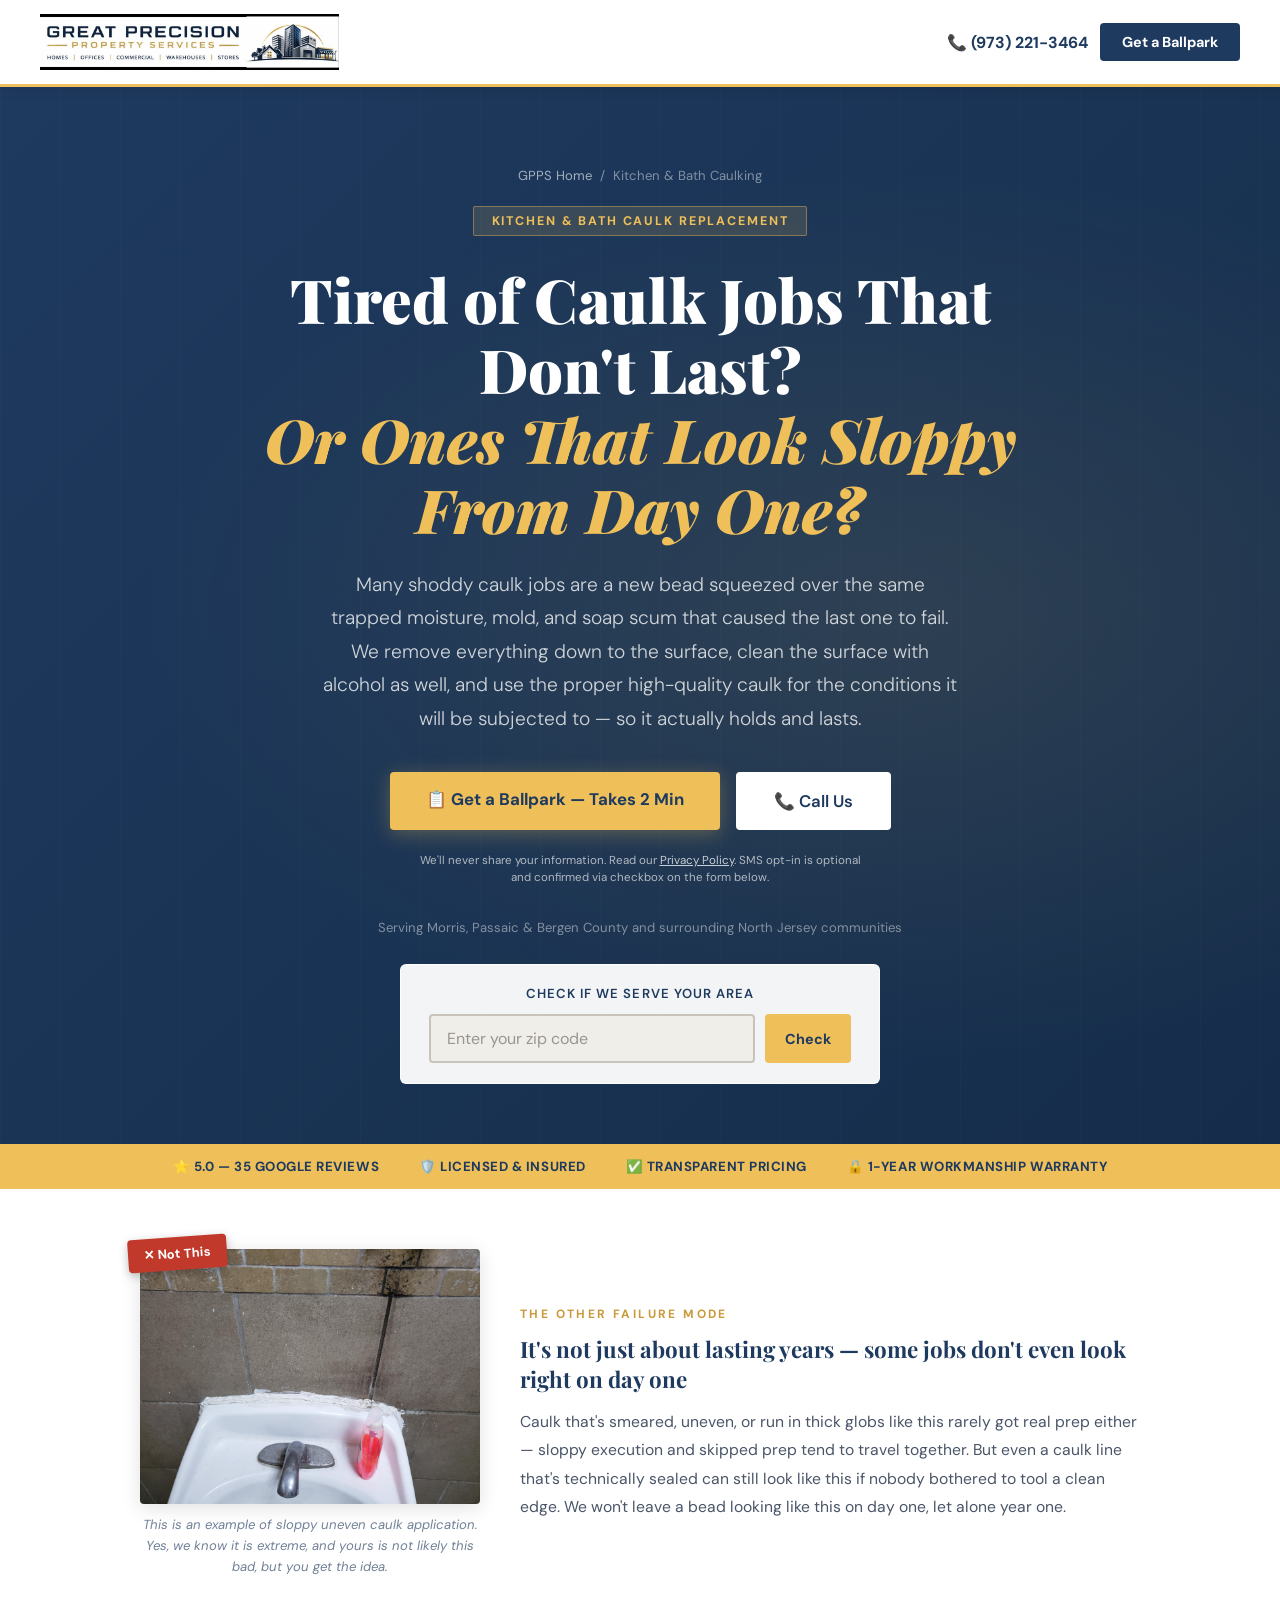
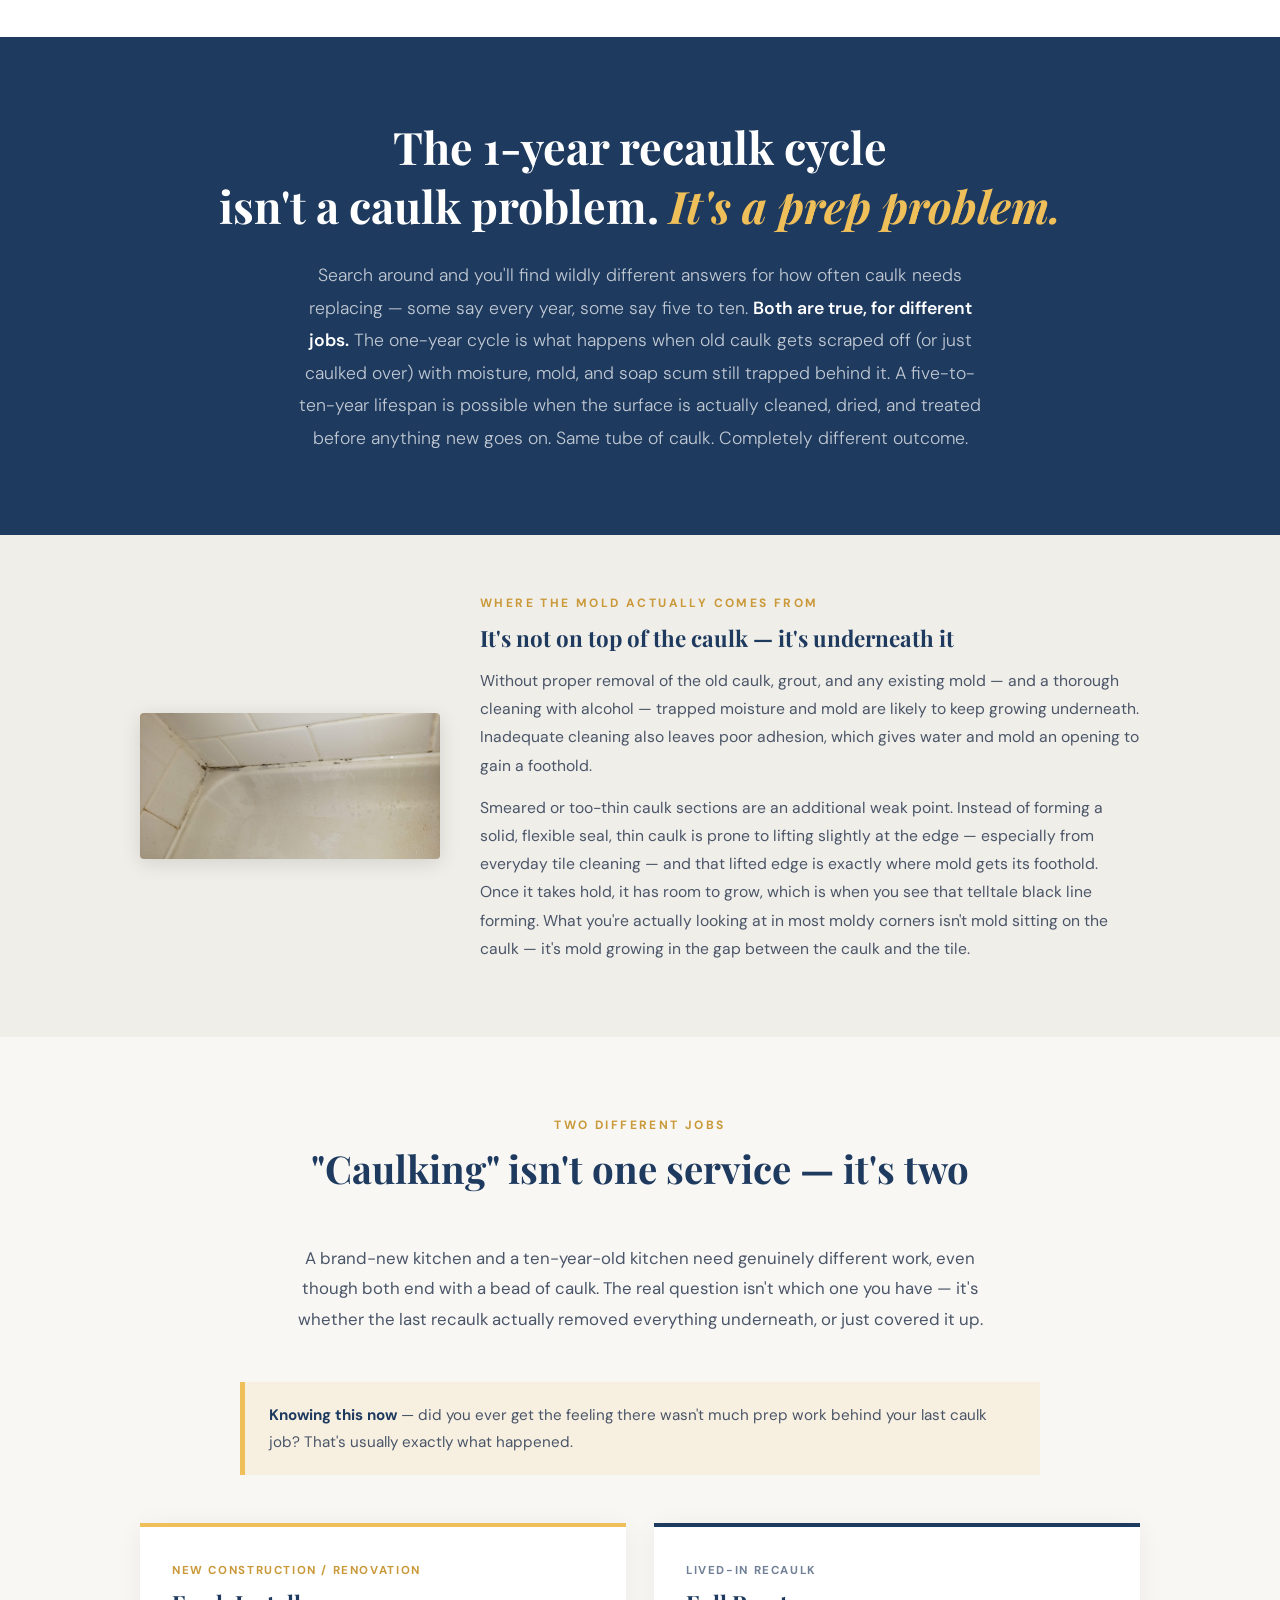
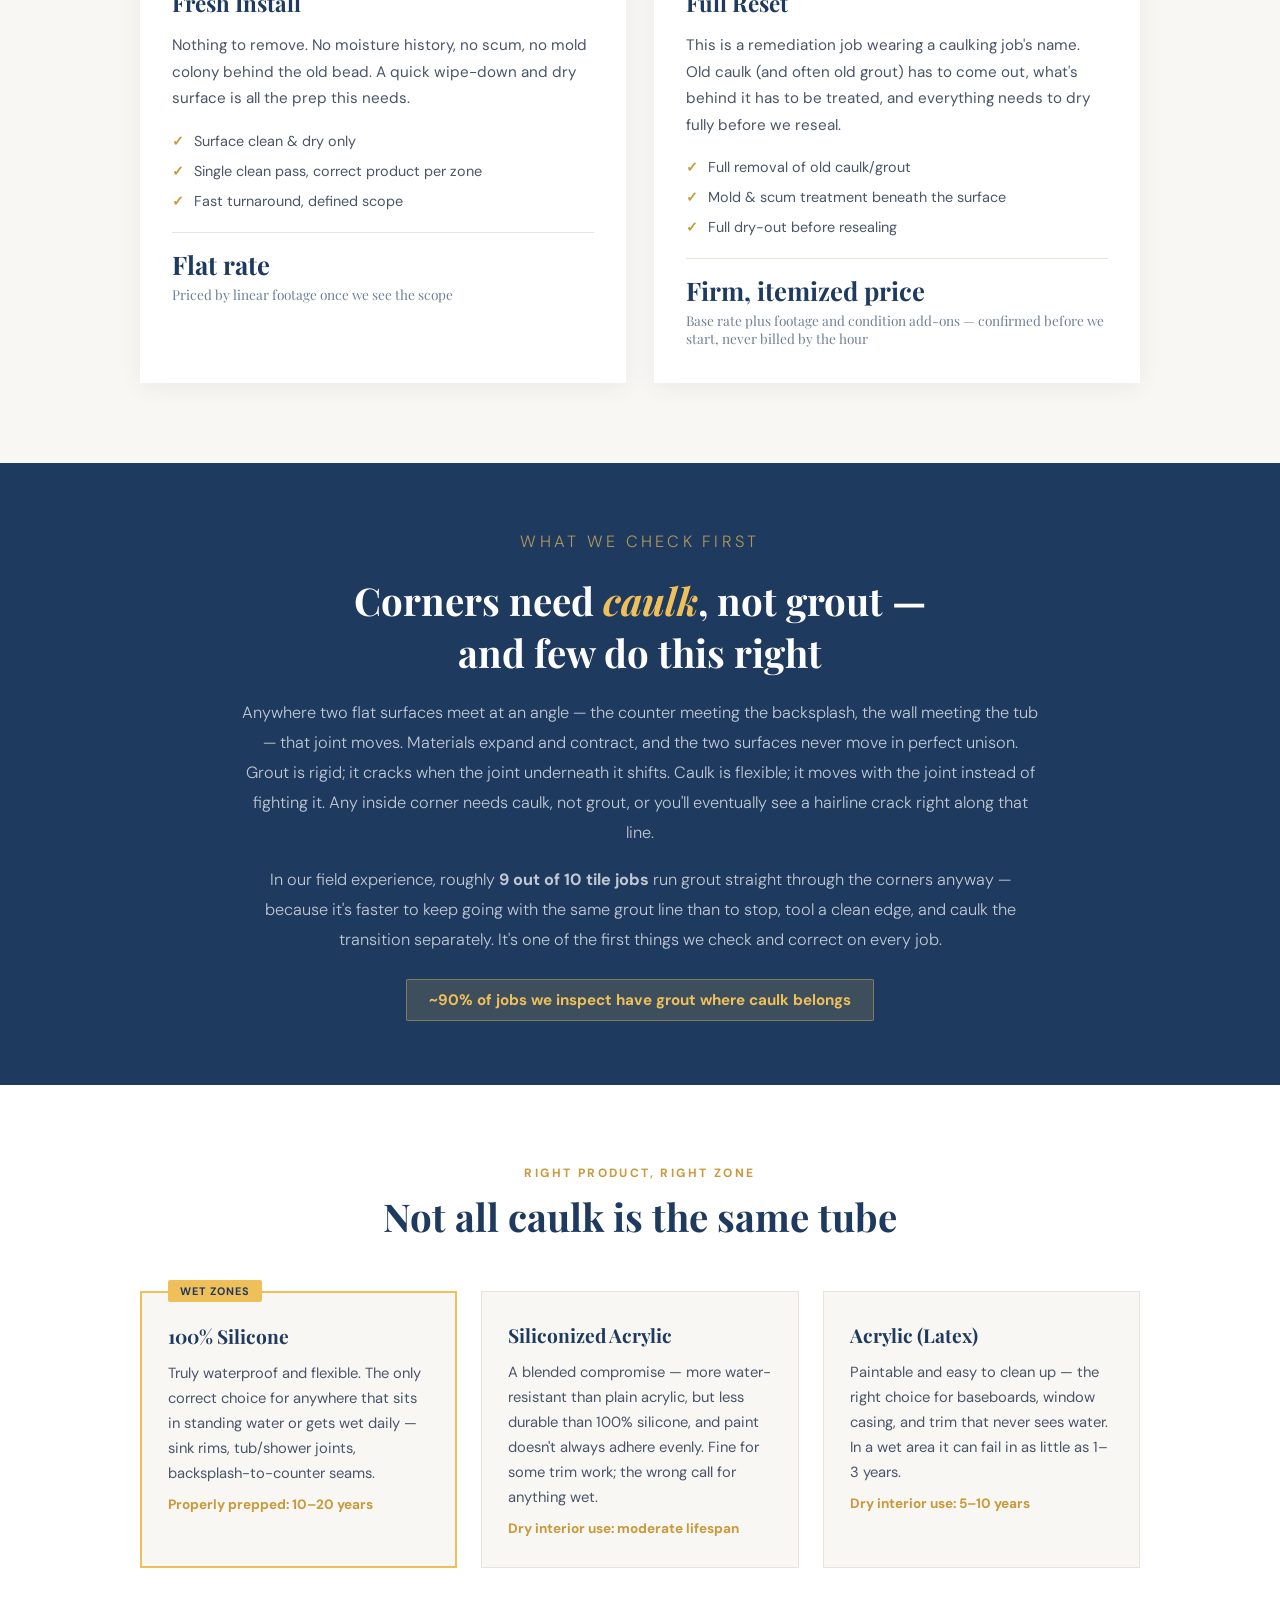
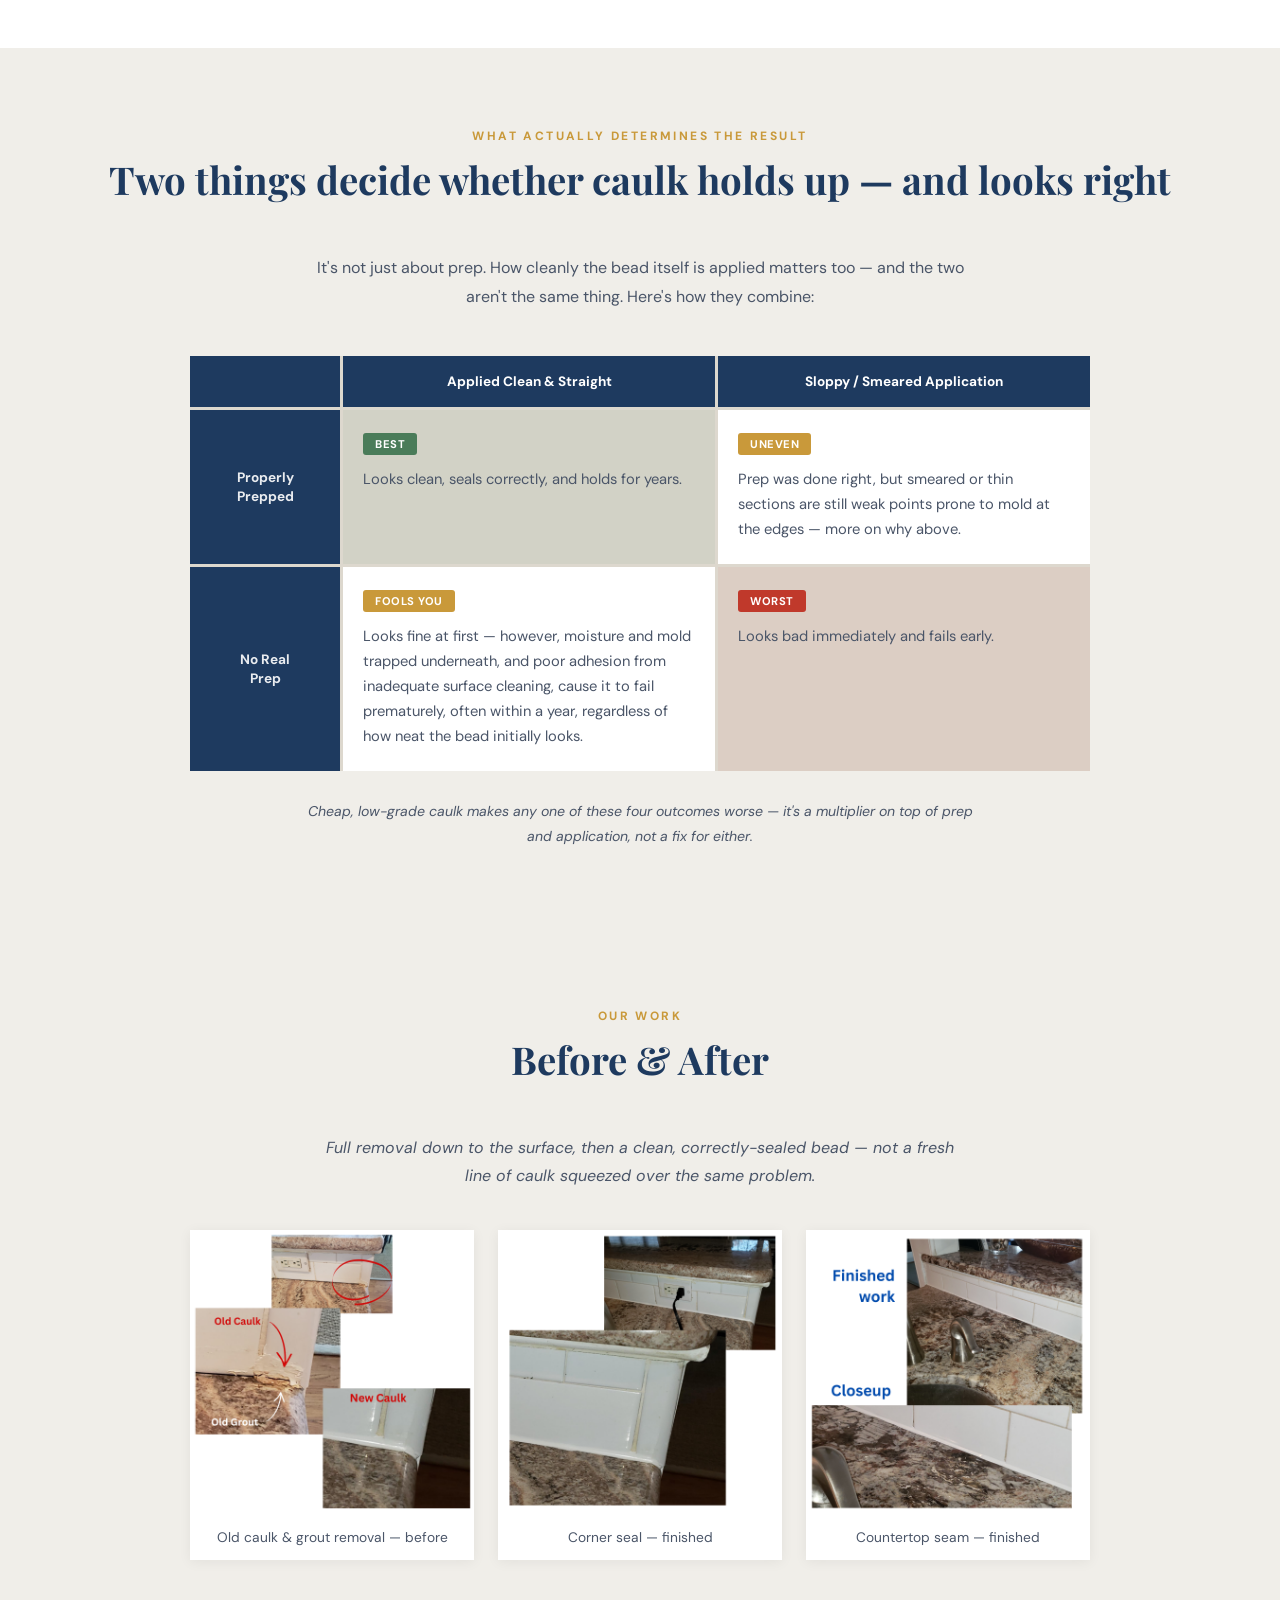
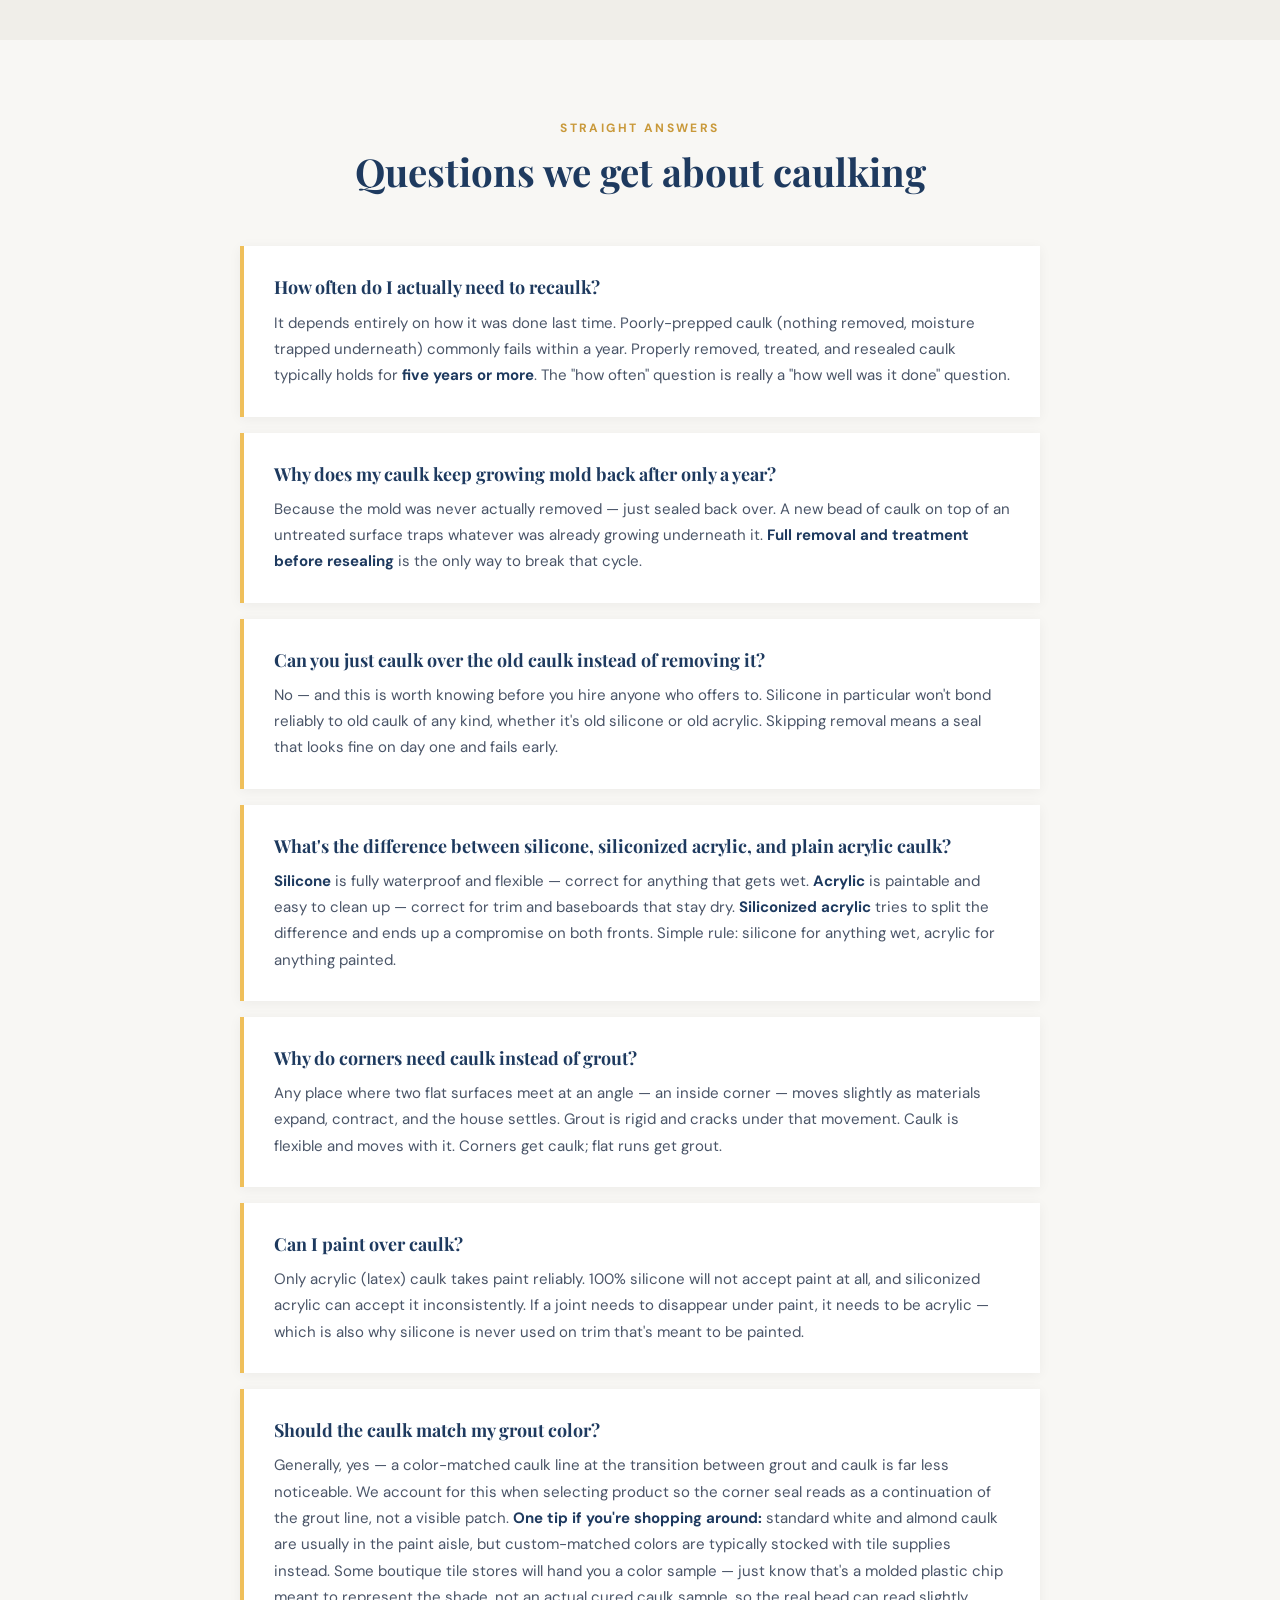
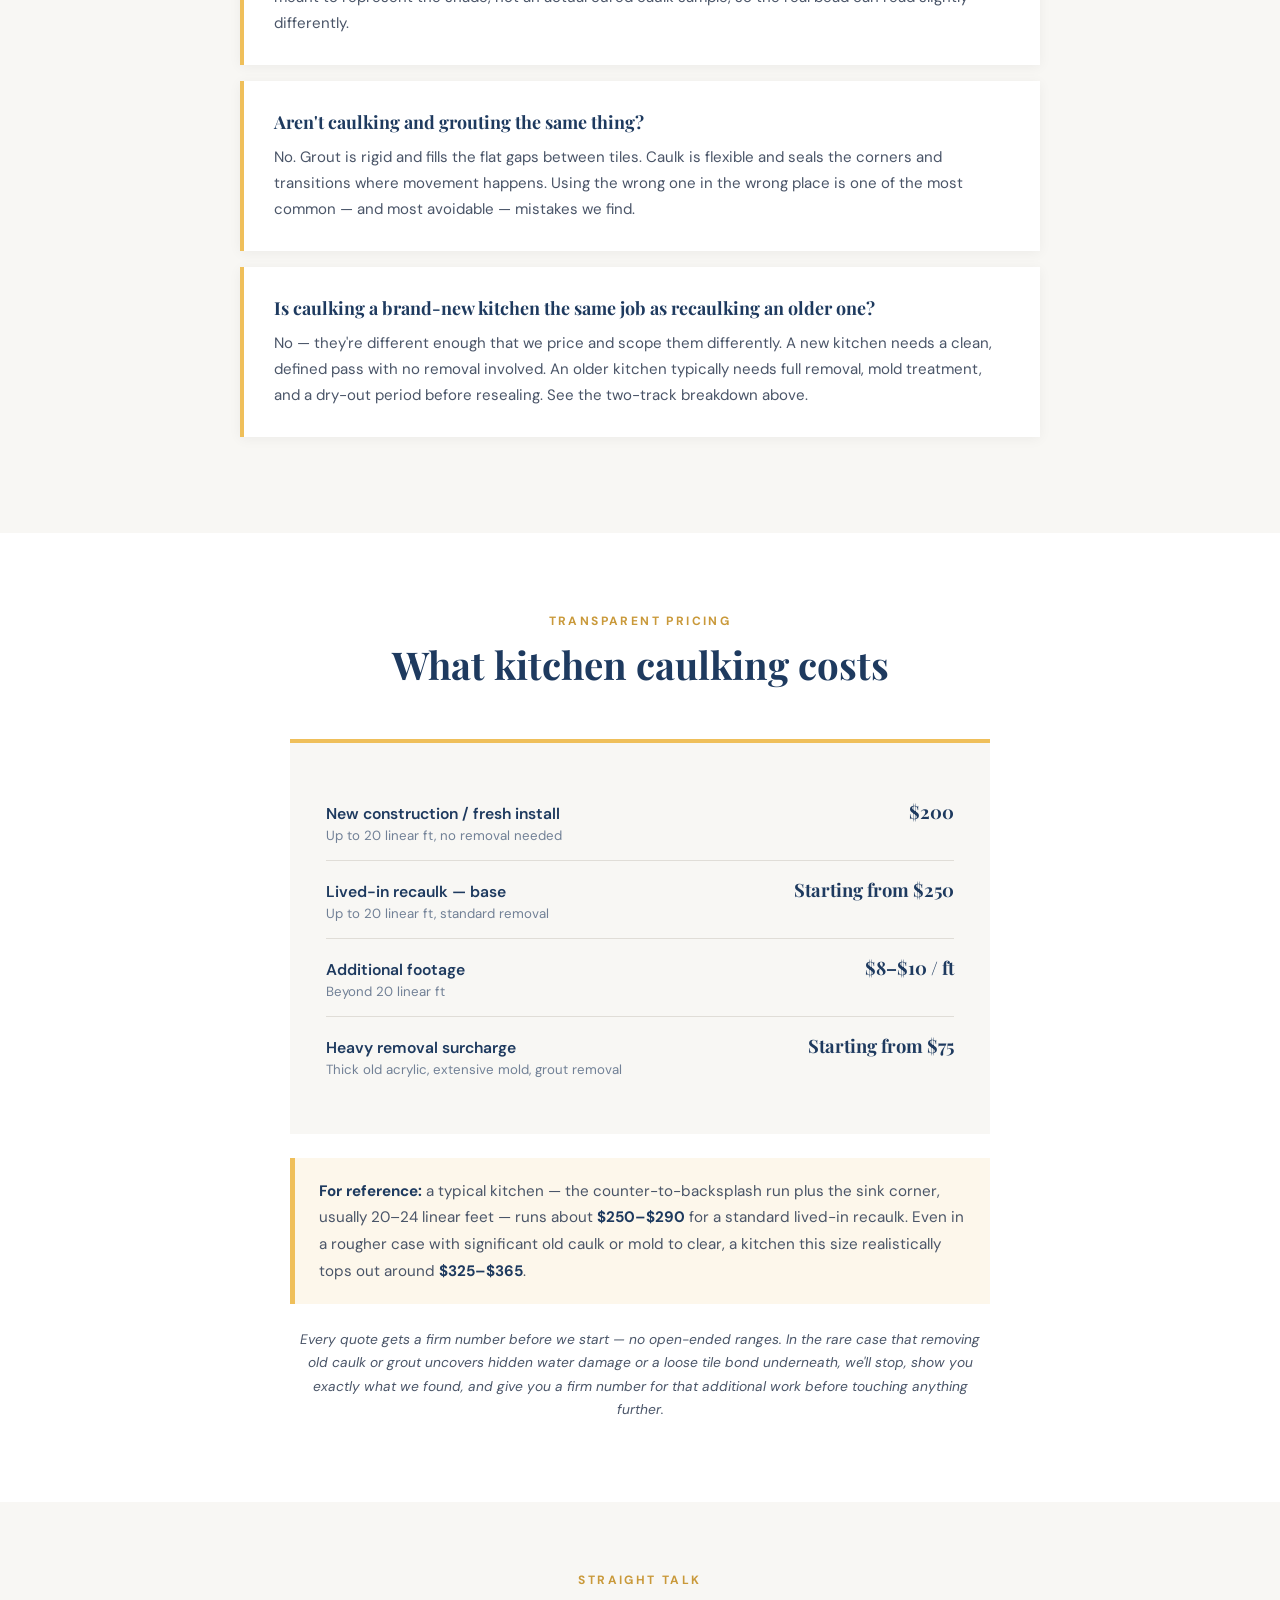
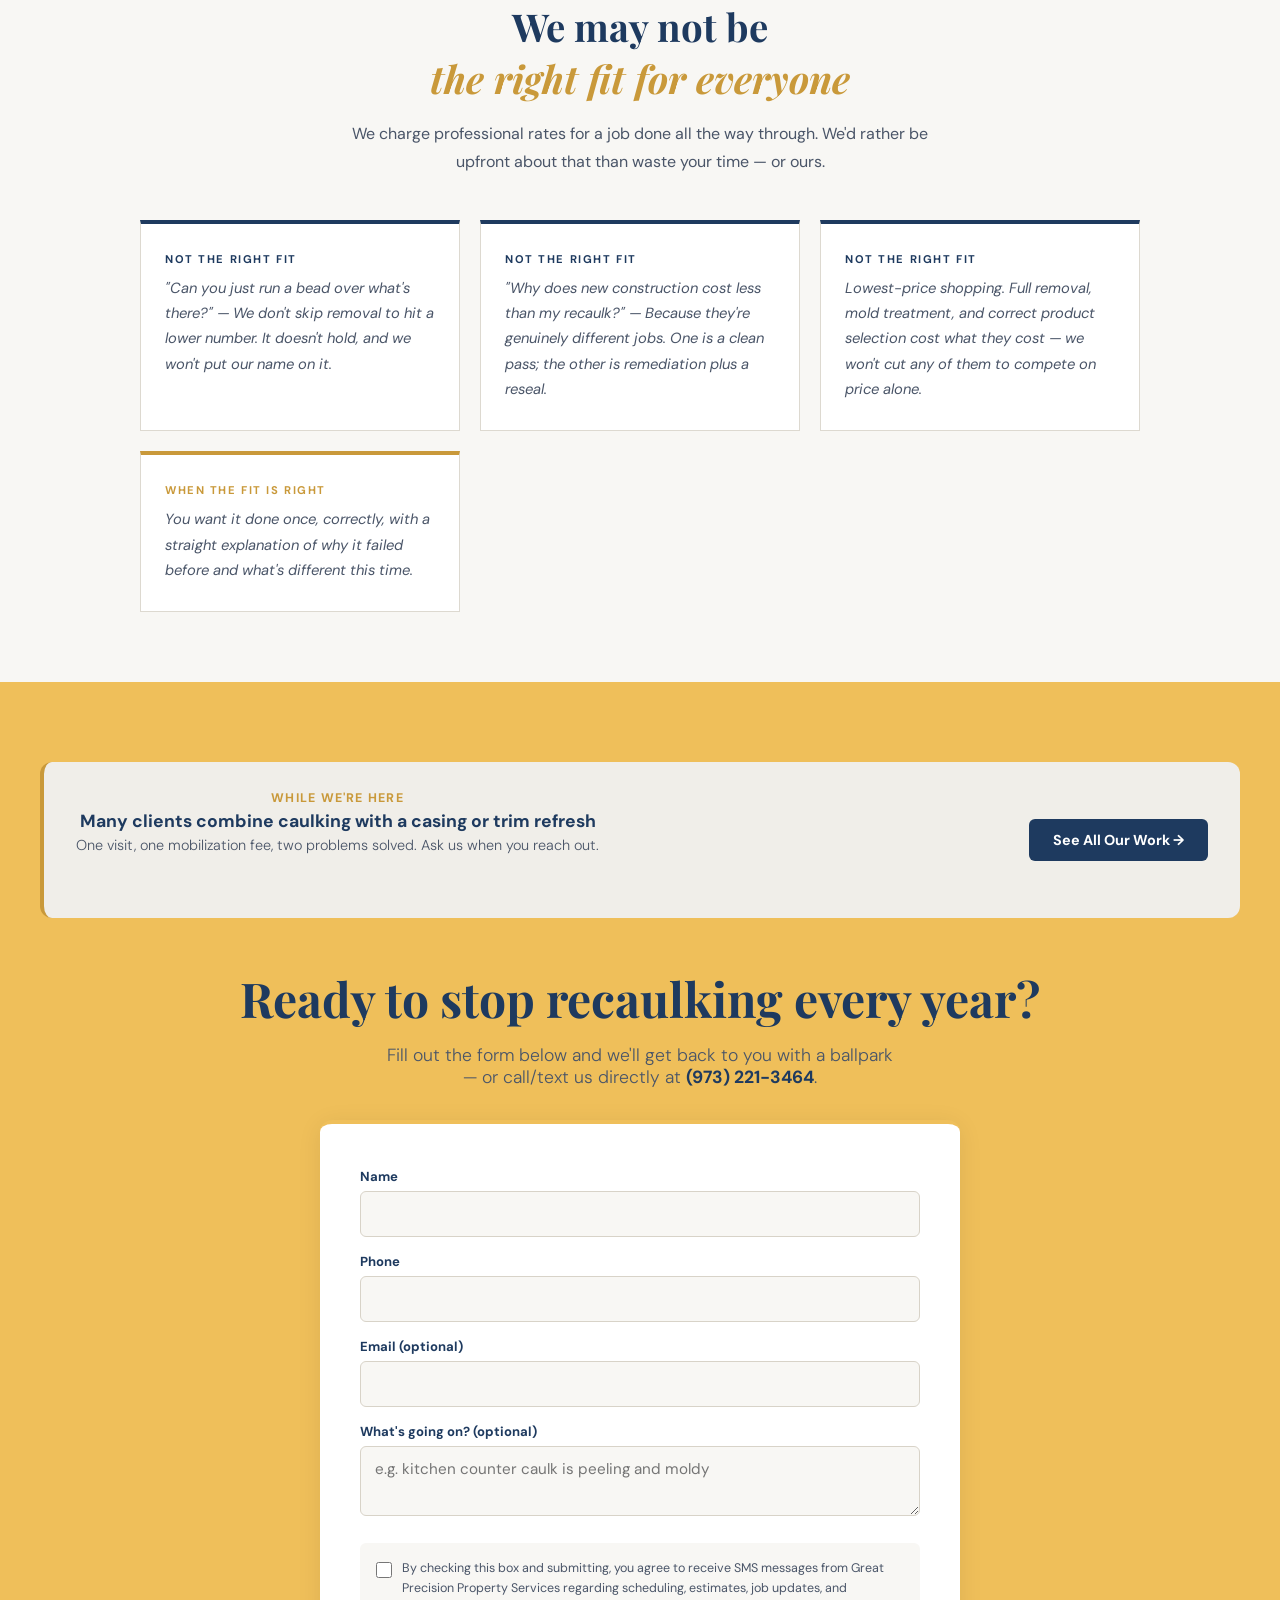
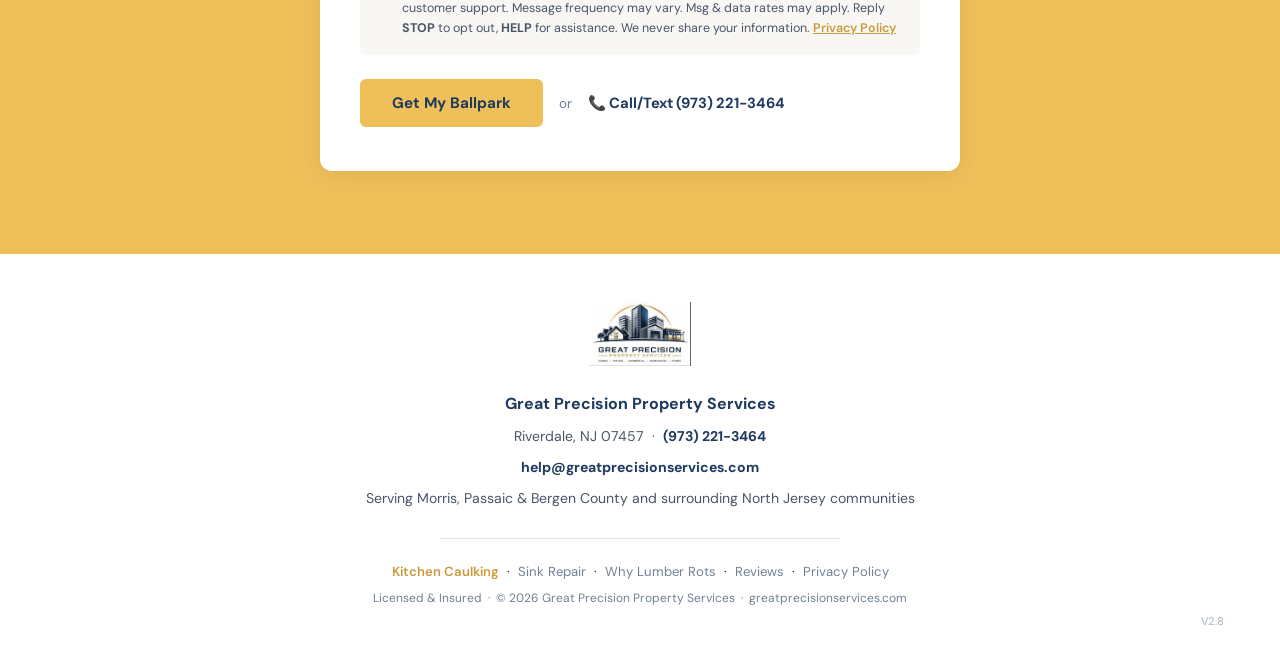
==== caulk/index.html @ 4c22e25c "V2.8 form fix" ====
<!DOCTYPE html>
<html lang="en">
<head>
<meta charset="UTF-8">
<meta name="viewport" content="width=device-width, initial-scale=1.0">
<title>Kitchen &amp; Bath Caulk Replacement | Riverdale &amp; North Jersey | GPPS</title>
<meta name="description" content="Kitchen and bathroom caulk replacement done right: full removal of old caulk and grout, mold treatment beneath the surface, and the correct silicone or acrylic product for the zone. Serving Morris, Passaic &amp; Bergen County, NJ.">
<link rel="canonical" href="https://greatprecisionservices.com/caulk/">
<script type="application/ld+json">
{
  "@context": "https://schema.org",
  "@type": "Article",
  "headline": "Kitchen & Bath Caulk Replacement — Why Recaulking Fails and How It's Done Right",
  "description": "Full removal, mold treatment, and correct silicone or acrylic caulk selection for kitchens and bathrooms in Morris, Passaic, and Bergen County, NJ.",
  "author": { "@type": "Organization", "name": "Great Precision Property Services" },
  "publisher": {
    "@type": "Organization",
    "name": "Great Precision Property Services",
    "logo": { "@type": "ImageObject", "url": "https://greatprecisionservices.com/images/logo-main.png" }
  },
  "datePublished": "2026-08-05",
  "dateModified": "2026-08-05",
  "mainEntityOfPage": "https://greatprecisionservices.com/caulk/"
}
</script>
<!-- Google tag (gtag.js) -->
<script async src="https://www.googletagmanager.com/gtag/js?id=G-83R32D6B21"></script>
<script>
  window.dataLayer = window.dataLayer || [];
  function gtag(){dataLayer.push(arguments);}
  gtag('js', new Date());
  gtag('config', 'G-83R32D6B21');
</script>
<link rel="preconnect" href="https://fonts.googleapis.com">
<link href="https://fonts.googleapis.com/css2?family=Playfair+Display:ital,wght@0,700;0,900;1,700&family=DM+Sans:wght@300;400;500;600;700&display=swap" rel="stylesheet">
<style>
  :root {
    --navy: #1E3A5F;
    --navy-light: #2A4E7F;
    --gold: #efbf5a;
    --gold-light: #f5cc78;
    --gold-dark: #c9993a;
    --white: #FFFFFF;
    --off-white: #F8F7F4;
    --gray: #F0EEE9;
    --text-dark: #1A1A2E;
    --text-mid: #4A5568;
    --text-light: #718096;
    --danger: #C0392B;
    --annoying: #E67E22;
    --success: #27AE60;
    --warning: #E67E22;
  }
  * { margin:0; padding:0; box-sizing:border-box; }
  html { scroll-behavior:smooth; }
  body { font-family:"DM Sans",sans-serif; color:var(--text-dark); background:var(--white); overflow-x:hidden; }

  /* HEADER */
  .site-header { background:var(--white); padding:14px 40px; display:flex; align-items:center; justify-content:space-between; position:sticky; top:0; z-index:100; box-shadow:0 2px 12px rgba(0,0,0,0.10); border-bottom:3px solid var(--gold); }
  .site-header img { height:56px; }
  .header-cta { display:flex; gap:12px; align-items:center; }
  .header-phone { color:var(--navy); font-weight:700; font-size:1rem; text-decoration:none; }
  .btn-header { background:var(--navy); color:var(--white); padding:10px 22px; border-radius:4px; font-weight:700; font-size:0.9rem; text-decoration:none; transition:background 0.2s; }
  .btn-header:hover { background:var(--navy-light); }

  /* HERO */
  .hero { background:var(--navy); background-image:radial-gradient(ellipse at 70% 50%, rgba(239,191,90,0.10) 0%, transparent 60%), linear-gradient(135deg,#1E3A5F 0%,#152d4a 100%); padding:80px 40px 60px; text-align:center; position:relative; overflow:hidden; }
  .hero::before { content:""; position:absolute; top:0; left:0; right:0; bottom:0; background-image:repeating-linear-gradient(90deg,rgba(255,255,255,0.015) 0px,rgba(255,255,255,0.015) 1px,transparent 1px,transparent 60px); pointer-events:none; }
  .hero-eyebrow { display:inline-block; background:rgba(239,191,90,0.15); border:1px solid rgba(239,191,90,0.4); color:var(--gold); font-size:0.78rem; font-weight:700; letter-spacing:0.15em; text-transform:uppercase; padding:6px 18px; border-radius:2px; margin-bottom:28px; }
  .hero h1 { font-family:"Playfair Display",serif; font-size:clamp(2.4rem,5vw,3.8rem); font-weight:900; color:var(--white); line-height:1.15; max-width:820px; margin:0 auto 24px; }
  .hero h1 em { font-style:italic; color:var(--gold); }
  .hero-sub { font-size:clamp(1rem,2vw,1.2rem); color:rgba(255,255,255,0.78); max-width:640px; margin:0 auto 36px; line-height:1.75; font-weight:300; }
  .hero-btns { display:flex; gap:16px; justify-content:center; flex-wrap:wrap; margin-bottom:32px; }
  .btn-primary { background:var(--gold); color:var(--navy); padding:16px 36px; border-radius:4px; font-weight:700; font-size:1.05rem; text-decoration:none; transition:all 0.2s; box-shadow:0 4px 20px rgba(239,191,90,0.3); }
  .btn-primary:hover { background:var(--gold-light); transform:translateY(-2px); }
  .btn-secondary { background:var(--white); color:var(--navy); padding:16px 36px; border-radius:4px; border:2px solid var(--white); font-weight:600; font-size:1.05rem; text-decoration:none; transition:all 0.2s; }
  .btn-secondary:hover { background:var(--off-white); border-color:var(--off-white); }
  .hero-area-note { color:rgba(255,255,255,0.45); font-size:0.82rem; margin-bottom:28px; }

  /* ZIP CHECKER */
  .zip-checker { background:rgba(255,255,255,0.95); border:1px solid rgba(255,255,255,0.9); border-radius:6px; padding:20px 28px; max-width:480px; margin:0 auto; }
  .zip-checker-label { color:var(--navy); font-size:0.82rem; font-weight:600; letter-spacing:0.08em; text-transform:uppercase; margin-bottom:12px; display:block; }
  .zip-input-row { display:flex; gap:10px; }
  .zip-input { flex:1; padding:12px 16px; border-radius:4px; border:2px solid #C8C4BC; background:#F0EEE9; color:var(--navy); font-size:1rem; font-family:"DM Sans",sans-serif; outline:none; transition:border 0.2s; }
  .zip-input::placeholder { color:#9A9590; }
  .zip-input:focus { border-color:var(--gold-dark); outline:none; }
  .zip-btn { background:var(--gold); color:var(--navy); padding:12px 20px; border-radius:4px; border:none; font-weight:700; font-size:0.9rem; cursor:pointer; transition:all 0.2s; white-space:nowrap; font-family:"DM Sans",sans-serif; }
  .zip-btn:hover { background:var(--gold-light); }
  .zip-result { margin-top:12px; padding:10px 14px; border-radius:4px; font-size:0.9rem; font-weight:600; display:none; }
  .zip-result.show { display:block; }
  .zip-result.success { background:rgba(39,174,96,0.12); color:#1a6b3a; border:1px solid rgba(39,174,96,0.4); }
  .zip-result.warning { background:rgba(230,126,34,0.12); color:#7a4a10; border:1px solid rgba(230,126,34,0.4); }
  .zip-result.error { background:rgba(192,57,43,0.12); color:#8b2020; border:1px solid rgba(192,57,43,0.4); }

  /* TRUST BAR */
  .trust-bar { background:var(--gold); padding:14px 40px; display:flex; justify-content:center; align-items:center; gap:40px; flex-wrap:wrap; }
  .trust-item { display:flex; align-items:center; gap:8px; color:var(--navy); font-weight:700; font-size:0.83rem; letter-spacing:0.04em; text-transform:uppercase; }

  /* PROBLEM */
  .problem { background:var(--navy); padding:80px 40px; text-align:center; }
  .problem h2 { font-family:"Playfair Display",serif; font-size:clamp(1.8rem,3.5vw,2.8rem); color:var(--white); margin-bottom:24px; }
  .problem h2 em { color:var(--gold); font-style:italic; }
  .problem p { color:rgba(255,255,255,0.72); font-size:1.1rem; max-width:700px; margin:0 auto; line-height:1.85; font-weight:300; }
  .problem p strong { color:var(--white); font-weight:600; }

  /* PILLARS */
  .pillars { background:var(--off-white); padding:80px 40px; }
  .section-label { text-align:center; color:var(--gold-dark); font-size:0.75rem; font-weight:700; letter-spacing:0.2em; text-transform:uppercase; margin-bottom:12px; }
  .section-title { font-family:"Playfair Display",serif; font-size:clamp(1.8rem,3vw,2.6rem); text-align:center; color:var(--navy); margin-bottom:52px; line-height:1.2; }
  .pillars-grid { display:grid; grid-template-columns:repeat(auto-fit,minmax(240px,1fr)); gap:28px; max-width:1060px; margin:0 auto; }
  .pillar-card { background:var(--white); border-top:4px solid var(--gold); padding:36px 28px; box-shadow:0 4px 24px rgba(0,0,0,0.06); }
  .pillar-icon { font-size:2.2rem; margin-bottom:18px; display:block; }
  .pillar-card h3 { font-family:"Playfair Display",serif; font-size:1.35rem; color:var(--navy); margin-bottom:12px; }
  .pillar-card p { color:var(--text-mid); line-height:1.7; font-size:0.96rem; }

  /* HIDDEN WORK */
  .hidden-work { background:var(--navy); padding:64px 40px; text-align:center; }
  .hidden-work blockquote { font-family:"Playfair Display",serif; font-size:clamp(1.1rem,2.2vw,1.5rem); color:var(--white); font-style:italic; max-width:760px; margin:0 auto 24px; line-height:1.7; }
  .hidden-work blockquote em { color:var(--gold); }
  .hidden-work p { color:rgba(255,255,255,0.6); font-size:0.97rem; max-width:620px; margin:0 auto; line-height:1.75; }

  /* NOT THE RIGHT FIT */
  .repel { background:var(--off-white); padding:70px 40px; text-align:center; }
  .repel h2 { font-family:"Playfair Display",serif; font-size:clamp(1.6rem,3vw,2.4rem); color:var(--navy); margin-bottom:16px; }
  .repel h2 em { color:var(--gold-dark); font-style:italic; }
  .repel-intro { color:var(--text-mid); font-size:1rem; max-width:600px; margin:0 auto 44px; line-height:1.75; }
  .repel-grid { display:grid; grid-template-columns:repeat(auto-fit,minmax(240px,1fr)); gap:20px; max-width:1000px; margin:0 auto; }
  .repel-card { border:1px solid #DDD9D0; border-top:4px solid var(--navy); padding:28px 24px; text-align:left; background:var(--white); }
  .repel-card.good { border-top-color:var(--gold-dark); }
  .repel-card p { color:var(--text-mid); font-size:0.92rem; line-height:1.72; font-style:italic; }
  .repel-label { font-size:0.7rem; font-weight:700; letter-spacing:0.14em; text-transform:uppercase; margin-bottom:10px; color:var(--navy); }
  .repel-card.good .repel-label { color:var(--gold-dark); }

  /* CASE STUDIES */
  .case-studies { background:var(--white); padding:80px 40px; }
  .case-subtitle { text-align:center; color:var(--text-mid); font-size:1.05rem; max-width:620px; margin:0 auto 52px; line-height:1.7; }
  .cases-grid { display:grid; grid-template-columns:repeat(auto-fit,minmax(290px,1fr)); gap:24px; max-width:1100px; margin:0 auto; }
  .case-card { border:1px solid #E8E4DC; border-left:5px solid var(--navy); padding:32px 26px; background:var(--off-white); }
  .case-card-header { display:flex; align-items:flex-start; justify-content:space-between; gap:12px; margin-bottom:14px; }
  .case-tag { display:inline-block; background:rgba(30,58,95,0.08); color:var(--navy); font-size:0.7rem; font-weight:700; letter-spacing:0.12em; text-transform:uppercase; padding:4px 10px; border-radius:2px; }
  .severity-badge { font-size:0.7rem; font-weight:700; letter-spacing:0.1em; text-transform:uppercase; padding:4px 10px; border-radius:2px; white-space:nowrap; flex-shrink:0; }
  .severity-danger { background:rgba(192,57,43,0.12); color:var(--danger); }
  .severity-annoying { background:rgba(230,126,34,0.12); color:var(--annoying); }
  .case-card h3 { font-family:"Playfair Display",serif; font-size:1.15rem; color:var(--navy); margin-bottom:12px; line-height:1.3; }
  .case-card p { color:var(--text-mid); font-size:0.93rem; line-height:1.75; }

  /* SERVICES */
  .services { background:var(--gray); padding:80px 40px; }
  .services-grid { display:grid; grid-template-columns:repeat(auto-fit,minmax(220px,1fr)); gap:24px; max-width:1100px; margin:0 auto 28px; }
  .service-col { background:var(--white); padding:28px 24px; box-shadow:0 2px 12px rgba(0,0,0,0.05); }
  .service-col-title { font-weight:700; font-size:0.78rem; letter-spacing:0.15em; text-transform:uppercase; color:var(--gold-dark); margin-bottom:18px; padding-bottom:12px; border-bottom:2px solid var(--gold); }
  .service-col ul { list-style:none; }
  .service-col li { color:var(--text-mid); font-size:0.93rem; padding:7px 0; border-bottom:1px solid #F0EEE9; display:flex; align-items:center; gap:8px; }
  .service-col li::before { content:"→"; color:var(--gold-dark); font-weight:700; flex-shrink:0; }
  .services-note { text-align:center; color:var(--text-mid); font-style:italic; font-size:0.95rem; }
  .services-note a { color:var(--navy); font-weight:600; }

  /* MULTI-DISCIPLINE CALLOUT */
  .multi-discipline { background:var(--navy); padding:56px 40px; text-align:center; }
  .multi-discipline h3 { font-family:"Playfair Display",serif; font-size:clamp(1.4rem,2.5vw,2rem); color:var(--white); margin-bottom:16px; }
  .multi-discipline p { color:rgba(255,255,255,0.7); font-size:1rem; max-width:700px; margin:0 auto; line-height:1.8; }
  .multi-discipline p strong { color:var(--gold); }

  /* PROPERTY TYPES */
  .property-types { background:var(--white); padding:72px 40px; }
  .prop-grid { display:grid; grid-template-columns:repeat(3,1fr); gap:20px; max-width:840px; margin:0 auto; }
  .prop-card { text-align:center; padding:28px 16px; border:2px solid #E8E4DC; transition:all 0.2s; }
  .prop-card:hover { border-color:var(--gold); transform:translateY(-3px); }
  .prop-icon { font-size:2.2rem; display:block; margin-bottom:12px; }
  .prop-card span { font-weight:600; font-size:0.9rem; color:var(--navy); }

  /* SERVICE AREA */
  .service-area { background:var(--off-white); padding:72px 40px; }
  .service-area .section-title { margin-bottom:48px; }
  .county-grid { display:grid; grid-template-columns:repeat(3,1fr); gap:32px; max-width:960px; margin:0 auto; }
  .county-col h4 { font-weight:700; font-size:0.78rem; letter-spacing:0.15em; text-transform:uppercase; color:var(--gold-dark); margin-bottom:16px; padding-bottom:10px; border-bottom:2px solid var(--gold); }
  .county-col ul { list-style:none; }
  .county-col li { color:var(--text-mid); font-size:0.92rem; padding:5px 0; border-bottom:1px solid #E8E4DC; }
  .service-area-note { text-align:center; color:var(--text-light); font-size:0.85rem; margin-top:28px; font-style:italic; }

  /* BALLPARK PROCESS */
  .ballpark-section { background:var(--white); padding:80px 40px; }
  .ballpark-intro { text-align:center; color:var(--text-mid); font-size:1.05rem; max-width:640px; margin:0 auto 48px; line-height:1.75; }
  .rate-callout { background:var(--navy); color:var(--white); padding:28px 36px; max-width:720px; margin:0 auto 48px; text-align:center; border-top:4px solid var(--gold); }
  .rate-num { font-family:"Playfair Display",serif; font-size:3rem; font-weight:900; color:var(--gold); line-height:1; margin-bottom:8px; }
  .rate-callout p { color:rgba(255,255,255,0.78); font-size:0.95rem; line-height:1.7; }
  .rate-callout p strong { color:var(--white); }
  .ballpark-steps { display:flex; flex-direction:column; max-width:800px; margin:0 auto; }
  .b-step { display:flex; gap:28px; align-items:flex-start; padding:28px 0; border-bottom:1px solid #E0DDD7; }
  .b-step:last-child { border-bottom:none; }
  .b-num { font-family:"Playfair Display",serif; font-size:2.6rem; font-weight:900; color:var(--gold); line-height:1; flex-shrink:0; width:52px; text-align:center; }
  .b-content h3 { font-weight:700; font-size:1.05rem; color:var(--navy); margin-bottom:8px; }
  .b-content p { color:var(--text-mid); font-size:0.95rem; line-height:1.72; }
  .b-content p strong { color:var(--navy); }
  .no-ceiling-box { background:rgba(239,191,90,0.12); border-left:5px solid var(--gold); padding:20px 24px; margin-top:32px; max-width:800px; margin-left:auto; margin-right:auto; }
  .no-ceiling-box p { color:var(--text-mid); font-size:0.95rem; line-height:1.75; }
  .no-ceiling-box p strong { color:var(--navy); }
  .doctor-callout { background:var(--navy); color:rgba(255,255,255,0.85); border-left:5px solid var(--gold); padding:24px 28px; margin-top:20px; font-size:0.97rem; line-height:1.78; max-width:800px; margin-left:auto; margin-right:auto; }
  .doctor-callout strong { color:var(--gold); }

  /* WARRANTY */
  .warranty-strip { background:var(--gold); padding:20px 40px; display:flex; justify-content:center; align-items:center; gap:16px; flex-wrap:wrap; text-align:center; }
  .warranty-strip p { color:var(--navy); font-weight:700; font-size:1rem; }
  .warranty-strip span { color:var(--navy); font-size:0.88rem; font-weight:400; }

  /* REVIEWS */
  .reviews { background:var(--off-white); padding:80px 40px; }
  .reviews-grid { display:grid; grid-template-columns:repeat(auto-fit,minmax(280px,1fr)); gap:28px; max-width:1060px; margin:0 auto 40px; }
  .review-card { background:var(--white); padding:36px 30px; border-bottom:4px solid var(--gold); }
  .review-stars { color:var(--gold-dark); font-size:1.1rem; margin-bottom:16px; letter-spacing:2px; }
  .review-text { font-family:"Playfair Display",serif; font-size:1.02rem; color:var(--text-dark); line-height:1.72; font-style:italic; margin-bottom:20px; }
  .review-author { font-weight:700; font-size:0.85rem; color:var(--navy); letter-spacing:0.05em; text-transform:uppercase; }
  .review-role { font-size:0.8rem; color:var(--text-light); margin-top:2px; }
  .google-badge { text-align:center; }
  .badge-inner { display:inline-flex; align-items:center; gap:12px; background:var(--navy); color:var(--white); padding:14px 28px; border-radius:4px; font-weight:700; font-size:0.95rem; text-decoration:none; transition:background 0.2s; }
  .badge-inner:hover { background:var(--navy-light); }
  .badge-stars { color:var(--gold); font-size:1.1rem; }

  /* HOW IT WORKS */
  .how-it-works { background:var(--navy); padding:80px 40px; }
  .how-it-works .section-title { color:var(--white); }
  .steps-grid { display:grid; grid-template-columns:repeat(auto-fit,minmax(240px,1fr)); max-width:900px; margin:0 auto; }
  .step { padding:32px 28px; text-align:center; }
  .step-num { font-family:"Playfair Display",serif; font-size:3.5rem; font-weight:900; color:rgba(239,191,90,0.22); line-height:1; margin-bottom:12px; }
  .step h3 { font-weight:700; font-size:1.1rem; color:var(--gold); margin-bottom:12px; }
  .step p { color:rgba(255,255,255,0.65); font-size:0.95rem; line-height:1.7; font-weight:300; }

  /* ABOUT */
  .about { background:var(--off-white); padding:80px 40px; }
  .about-inner { display:grid; grid-template-columns:200px 1fr; gap:56px; align-items:start; max-width:860px; margin:0 auto; }
  .about-photo { width:200px; height:200px; border-radius:4px; object-fit:cover; object-position:center top; border:3px solid var(--gold); flex-shrink:0; }
  .about-text h2 { font-family:"Playfair Display",serif; font-size:clamp(1.6rem,3vw,2.2rem); color:var(--navy); margin-bottom:8px; }
  .about-text .about-title { color:var(--gold-dark); font-size:0.8rem; font-weight:700; letter-spacing:0.15em; text-transform:uppercase; margin-bottom:24px; display:block; }
  .about-text blockquote { font-family:"Playfair Display",serif; font-style:italic; font-size:1.1rem; color:var(--text-dark); border-left:4px solid var(--gold); padding-left:20px; margin-bottom:20px; line-height:1.65; }
  .about-text p { color:var(--text-mid); font-size:0.97rem; line-height:1.78; margin-bottom:14px; }

  /* HONEST PITCH */
  .honest-pitch { background:var(--white); padding:80px 40px; text-align:center; }
  .honest-pitch h2 { font-family:"Playfair Display",serif; font-size:clamp(1.8rem,3vw,2.6rem); color:var(--navy); margin-bottom:24px; }
  .honest-pitch p { color:var(--text-mid); font-size:1.1rem; max-width:640px; margin:0 auto; line-height:1.82; }
  .honest-pitch p strong { color:var(--navy); }

  /* FINAL CTA */
  .final-cta { background:var(--gold); padding:80px 40px; text-align:center; }
  .final-cta h2 { font-family:"Playfair Display",serif; font-size:clamp(2rem,4vw,3rem); color:var(--navy); margin-bottom:14px; }
  .final-cta p { color:rgba(30,58,95,0.75); font-size:1.1rem; margin-bottom:36px; font-weight:300; }
  .final-cta-btns { display:flex; gap:16px; justify-content:center; flex-wrap:wrap; }
  .btn-cta-primary { background:var(--navy); color:var(--white); padding:16px 40px; border-radius:4px; font-weight:700; font-size:1.05rem; text-decoration:none; transition:all 0.2s; box-shadow:0 4px 16px rgba(0,0,0,0.2); }
  .btn-cta-primary:hover { background:var(--navy-light); transform:translateY(-2px); }
  .btn-cta-secondary { background:var(--white); color:var(--navy); padding:16px 40px; border-radius:4px; border:2px solid var(--white); font-weight:700; font-size:1.05rem; text-decoration:none; transition:all 0.2s; }
  .btn-cta-secondary:hover { background:var(--off-white); }

  /* FOOTER */
  footer { background:var(--white); padding:48px 40px 32px; text-align:center; border-top:3px solid var(--gold); }
  .footer-logo { height:64px; margin-bottom:20px; object-fit:contain; display:block; margin-left:auto; margin-right:auto; }
  .footer-info { color:var(--text-mid); font-size:0.88rem; line-height:2.2; }
  .footer-info a { color:var(--navy); font-weight:700; text-decoration:none; }
  .footer-divider { border:none; border-top:1px solid #E8E4DC; margin:24px auto; max-width:400px; }
  .footer-legal { color:var(--text-light); font-size:0.75rem; }

  /* RESPONSIVE */
  @media (max-width:760px) {
    .site-header { padding:12px 20px; }
    .site-header img { height:42px; }
    .header-phone { display:none; }
    .hero { padding:60px 20px 48px; }
    .problem,.pillars,.repel,.case-studies,.services,.multi-discipline,.property-types,.service-area,.ballpark-section,.reviews,.how-it-works,.honest-pitch,.final-cta,.about { padding:56px 20px; }
    footer { padding:40px 20px 24px; }
    .trust-bar { gap:16px; padding:12px 20px; }
    .prop-grid { grid-template-columns:repeat(2,1fr); }
    .county-grid { grid-template-columns:1fr; gap:24px; }
    .about-inner { grid-template-columns:1fr; gap:32px; }
    .about-photo { width:160px; height:160px; }
    .rate-callout { padding:24px 20px; }
    .zip-input-row { flex-direction:column; }
    .zip-btn { width:100%; }
  }

  .fade-up { opacity:1; } /* visible by default — JS below only enhances if it loads cleanly */
  .js-ready .fade-up { opacity:0; transform:translateY(28px); transition:opacity 0.6s ease,transform 0.6s ease; }
  .js-ready .fade-up.visible { opacity:1; transform:translateY(0); }

  /* GALLERY */
  .gallery { background:var(--white); padding:80px 40px; }
  .gallery .section-title { margin-bottom:16px; }
  .gallery-intro { text-align:center; color:var(--text-mid); font-size:1rem; max-width:640px; margin:0 auto 48px; line-height:1.75; font-style:italic; }
  .gallery-grid { display:grid; grid-template-columns:repeat(auto-fit,minmax(480px,1fr)); gap:32px; max-width:1100px; margin:0 auto; }
  .before-after {
    border:2px solid #E8E4DC;
    border-radius:4px;
    overflow:hidden;
    box-shadow:0 4px 20px rgba(0,0,0,0.07);
    background:var(--off-white);
  }
  .before-after img { width:100%; height:auto; display:block; }
  .before-after:hover { border-color:var(--gold); }
  @media (max-width:760px) { .gallery { padding:56px 20px; } .gallery-grid { grid-template-columns:1fr; } }
  .gallery-item-wrap { position:relative; cursor:zoom-in; }
  .gallery-item-wrap img { transition:transform 0.25s ease; display:block; width:100%; }
  .lightbox-overlay {
    display:none; position:fixed; inset:0; background:rgba(0,0,0,0.88);
    z-index:9999; align-items:center; justify-content:center; cursor:zoom-out;
  }
  .lightbox-overlay.open { display:flex; }
  .lightbox-img-wrap { position:relative; max-width:92vw; max-height:92vh; }
  .lightbox-img-wrap img { max-width:92vw; max-height:88vh; object-fit:contain; display:block; border-radius:4px; cursor:default; }
  .lightbox-controls {
    position:absolute; bottom:-44px; left:50%; transform:translateX(-50%);
    display:flex; align-items:center; gap:12px;
  }
  .lb-btn {
    background:rgba(255,255,255,0.15); color:#fff; border:1px solid rgba(255,255,255,0.3);
    border-radius:4px; padding:6px 16px; cursor:pointer; font-size:0.9rem;
    font-family:"DM Sans",sans-serif; transition:background 0.15s;
  }
  .lb-btn:hover { background:rgba(255,255,255,0.28); }
  .lb-zoom-level { color:rgba(255,255,255,0.7); font-size:0.85rem; min-width:40px; text-align:center; font-family:"DM Sans",sans-serif; }
  .lb-close {
    position:absolute; top:-44px; right:0;
    background:transparent; border:none; color:#fff; font-size:1.6rem;
    cursor:pointer; padding:4px 10px; line-height:1;
  }

/* ── SMS NOTICE ── */
.sms-notice-lp{
  font-size:.65rem;color:rgba(255,255,255,.55);
  max-width:480px;margin:10px auto 0;
  line-height:1.55;text-align:center;
}
.sms-notice-lp a{color:rgba(255,255,255,.65);text-decoration:underline}
.sms-notice-lp strong{color:rgba(255,255,255,.7);font-weight:700}

/* CAULK PAGE — SERVICE HERO */
.svc-hero { background:var(--navy); background-image:radial-gradient(ellipse at 70% 50%, rgba(239,191,90,0.10) 0%, transparent 60%), linear-gradient(135deg,#1E3A5F 0%,#152d4a 100%); padding:80px 40px 60px; text-align:center; position:relative; overflow:hidden; }
.svc-hero::before { content:""; position:absolute; top:0; left:0; right:0; bottom:0; background-image:repeating-linear-gradient(90deg,rgba(255,255,255,0.015) 0px,rgba(255,255,255,0.015) 1px,transparent 1px,transparent 60px); pointer-events:none; }
.svc-breadcrumb { color:rgba(255,255,255,0.45); font-size:0.82rem; margin-bottom:22px; }
.svc-breadcrumb a { color:rgba(255,255,255,0.6); text-decoration:none; }
.svc-breadcrumb a:hover { color:var(--gold); }

/* TWO TRACK */
.two-track { background:var(--off-white); padding:80px 40px; }
.two-track-intro { text-align:center; color:var(--text-mid); font-size:1.05rem; max-width:700px; margin:0 auto 48px; line-height:1.8; }
.track-grid { display:grid; grid-template-columns:repeat(auto-fit,minmax(320px,1fr)); gap:28px; max-width:1000px; margin:0 auto; }
.track-card { background:var(--white); padding:36px 32px; box-shadow:0 4px 24px rgba(0,0,0,0.06); border-top:4px solid var(--navy); }
.track-card.new-build { border-top-color:var(--gold); }
.track-eyebrow { font-size:0.72rem; font-weight:700; letter-spacing:0.14em; text-transform:uppercase; color:var(--text-light); margin-bottom:10px; }
.track-card.new-build .track-eyebrow { color:var(--gold-dark); }
.track-card h3 { font-family:"Playfair Display",serif; font-size:1.4rem; color:var(--navy); margin-bottom:14px; }
.track-card p { color:var(--text-mid); font-size:0.95rem; line-height:1.75; margin-bottom:14px; }
.track-list { list-style:none; margin-bottom:16px; }
.track-list li { color:var(--text-mid); font-size:0.9rem; padding:6px 0; padding-left:22px; position:relative; }
.track-list li::before { content:"✓"; position:absolute; left:0; color:var(--gold-dark); font-weight:700; }
.track-price { font-family:"Playfair Display",serif; font-size:1.6rem; font-weight:700; color:var(--navy); padding-top:14px; border-top:1px solid #E8E4DC; }
.track-price span { font-size:0.85rem; font-weight:400; color:var(--text-light); display:block; margin-top:4px; }

/* WHY IT HAPPENS / GROUT CORNER CALLOUT */
.grout-callout { background:var(--navy); padding:64px 40px; }
.grout-callout-inner { max-width:800px; margin:0 auto; text-align:center; }
.grout-callout h2 { font-family:"Playfair Display",serif; font-size:clamp(1.6rem,3vw,2.4rem); color:var(--white); margin-bottom:20px; }
.grout-callout h2 em { color:var(--gold); font-style:italic; }
.grout-callout p { color:rgba(255,255,255,0.72); font-size:1.02rem; line-height:1.85; margin-bottom:16px; font-weight:300; }
.grout-stat { display:inline-block; background:rgba(239,191,90,0.15); border:1px solid rgba(239,191,90,0.4); color:var(--gold); font-weight:700; font-size:0.95rem; padding:10px 22px; border-radius:2px; margin-top:8px; }

/* MATERIALS TABLE */
.materials { background:var(--white); padding:80px 40px; }
.materials-table { max-width:1000px; margin:0 auto; display:grid; grid-template-columns:repeat(auto-fit,minmax(280px,1fr)); gap:24px; }
.material-card { border:1px solid #E8E4DC; padding:30px 26px; background:var(--off-white); }
.material-card.recommended { border-color:var(--gold); border-width:2px; position:relative; }
.material-badge { position:absolute; top:-13px; left:26px; background:var(--gold); color:var(--navy); font-size:0.68rem; font-weight:700; letter-spacing:0.08em; text-transform:uppercase; padding:4px 12px; border-radius:2px; }
.material-card h3 { font-family:"Playfair Display",serif; font-size:1.2rem; color:var(--navy); margin-bottom:12px; }
.material-card p { color:var(--text-mid); font-size:0.92rem; line-height:1.7; margin-bottom:10px; }
.material-life { font-size:0.85rem; color:var(--gold-dark); font-weight:700; }

/* QA SECTION */
.qa-section { background:var(--off-white); padding:80px 40px; }
.qa-list { max-width:800px; margin:0 auto; }
.qa-item { background:var(--white); padding:28px 30px; margin-bottom:16px; border-left:4px solid var(--gold); box-shadow:0 2px 12px rgba(0,0,0,0.05); }
.qa-item h3 { font-family:"Playfair Display",serif; font-size:1.12rem; color:var(--navy); margin-bottom:10px; line-height:1.4; }
.qa-item p { color:var(--text-mid); font-size:0.94rem; line-height:1.75; }
.qa-item p strong { color:var(--navy); }

/* PRICING TABLE */
.pricing-section { background:var(--white); padding:80px 40px; }
.price-card { max-width:700px; margin:0 auto; background:var(--off-white); border-top:4px solid var(--gold); padding:40px 36px; }
.price-row { display:flex; justify-content:space-between; align-items:baseline; padding:16px 0; border-bottom:1px solid #E0DDD7; gap:20px; }
.price-row:last-of-type { border-bottom:none; }
.price-row-label { color:var(--navy); font-weight:600; font-size:0.98rem; }
.price-row-label span { display:block; color:var(--text-light); font-weight:400; font-size:0.83rem; margin-top:3px; }
.price-row-value { color:var(--navy); font-weight:700; font-size:1.15rem; white-space:nowrap; font-family:"Playfair Display",serif; }
.price-footnote { color:var(--text-mid); font-size:0.86rem; line-height:1.7; margin-top:24px; font-style:italic; }

/* GALLERY (single-service, smaller grid) */
.svc-gallery { background:var(--gray); padding:80px 40px; }
.svc-gallery-grid { display:grid; grid-template-columns:repeat(auto-fit,minmax(260px,1fr)); gap:24px; max-width:900px; margin:0 auto; }
.svc-gallery-item { background:var(--white); box-shadow:0 2px 12px rgba(0,0,0,0.06); overflow:hidden; }
.svc-gallery-item img { width:100%; display:block; cursor:zoom-in; }
.svc-gallery-cap { padding:14px 18px; color:var(--text-mid); font-size:0.86rem; text-align:center; }

@media (max-width:760px) {
  .svc-hero,.two-track,.grout-callout,.materials,.qa-section,.pricing-section,.svc-gallery { padding:56px 20px; }
}

/* NOT THIS CALLOUT */
.not-this-section { background:var(--white); padding:60px 40px; }
.not-this-card { max-width:1000px; margin:0 auto; display:grid; grid-template-columns:340px 1fr; gap:40px; align-items:center; }
.not-this-photo { position:relative; }
.not-this-photo img { width:100%; display:block; border-radius:4px; box-shadow:0 4px 20px rgba(0,0,0,0.12); cursor:zoom-in; }
.not-this-badge { position:absolute; top:-12px; left:-12px; background:#C0392B; color:#fff; font-weight:700; font-size:0.8rem; padding:8px 16px; border-radius:4px; box-shadow:0 3px 10px rgba(0,0,0,0.25); transform:rotate(-4deg); }
.not-this-caption { font-size:0.82rem; color:var(--text-light); font-style:italic; line-height:1.6; margin-top:10px; text-align:center; }
.not-this-text h3 { font-family:"Playfair Display",serif; font-size:1.4rem; color:var(--navy); margin-bottom:14px; line-height:1.35; }
.not-this-text p:not(.section-label) { color:var(--text-mid); font-size:0.98rem; line-height:1.8; }
@media (max-width:760px) {
  .not-this-card { grid-template-columns:1fr; }
}

/* MOLD EXPLAINER */
.mold-explainer-section { background:var(--gray); padding:60px 40px; }
.mold-explainer-card { max-width:1000px; margin:0 auto; display:grid; grid-template-columns:300px 1fr; gap:40px; align-items:center; }
.mold-explainer-photo img { width:100%; display:block; border-radius:4px; box-shadow:0 4px 20px rgba(0,0,0,0.12); cursor:zoom-in; }
.mold-explainer-text h3 { font-family:"Playfair Display",serif; font-size:1.4rem; color:var(--navy); margin-bottom:14px; line-height:1.35; }
.mold-explainer-text p:not(.section-label) { color:var(--text-mid); font-size:0.98rem; line-height:1.8; margin-bottom:14px; }
@media (max-width:760px) {
  .mold-explainer-card { grid-template-columns:1fr; }
}

/* OUTCOME GRID (prep x application) */
.outcome-section { background:var(--gray); padding:80px 40px; }
.outcome-intro { text-align:center; color:var(--text-mid); font-size:1rem; max-width:680px; margin:0 auto 44px; line-height:1.8; }
.outcome-table { max-width:900px; margin:0 auto; display:grid; grid-template-columns:150px 1fr 1fr; gap:3px; background:#DDD8CE; }
.ot-corner { background:var(--navy); }
.ot-colhead { background:var(--navy); color:var(--white); font-weight:700; font-size:0.85rem; text-align:center; padding:16px 12px; display:flex; align-items:center; justify-content:center; line-height:1.4; }
.ot-rowhead { background:var(--navy); color:rgba(255,255,255,0.9); font-weight:700; font-size:0.85rem; text-align:center; padding:16px 10px; display:flex; align-items:center; justify-content:center; line-height:1.4; }
.ot-cell { background:var(--white); padding:22px 20px; text-align:left; }
.ot-cell.best { background:rgba(74,124,89,0.07); }
.ot-cell.worst { background:rgba(192,57,43,0.06); }
.ot-tag { display:inline-block; font-size:0.7rem; font-weight:700; letter-spacing:0.05em; text-transform:uppercase; padding:4px 12px; border-radius:3px; margin-bottom:12px; }
.ot-tag.best { background:#4A7C59; color:#fff; }
.ot-tag.worst { background:#C0392B; color:#fff; }
.ot-tag.mid { background:var(--gold-dark); color:#fff; }
.ot-cell p { margin:0; color:var(--text-mid); font-size:0.92rem; line-height:1.7; }
@media (max-width:700px) {
  .outcome-table { grid-template-columns:64px 1fr 1fr; gap:2px; }
  .ot-colhead { font-size:0.66rem; padding:10px 4px; line-height:1.35; }
  .ot-rowhead { font-size:0.66rem; padding:10px 4px; line-height:1.3; }
  .ot-cell { padding:14px 10px; }
  .ot-tag { font-size:0.6rem; padding:3px 8px; margin-bottom:9px; }
  .ot-cell p { font-size:0.74rem; line-height:1.55; }
}
@media (max-width:420px) {
  .outcome-table { grid-template-columns:52px 1fr 1fr; }
  .ot-colhead, .ot-rowhead { font-size:0.6rem; padding:8px 3px; }
  .ot-cell { padding:12px 8px; }
  .ot-cell p { font-size:0.7rem; }
}
.outcome-footnote { text-align:center; color:var(--text-mid); font-size:0.88rem; max-width:680px; margin:28px auto 0; line-height:1.75; font-style:italic; }
/* QUOTE FORM */
.quote-form-section { background:var(--white); border-radius:12px; padding:44px 40px; max-width:640px; margin:0 auto; box-shadow:0 4px 24px rgba(0,0,0,0.08); border-top:4px solid var(--gold); text-align:left; }
.quote-form-section h3 { font-family:"Playfair Display",serif; font-size:1.3rem; color:var(--navy); margin-bottom:6px; }
.quote-form-section .qf-sub { color:var(--text-mid); font-size:0.92rem; margin-bottom:24px; }
.qf-row { margin-bottom:16px; }
.qf-row label { display:block; font-size:0.82rem; font-weight:700; color:var(--navy); margin-bottom:6px; }
.qf-row input[type=text], .qf-row input[type=tel], .qf-row input[type=email], .qf-row textarea {
  width:100%; padding:12px 14px; border:1px solid #D8D3C8; border-radius:6px; font-family:"DM Sans",sans-serif; font-size:0.95rem; color:var(--navy); background:var(--off-white);
}
.qf-row textarea { resize:vertical; min-height:70px; }
.qf-row input:focus, .qf-row textarea:focus { outline:none; border-color:var(--gold-dark); background:var(--white); }
.qf-consent { display:flex; gap:10px; align-items:flex-start; margin:22px 0 24px; padding:16px; background:var(--off-white); border-radius:6px; }
.qf-consent input[type=checkbox] { margin-top:3px; width:16px; height:16px; flex-shrink:0; accent-color:var(--gold-dark); }
.qf-consent label { font-size:0.78rem; color:var(--text-mid); line-height:1.6; }
.qf-consent label a { color:var(--gold-dark); font-weight:600; }
.qf-submit-row { display:flex; align-items:center; gap:16px; flex-wrap:wrap; }
.qf-submit-btn { background:var(--gold); color:var(--navy); border:none; font-weight:700; font-size:0.95rem; padding:14px 32px; border-radius:6px; cursor:pointer; font-family:"DM Sans",sans-serif; }
.qf-submit-btn:hover { background:var(--gold-dark); }
.qf-or { color:var(--text-light); font-size:0.85rem; }
.qf-call-link { color:var(--navy); font-weight:700; text-decoration:none; font-size:0.92rem; }
.qf-honeypot { position:absolute; left:-9999px; opacity:0; }
.qf-success { display:none; text-align:center; padding:20px; }
.qf-success h3 { color:var(--navy); font-family:"Playfair Display",serif; margin-bottom:8px; }
.qf-success p { color:var(--text-mid); }
@media (max-width:640px) {
  .quote-form-section { padding:32px 24px; }
}
</style>
</head>
<body>

<!-- HEADER -->
<header class="site-header">
  <img src="/images/logo-main.png" alt="Great Precision Property Services">
  <div class="header-cta">
    <a href="tel:9732213464" class="header-phone">📞 (973) 221-3464</a>
    <a href="#quote-form-anchor" class="btn-header">Get a Ballpark</a>
  </div>
</header>
<!-- HERO -->
<section class="svc-hero hero">
  <div class="svc-breadcrumb"><a href="/">GPPS Home</a> &nbsp;/&nbsp; Kitchen &amp; Bath Caulking</div>
  <div class="hero-eyebrow">Kitchen &amp; Bath Caulk Replacement</div>
  <h1>Tired of Caulk Jobs That Don't Last?<br><em>Or Ones That Look Sloppy From Day One?</em></h1>
  <p class="hero-sub">Many shoddy caulk jobs are a new bead squeezed over the same trapped moisture, mold, and soap scum that caused the last one to fail. We remove everything down to the surface, clean the surface with alcohol as well, and use the proper high-quality caulk for the conditions it will be subjected to — so it actually holds and lasts.</p>
  <div class="hero-btns">
  <div style="display:flex;flex-direction:column;align-items:flex-start;gap:0">
    <div style="display:flex;gap:16px;flex-wrap:wrap;margin-bottom:12px">
      <a href="#quote-form-anchor" class="btn-primary">📋 Get a Ballpark — Takes 2 Min</a>
      <a href="tel:9732213464" class="btn-secondary">📞 Call Us</a>
    </div>
    <p style="font-size:.72rem;color:rgba(255,255,255,.65);max-width:460px;margin:10px auto 0;line-height:1.55;text-align:center">We'll never share your information. Read our <a href="/privacy" style="color:rgba(255,255,255,.75)">Privacy Policy</a>. SMS opt-in is optional and confirmed via checkbox on the form below.</p>
  </div>
  </div>
  <p class="hero-area-note">Serving Morris, Passaic &amp; Bergen County and surrounding North Jersey communities</p>

  <!-- ZIP CHECKER -->
  <div class="zip-checker" id="zip-checker-anchor" style="scroll-margin-top: 120px;">
    <span class="zip-checker-label">Check if we serve your area</span>
    <div class="zip-input-row">
      <input type="text" class="zip-input" id="zipInput" placeholder="Enter your zip code" maxlength="5">
      <button class="zip-btn" onclick="checkZip()">Check</button>
    </div>
    <div class="zip-result" id="zipResult"></div>
  </div>
</section>

<!-- TRUST BAR -->
<div class="trust-bar">
  <div class="trust-item">⭐ 5.0 — 35 Google Reviews</div>
  <div class="trust-item">🛡️ Licensed &amp; Insured</div>
  <div class="trust-item">✅ Transparent Pricing</div>
  <div class="trust-item">🔒 1-Year Workmanship Warranty</div>
</div>

<!-- NOT THIS -->
<section class="not-this-section">
  <div class="not-this-card fade-up">
    <div class="not-this-photo gallery-item-wrap">
      <img src="/caulk/images/caulk-sloppy-extreme.jpg" alt="Extreme example of sloppy, uneven caulk application smeared across tile and sink" onclick="openLightbox(0)">
      <span class="not-this-badge">✕ Not This</span>
      <p class="not-this-caption">This is an example of sloppy uneven caulk application. Yes, we know it is extreme, and yours is not likely this bad, but you get the idea.</p>
    </div>
    <div class="not-this-text">
      <p class="section-label" style="text-align:left">The Other Failure Mode</p>
      <h3>It's not just about lasting years — some jobs don't even look right on day one</h3>
      <p>Caulk that's smeared, uneven, or run in thick globs like this rarely got real prep either — sloppy execution and skipped prep tend to travel together. But even a caulk line that's technically sealed can still look like this if nobody bothered to tool a clean edge. We won't leave a bead looking like this on day one, let alone year one.</p>
    </div>
  </div>
</section>

<!-- PROBLEM -->
<section class="problem">
  <h2>The 1-year recaulk cycle<br>isn't a caulk problem. <em>It's a prep problem.</em></h2>
  <p>Search around and you'll find wildly different answers for how often caulk needs replacing — some say every year, some say five to ten. <strong>Both are true, for different jobs.</strong> The one-year cycle is what happens when old caulk gets scraped off (or just caulked over) with moisture, mold, and soap scum still trapped behind it. A five-to-ten-year lifespan is possible when the surface is actually cleaned, dried, and treated before anything new goes on. Same tube of caulk. Completely different outcome.</p>
</section>

<!-- MOLD EXPLAINER -->
<section class="mold-explainer-section">
  <div class="mold-explainer-card fade-up">
    <div class="mold-explainer-photo gallery-item-wrap">
      <img src="/caulk/images/caulk-mold-corner.jpg" alt="Black mold growing at the edge of a caulk line in a shower corner" onclick="openLightbox(1)">
    </div>
    <div class="mold-explainer-text">
      <p class="section-label" style="text-align:left">Where the Mold Actually Comes From</p>
      <h3>It's not on top of the caulk — it's underneath it</h3>
      <p>Without proper removal of the old caulk, grout, and any existing mold — and a thorough cleaning with alcohol — trapped moisture and mold are likely to keep growing underneath. Inadequate cleaning also leaves poor adhesion, which gives water and mold an opening to gain a foothold.</p>
      <p>Smeared or too-thin caulk sections are an additional weak point. Instead of forming a solid, flexible seal, thin caulk is prone to lifting slightly at the edge — especially from everyday tile cleaning — and that lifted edge is exactly where mold gets its foothold. Once it takes hold, it has room to grow, which is when you see that telltale black line forming. What you're actually looking at in most moldy corners isn't mold sitting on the caulk — it's mold growing in the gap between the caulk and the tile.</p>
    </div>
  </div>
</section>

<!-- TWO TRACK -->
<section class="two-track">
  <p class="section-label">Two Different Jobs</p>
  <h2 class="section-title">"Caulking" isn't one service — it's two</h2>
  <p class="two-track-intro">A brand-new kitchen and a ten-year-old kitchen need genuinely different work, even though both end with a bead of caulk. The real question isn't which one you have — it's whether the last recaulk actually removed everything underneath, or just covered it up.</p>
  <div class="no-ceiling-box" style="margin-bottom:48px;">
    <p><strong>Knowing this now</strong> — did you ever get the feeling there wasn't much prep work behind your last caulk job? That's usually exactly what happened.</p>
  </div>
  <div class="track-grid">
    <div class="track-card new-build fade-up">
      <div class="track-eyebrow">New Construction / Renovation</div>
      <h3>Fresh Install</h3>
      <p>Nothing to remove. No moisture history, no scum, no mold colony behind the old bead. A quick wipe-down and dry surface is all the prep this needs.</p>
      <ul class="track-list">
        <li>Surface clean &amp; dry only</li>
        <li>Single clean pass, correct product per zone</li>
        <li>Fast turnaround, defined scope</li>
      </ul>
      <div class="track-price">Flat rate<span>Priced by linear footage once we see the scope</span></div>
    </div>
    <div class="track-card fade-up">
      <div class="track-eyebrow">Lived-In Recaulk</div>
      <h3>Full Reset</h3>
      <p>This is a remediation job wearing a caulking job's name. Old caulk (and often old grout) has to come out, what's behind it has to be treated, and everything needs to dry fully before we reseal.</p>
      <ul class="track-list">
        <li>Full removal of old caulk/grout</li>
        <li>Mold &amp; scum treatment beneath the surface</li>
        <li>Full dry-out before resealing</li>
      </ul>
      <div class="track-price">Firm, itemized price<span>Base rate plus footage and condition add-ons — confirmed before we start, never billed by the hour</span></div>
    </div>
  </div>
</section>

<!-- GROUT IN CORNERS CALLOUT -->
<section class="grout-callout">
  <div class="grout-callout-inner">
    <p class="section-label" style="color:rgba(239,191,90,0.7)">What We Check First</p>
    <h2>Corners need <em>caulk</em>, not grout —<br>and few do this right</h2>
    <p>Anywhere two flat surfaces meet at an angle — the counter meeting the backsplash, the wall meeting the tub — that joint moves. Materials expand and contract, and the two surfaces never move in perfect unison. Grout is rigid; it cracks when the joint underneath it shifts. Caulk is flexible; it moves with the joint instead of fighting it. Any inside corner needs caulk, not grout, or you'll eventually see a hairline crack right along that line.</p>
    <p>In our field experience, roughly <strong>9 out of 10 tile jobs</strong> run grout straight through the corners anyway — because it's faster to keep going with the same grout line than to stop, tool a clean edge, and caulk the transition separately. It's one of the first things we check and correct on every job.</p>
    <span class="grout-stat">~90% of jobs we inspect have grout where caulk belongs</span>
  </div>
</section>

<!-- MATERIALS -->
<section class="materials">
  <p class="section-label">Right Product, Right Zone</p>
  <h2 class="section-title">Not all caulk is the same tube</h2>
  <div class="materials-table">
    <div class="material-card recommended fade-up">
      <span class="material-badge">Wet Zones</span>
      <h3>100% Silicone</h3>
      <p>Truly waterproof and flexible. The only correct choice for anywhere that sits in standing water or gets wet daily — sink rims, tub/shower joints, backsplash-to-counter seams.</p>
      <div class="material-life">Properly prepped: 10–20 years</div>
    </div>
    <div class="material-card fade-up">
      <h3>Siliconized Acrylic</h3>
      <p>A blended compromise — more water-resistant than plain acrylic, but less durable than 100% silicone, and paint doesn't always adhere evenly. Fine for some trim work; the wrong call for anything wet.</p>
      <div class="material-life">Dry interior use: moderate lifespan</div>
    </div>
    <div class="material-card fade-up">
      <h3>Acrylic (Latex)</h3>
      <p>Paintable and easy to clean up — the right choice for baseboards, window casing, and trim that never sees water. In a wet area it can fail in as little as 1–3 years.</p>
      <div class="material-life">Dry interior use: 5–10 years</div>
    </div>
  </div>
</section>

<!-- OUTCOME GRID -->
<section class="outcome-section">
  <p class="section-label">What Actually Determines the Result</p>
  <h2 class="section-title">Two things decide whether caulk holds up — and looks right</h2>
  <p class="outcome-intro">It's not just about prep. How cleanly the bead itself is applied matters too — and the two aren't the same thing. Here's how they combine:</p>
  <div class="outcome-table fade-up">
    <div class="ot-corner"></div>
    <div class="ot-colhead">Applied Clean &amp; Straight</div>
    <div class="ot-colhead">Sloppy / Smeared Application</div>

    <div class="ot-rowhead">Properly<br>Prepped</div>
    <div class="ot-cell best">
      <span class="ot-tag best">Best</span>
      <p>Looks clean, seals correctly, and holds for years.</p>
    </div>
    <div class="ot-cell">
      <span class="ot-tag mid">Uneven</span>
      <p>Prep was done right, but smeared or thin sections are still weak points prone to mold at the edges — more on why above.</p>
    </div>

    <div class="ot-rowhead">No Real<br>Prep</div>
    <div class="ot-cell">
      <span class="ot-tag mid">Fools You</span>
      <p>Looks fine at first — however, moisture and mold trapped underneath, and poor adhesion from inadequate surface cleaning, cause it to fail prematurely, often within a year, regardless of how neat the bead initially looks.</p>
    </div>
    <div class="ot-cell worst">
      <span class="ot-tag worst">Worst</span>
      <p>Looks bad immediately and fails early.</p>
    </div>
  </div>
  <p class="outcome-footnote">Cheap, low-grade caulk makes any one of these four outcomes worse — it's a multiplier on top of prep and application, not a fix for either.</p>
</section>

<!-- GALLERY -->
<section class="svc-gallery">
  <p class="section-label">Our Work</p>
  <h2 class="section-title">Before &amp; After</h2>
  <p class="gallery-intro" style="text-align:center;color:var(--text-mid);max-width:640px;margin:0 auto 40px;line-height:1.75;">Full removal down to the surface, then a clean, correctly-sealed bead — not a fresh line of caulk squeezed over the same problem.</p>
  <div class="svc-gallery-grid">
    <div class="svc-gallery-item gallery-item-wrap fade-up">
      <img src="/caulk/images/caulk-removal-before.png" alt="Old caulk and grout removed at kitchen counter corner, exposing trapped moisture underneath" onclick="openLightbox(2)">
      <div class="svc-gallery-cap">Old caulk &amp; grout removal — before</div>
    </div>
    <div class="svc-gallery-item gallery-item-wrap fade-up">
      <img src="/caulk/images/caulk-corner-after.png" alt="Finished silicone caulk corner seal after full removal and surface treatment" onclick="openLightbox(3)">
      <div class="svc-gallery-cap">Corner seal — finished</div>
    </div>
    <div class="svc-gallery-item gallery-item-wrap fade-up">
      <img src="/caulk/images/caulk-middle-after.png" alt="Finished clean caulk line along kitchen countertop and backsplash" onclick="openLightbox(4)">
      <div class="svc-gallery-cap">Countertop seam — finished</div>
    </div>
  </div>
</section>

<!-- Q&A (visible content — not wrapped in FAQPage schema; see Article schema in <head>) -->
<section class="qa-section">
  <p class="section-label">Straight Answers</p>
  <h2 class="section-title">Questions we get about caulking</h2>
  <div class="qa-list">
    <div class="qa-item fade-up">
      <h3>How often do I actually need to recaulk?</h3>
      <p>It depends entirely on how it was done last time. Poorly-prepped caulk (nothing removed, moisture trapped underneath) commonly fails within a year. Properly removed, treated, and resealed caulk typically holds for <strong>five years or more</strong>. The "how often" question is really a "how well was it done" question.</p>
    </div>
    <div class="qa-item fade-up">
      <h3>Why does my caulk keep growing mold back after only a year?</h3>
      <p>Because the mold was never actually removed — just sealed back over. A new bead of caulk on top of an untreated surface traps whatever was already growing underneath it. <strong>Full removal and treatment before resealing</strong> is the only way to break that cycle.</p>
    </div>
    <div class="qa-item fade-up">
      <h3>Can you just caulk over the old caulk instead of removing it?</h3>
      <p>No — and this is worth knowing before you hire anyone who offers to. Silicone in particular won't bond reliably to old caulk of any kind, whether it's old silicone or old acrylic. Skipping removal means a seal that looks fine on day one and fails early.</p>
    </div>
    <div class="qa-item fade-up">
      <h3>What's the difference between silicone, siliconized acrylic, and plain acrylic caulk?</h3>
      <p><strong>Silicone</strong> is fully waterproof and flexible — correct for anything that gets wet. <strong>Acrylic</strong> is paintable and easy to clean up — correct for trim and baseboards that stay dry. <strong>Siliconized acrylic</strong> tries to split the difference and ends up a compromise on both fronts. Simple rule: silicone for anything wet, acrylic for anything painted.</p>
    </div>
    <div class="qa-item fade-up">
      <h3>Why do corners need caulk instead of grout?</h3>
      <p>Any place where two flat surfaces meet at an angle — an inside corner — moves slightly as materials expand, contract, and the house settles. Grout is rigid and cracks under that movement. Caulk is flexible and moves with it. Corners get caulk; flat runs get grout.</p>
    </div>
    <div class="qa-item fade-up">
      <h3>Can I paint over caulk?</h3>
      <p>Only acrylic (latex) caulk takes paint reliably. 100% silicone will not accept paint at all, and siliconized acrylic can accept it inconsistently. If a joint needs to disappear under paint, it needs to be acrylic — which is also why silicone is never used on trim that's meant to be painted.</p>
    </div>
    <div class="qa-item fade-up">
      <h3>Should the caulk match my grout color?</h3>
      <p>Generally, yes — a color-matched caulk line at the transition between grout and caulk is far less noticeable. We account for this when selecting product so the corner seal reads as a continuation of the grout line, not a visible patch. <strong>One tip if you're shopping around:</strong> standard white and almond caulk are usually in the paint aisle, but custom-matched colors are typically stocked with tile supplies instead. Some boutique tile stores will hand you a color sample — just know that's a molded plastic chip meant to represent the shade, not an actual cured caulk sample, so the real bead can read slightly differently.</p>
    </div>
    <div class="qa-item fade-up">
      <h3>Aren't caulking and grouting the same thing?</h3>
      <p>No. Grout is rigid and fills the flat gaps between tiles. Caulk is flexible and seals the corners and transitions where movement happens. Using the wrong one in the wrong place is one of the most common — and most avoidable — mistakes we find.</p>
    </div>
    <div class="qa-item fade-up">
      <h3>Is caulking a brand-new kitchen the same job as recaulking an older one?</h3>
      <p>No — they're different enough that we price and scope them differently. A new kitchen needs a clean, defined pass with no removal involved. An older kitchen typically needs full removal, mold treatment, and a dry-out period before resealing. See the two-track breakdown above.</p>
    </div>
  </div>
</section>

<!-- PRICING -->
<section class="pricing-section">
  <p class="section-label">Transparent Pricing</p>
  <h2 class="section-title">What kitchen caulking costs</h2>
  <div class="price-card fade-up">
    <div class="price-row">
      <div class="price-row-label">New construction / fresh install<span>Up to 20 linear ft, no removal needed</span></div>
      <div class="price-row-value">$200</div>
    </div>
    <div class="price-row">
      <div class="price-row-label">Lived-in recaulk — base<span>Up to 20 linear ft, standard removal</span></div>
      <div class="price-row-value">Starting from $250</div>
    </div>
    <div class="price-row">
      <div class="price-row-label">Additional footage<span>Beyond 20 linear ft</span></div>
      <div class="price-row-value">$8–$10 / ft</div>
    </div>
    <div class="price-row">
      <div class="price-row-label">Heavy removal surcharge<span>Thick old acrylic, extensive mold, grout removal</span></div>
      <div class="price-row-value">Starting from $75</div>
    </div>
  </div>
  <div class="no-ceiling-box" style="max-width:700px;margin:24px auto 0;">
    <p><strong>For reference:</strong> a typical kitchen — the counter-to-backsplash run plus the sink corner, usually 20–24 linear feet — runs about <strong>$250–$290</strong> for a standard lived-in recaulk. Even in a rougher case with significant old caulk or mold to clear, a kitchen this size realistically tops out around <strong>$325–$365</strong>.</p>
  </div>
  <p class="price-footnote" style="max-width:700px;margin-left:auto;margin-right:auto;text-align:center;">Every quote gets a firm number before we start — no open-ended ranges. In the rare case that removing old caulk or grout uncovers hidden water damage or a loose tile bond underneath, we'll stop, show you exactly what we found, and give you a firm number for that additional work before touching anything further.</p>
</section>

<!-- NOT THE RIGHT FIT -->
<section class="repel">
  <p class="section-label">Straight Talk</p>
  <h2>We may not be<br><em>the right fit for everyone</em></h2>
  <p class="repel-intro">We charge professional rates for a job done all the way through. We'd rather be upfront about that than waste your time — or ours.</p>
  <div class="repel-grid">
    <div class="repel-card fade-up">
      <div class="repel-label">Not the right fit</div>
      <p>"Can you just run a bead over what's there?" — We don't skip removal to hit a lower number. It doesn't hold, and we won't put our name on it.</p>
    </div>
    <div class="repel-card fade-up">
      <div class="repel-label">Not the right fit</div>
      <p>"Why does new construction cost less than my recaulk?" — Because they're genuinely different jobs. One is a clean pass; the other is remediation plus a reseal.</p>
    </div>
    <div class="repel-card fade-up">
      <div class="repel-label">Not the right fit</div>
      <p>Lowest-price shopping. Full removal, mold treatment, and correct product selection cost what they cost — we won't cut any of them to compete on price alone.</p>
    </div>
    <div class="repel-card good fade-up">
      <div class="repel-label">When the fit is right</div>
      <p>You want it done once, correctly, with a straight explanation of why it failed before and what's different this time.</p>
    </div>
  </div>
</section>

<!-- FINAL CTA -->
<section class="final-cta" id="quote-form-anchor" style="scroll-margin-top:100px;">
  <!-- INTERNAL LINK -->
  <div style="background:var(--gray);border-radius:12px;padding:28px 32px;margin-bottom:48px;border-left:4px solid var(--gold-dark);display:flex;align-items:center;justify-content:space-between;flex-wrap:wrap;gap:16px">
    <div>
      <p style="font-size:.78rem;font-weight:700;letter-spacing:.1em;text-transform:uppercase;color:var(--gold-dark);margin-bottom:4px">While We're Here</p>
      <p style="font-size:1.1rem;font-weight:700;color:var(--navy);margin-bottom:4px">Many clients combine caulking with a casing or trim refresh</p>
      <p style="font-size:.9rem;color:var(--text-mid)">One visit, one mobilization fee, two problems solved. Ask us when you reach out.</p>
    </div>
    <a href="/" style="display:inline-block;background:var(--navy);color:#fff;text-decoration:none;font-weight:700;font-size:.9rem;padding:12px 24px;border-radius:6px;white-space:nowrap">See All Our Work →</a>
  </div>
  <h2>Ready to stop recaulking every year?</h2>
  <p style="text-align:center;color:var(--text-mid);max-width:520px;margin:0 auto 32px;">Fill out the form below and we'll get back to you with a ballpark — or call/text us directly at <a href="tel:9732213464" style="color:var(--navy);font-weight:700;text-decoration:none">(973) 221-3464</a>.</p>

  <div class="quote-form-section">
    <form name="quote-request" method="POST" data-netlify="true" netlify-honeypot="bot-field" id="quote-form">
      <input type="hidden" name="form-name" value="quote-request">
      <p class="qf-honeypot"><label>Don't fill this out if you're human: <input name="bot-field"></label></p>

      <div class="qf-row">
        <label for="qf-name">Name</label>
        <input type="text" id="qf-name" name="name" required>
      </div>
      <div class="qf-row">
        <label for="qf-phone">Phone</label>
        <input type="tel" id="qf-phone" name="phone" required>
      </div>
      <div class="qf-row">
        <label for="qf-email">Email (optional)</label>
        <input type="email" id="qf-email" name="email">
      </div>
      <div class="qf-row">
        <label for="qf-message">What's going on? (optional)</label>
        <textarea id="qf-message" name="message" placeholder="e.g. kitchen counter caulk is peeling and moldy"></textarea>
      </div>

      <div class="qf-consent">
        <input type="checkbox" id="qf-sms-consent" name="sms_consent" value="yes">
        <label for="qf-sms-consent">By checking this box and submitting, you agree to receive SMS messages from Great Precision Property Services regarding scheduling, estimates, job updates, and customer support. Message frequency may vary. Msg &amp; data rates may apply. Reply <strong>STOP</strong> to opt out, <strong>HELP</strong> for assistance. We never share your information. <a href="/privacy" target="_blank" rel="noopener noreferrer">Privacy Policy</a></label>
      </div>

      <div class="qf-submit-row">
        <button type="submit" class="qf-submit-btn">Get My Ballpark</button>
        <span class="qf-or">or</span>
        <a href="tel:9732213464" class="qf-call-link">📞 Call/Text (973) 221-3464</a>
      </div>
    </form>

    <div class="qf-success" id="qf-success">
      <h3>Got it — thank you!</h3>
      <p>We'll get back to you shortly. If it's urgent, call or text us directly at (973) 221-3464.</p>
    </div>
  </div>
</section>

<!-- FOOTER -->
<footer>
  <img src="/images/logo-footer.png" alt="GPPS Logo" class="footer-logo">
  <div class="footer-info">
    <strong style="color:var(--navy);font-size:1rem;">Great Precision Property Services</strong><br>
    Riverdale, NJ 07457 &nbsp;·&nbsp; <a href="tel:9732213464">(973) 221-3464</a><br>
    <a href="mailto:help@greatprecisionservices.com">help@greatprecisionservices.com</a><br>
    Serving Morris, Passaic &amp; Bergen County and surrounding North Jersey communities
  </div>
  <hr class="footer-divider">
  <p class="footer-links" style="text-align:center;font-size:.82rem;margin-bottom:10px">
    <a href="/caulk/" target="_blank" rel="noopener noreferrer" style="color:var(--gold-dark);text-decoration:none;font-weight:600">Kitchen Caulking</a>
    &nbsp;·&nbsp;
    <a href="/sink-fell-down" target="_blank" rel="noopener noreferrer" style="color:var(--text-light);text-decoration:none">Sink Repair</a>
    &nbsp;·&nbsp;
    <a href="/pressure-treated-lumber-rot" target="_blank" rel="noopener noreferrer" style="color:var(--text-light);text-decoration:none">Why Lumber Rots</a>
    &nbsp;·&nbsp;
    <a href="/reviews" target="_blank" rel="noopener noreferrer" style="color:var(--text-light);text-decoration:none">Reviews</a>
    &nbsp;·&nbsp;
    <a href="/privacy" target="_blank" rel="noopener noreferrer" style="color:var(--text-light);text-decoration:none">Privacy Policy</a>
  </p>
  <p class="footer-legal">Licensed &amp; Insured &nbsp;·&nbsp; © 2026 Great Precision Property Services &nbsp;·&nbsp; greatprecisionservices.com</p>
  <p style="text-align:right;font-size:0.7rem;color:var(--text-light);margin:8px 16px 0 0;opacity:0.6;">V2.8</p>
</footer>

<script>
// ZIP CODE CHECKER
const servedZips = new Set([
  // PASSAIC COUNTY
  "07442", // Pompton Lakes
  "07405", // Butler
  "07403", // Bloomingdale
  "07465", // Wanaque
  "07456", // Ringwood
  "07470","07474", // Wayne (2 zips)
  "07512", // Totowa
  "07424", // Little Falls & Woodland Park (shared zip)
  "07506", // Hawthorne
  "07507", // Hawthorne (second zip)
  "07011","07012","07013","07014", // Clifton (4 zips)
  // MORRIS COUNTY
  "07457", // Riverdale
  "07405", // Butler (Morris side)
  "07435", // Kinnelon
  "07035", // Lincoln Park
  "07440", // Pequannock
  "07444", // Pompton Plains
  "07045", // Montville
  "07082", // Towaco (Montville Township)
  "07058", // Pine Brook (Montville Township)
  "07005", // Boonton
  "07046", // Mountain Lakes
  "07834", // Denville
  "07054", // Parsippany-Troy Hills
  "07866", // Rockaway Borough
  "07801", // Rockaway Township / Dover area overlap
  // BERGEN COUNTY
  "07436", // Oakland
  "07430", // Mahwah
  "07495", // Mahwah (second zip - PO Box area)
  "07417", // Franklin Lakes
  "07446", // Ramsey
  "07401", // Allendale
  "07458", // Upper Saddle River
  "07481"  // Wyckoff
]);

function checkZip() {
  const zip = document.getElementById("zipInput").value.trim();
  const result = document.getElementById("zipResult");
  if (zip.length !== 5 || !/^\d{5}$/.test(zip)) {
    result.className = "zip-result show error";
    result.textContent = "Please enter a valid 5-digit zip code.";
    return;
  }
  if (servedZips.has(zip)) {
    result.className = "zip-result show success";
    result.textContent = "✅ Great news — you're in our service area! Fill out the form above or call us directly.";
  } else {
    result.className = "zip-result show warning";
    result.textContent = "📞 Your zip may be outside our primary area — call us at (973) 221-3464 and we'll let you know if we can help.";
  }
}

document.getElementById("zipInput").addEventListener("keypress", function(e) {
  if (e.key === "Enter") checkZip();
});

// QUOTE FORM — AJAX submit (stays on page, no redirect)
const quoteForm = document.getElementById('quote-form');
if (quoteForm) {
  quoteForm.addEventListener('submit', function (e) {
    e.preventDefault();
    const data = new FormData(quoteForm);
    fetch('/', {
      method: 'POST',
      headers: { 'Content-Type': 'application/x-www-form-urlencoded' },
      body: new URLSearchParams(data).toString()
    })
      .then((response) => {
        if (!response.ok) {
          throw new Error('Form submission failed with status ' + response.status);
        }
        quoteForm.style.display = 'none';
        document.getElementById('qf-success').style.display = 'block';
      })
      .catch(() => {
        alert('Something went wrong submitting the form — it may not have gone through. Please call or text us directly at (973) 221-3464 to be safe.');
      });
  });
}

// SCROLL ANIMATIONS
document.documentElement.classList.add('js-ready'); // only hide-then-reveal if JS actually runs
const observer = new IntersectionObserver((entries) => {
  entries.forEach((entry, i) => {
    if (entry.isIntersecting) {
      setTimeout(() => entry.target.classList.add("visible"), i * 70);
      observer.unobserve(entry.target);
    }
  });
}, { threshold: 0.10 });
document.querySelectorAll(".fade-up").forEach(el => observer.observe(el));
</script>

<!-- LIGHTBOX -->
<div class="lightbox-overlay" id="lightboxOverlay" onclick="closeLightboxOnBg(event)">
  <div class="lightbox-img-wrap" id="lightboxWrap">
    <button class="lb-close" onclick="closeLightbox()">&#x2715;</button>
    <img id="lightboxImg" src="" alt="">
    <div class="lightbox-controls">
      <button class="lb-btn" onclick="zoomOut()">&#8722; Zoom out</button>
      <span class="lb-zoom-level" id="zoomLevel">100%</span>
      <button class="lb-btn" onclick="zoomIn()">&#43; Zoom in</button>
    </div>
  </div>
</div>

<script>
let currentZoom = 1;

function openLightbox(idx) {
  var imgs = document.querySelectorAll('.gallery-item-wrap img');
  var src = imgs[idx].src;
  document.getElementById('lightboxImg').src = src;
  currentZoom = 1;
  document.getElementById('lightboxImg').style.transform = 'scale(1)';
  document.getElementById('zoomLevel').textContent = '100%';
  document.getElementById('lightboxOverlay').classList.add('open');
  document.body.style.overflow = 'hidden';
}

function closeLightbox() {
  document.getElementById('lightboxOverlay').classList.remove('open');
  document.body.style.overflow = '';
}

function closeLightboxOnBg(e) {
  if (e.target === document.getElementById('lightboxOverlay')) closeLightbox();
}

function zoomIn() {
  currentZoom = Math.min(currentZoom + 0.5, 4);
  applyZoom();
}

function zoomOut() {
  currentZoom = Math.max(currentZoom - 0.5, 0.5);
  applyZoom();
}

function applyZoom() {
  document.getElementById('lightboxImg').style.transform = 'scale(' + currentZoom + ')';
  document.getElementById('lightboxImg').style.transformOrigin = 'center center';
  document.getElementById('zoomLevel').textContent = Math.round(currentZoom * 100) + '%';
}

document.addEventListener('keydown', function(e) {
  if (e.key === 'Escape') closeLightbox();
});
</script>
</body>
</html>
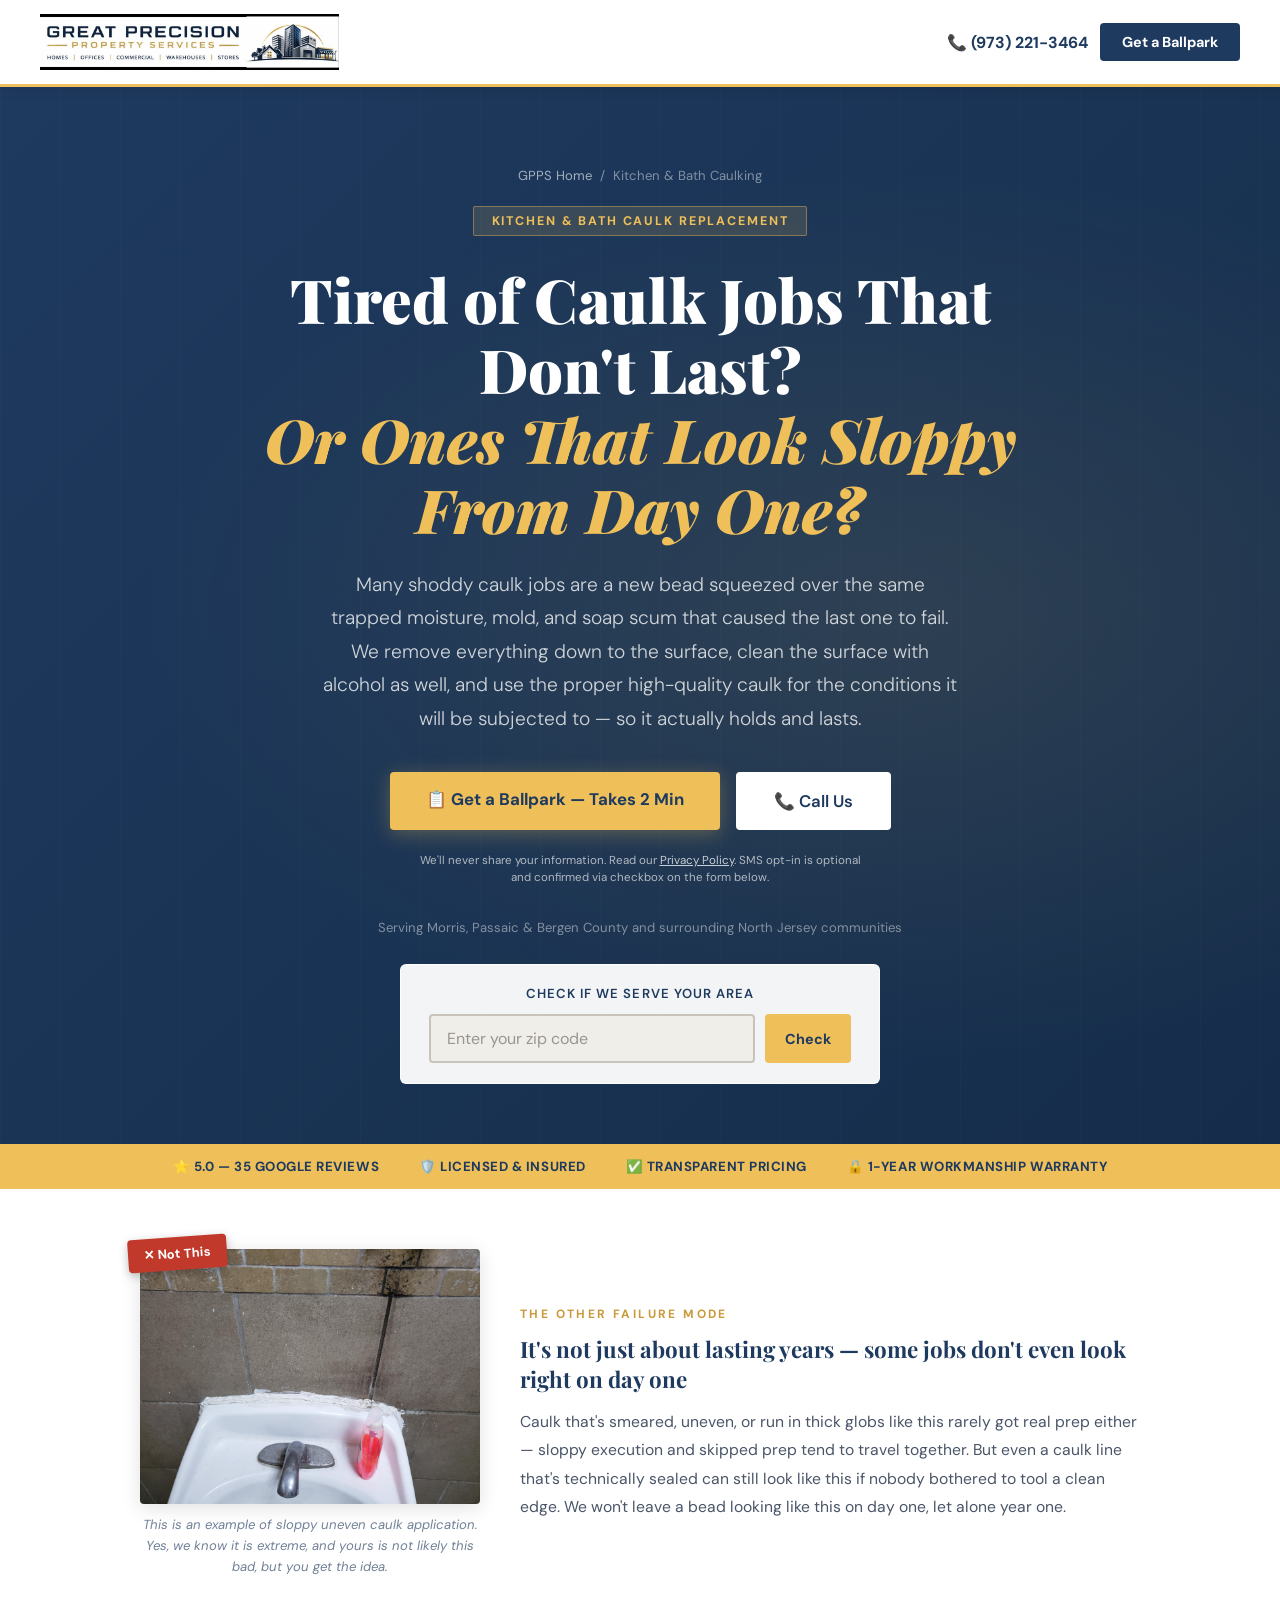
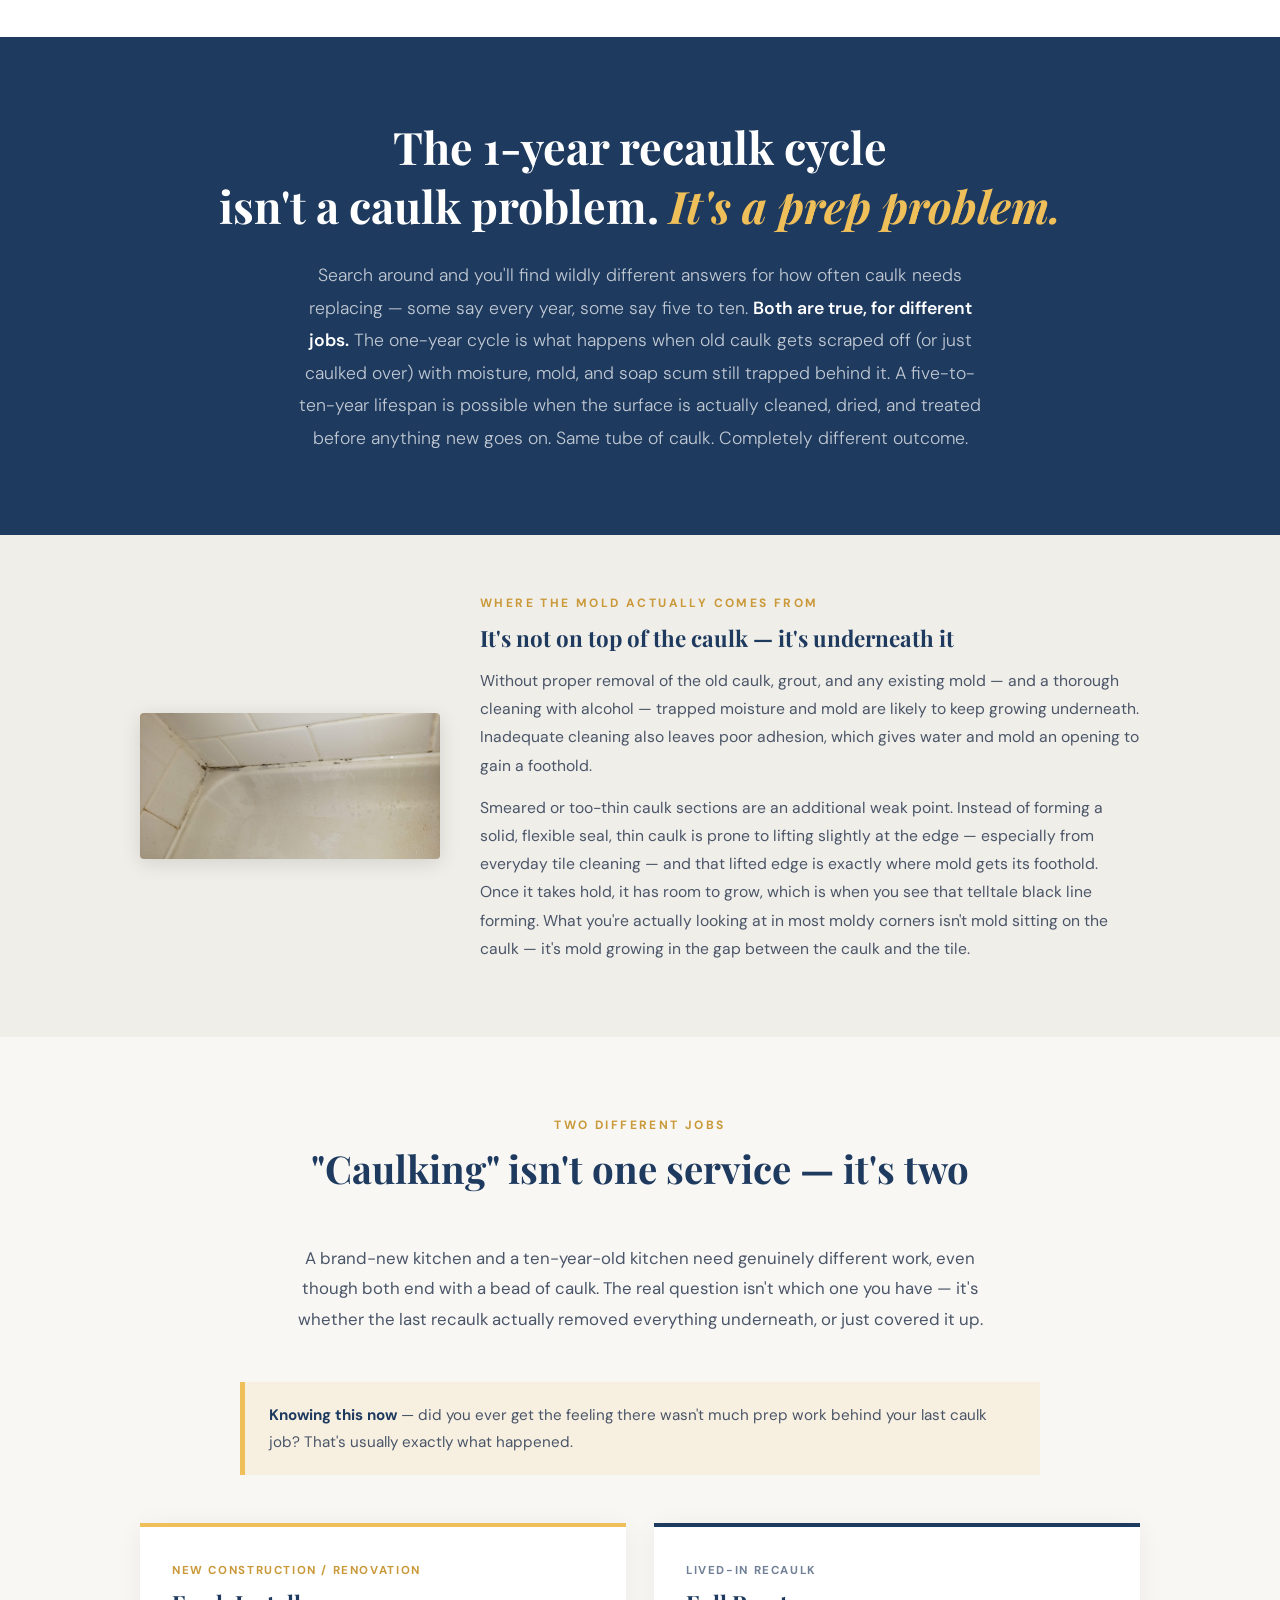
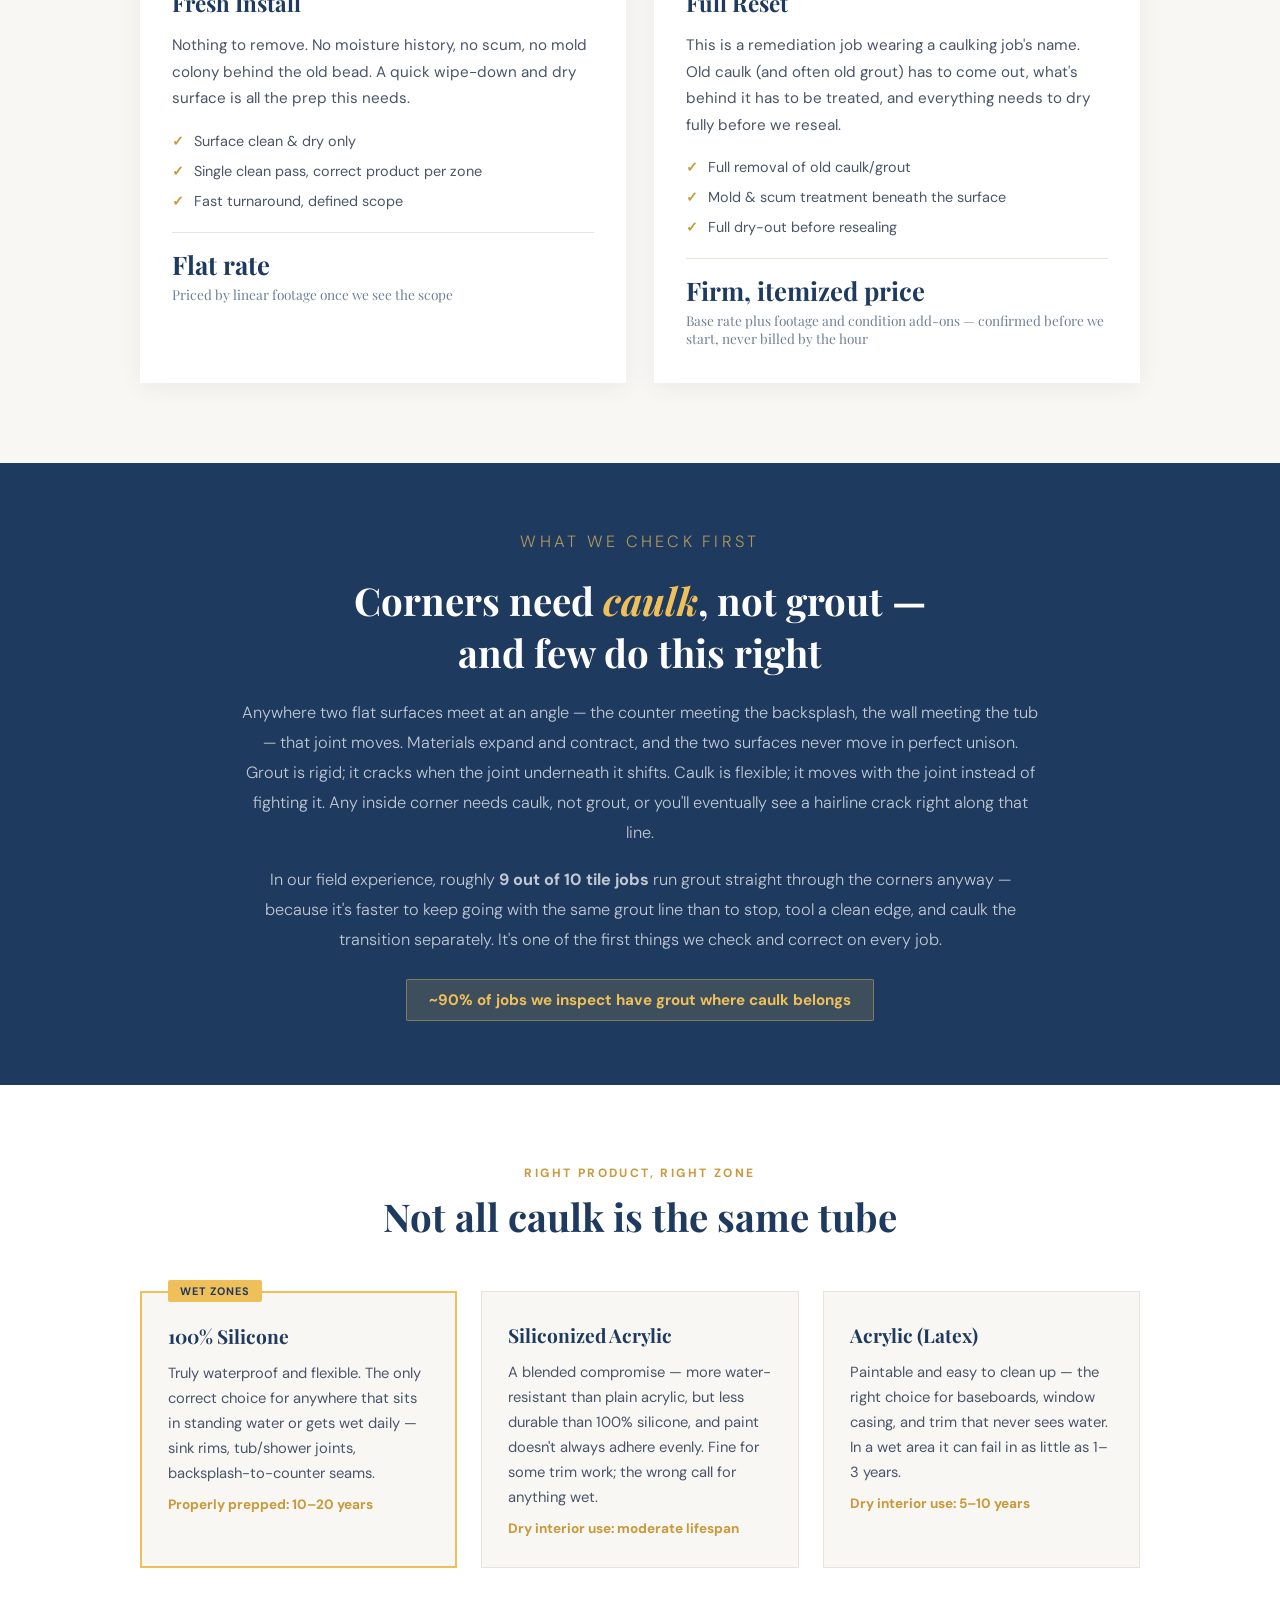
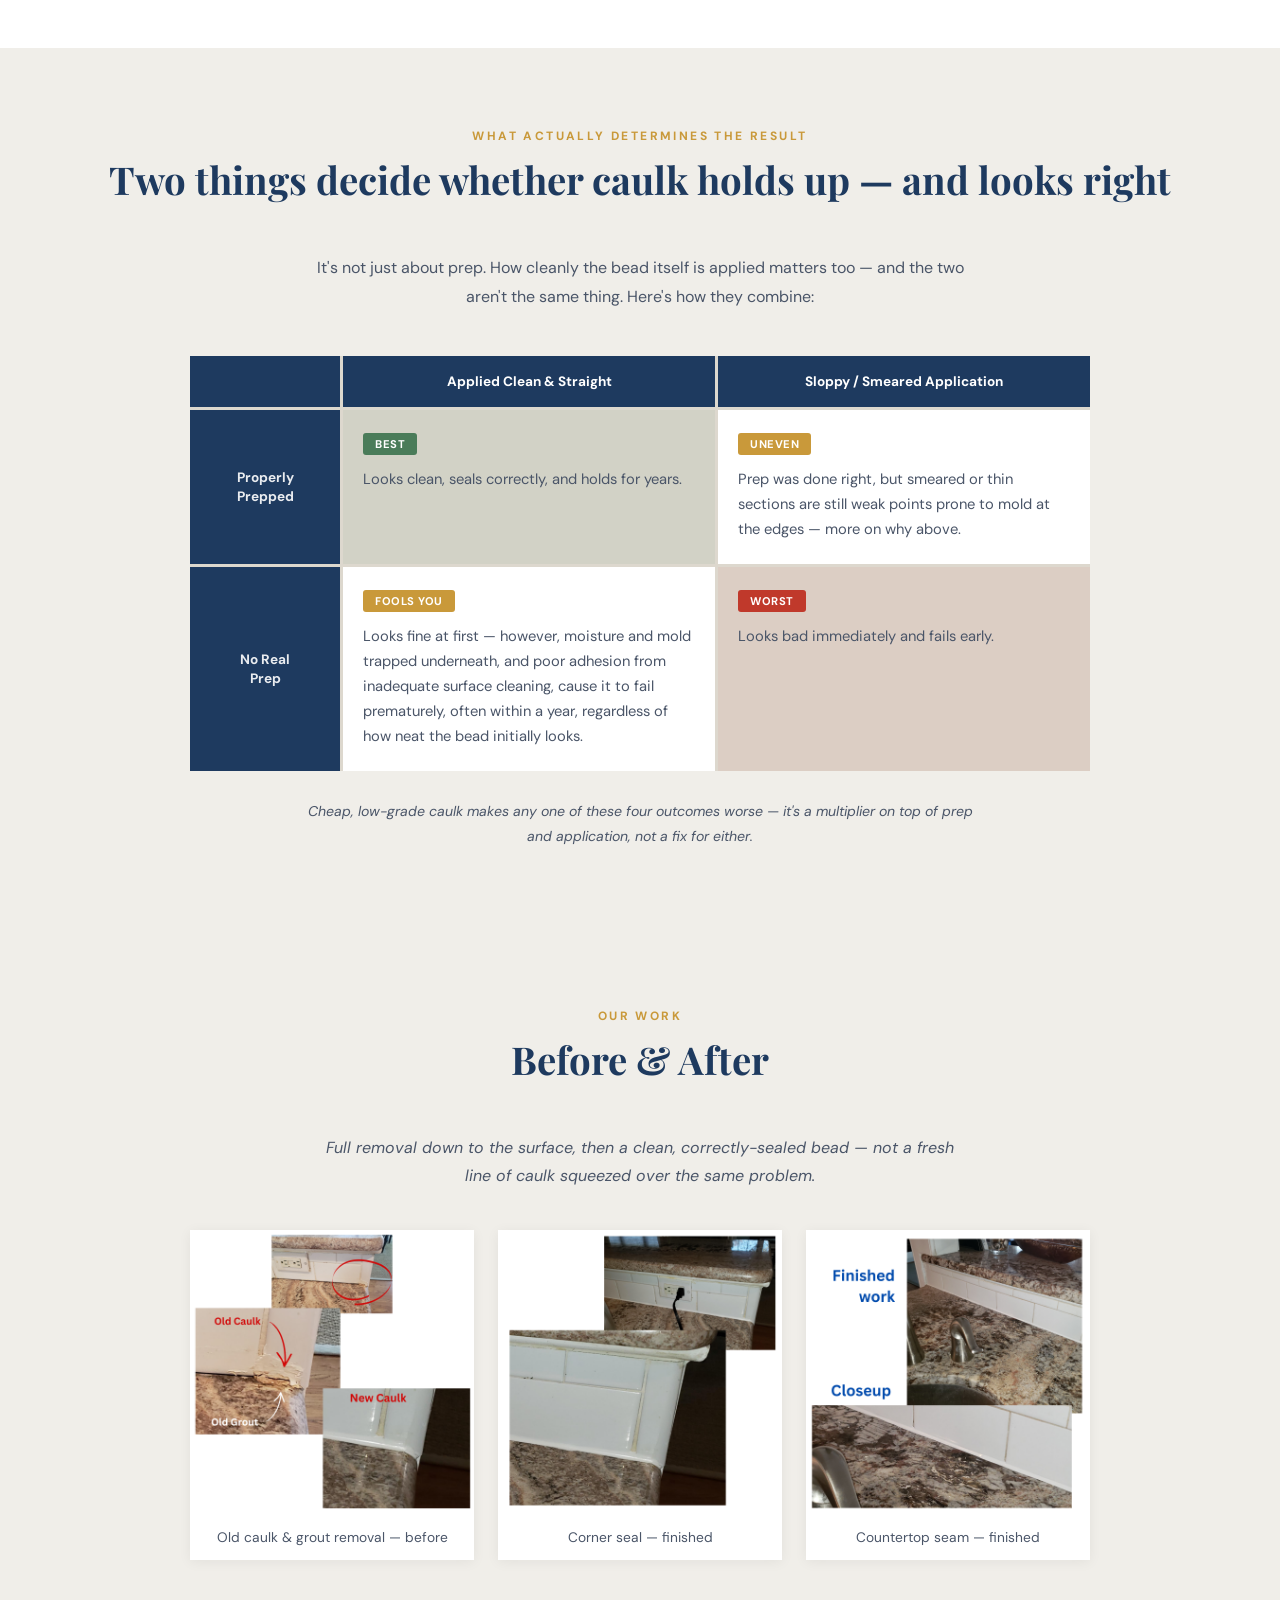
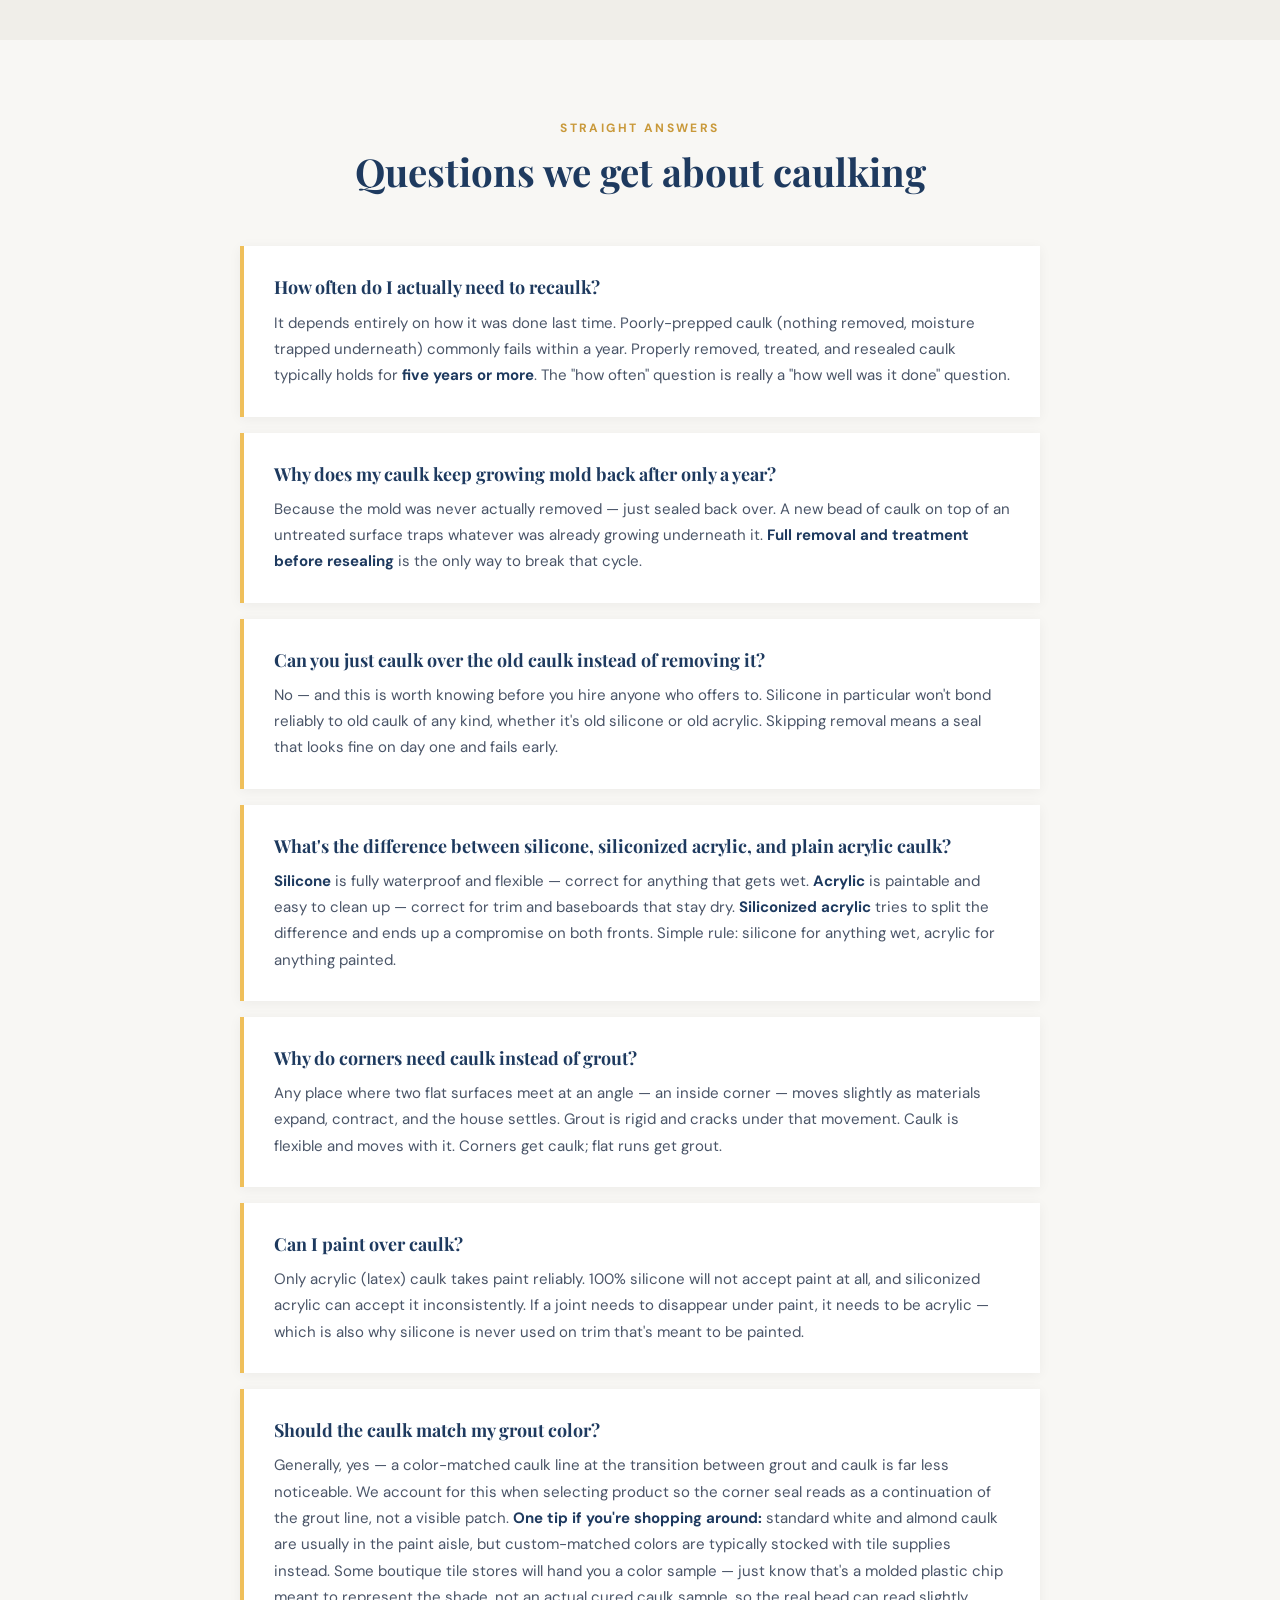
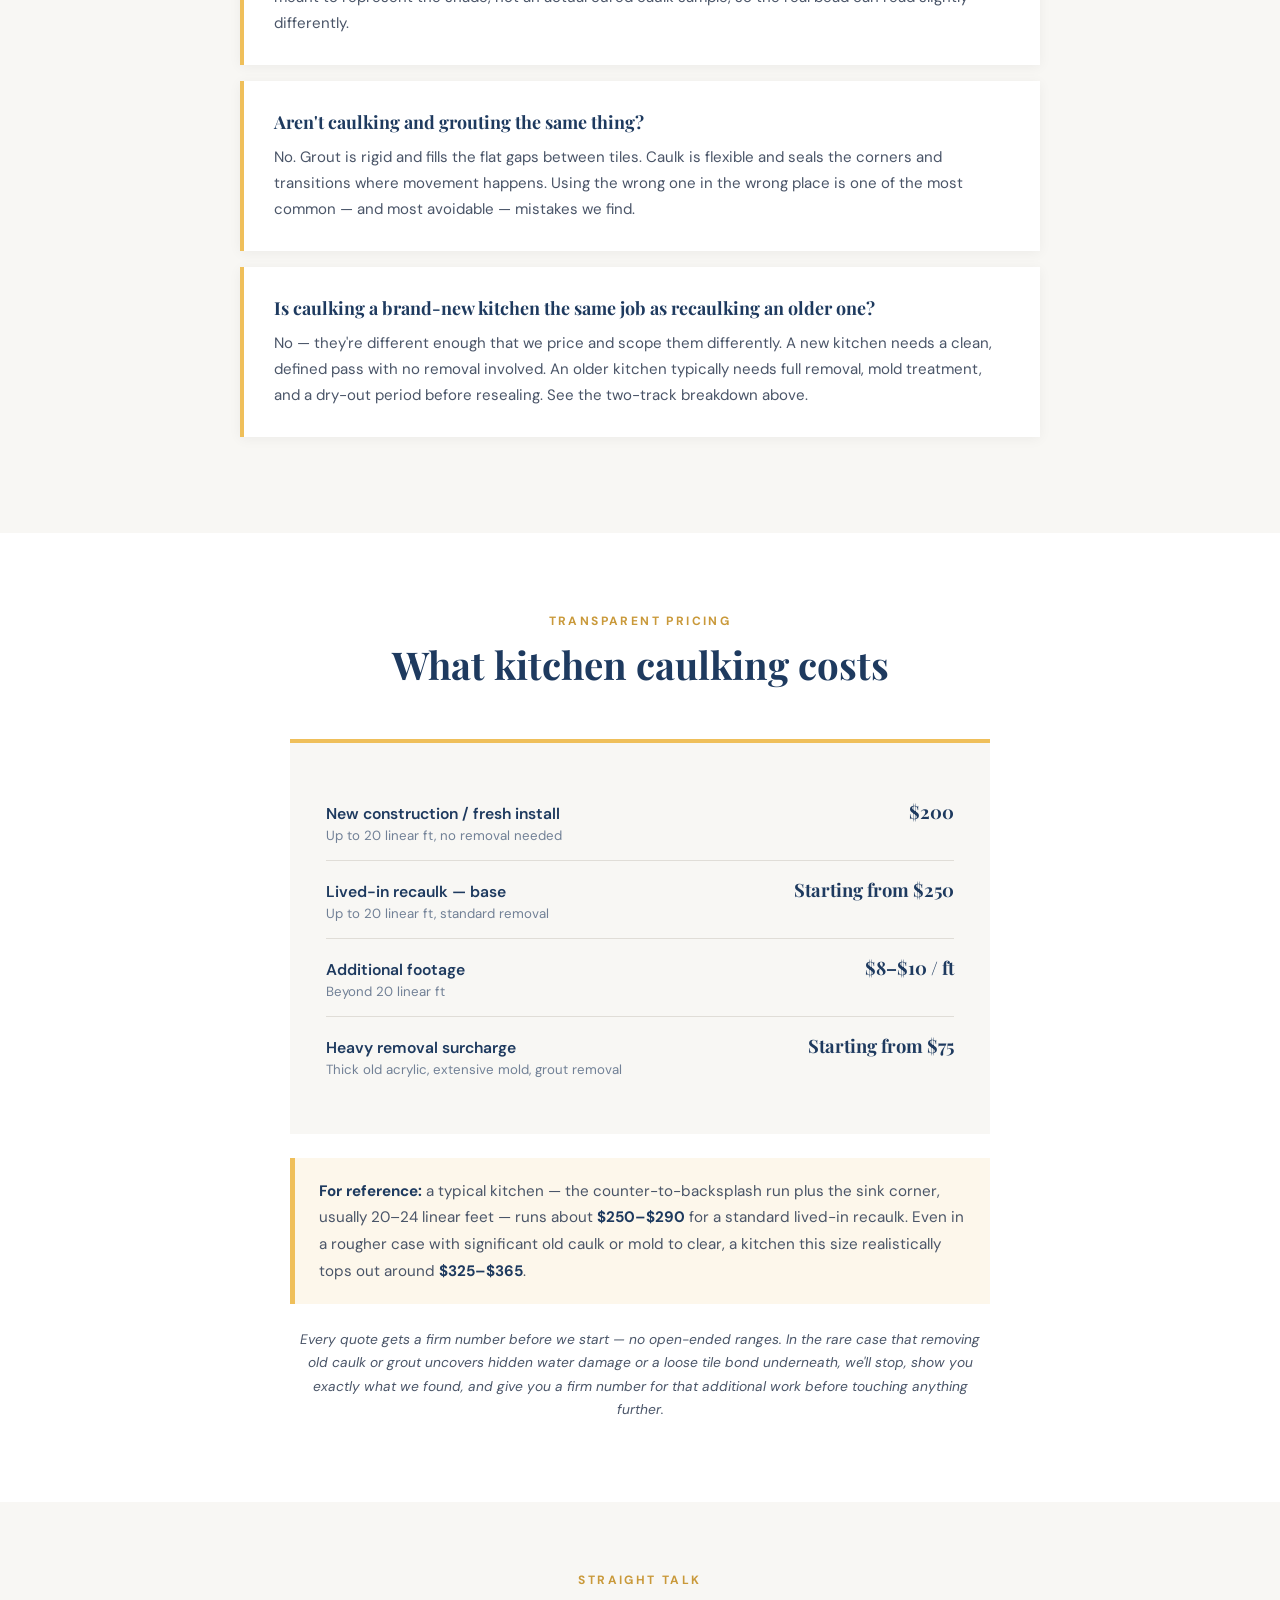
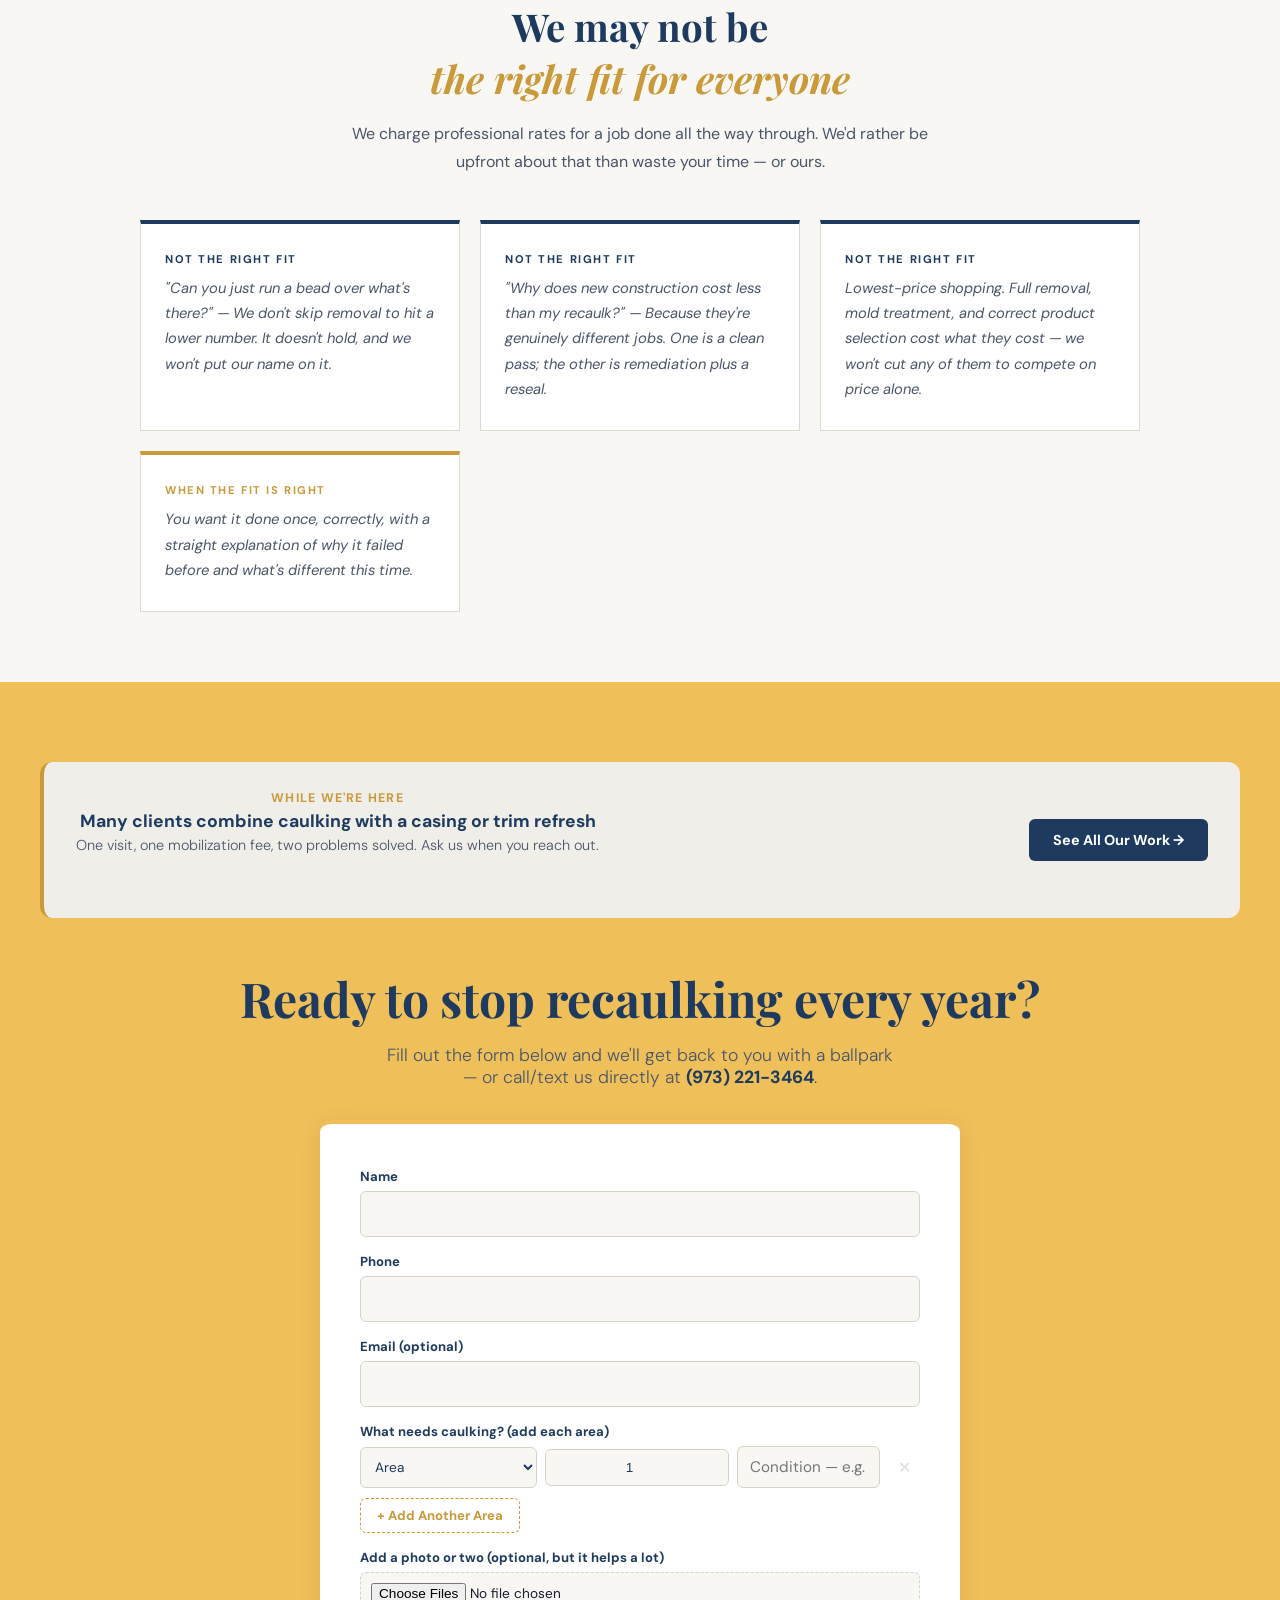
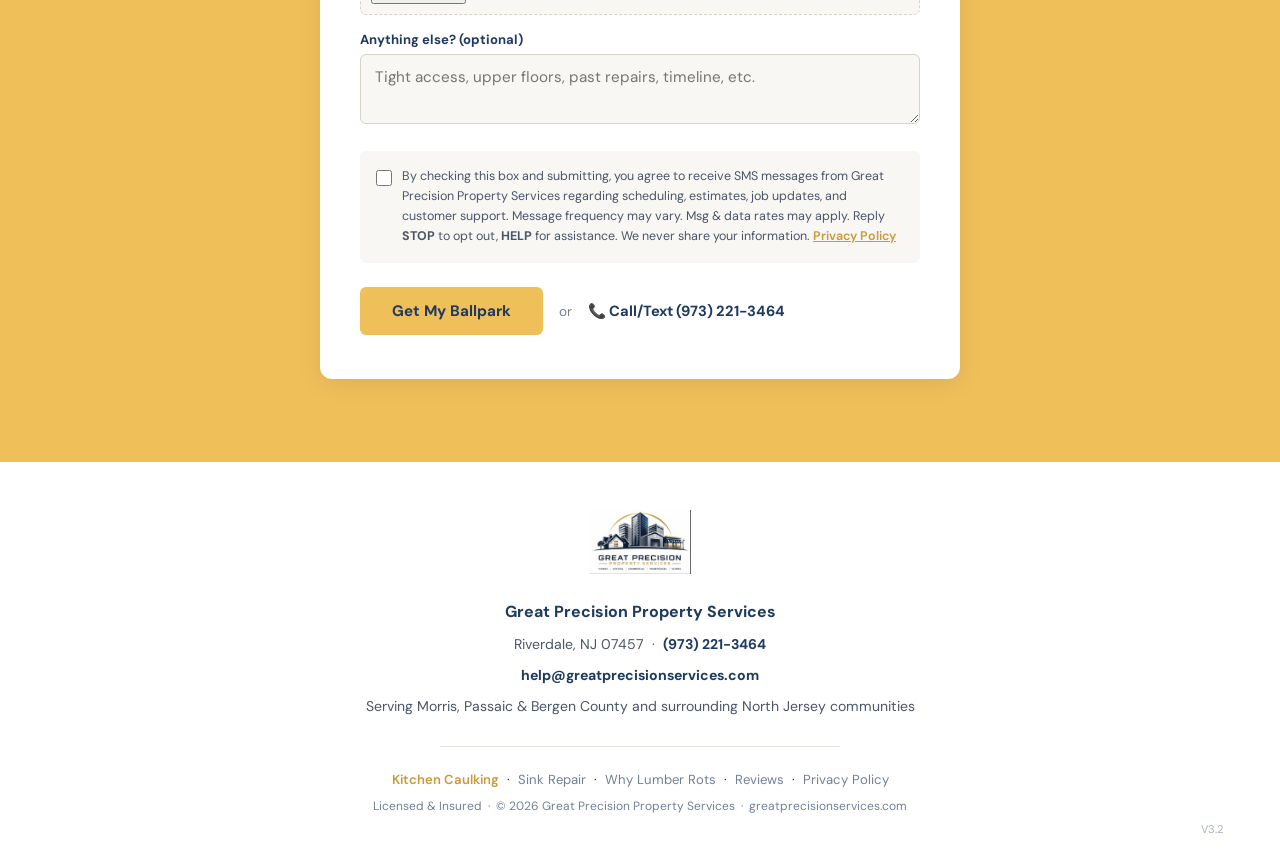
==== commit 09757bc8: "V3.2 new form" ====
--- a/caulk/index.html
+++ b/caulk/index.html
@@ -464,6 +464,25 @@
 }
 .qf-row textarea { resize:vertical; min-height:70px; }
 .qf-row input:focus, .qf-row textarea:focus { outline:none; border-color:var(--gold-dark); background:var(--white); }
+.qf-area-row { display:flex; gap:8px; margin-bottom:10px; align-items:center; }
+.qf-area-select { flex:0 0 110px; padding:10px; border:1px solid #D8D3C8; border-radius:6px; font-size:0.85rem; background:var(--off-white); color:var(--navy); font-family:"DM Sans",sans-serif; }
+.qf-area-qty { flex:0 0 56px; padding:10px 6px; border:1px solid #D8D3C8; border-radius:6px; font-size:0.85rem; background:var(--off-white); color:var(--navy); text-align:center; }
+.qf-area-length { flex:0 0 100px; padding:10px 6px; border:1px solid #D8D3C8; border-radius:6px; font-size:0.8rem; background:var(--off-white); color:var(--navy); font-family:"DM Sans",sans-serif; }
+.qf-area-memo { flex:1; min-width:0; padding:10px 12px; border:1px solid #D8D3C8; border-radius:6px; font-size:0.85rem; background:var(--off-white); color:var(--navy); font-family:"DM Sans",sans-serif; }
+.qf-area-row input.qf-area-memo { width:auto; flex:1; min-width:80px; padding:10px 12px; }
+.qf-area-remove { flex:0 0 32px; height:32px; border:none; background:transparent; color:var(--text-light); font-size:1rem; cursor:pointer; border-radius:6px; }
+.qf-area-remove:hover:not(:disabled) { background:rgba(192,57,43,0.1); color:#C0392B; }
+.qf-area-remove:disabled { opacity:0.25; cursor:default; }
+.qf-add-area-btn { background:none; border:1px dashed var(--gold-dark); color:var(--gold-dark); font-weight:700; font-size:0.82rem; padding:8px 16px; border-radius:6px; cursor:pointer; font-family:"DM Sans",sans-serif; }
+.qf-add-area-btn:hover { background:rgba(239,191,90,0.1); }
+@media (max-width:520px) {
+  .qf-area-row { flex-wrap:wrap; }
+  .qf-area-select { flex:1 1 45%; }
+  .qf-area-qty { flex:0 0 60px; }
+  .qf-area-length { flex:1 1 40%; }
+  .qf-area-memo { flex:1 1 100%; order:3; }
+}
+.qf-row input[type=file] { width:100%; padding:10px; border:1px dashed #D8D3C8; border-radius:6px; background:var(--off-white); font-size:0.85rem; font-family:"DM Sans",sans-serif; }
 .qf-consent { display:flex; gap:10px; align-items:flex-start; margin:22px 0 24px; padding:16px; background:var(--off-white); border-radius:6px; }
 .qf-consent input[type=checkbox] { margin-top:3px; width:16px; height:16px; flex-shrink:0; accent-color:var(--gold-dark); }
 .qf-consent label { font-size:0.78rem; color:var(--text-mid); line-height:1.6; }
@@ -800,8 +819,8 @@
   <p style="text-align:center;color:var(--text-mid);max-width:520px;margin:0 auto 32px;">Fill out the form below and we'll get back to you with a ballpark — or call/text us directly at <a href="tel:9732213464" style="color:var(--navy);font-weight:700;text-decoration:none">(973) 221-3464</a>.</p>
 
   <div class="quote-form-section">
-    <form name="quote-request" method="POST" data-netlify="true" netlify-honeypot="bot-field" id="quote-form">
-      <input type="hidden" name="form-name" value="quote-request">
+    <form name="caulk-request" method="POST" data-netlify="true" netlify-honeypot="bot-field" id="caulk-quote-form">
+      <input type="hidden" name="form-name" value="caulk-request">
       <p class="qf-honeypot"><label>Don't fill this out if you're human: <input name="bot-field"></label></p>
 
       <div class="qf-row">
@@ -817,8 +836,39 @@
         <input type="email" id="qf-email" name="email">
       </div>
       <div class="qf-row">
-        <label for="qf-message">What's going on? (optional)</label>
-        <textarea id="qf-message" name="message" placeholder="e.g. kitchen counter caulk is peeling and moldy"></textarea>
+        <label>What needs caulking? (add each area)</label>
+        <div id="qf-areas-list">
+          <div class="qf-area-row">
+            <select class="qf-area-select">
+              <option value="">Area</option>
+              <option value="Kitchen">Kitchen</option>
+              <option value="Bathroom Sink/Vanity">Bathroom Sink/Vanity</option>
+              <option value="Bathtub">Bathtub</option>
+              <option value="Shower">Shower</option>
+              <option value="Other">Other</option>
+            </select>
+            <input type="number" class="qf-area-qty" min="1" value="1" title="Quantity">
+            <select class="qf-area-length" title="Roughly how long, end to end?">
+              <option value="">Length?</option>
+              <option value="Under 10 ft">Under 10 ft</option>
+              <option value="10–20 ft">10–20 ft</option>
+              <option value="20–30 ft">20–30 ft</option>
+              <option value="Not sure">Not sure</option>
+            </select>
+            <input type="text" class="qf-area-memo" placeholder="Condition — e.g. peeling, moldy, gap at corner">
+            <button type="button" class="qf-area-remove" aria-label="Remove this area" disabled>✕</button>
+          </div>
+        </div>
+        <button type="button" id="qf-add-area" class="qf-add-area-btn">+ Add Another Area</button>
+        <input type="hidden" name="areas_summary" id="qf-areas-summary">
+      </div>
+      <div class="qf-row">
+        <label for="qf-photos">Add a photo or two (optional, but it helps a lot)</label>
+        <input type="file" id="qf-photos" name="photos" accept="image/*" multiple>
+      </div>
+      <div class="qf-row">
+        <label for="qf-message">Anything else? (optional)</label>
+        <textarea id="qf-message" name="message" placeholder="Tight access, upper floors, past repairs, timeline, etc."></textarea>
       </div>
 
       <div class="qf-consent">
@@ -862,7 +912,7 @@
     <a href="/privacy" target="_blank" rel="noopener noreferrer" style="color:var(--text-light);text-decoration:none">Privacy Policy</a>
   </p>
   <p class="footer-legal">Licensed &amp; Insured &nbsp;·&nbsp; © 2026 Great Precision Property Services &nbsp;·&nbsp; greatprecisionservices.com</p>
-  <p style="text-align:right;font-size:0.7rem;color:var(--text-light);margin:8px 16px 0 0;opacity:0.6;">V2.8</p>
+  <p style="text-align:right;font-size:0.7rem;color:var(--text-light);margin:8px 16px 0 0;opacity:0.6;">V3.2</p>
 </footer>
 
 <script>
@@ -928,16 +978,84 @@
   if (e.key === "Enter") checkZip();
 });
 
+// QUOTE FORM — dynamic area rows (Add/Remove)
+const areasList = document.getElementById('qf-areas-list');
+const addAreaBtn = document.getElementById('qf-add-area');
+
+function updateRemoveButtons() {
+  const rows = areasList.querySelectorAll('.qf-area-row');
+  rows.forEach((row) => {
+    row.querySelector('.qf-area-remove').disabled = rows.length <= 1;
+  });
+}
+
+function updateLengthVisibility(row) {
+  const area = row.querySelector('.qf-area-select').value;
+  const lengthField = row.querySelector('.qf-area-length');
+  if (area === 'Kitchen') {
+    lengthField.style.display = '';
+  } else {
+    lengthField.style.display = 'none';
+    lengthField.value = ''; // clear so a stale value can't sneak into the summary
+  }
+}
+
+function wireRow(row) {
+  row.querySelector('.qf-area-remove').addEventListener('click', function () {
+    row.remove();
+    updateRemoveButtons();
+  });
+  row.querySelector('.qf-area-select').addEventListener('change', function () {
+    updateLengthVisibility(row);
+  });
+  updateLengthVisibility(row);
+}
+
+if (addAreaBtn) {
+  wireRow(areasList.querySelector('.qf-area-row'));
+  addAreaBtn.addEventListener('click', function () {
+    const newRow = areasList.querySelector('.qf-area-row').cloneNode(true);
+    newRow.querySelector('.qf-area-select').value = '';
+    newRow.querySelector('.qf-area-qty').value = 1;
+    newRow.querySelector('.qf-area-length').value = '';
+    newRow.querySelector('.qf-area-memo').value = '';
+    areasList.appendChild(newRow);
+    wireRow(newRow);
+    updateRemoveButtons();
+  });
+}
+
+function buildAreasSummary() {
+  const rows = areasList.querySelectorAll('.qf-area-row');
+  const lines = [];
+  rows.forEach((row) => {
+    const area = row.querySelector('.qf-area-select').value;
+    const qty = row.querySelector('.qf-area-qty').value || 1;
+    const length = row.querySelector('.qf-area-length').value;
+    const memo = row.querySelector('.qf-area-memo').value.trim();
+    if (area) {
+      let line = area + ' (Qty: ' + qty + ')';
+      if (length) line += ' — Length: ' + length;
+      if (memo) line += ' — ' + memo;
+      lines.push(line);
+    }
+  });
+  document.getElementById('qf-areas-summary').value = lines.join('\n');
+}
+
 // QUOTE FORM — AJAX submit (stays on page, no redirect)
-const quoteForm = document.getElementById('quote-form');
+// NOTE: multipart/form-data (not urlencoded) so the photo upload field works —
+// the browser sets the correct Content-Type + boundary automatically when we
+// pass the raw FormData object as the body instead of converting it to a string.
+const quoteForm = document.getElementById('caulk-quote-form');
 if (quoteForm) {
   quoteForm.addEventListener('submit', function (e) {
     e.preventDefault();
+    buildAreasSummary();
     const data = new FormData(quoteForm);
     fetch('/', {
       method: 'POST',
-      headers: { 'Content-Type': 'application/x-www-form-urlencoded' },
-      body: new URLSearchParams(data).toString()
+      body: data
     })
       .then((response) => {
         if (!response.ok) {
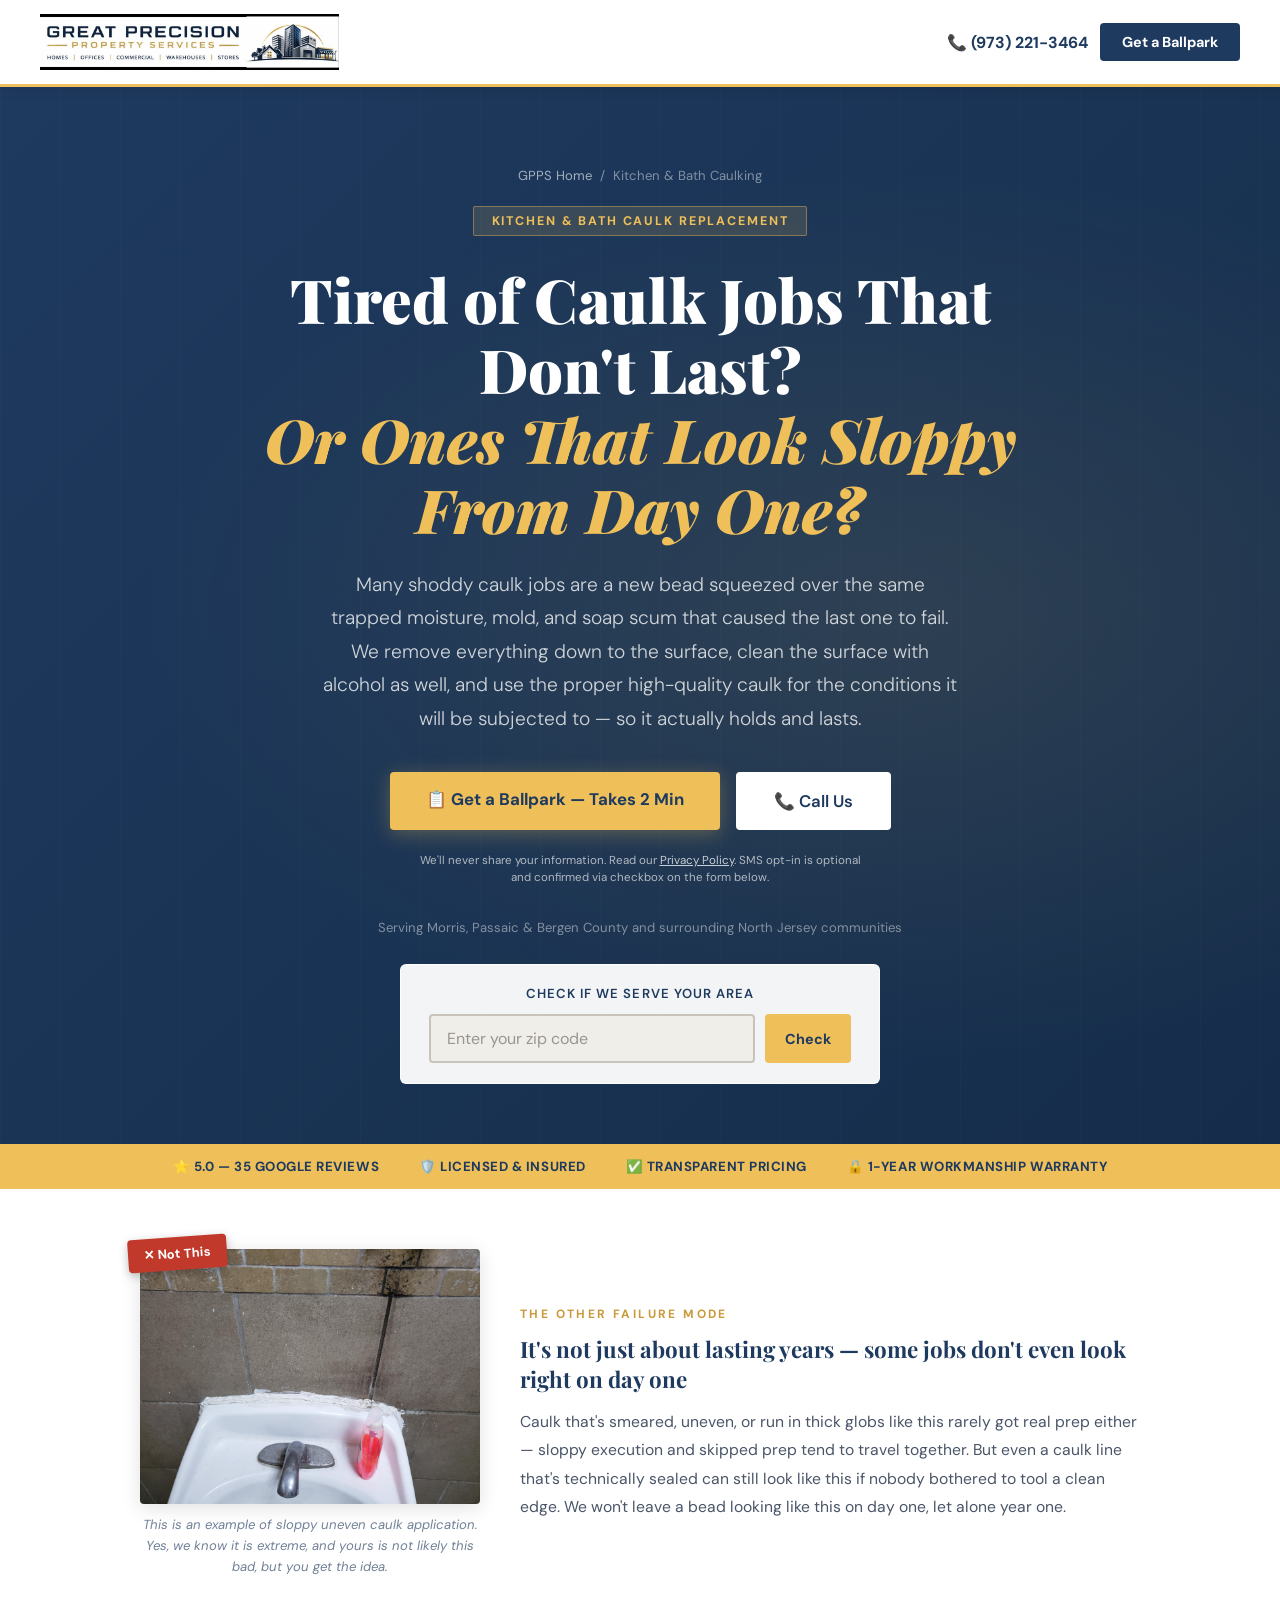
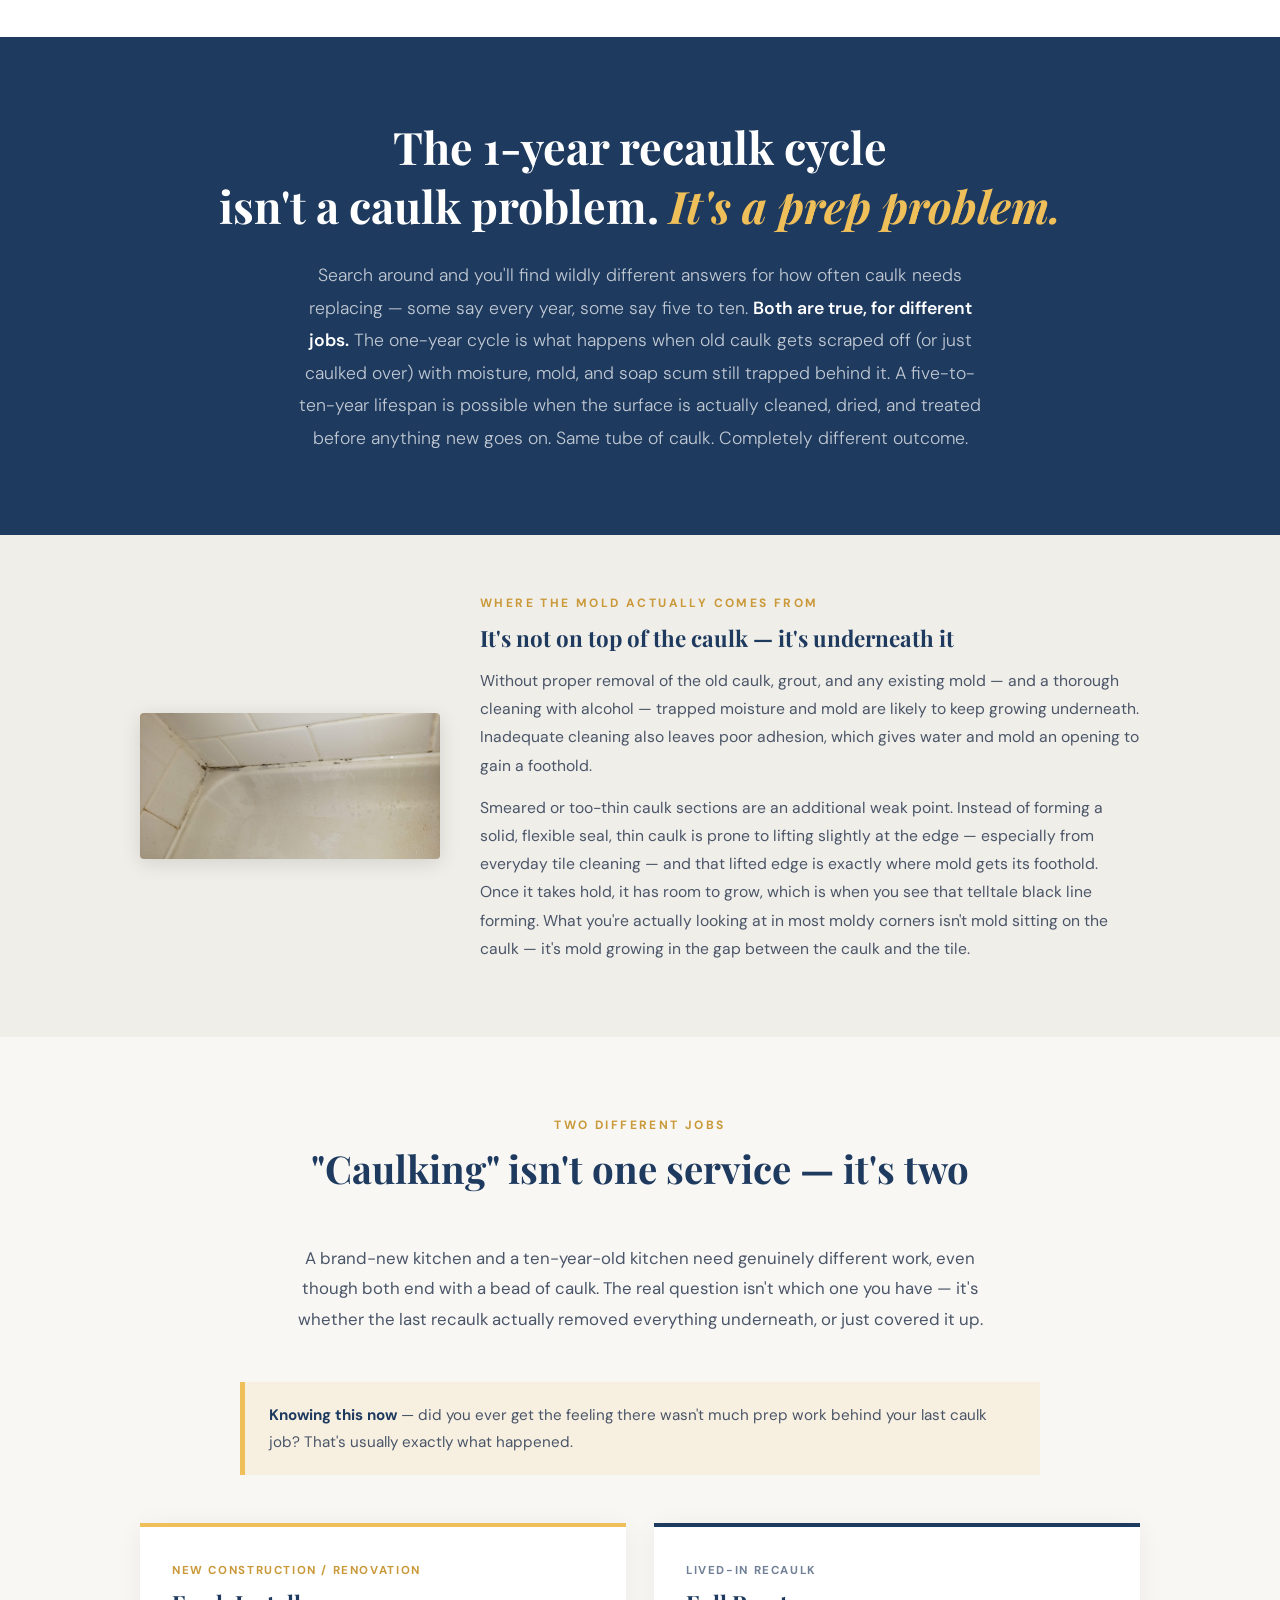
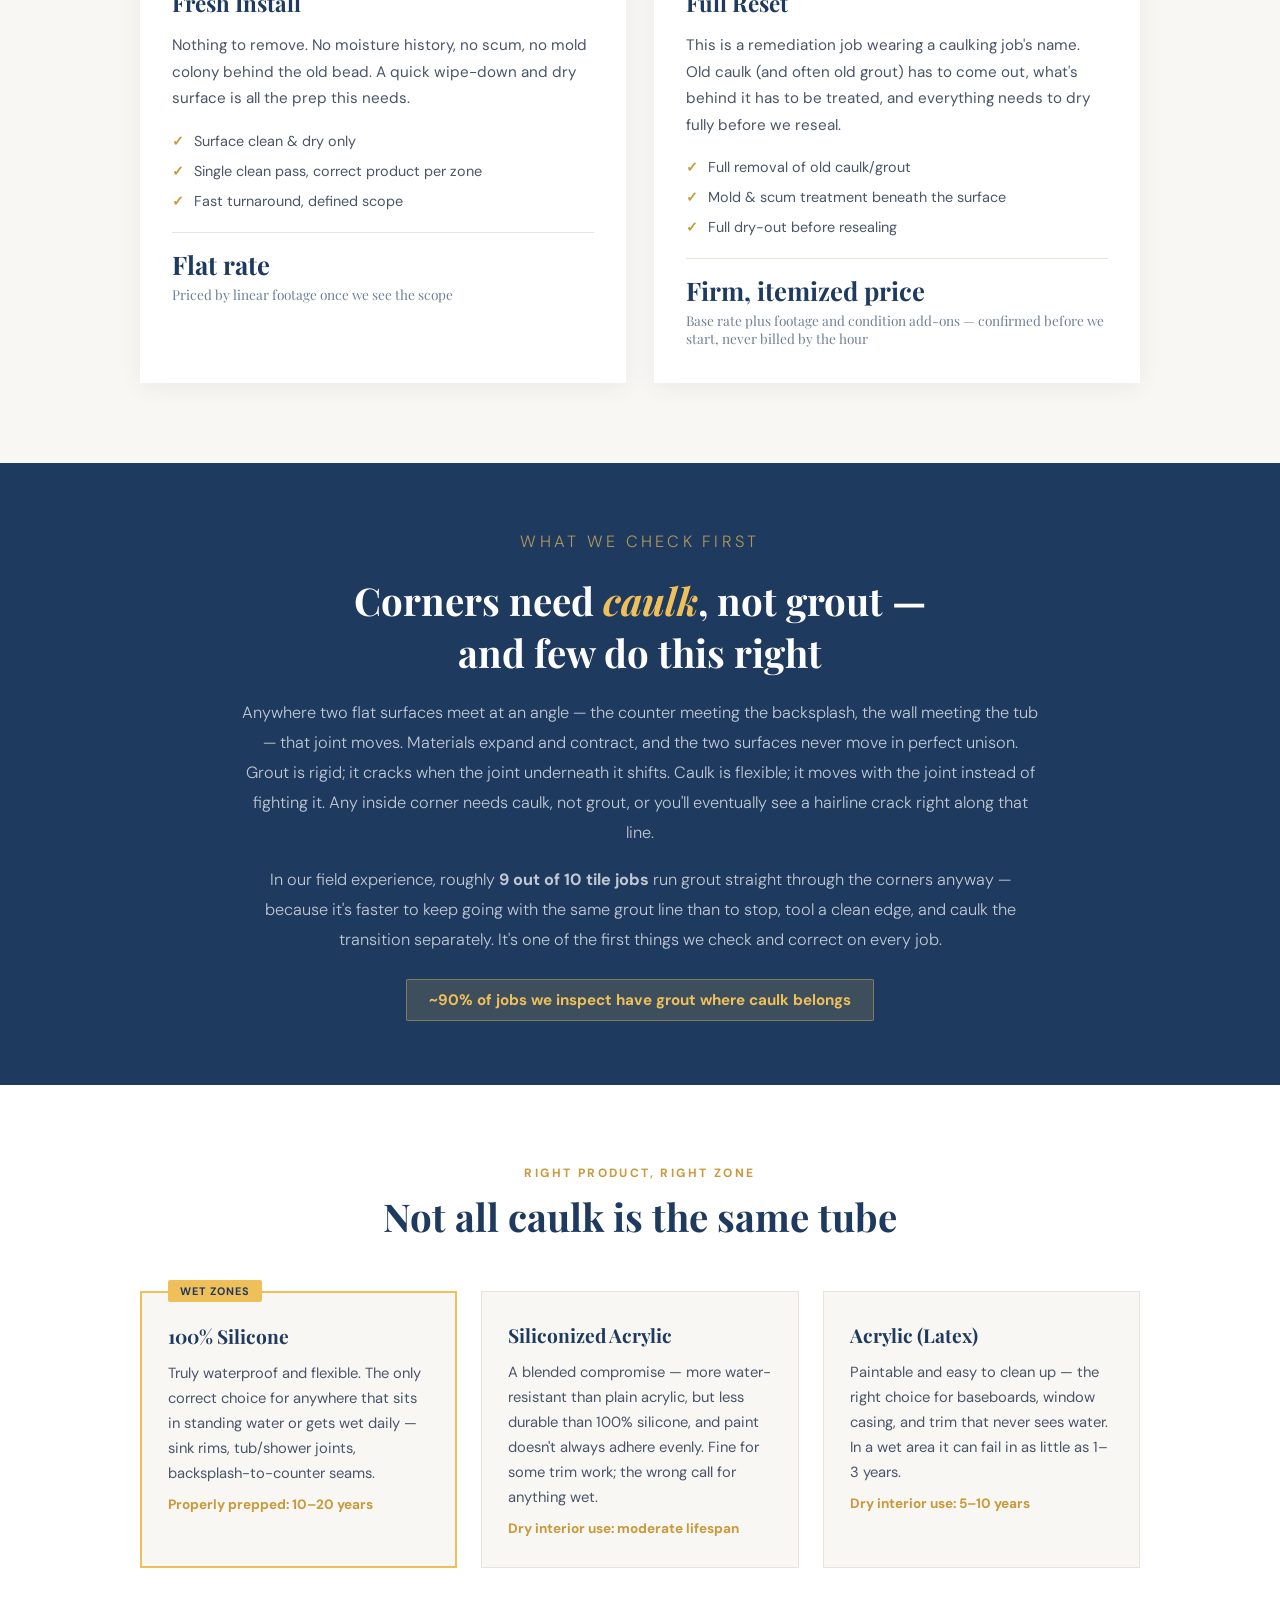
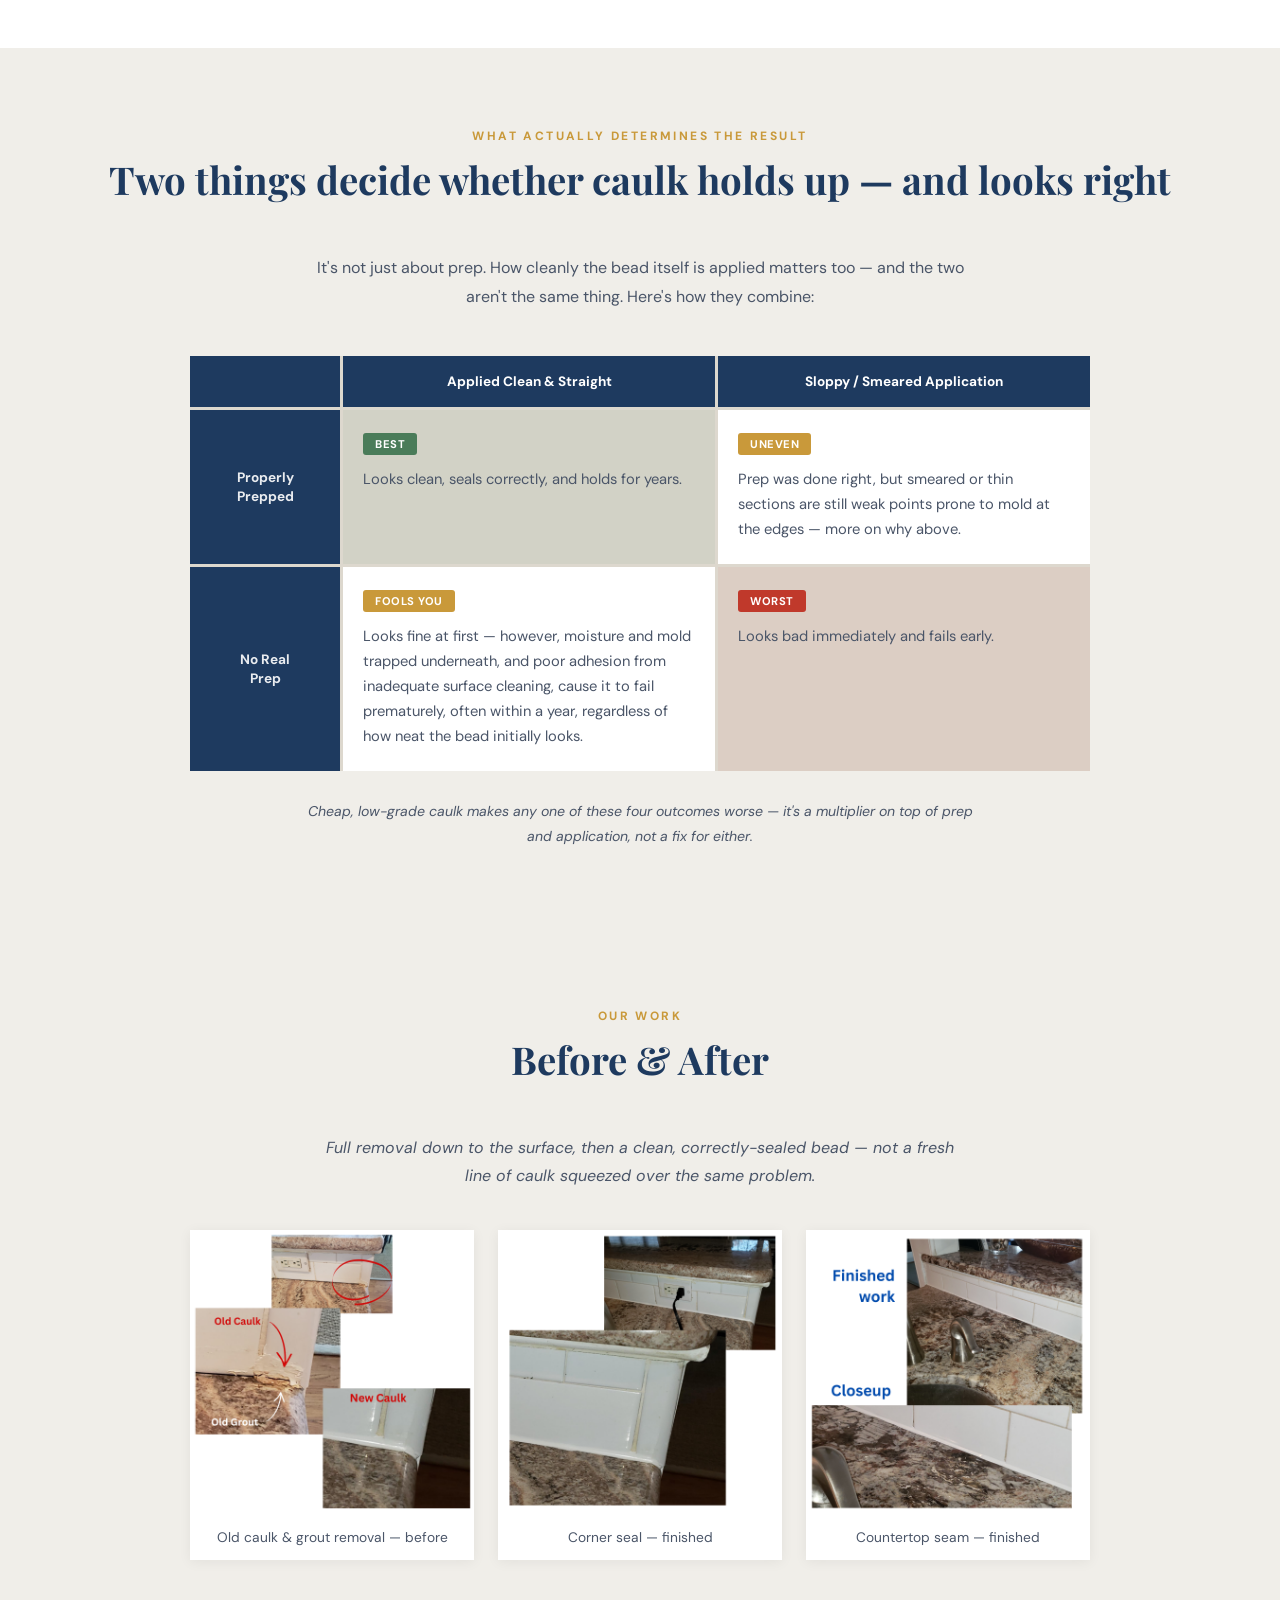
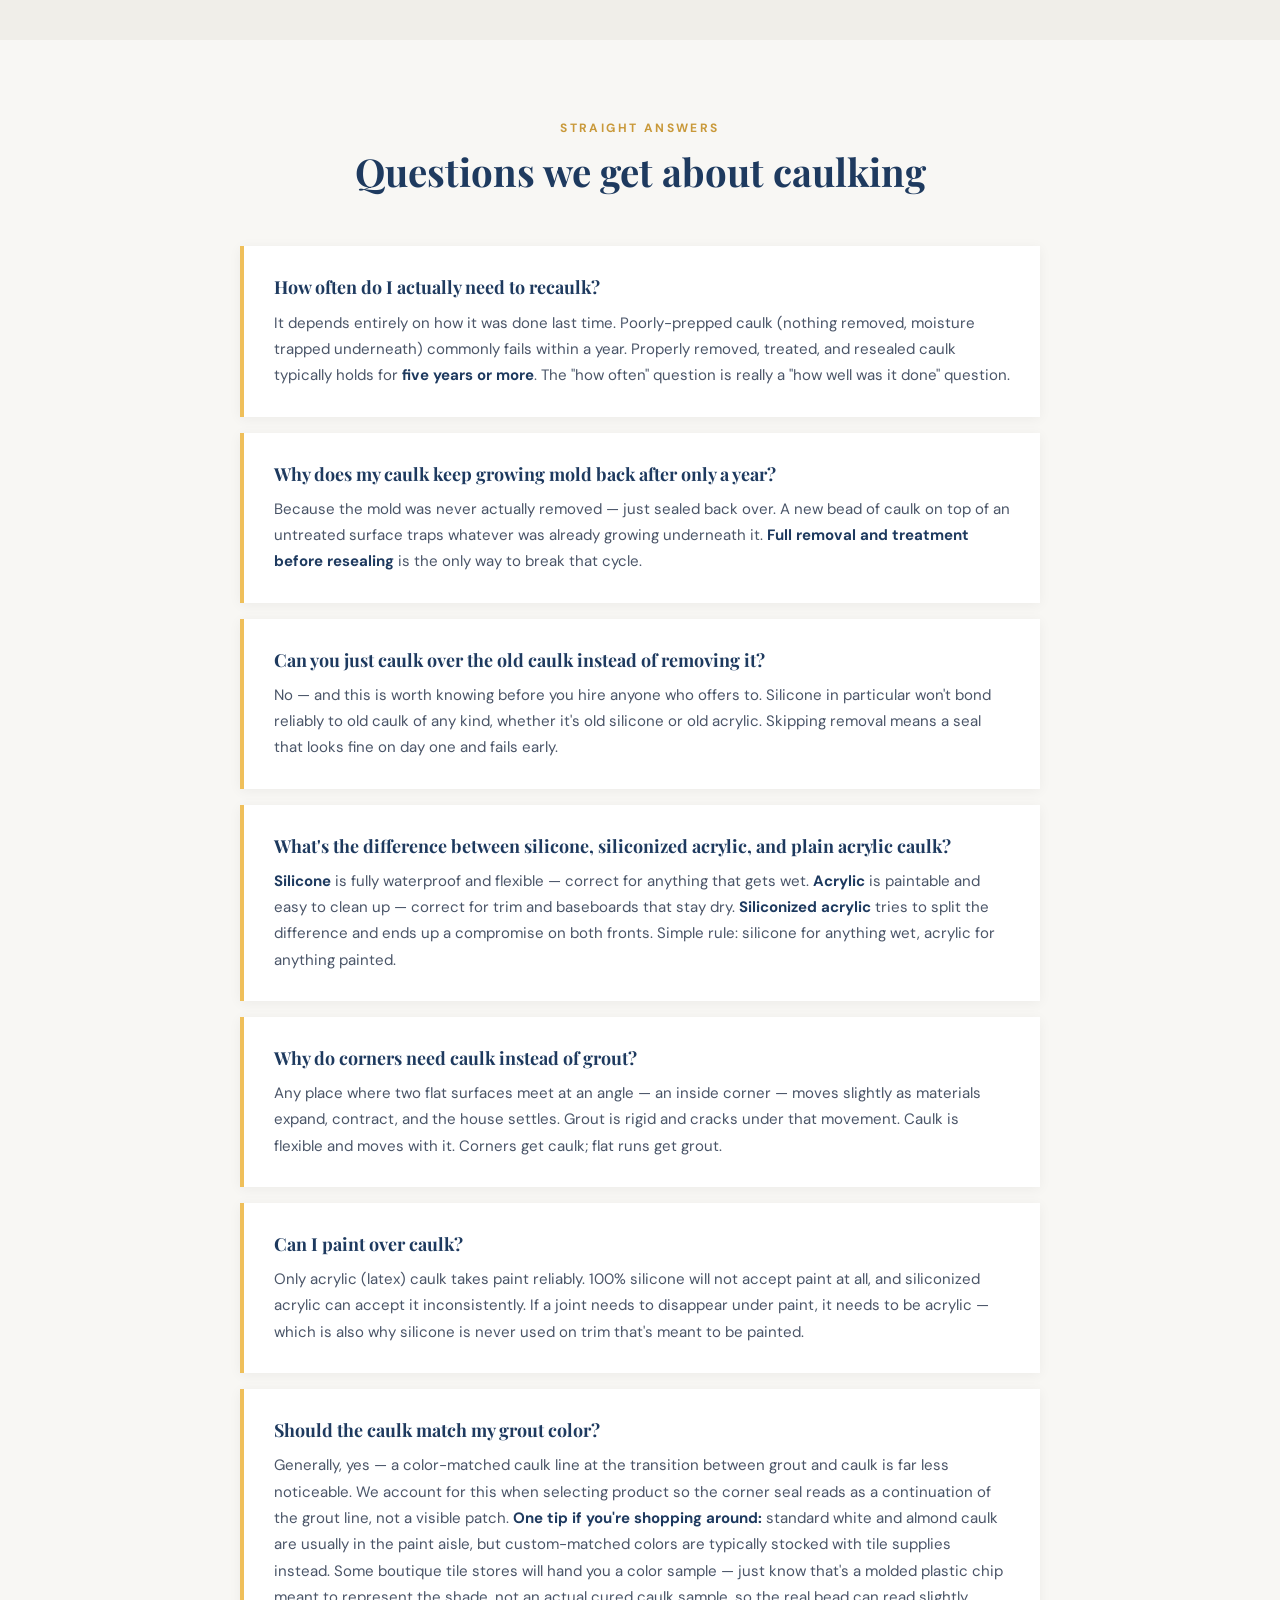
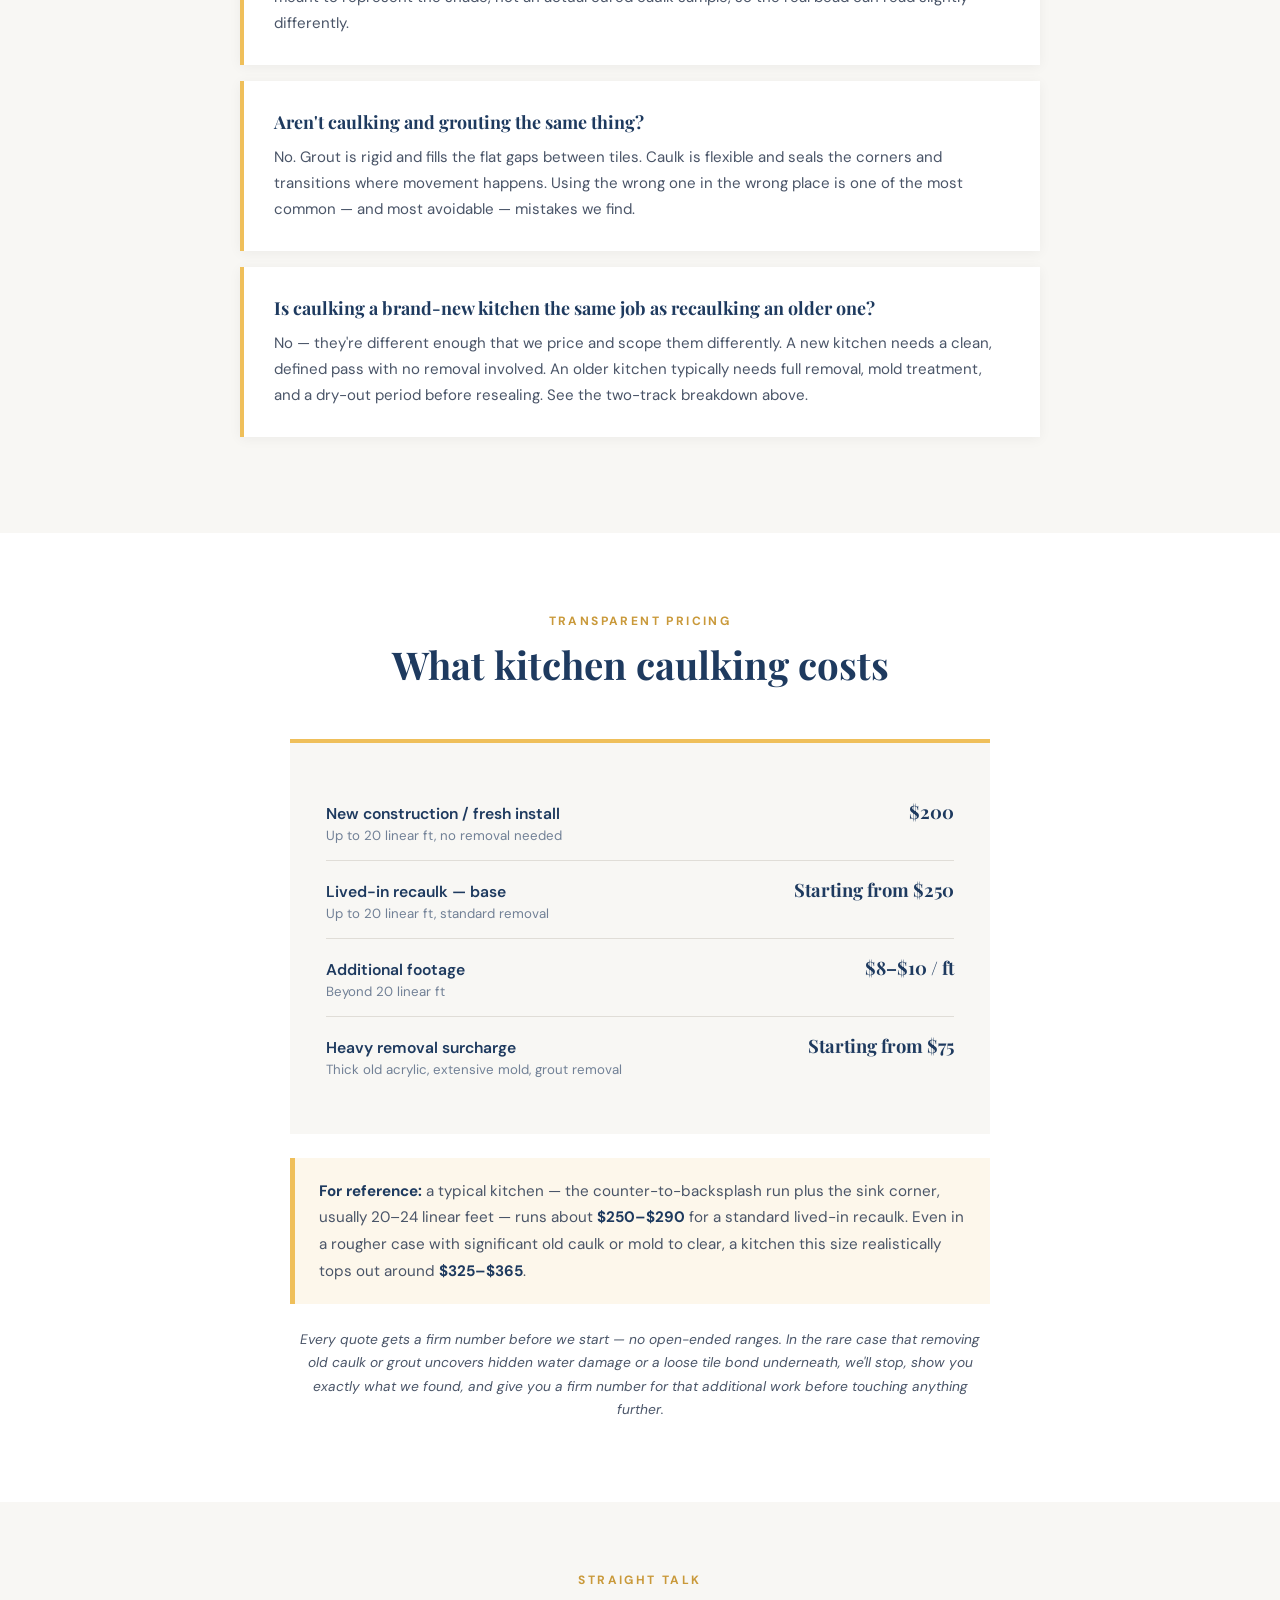
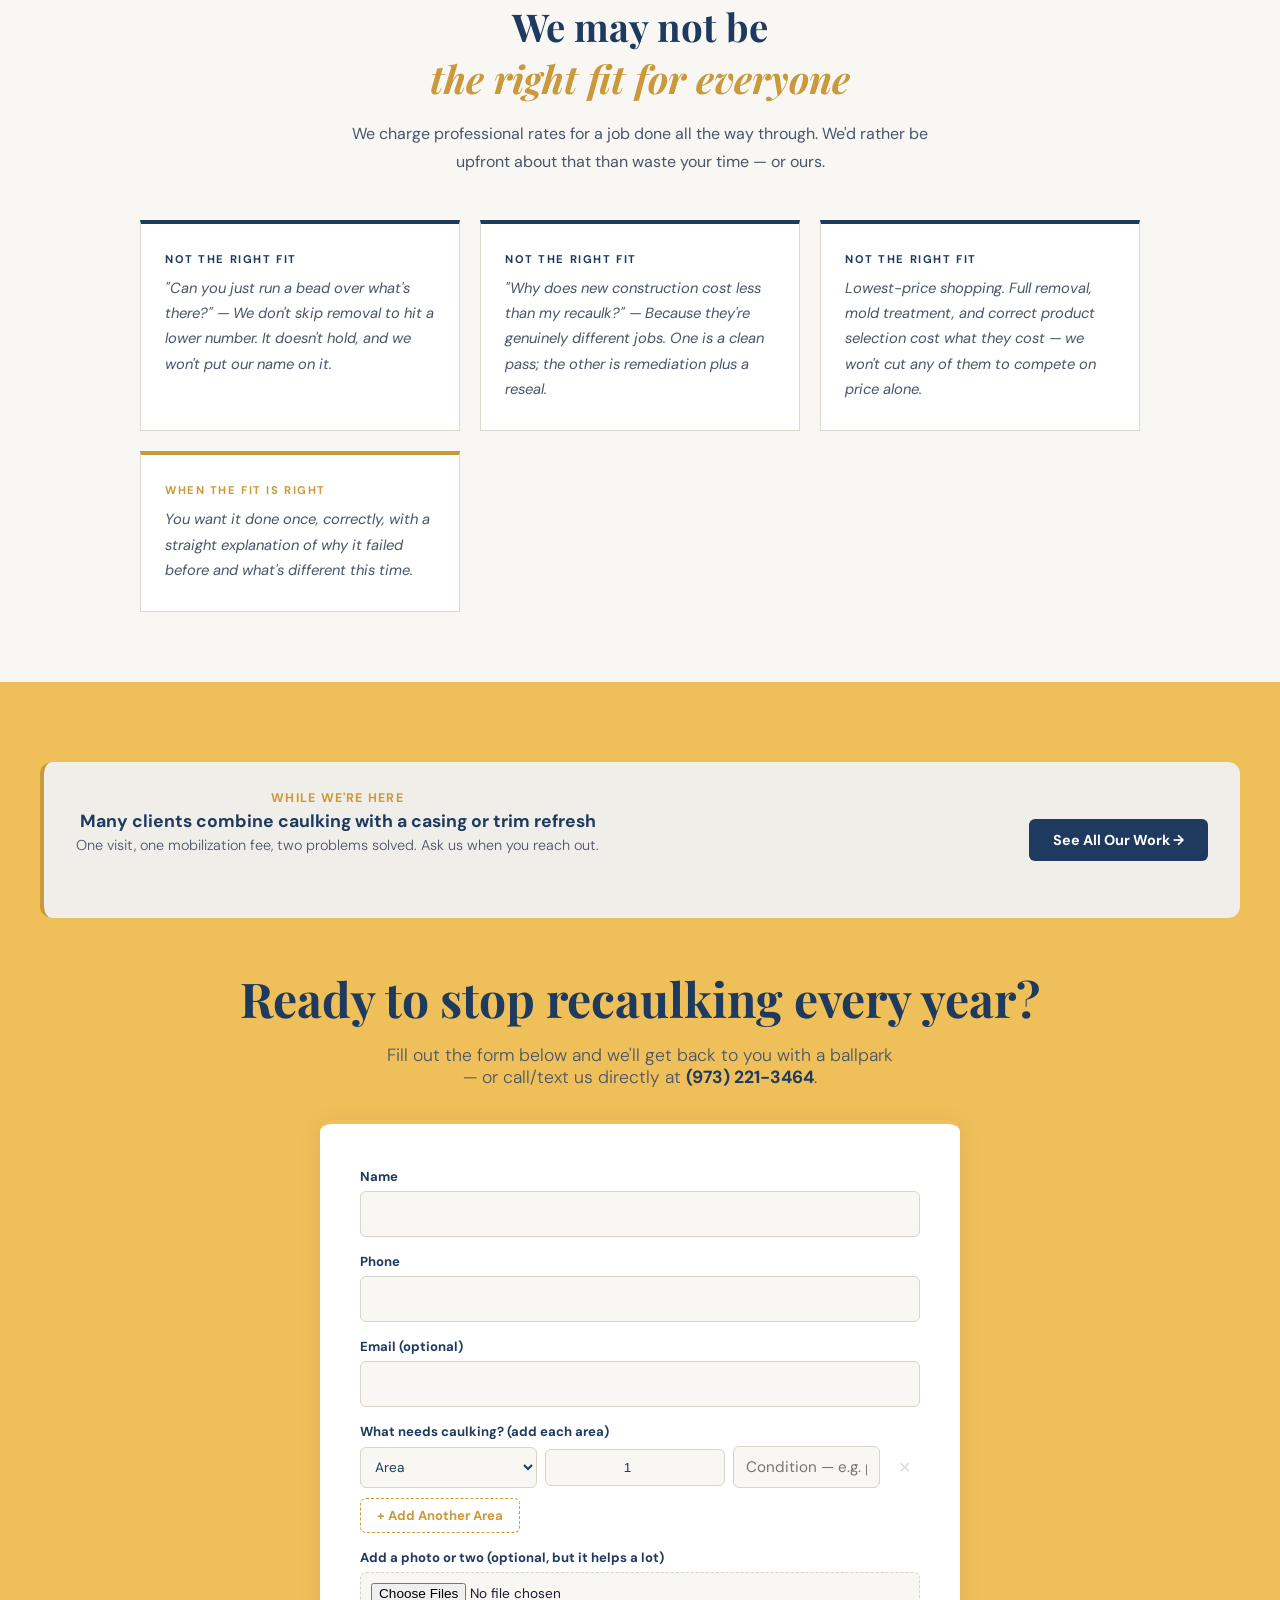
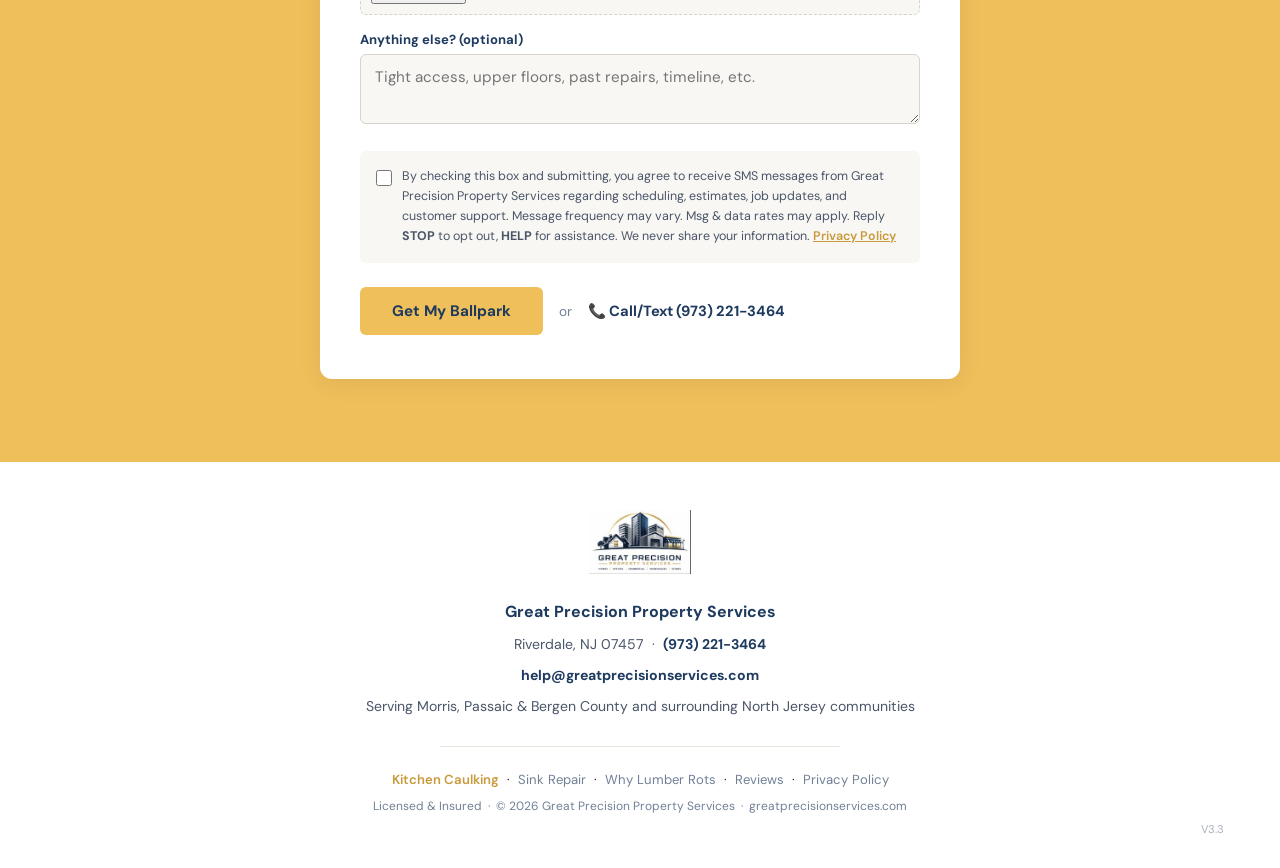
==== commit 9c5479ac: "V3.3 new ranges" ====
--- a/caulk/index.html
+++ b/caulk/index.html
@@ -466,7 +466,7 @@
 .qf-row input:focus, .qf-row textarea:focus { outline:none; border-color:var(--gold-dark); background:var(--white); }
 .qf-area-row { display:flex; gap:8px; margin-bottom:10px; align-items:center; }
 .qf-area-select { flex:0 0 110px; padding:10px; border:1px solid #D8D3C8; border-radius:6px; font-size:0.85rem; background:var(--off-white); color:var(--navy); font-family:"DM Sans",sans-serif; }
-.qf-area-qty { flex:0 0 56px; padding:10px 6px; border:1px solid #D8D3C8; border-radius:6px; font-size:0.85rem; background:var(--off-white); color:var(--navy); text-align:center; }
+.qf-area-qty { flex:0 0 40px; padding:10px 4px; border:1px solid #D8D3C8; border-radius:6px; font-size:0.85rem; background:var(--off-white); color:var(--navy); text-align:center; }
 .qf-area-length { flex:0 0 100px; padding:10px 6px; border:1px solid #D8D3C8; border-radius:6px; font-size:0.8rem; background:var(--off-white); color:var(--navy); font-family:"DM Sans",sans-serif; }
 .qf-area-memo { flex:1; min-width:0; padding:10px 12px; border:1px solid #D8D3C8; border-radius:6px; font-size:0.85rem; background:var(--off-white); color:var(--navy); font-family:"DM Sans",sans-serif; }
 .qf-area-row input.qf-area-memo { width:auto; flex:1; min-width:80px; padding:10px 12px; }
@@ -483,6 +483,14 @@
   .qf-area-memo { flex:1 1 100%; order:3; }
 }
 .qf-row input[type=file] { width:100%; padding:10px; border:1px dashed #D8D3C8; border-radius:6px; background:var(--off-white); font-size:0.85rem; font-family:"DM Sans",sans-serif; }
+
+/* BACK TO TOP */
+.back-to-top-btn { position:fixed; bottom:24px; right:24px; width:48px; height:48px; border-radius:50%; background:var(--navy); color:var(--gold); border:none; font-size:1.3rem; line-height:1; cursor:pointer; box-shadow:0 4px 16px rgba(0,0,0,0.28); opacity:0; visibility:hidden; transform:translateY(8px); transition:opacity 0.25s ease, transform 0.25s ease, visibility 0.25s ease; z-index:999; }
+.back-to-top-btn.visible { opacity:1; visibility:visible; transform:translateY(0); }
+.back-to-top-btn:hover { background:#152d4a; }
+@media (max-width:520px) {
+  .back-to-top-btn { bottom:16px; right:16px; width:44px; height:44px; }
+}
 .qf-consent { display:flex; gap:10px; align-items:flex-start; margin:22px 0 24px; padding:16px; background:var(--off-white); border-radius:6px; }
 .qf-consent input[type=checkbox] { margin-top:3px; width:16px; height:16px; flex-shrink:0; accent-color:var(--gold-dark); }
 .qf-consent label { font-size:0.78rem; color:var(--text-mid); line-height:1.6; }
@@ -849,10 +857,10 @@
             </select>
             <input type="number" class="qf-area-qty" min="1" value="1" title="Quantity">
             <select class="qf-area-length" title="Roughly how long, end to end?">
-              <option value="">Length?</option>
-              <option value="Under 10 ft">Under 10 ft</option>
-              <option value="10–20 ft">10–20 ft</option>
-              <option value="20–30 ft">20–30 ft</option>
+              <option value="">Length (linear ft)</option>
+              <option value="Under 15 ft">Under 15 ft</option>
+              <option value="15–25 ft">15–25 ft (typical kitchen)</option>
+              <option value="25+ ft">25+ ft — let's talk</option>
               <option value="Not sure">Not sure</option>
             </select>
             <input type="text" class="qf-area-memo" placeholder="Condition — e.g. peeling, moldy, gap at corner">
@@ -912,7 +920,7 @@
     <a href="/privacy" target="_blank" rel="noopener noreferrer" style="color:var(--text-light);text-decoration:none">Privacy Policy</a>
   </p>
   <p class="footer-legal">Licensed &amp; Insured &nbsp;·&nbsp; © 2026 Great Precision Property Services &nbsp;·&nbsp; greatprecisionservices.com</p>
-  <p style="text-align:right;font-size:0.7rem;color:var(--text-light);margin:8px 16px 0 0;opacity:0.6;">V3.2</p>
+  <p style="text-align:right;font-size:0.7rem;color:var(--text-light);margin:8px 16px 0 0;opacity:0.6;">V3.3</p>
 </footer>
 
 <script>
@@ -1070,6 +1078,21 @@
   });
 }
 
+// BACK TO TOP
+const backToTopBtn = document.getElementById('back-to-top');
+if (backToTopBtn) {
+  window.addEventListener('scroll', function () {
+    if (window.scrollY > 600) {
+      backToTopBtn.classList.add('visible');
+    } else {
+      backToTopBtn.classList.remove('visible');
+    }
+  });
+  backToTopBtn.addEventListener('click', function () {
+    window.scrollTo({ top: 0, behavior: 'smooth' });
+  });
+}
+
 // SCROLL ANIMATIONS
 document.documentElement.classList.add('js-ready'); // only hide-then-reveal if JS actually runs
 const observer = new IntersectionObserver((entries) => {
@@ -1139,5 +1162,6 @@
   if (e.key === 'Escape') closeLightbox();
 });
 </script>
+<button id="back-to-top" class="back-to-top-btn" aria-label="Back to top">↑</button>
 </body>
 </html>
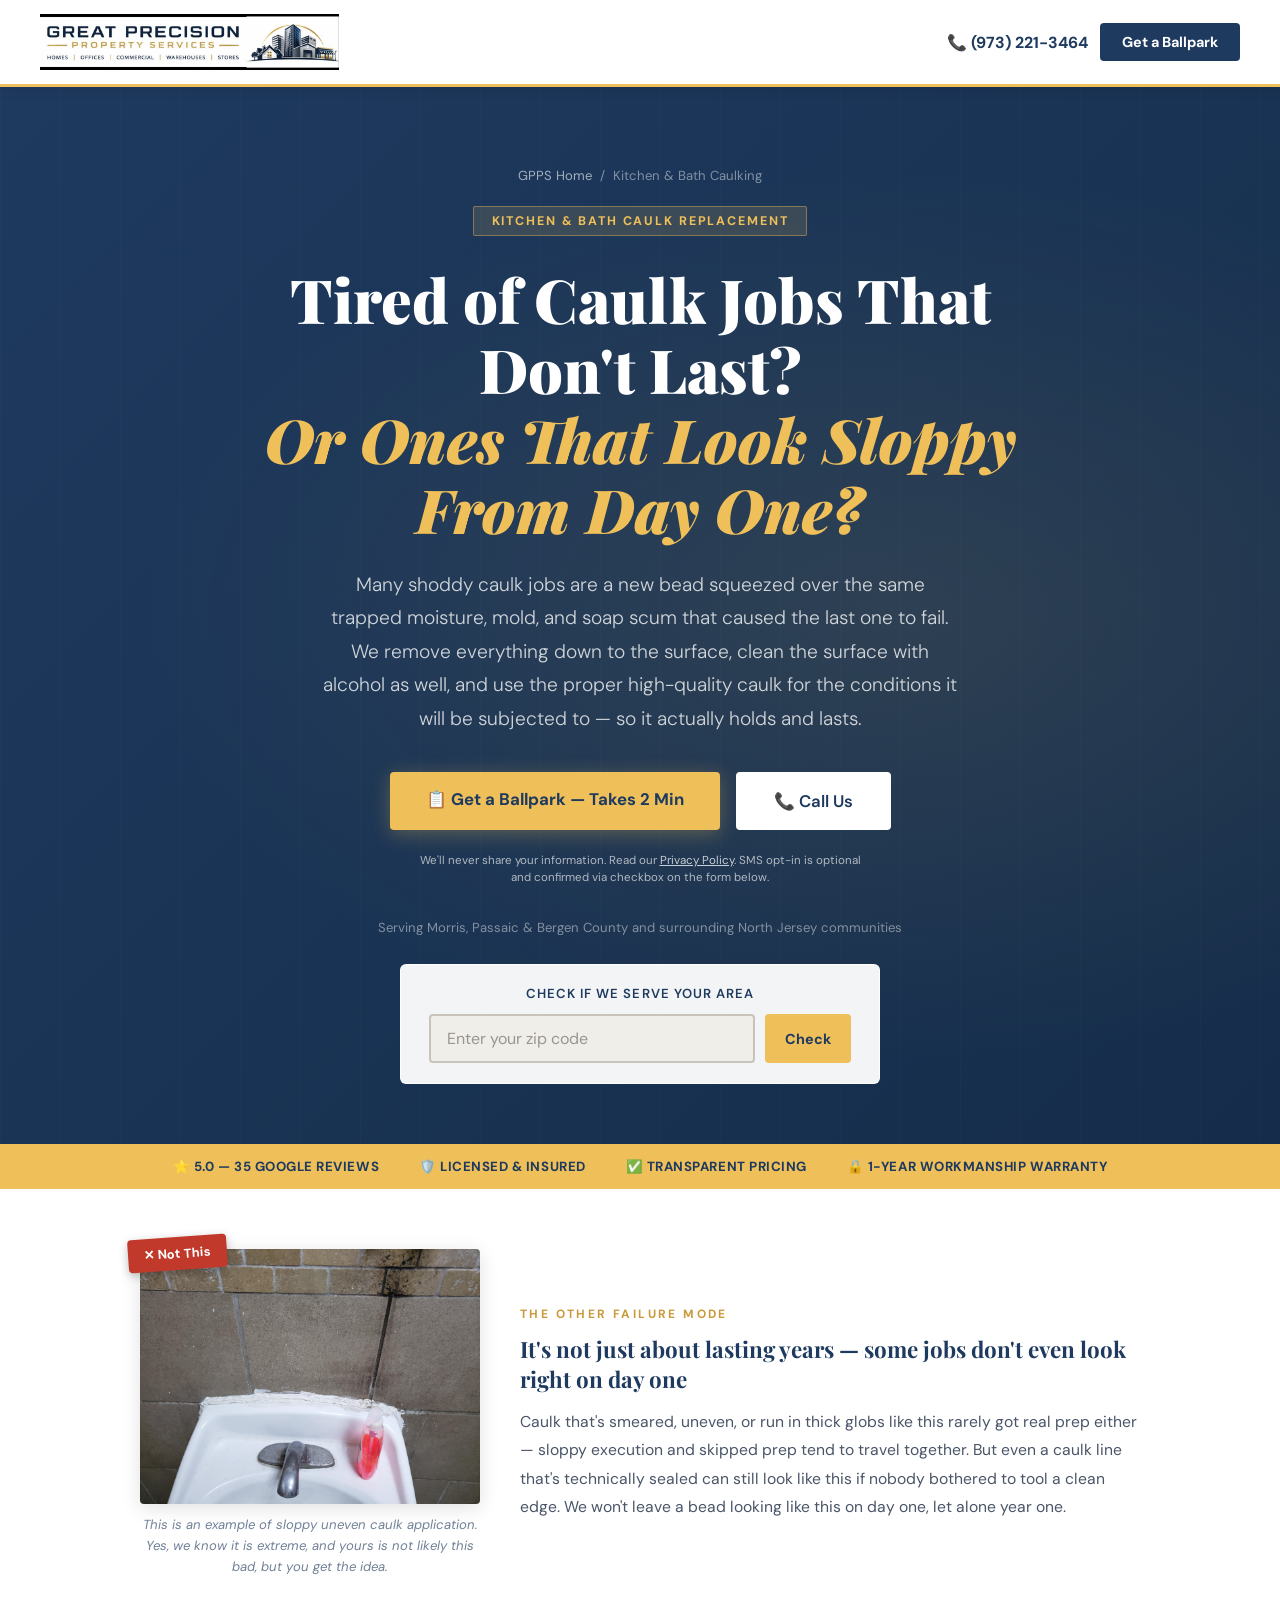
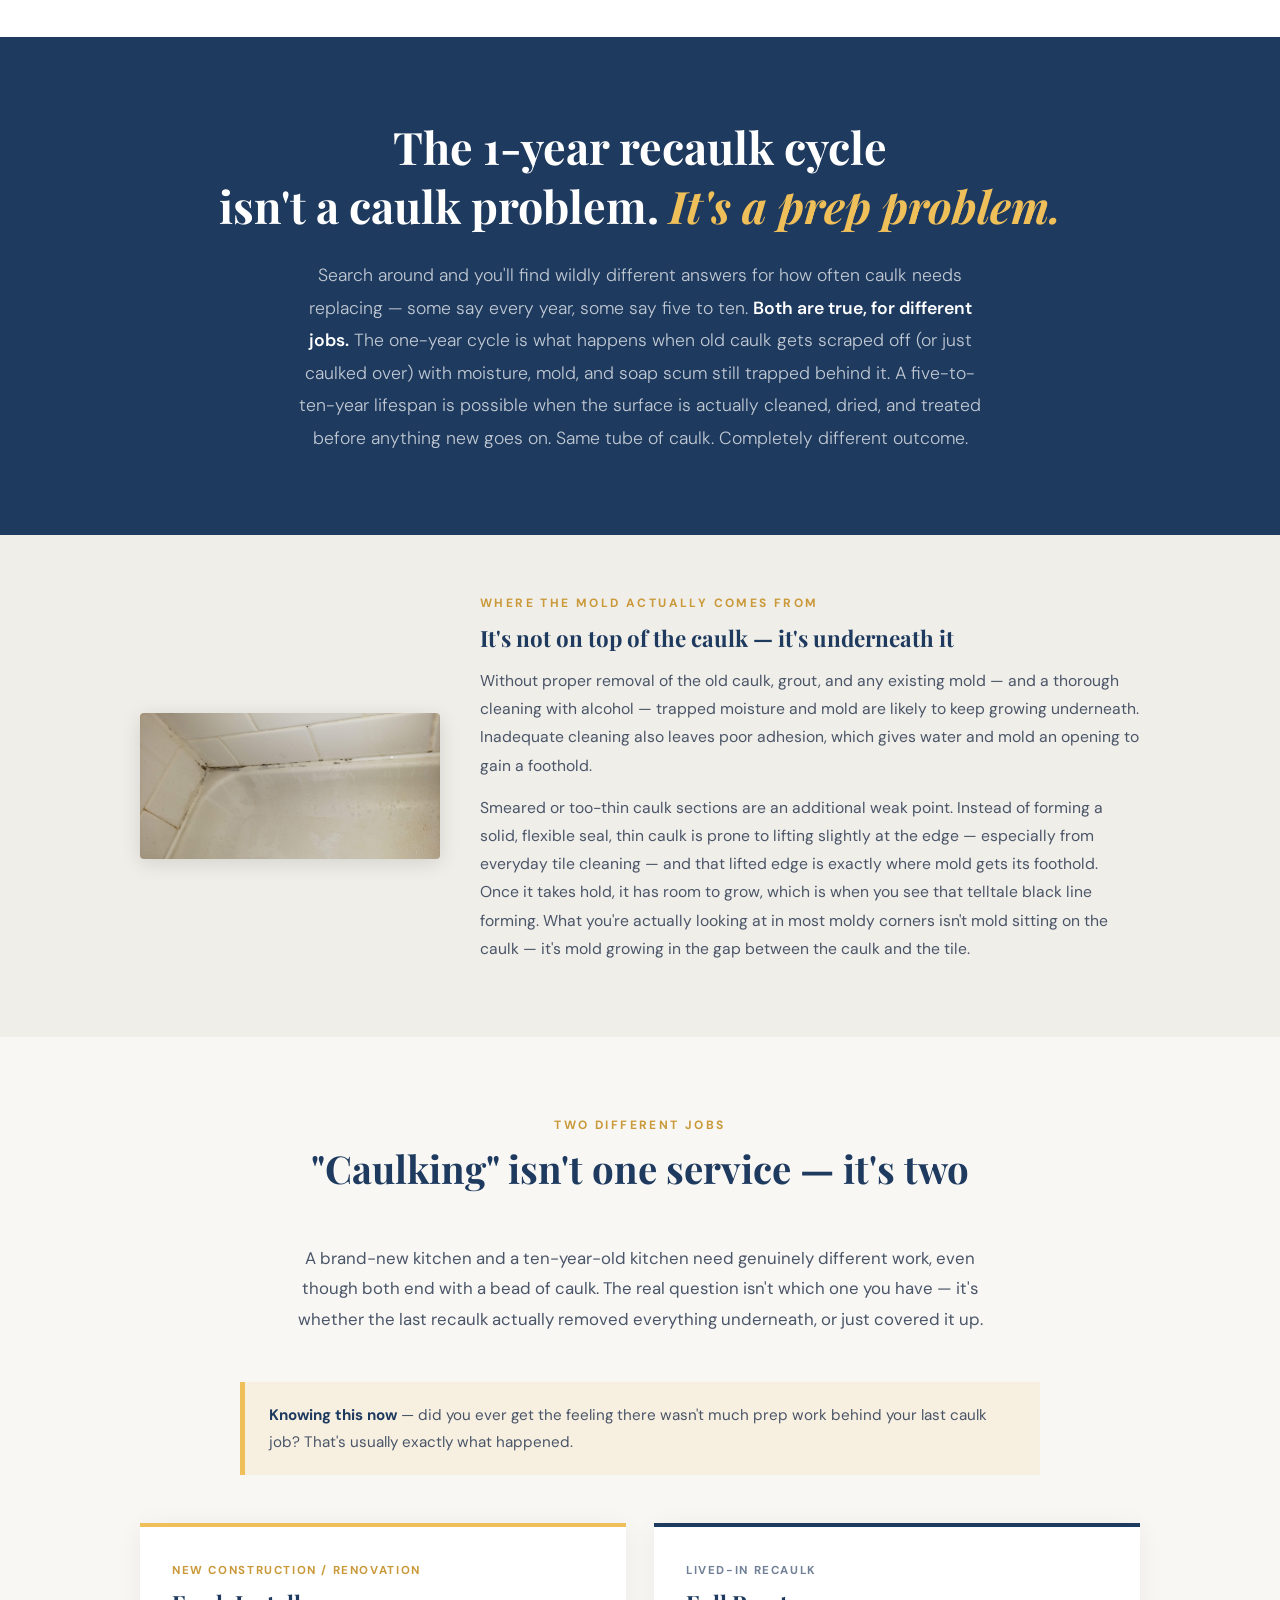
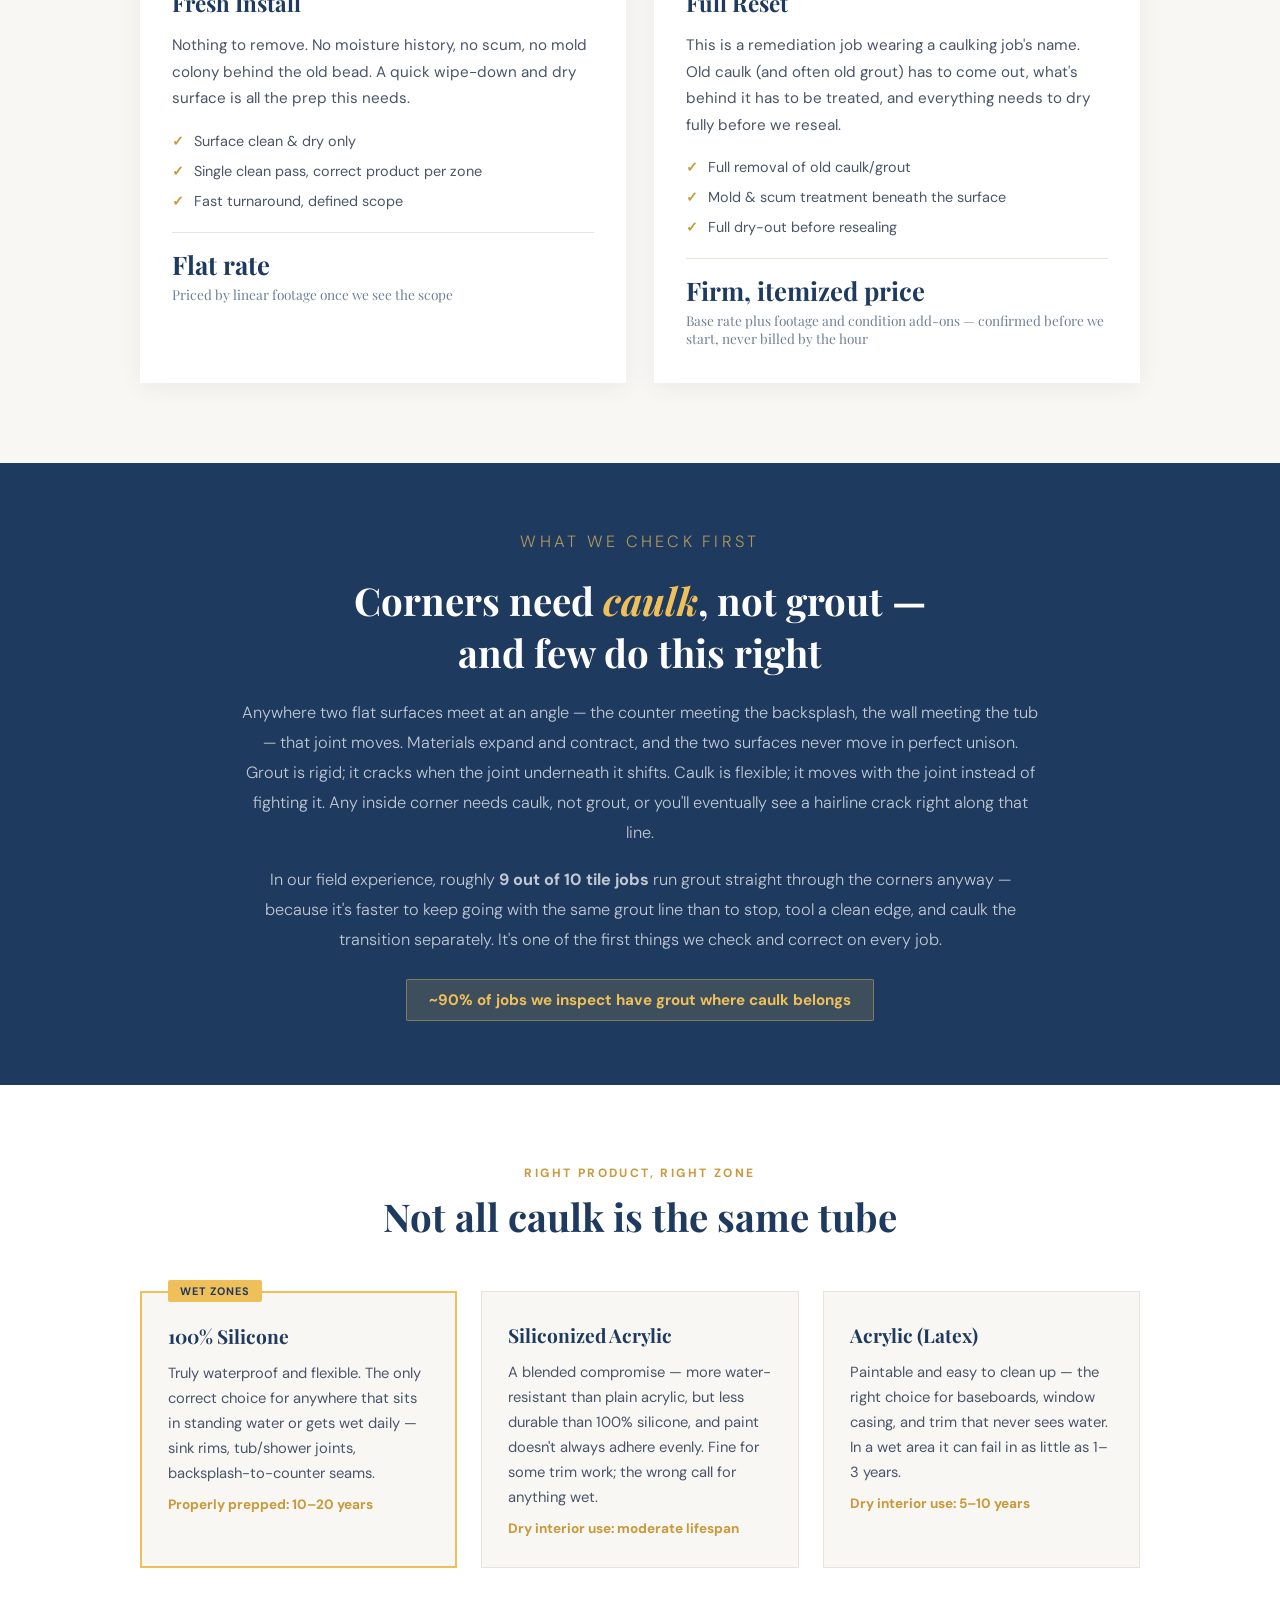
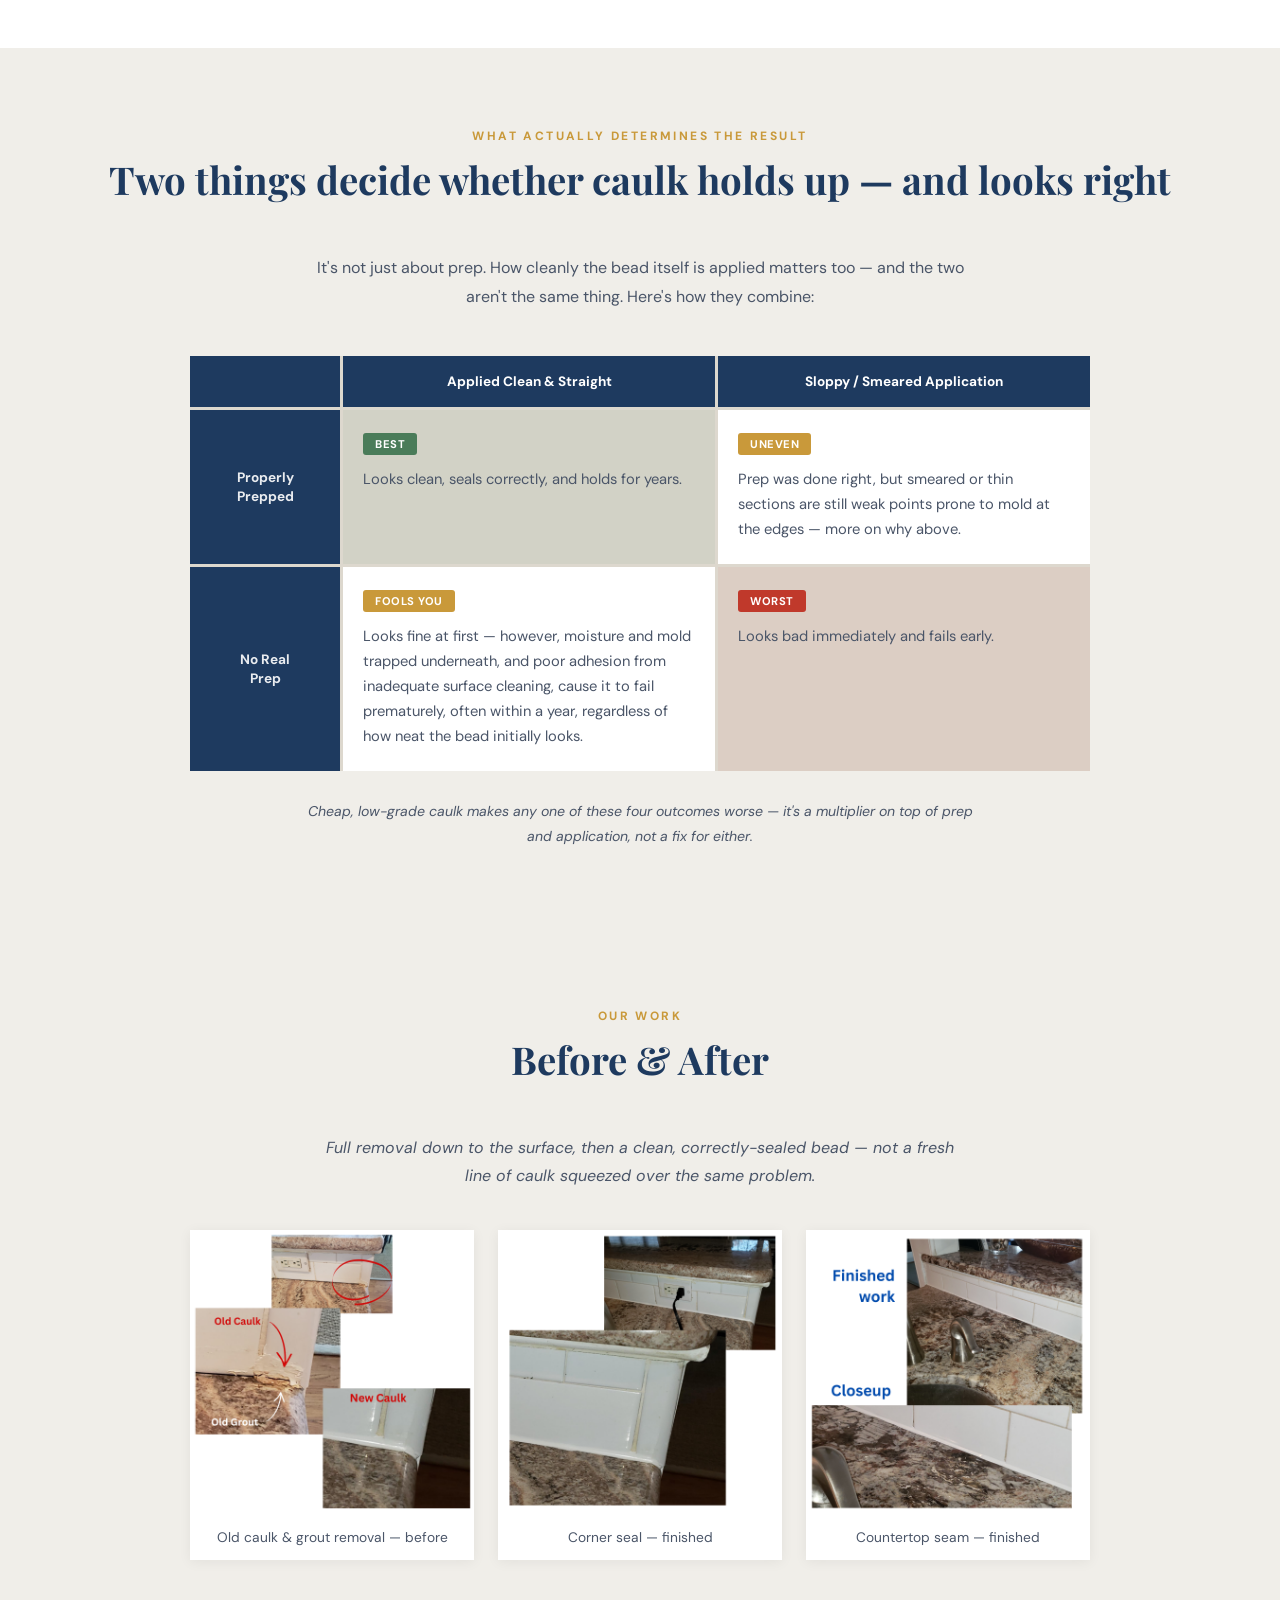
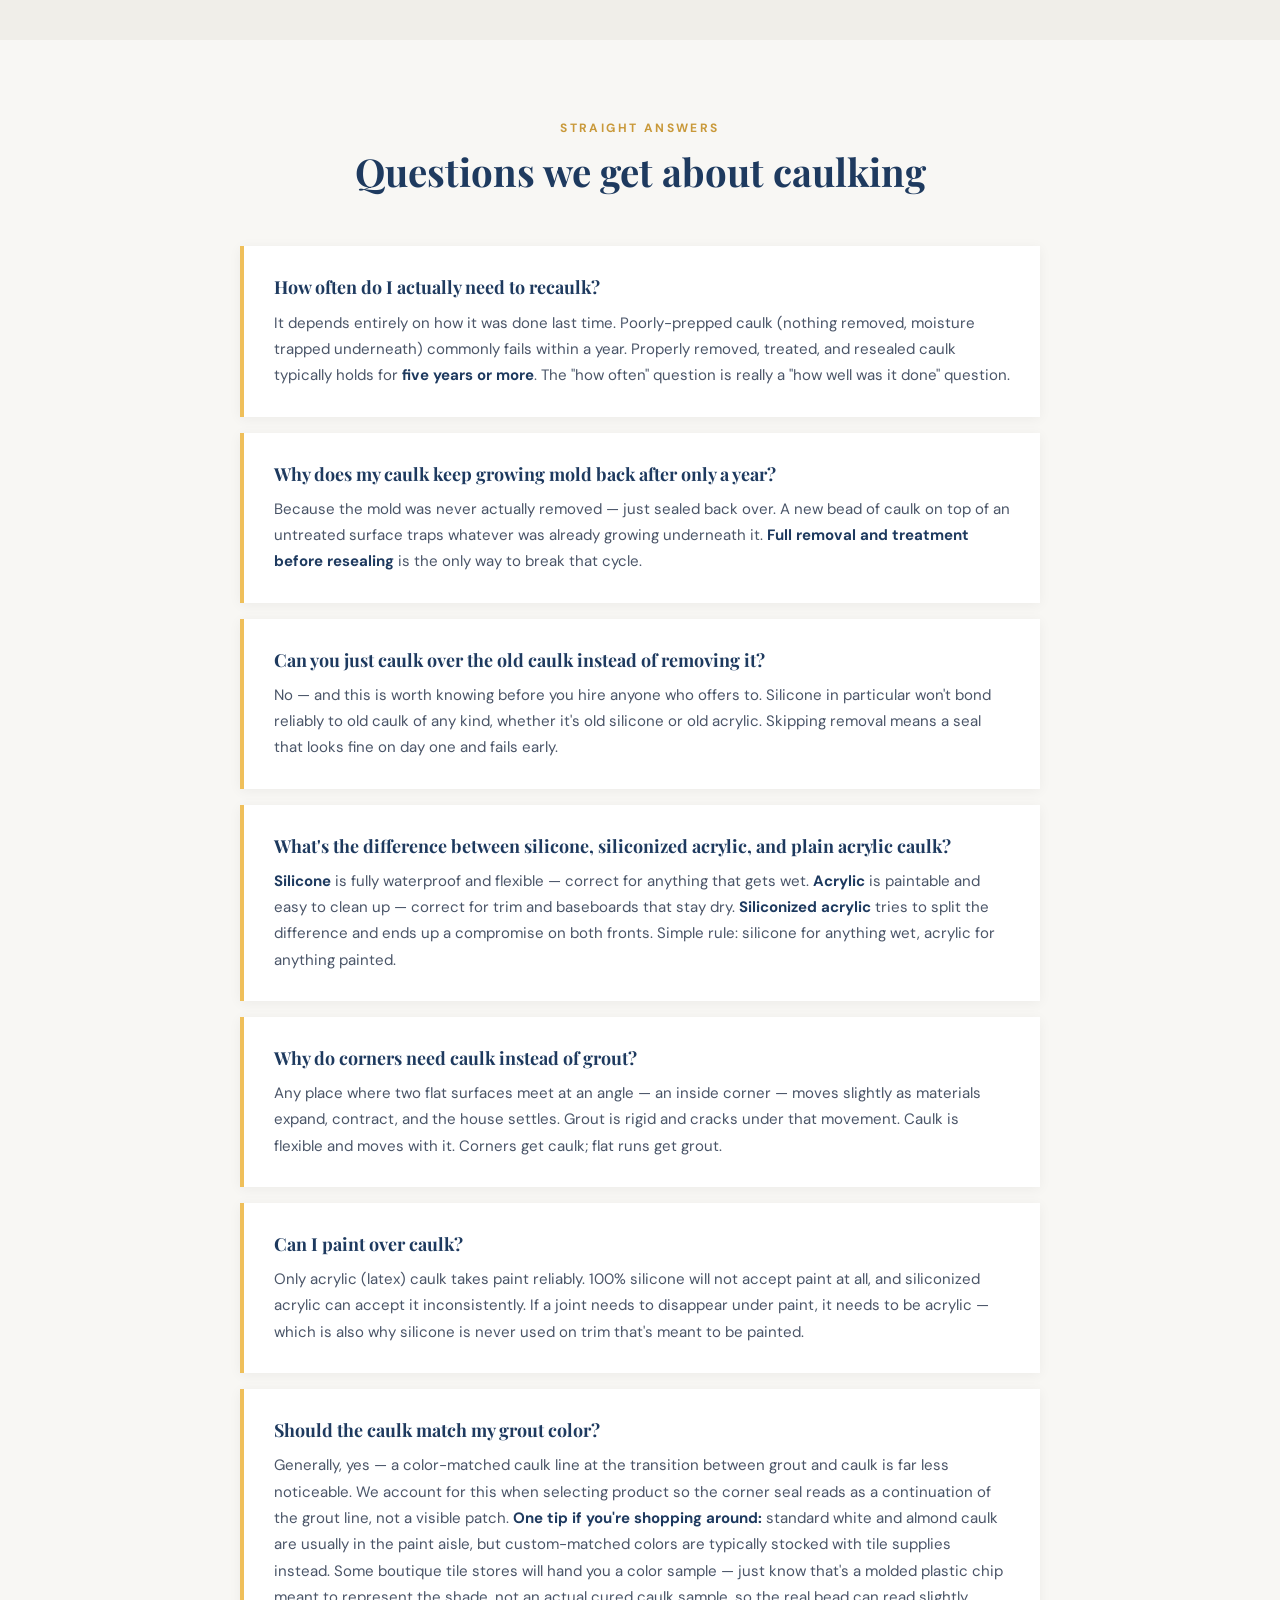
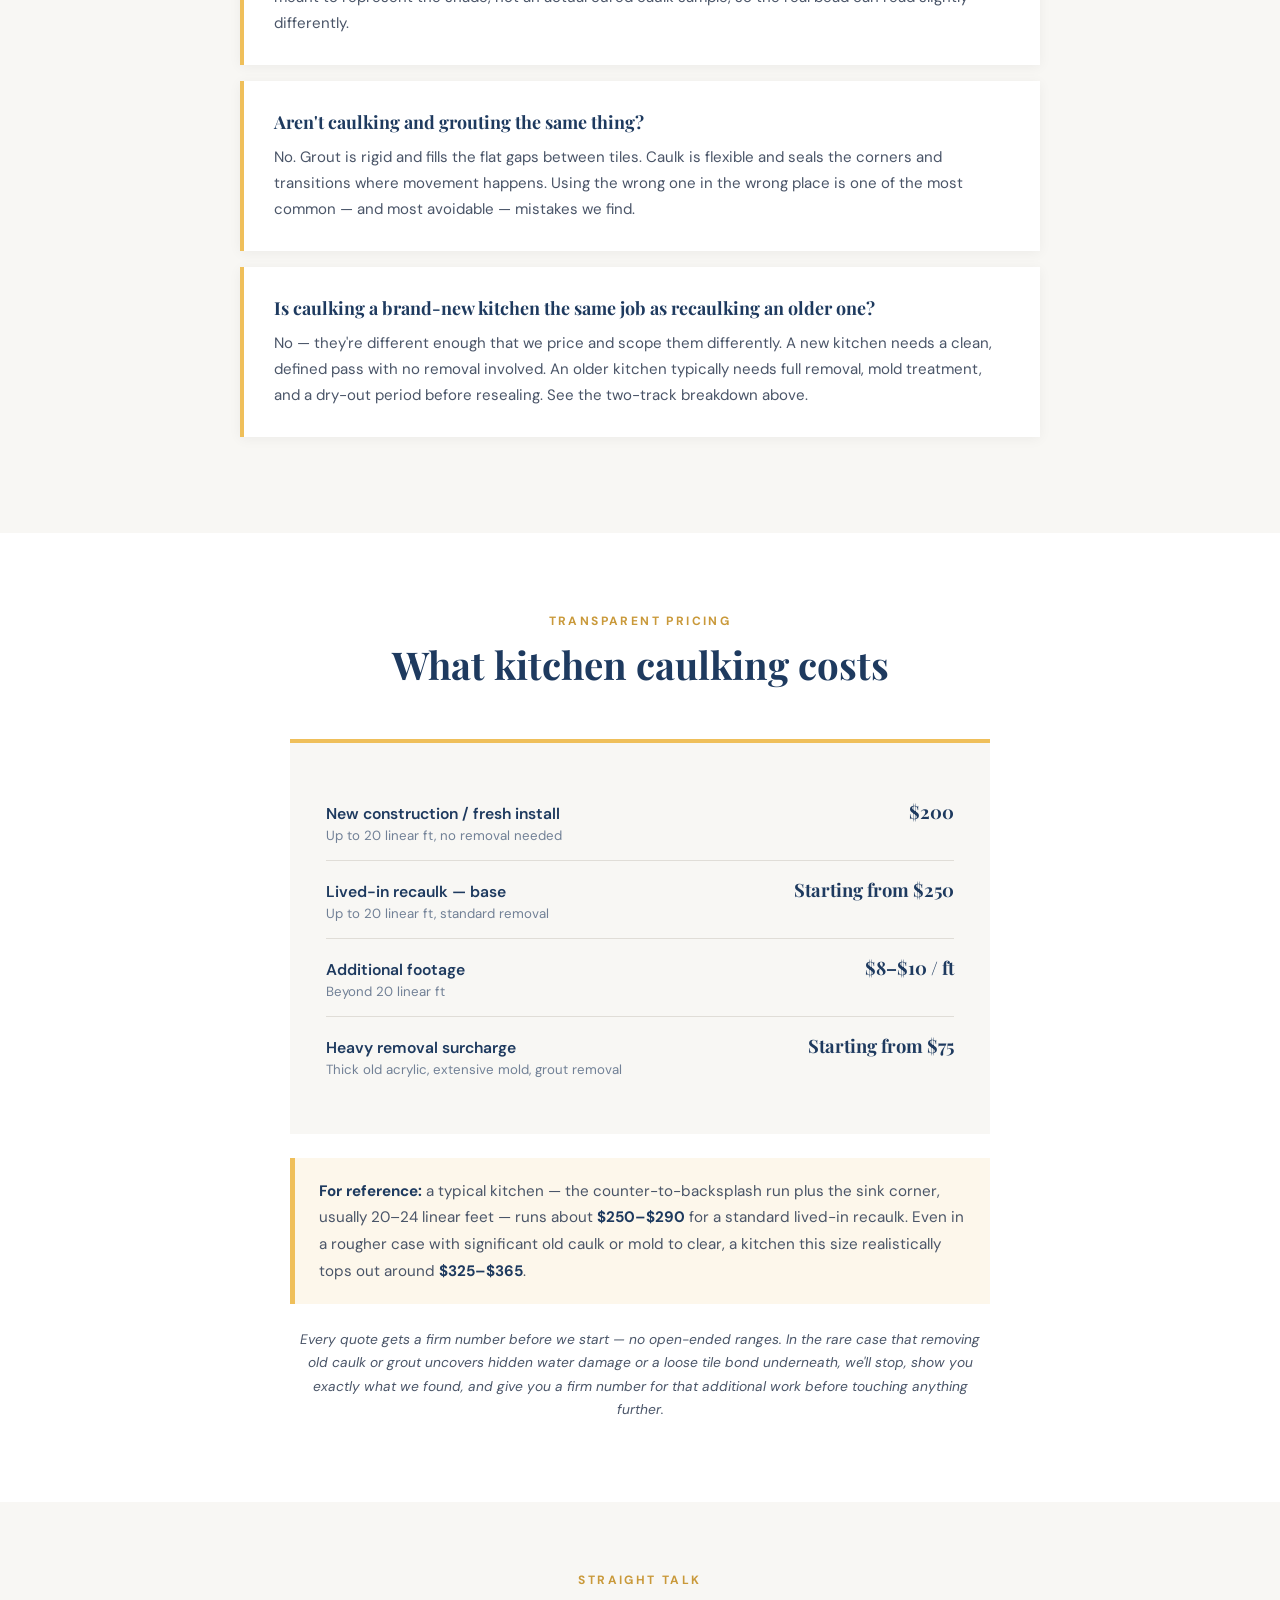
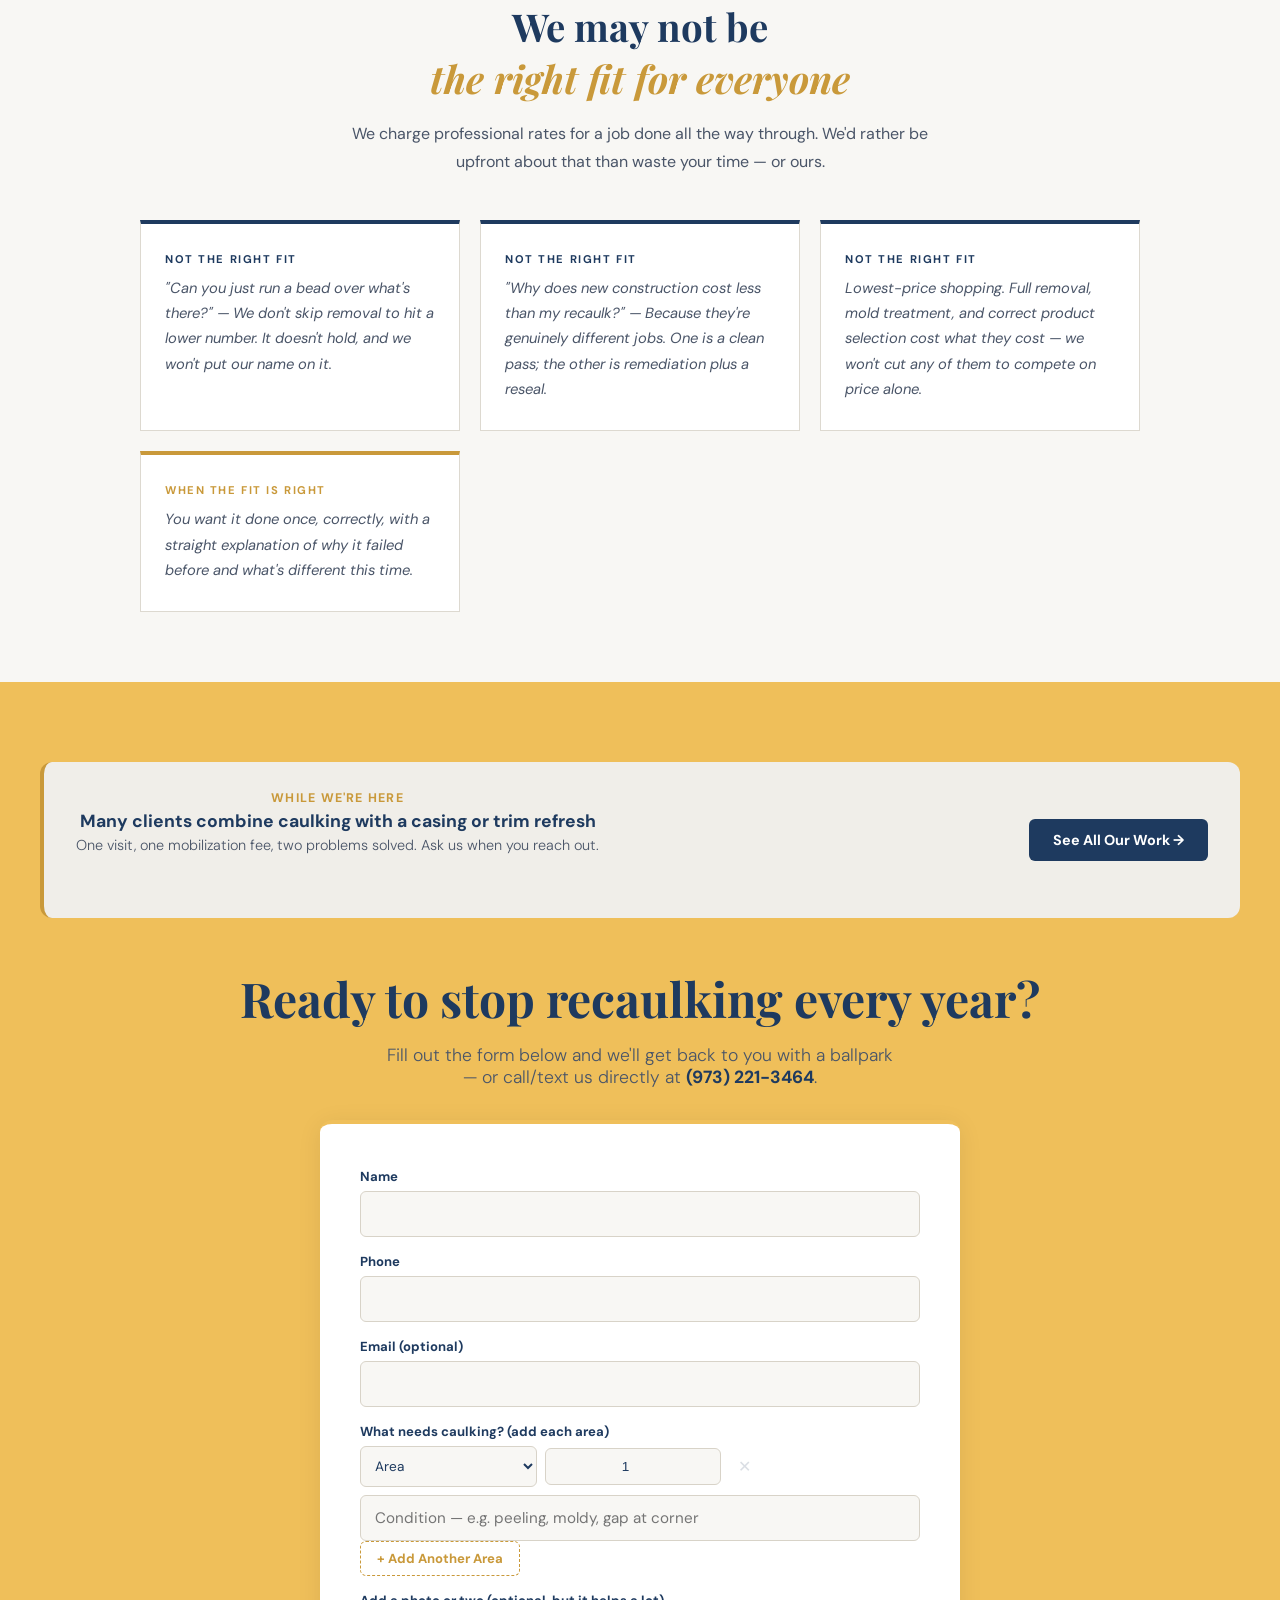
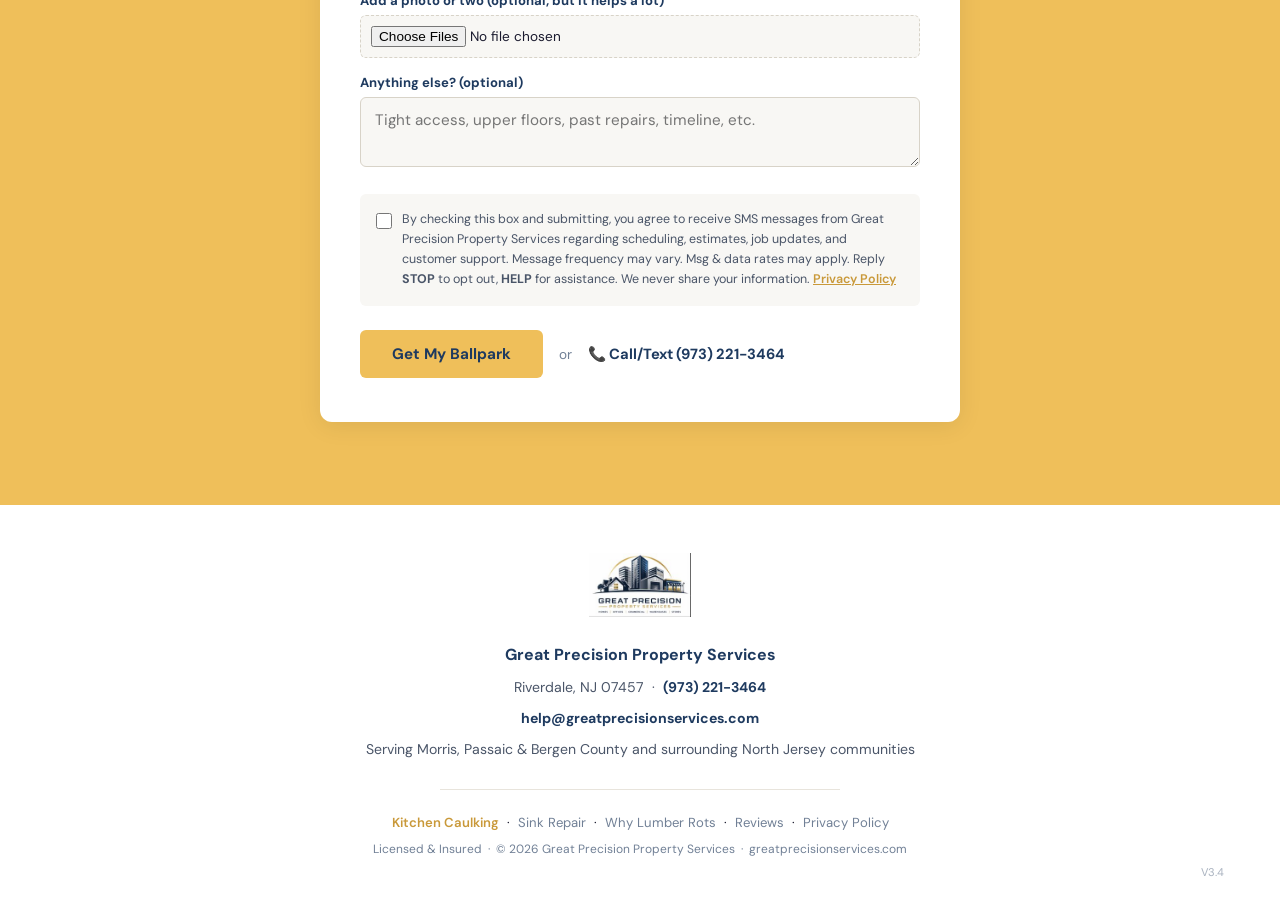
==== commit 71dd5def: "V3.4 bigger condition field" ====
--- a/caulk/index.html
+++ b/caulk/index.html
@@ -464,23 +464,20 @@
 }
 .qf-row textarea { resize:vertical; min-height:70px; }
 .qf-row input:focus, .qf-row textarea:focus { outline:none; border-color:var(--gold-dark); background:var(--white); }
-.qf-area-row { display:flex; gap:8px; margin-bottom:10px; align-items:center; }
-.qf-area-select { flex:0 0 110px; padding:10px; border:1px solid #D8D3C8; border-radius:6px; font-size:0.85rem; background:var(--off-white); color:var(--navy); font-family:"DM Sans",sans-serif; }
-.qf-area-qty { flex:0 0 40px; padding:10px 4px; border:1px solid #D8D3C8; border-radius:6px; font-size:0.85rem; background:var(--off-white); color:var(--navy); text-align:center; }
-.qf-area-length { flex:0 0 100px; padding:10px 6px; border:1px solid #D8D3C8; border-radius:6px; font-size:0.8rem; background:var(--off-white); color:var(--navy); font-family:"DM Sans",sans-serif; }
-.qf-area-memo { flex:1; min-width:0; padding:10px 12px; border:1px solid #D8D3C8; border-radius:6px; font-size:0.85rem; background:var(--off-white); color:var(--navy); font-family:"DM Sans",sans-serif; }
-.qf-area-row input.qf-area-memo { width:auto; flex:1; min-width:80px; padding:10px 12px; }
-.qf-area-remove { flex:0 0 32px; height:32px; border:none; background:transparent; color:var(--text-light); font-size:1rem; cursor:pointer; border-radius:6px; }
+.qf-area-row { margin-bottom:14px; padding-bottom:14px; border-bottom:1px solid #EDE9DF; }
+.qf-area-row:last-child { border-bottom:none; margin-bottom:0; padding-bottom:0; }
+.qf-area-row-top { display:flex; gap:8px; align-items:center; margin-bottom:8px; }
+.qf-area-select { flex:0 0 100px; padding:10px; border:1px solid #D8D3C8; border-radius:6px; font-size:0.85rem; background:var(--off-white); color:var(--navy); font-family:"DM Sans",sans-serif; }
+.qf-area-qty { flex:0 0 34px; padding:10px 2px; border:1px solid #D8D3C8; border-radius:6px; font-size:0.85rem; background:var(--off-white); color:var(--navy); text-align:center; }
+.qf-area-length { flex:1; min-width:0; padding:10px 6px; border:1px solid #D8D3C8; border-radius:6px; font-size:0.8rem; background:var(--off-white); color:var(--navy); font-family:"DM Sans",sans-serif; }
+.qf-area-memo { width:100%; padding:10px 12px; border:1px solid #D8D3C8; border-radius:6px; font-size:0.85rem; background:var(--off-white); color:var(--navy); font-family:"DM Sans",sans-serif; }
+.qf-area-remove { flex:0 0 30px; height:30px; border:none; background:transparent; color:var(--text-light); font-size:1rem; cursor:pointer; border-radius:6px; }
 .qf-area-remove:hover:not(:disabled) { background:rgba(192,57,43,0.1); color:#C0392B; }
 .qf-area-remove:disabled { opacity:0.25; cursor:default; }
 .qf-add-area-btn { background:none; border:1px dashed var(--gold-dark); color:var(--gold-dark); font-weight:700; font-size:0.82rem; padding:8px 16px; border-radius:6px; cursor:pointer; font-family:"DM Sans",sans-serif; }
 .qf-add-area-btn:hover { background:rgba(239,191,90,0.1); }
 @media (max-width:520px) {
-  .qf-area-row { flex-wrap:wrap; }
-  .qf-area-select { flex:1 1 45%; }
-  .qf-area-qty { flex:0 0 60px; }
-  .qf-area-length { flex:1 1 40%; }
-  .qf-area-memo { flex:1 1 100%; order:3; }
+  .qf-area-select { flex:0 0 88px; font-size:0.8rem; }
 }
 .qf-row input[type=file] { width:100%; padding:10px; border:1px dashed #D8D3C8; border-radius:6px; background:var(--off-white); font-size:0.85rem; font-family:"DM Sans",sans-serif; }
 
@@ -847,24 +844,26 @@
         <label>What needs caulking? (add each area)</label>
         <div id="qf-areas-list">
           <div class="qf-area-row">
-            <select class="qf-area-select">
-              <option value="">Area</option>
-              <option value="Kitchen">Kitchen</option>
-              <option value="Bathroom Sink/Vanity">Bathroom Sink/Vanity</option>
-              <option value="Bathtub">Bathtub</option>
-              <option value="Shower">Shower</option>
-              <option value="Other">Other</option>
-            </select>
-            <input type="number" class="qf-area-qty" min="1" value="1" title="Quantity">
-            <select class="qf-area-length" title="Roughly how long, end to end?">
-              <option value="">Length (linear ft)</option>
-              <option value="Under 15 ft">Under 15 ft</option>
-              <option value="15–25 ft">15–25 ft (typical kitchen)</option>
-              <option value="25+ ft">25+ ft — let's talk</option>
-              <option value="Not sure">Not sure</option>
-            </select>
+            <div class="qf-area-row-top">
+              <select class="qf-area-select">
+                <option value="">Area</option>
+                <option value="Kitchen">Kitchen</option>
+                <option value="Bathroom Sink/Vanity">Bathroom Sink/Vanity</option>
+                <option value="Bathtub">Bathtub</option>
+                <option value="Shower">Shower</option>
+                <option value="Other">Other</option>
+              </select>
+              <input type="number" class="qf-area-qty" min="1" value="1" title="Quantity">
+              <select class="qf-area-length" title="Roughly how long, end to end?">
+                <option value="">Length (linear ft)</option>
+                <option value="Under 15 ft">Under 15 ft</option>
+                <option value="15–25 ft">15–25 ft</option>
+                <option value="25+ ft">25+ ft — let's talk</option>
+                <option value="Not sure">Not sure</option>
+              </select>
+              <button type="button" class="qf-area-remove" aria-label="Remove this area" disabled>✕</button>
+            </div>
             <input type="text" class="qf-area-memo" placeholder="Condition — e.g. peeling, moldy, gap at corner">
-            <button type="button" class="qf-area-remove" aria-label="Remove this area" disabled>✕</button>
           </div>
         </div>
         <button type="button" id="qf-add-area" class="qf-add-area-btn">+ Add Another Area</button>
@@ -920,7 +919,7 @@
     <a href="/privacy" target="_blank" rel="noopener noreferrer" style="color:var(--text-light);text-decoration:none">Privacy Policy</a>
   </p>
   <p class="footer-legal">Licensed &amp; Insured &nbsp;·&nbsp; © 2026 Great Precision Property Services &nbsp;·&nbsp; greatprecisionservices.com</p>
-  <p style="text-align:right;font-size:0.7rem;color:var(--text-light);margin:8px 16px 0 0;opacity:0.6;">V3.3</p>
+  <p style="text-align:right;font-size:0.7rem;color:var(--text-light);margin:8px 16px 0 0;opacity:0.6;">V3.4</p>
 </footer>
 
 <script>
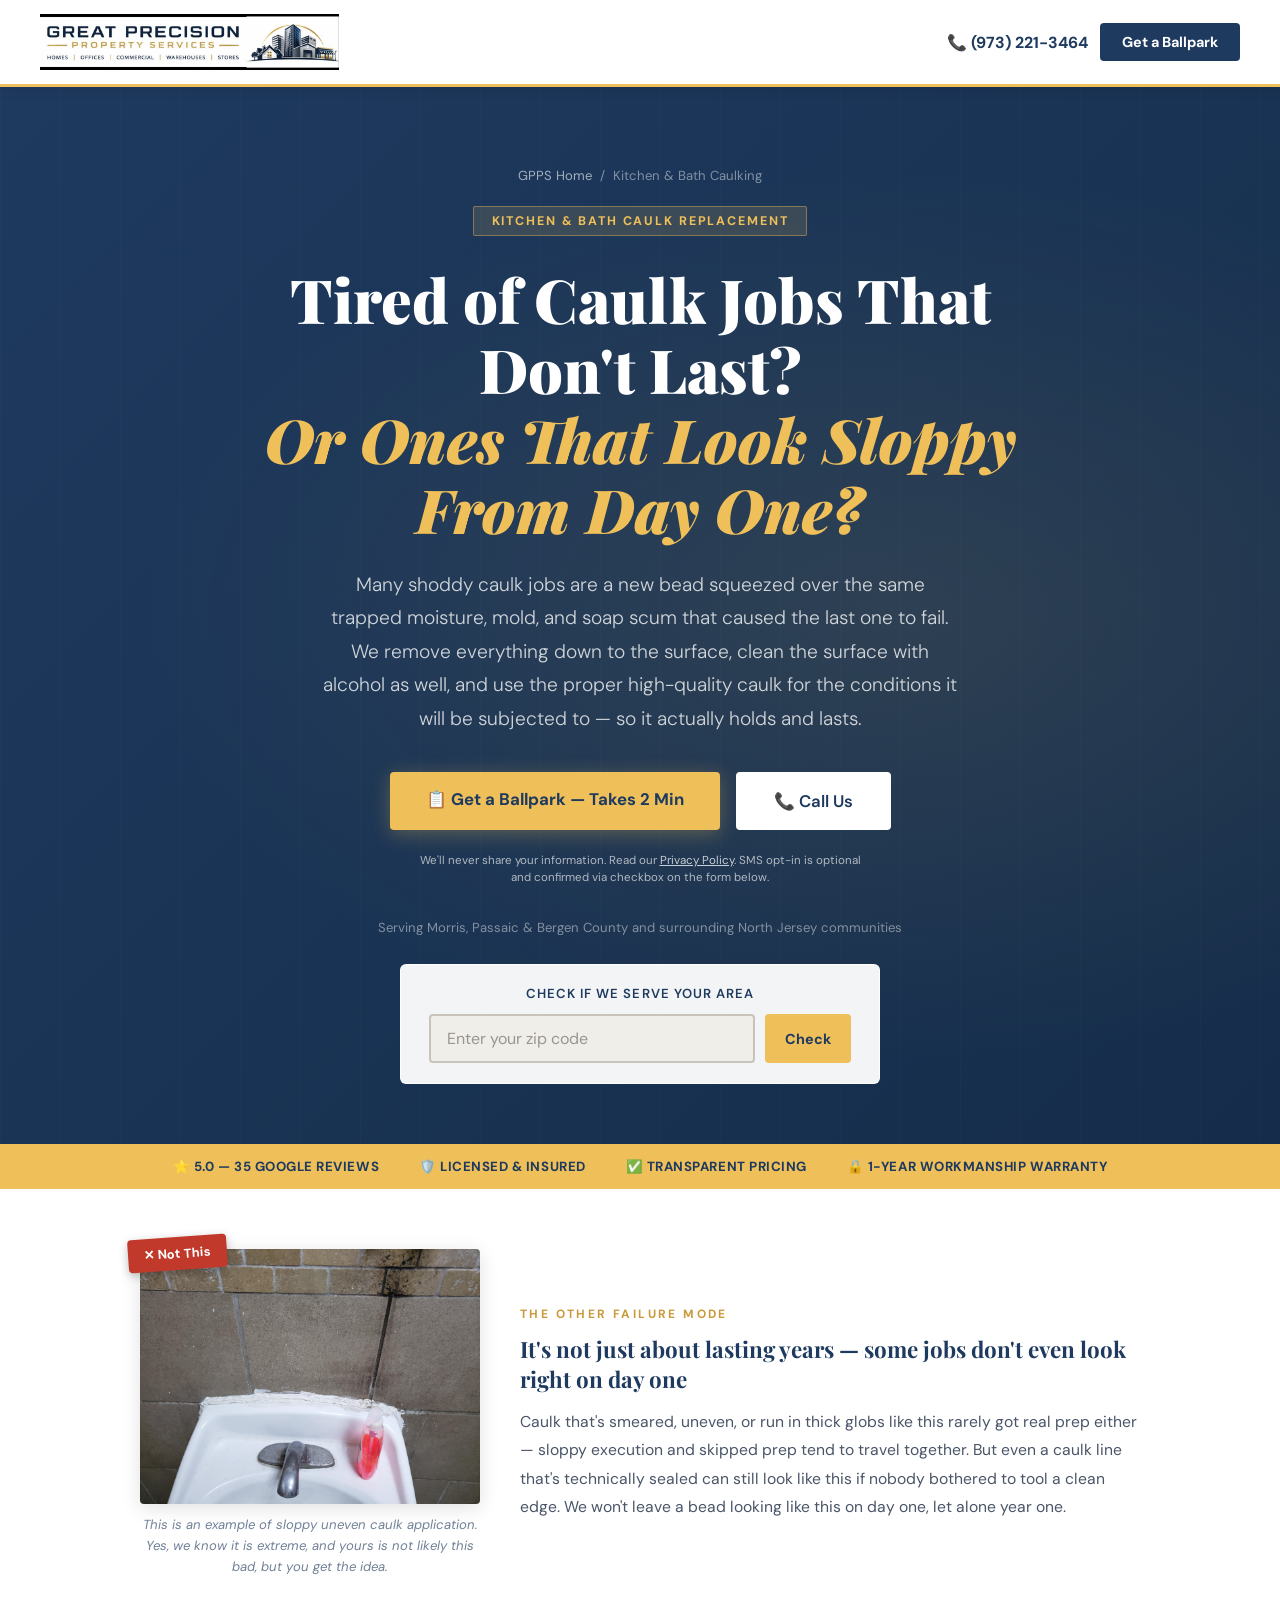
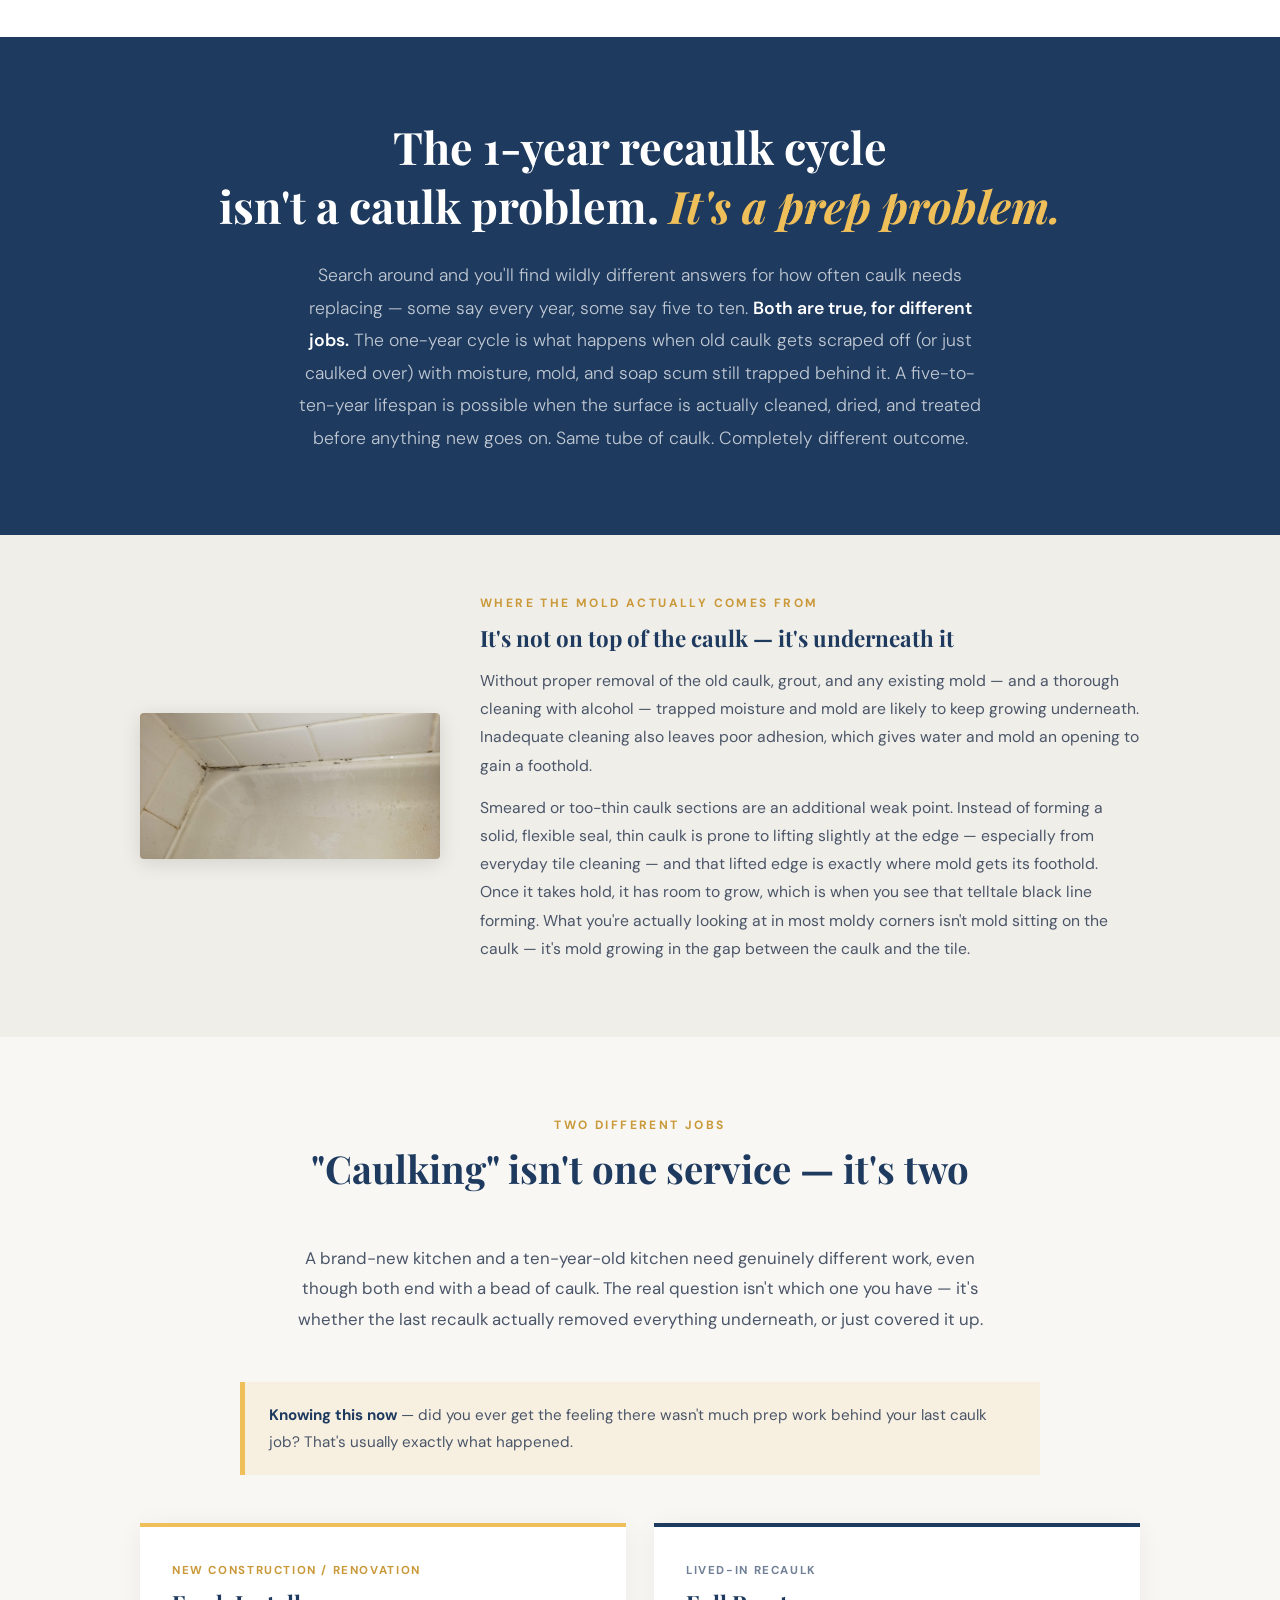
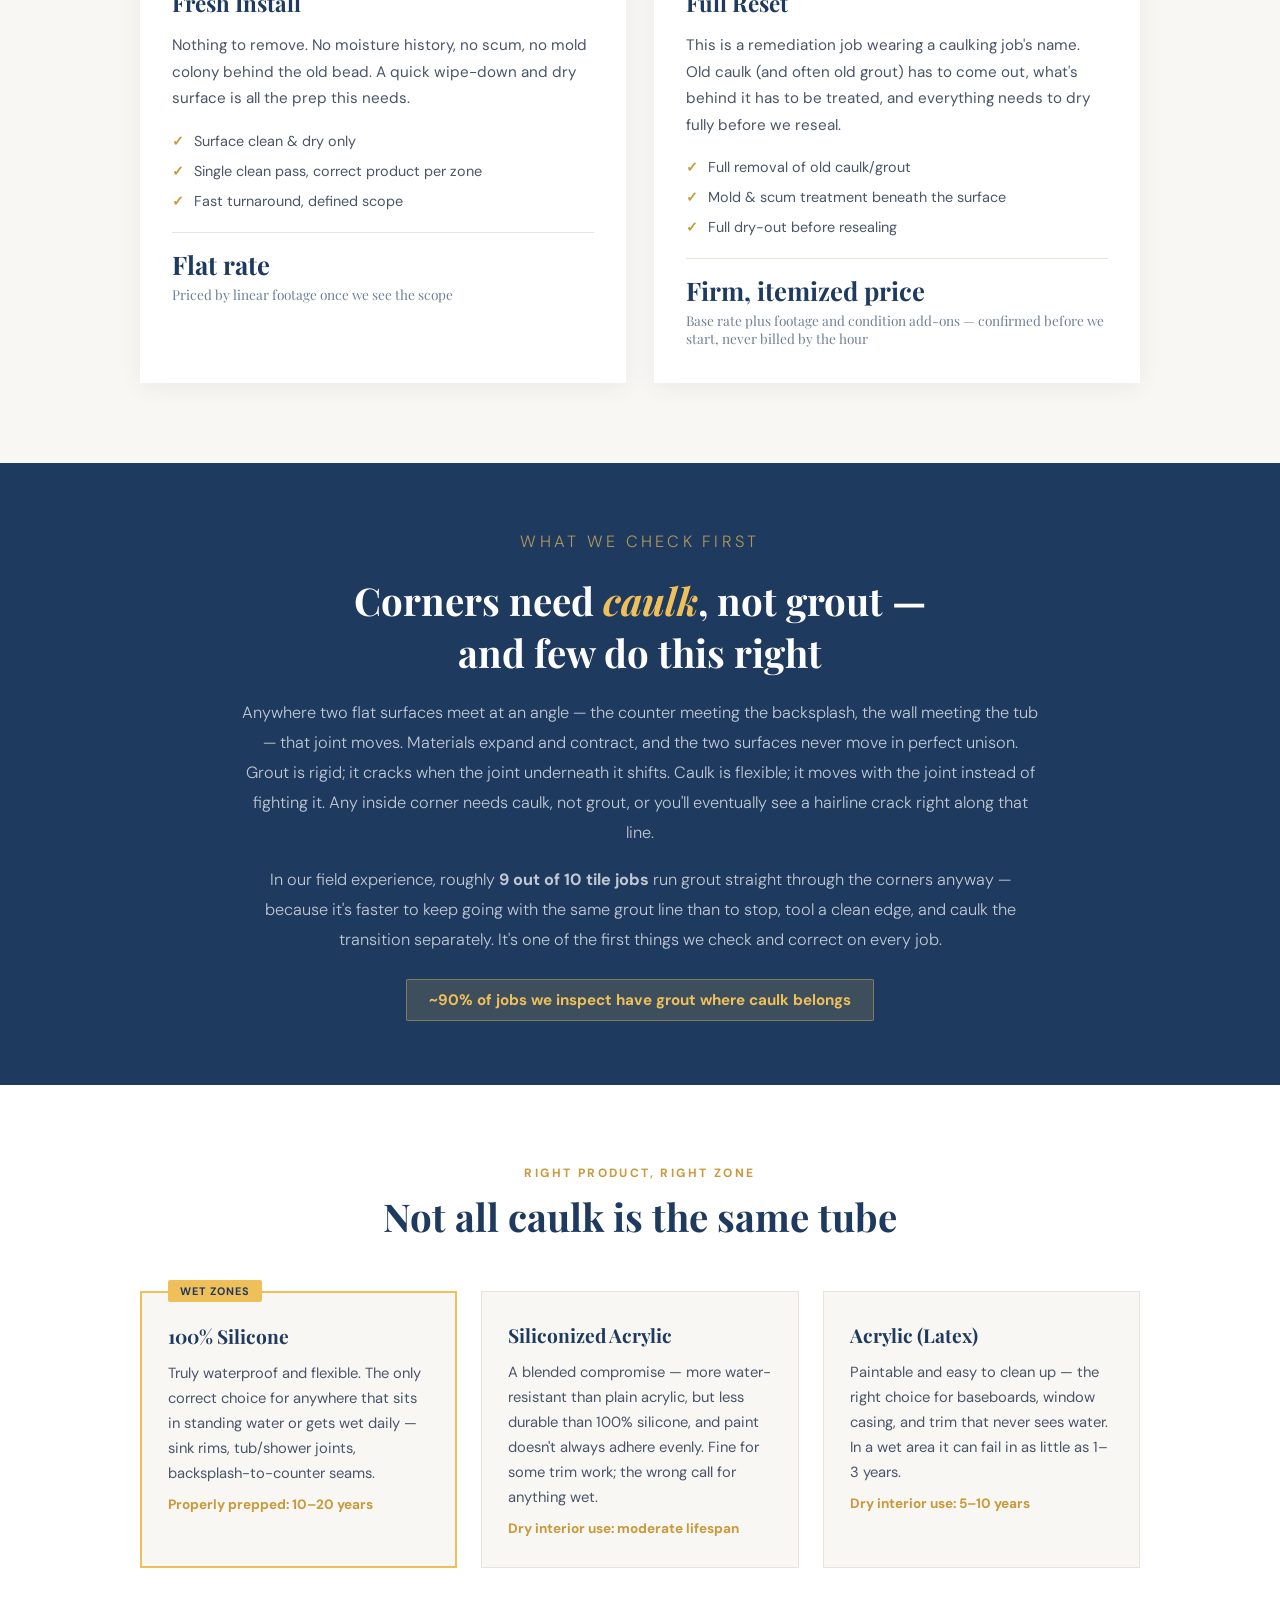
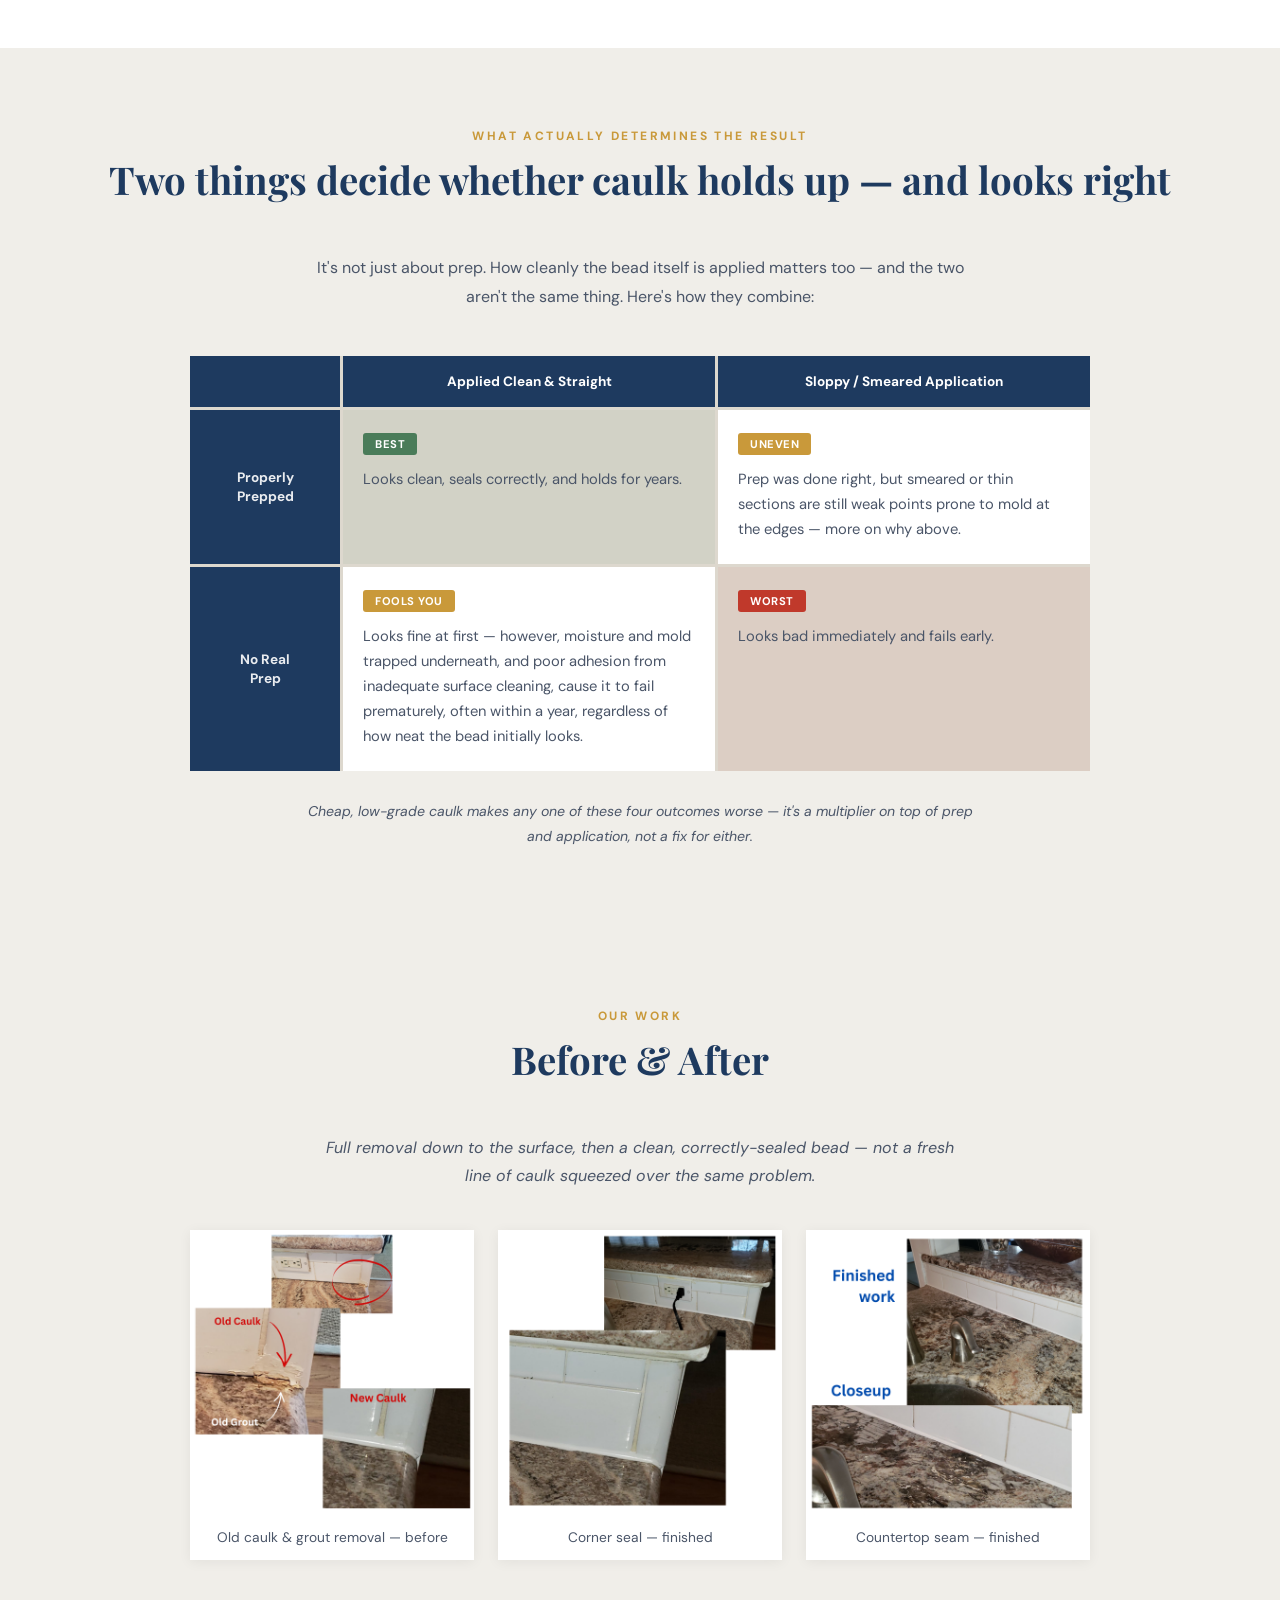
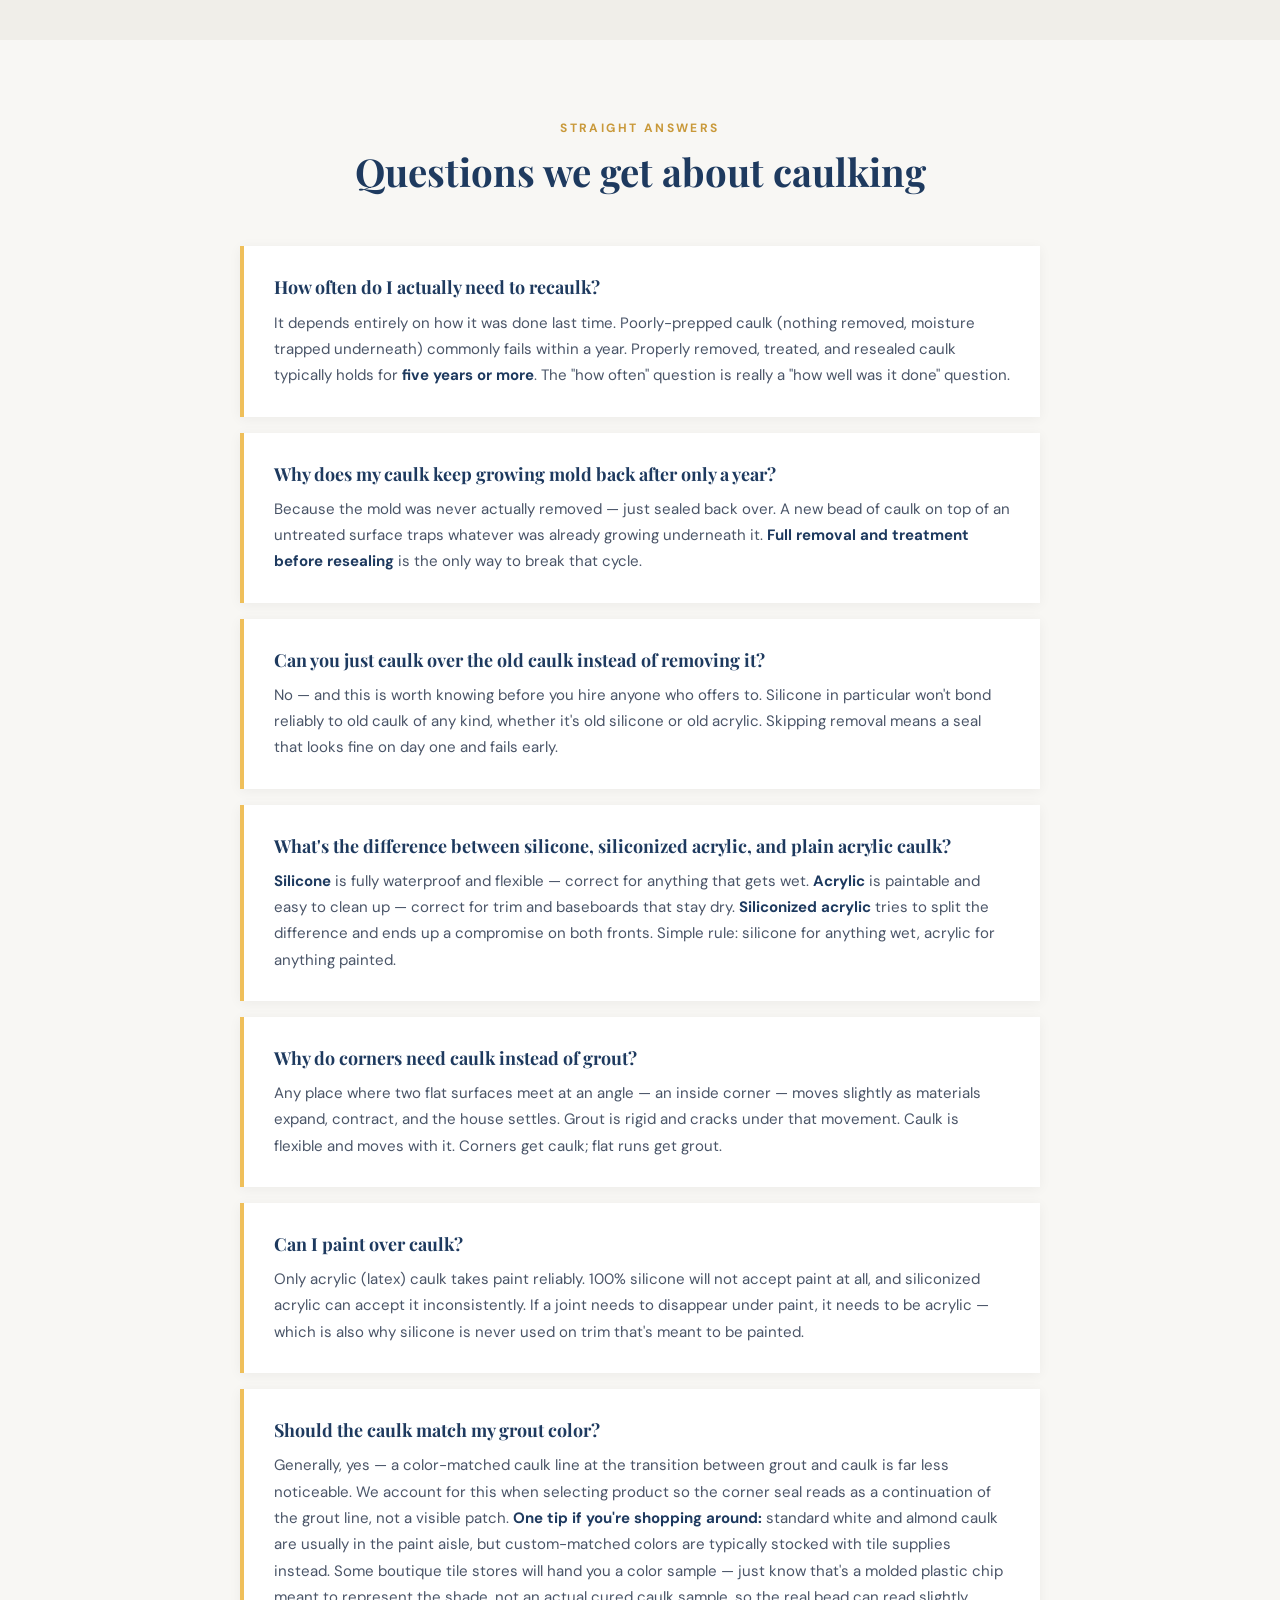
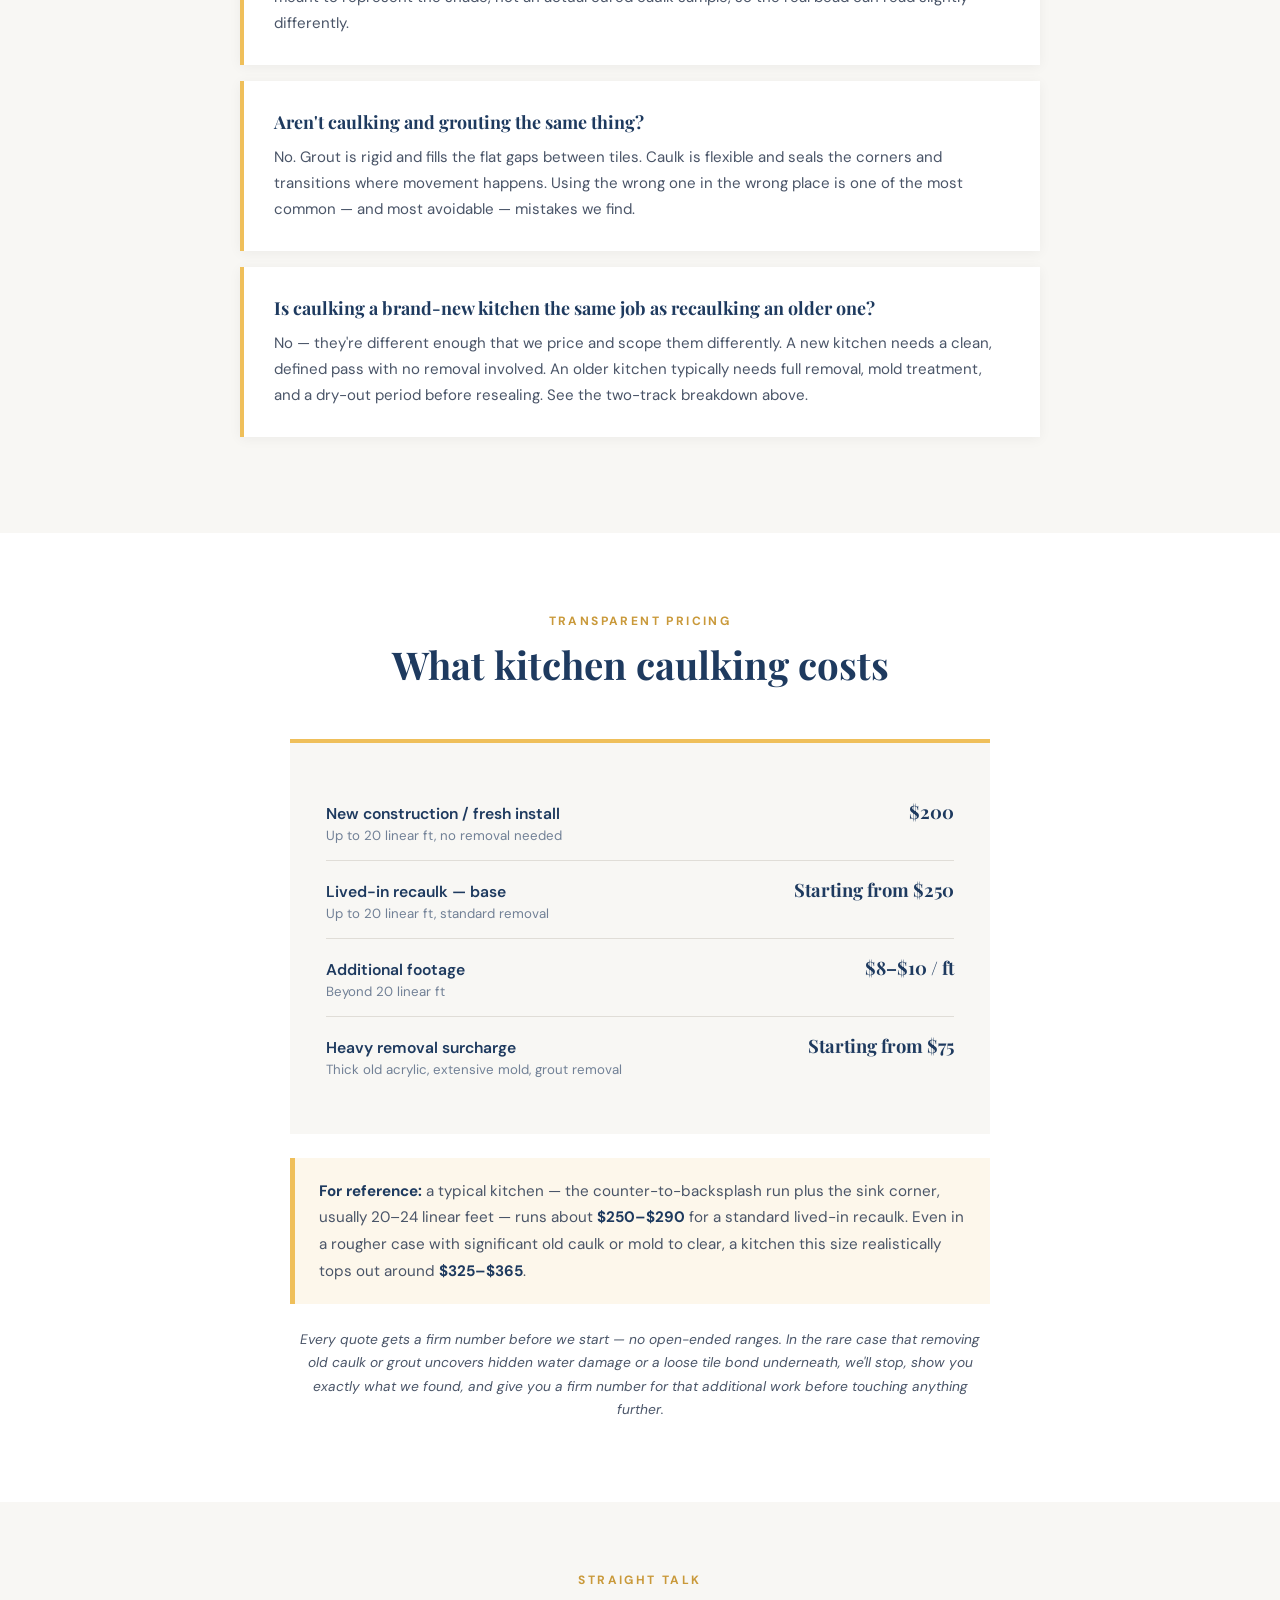
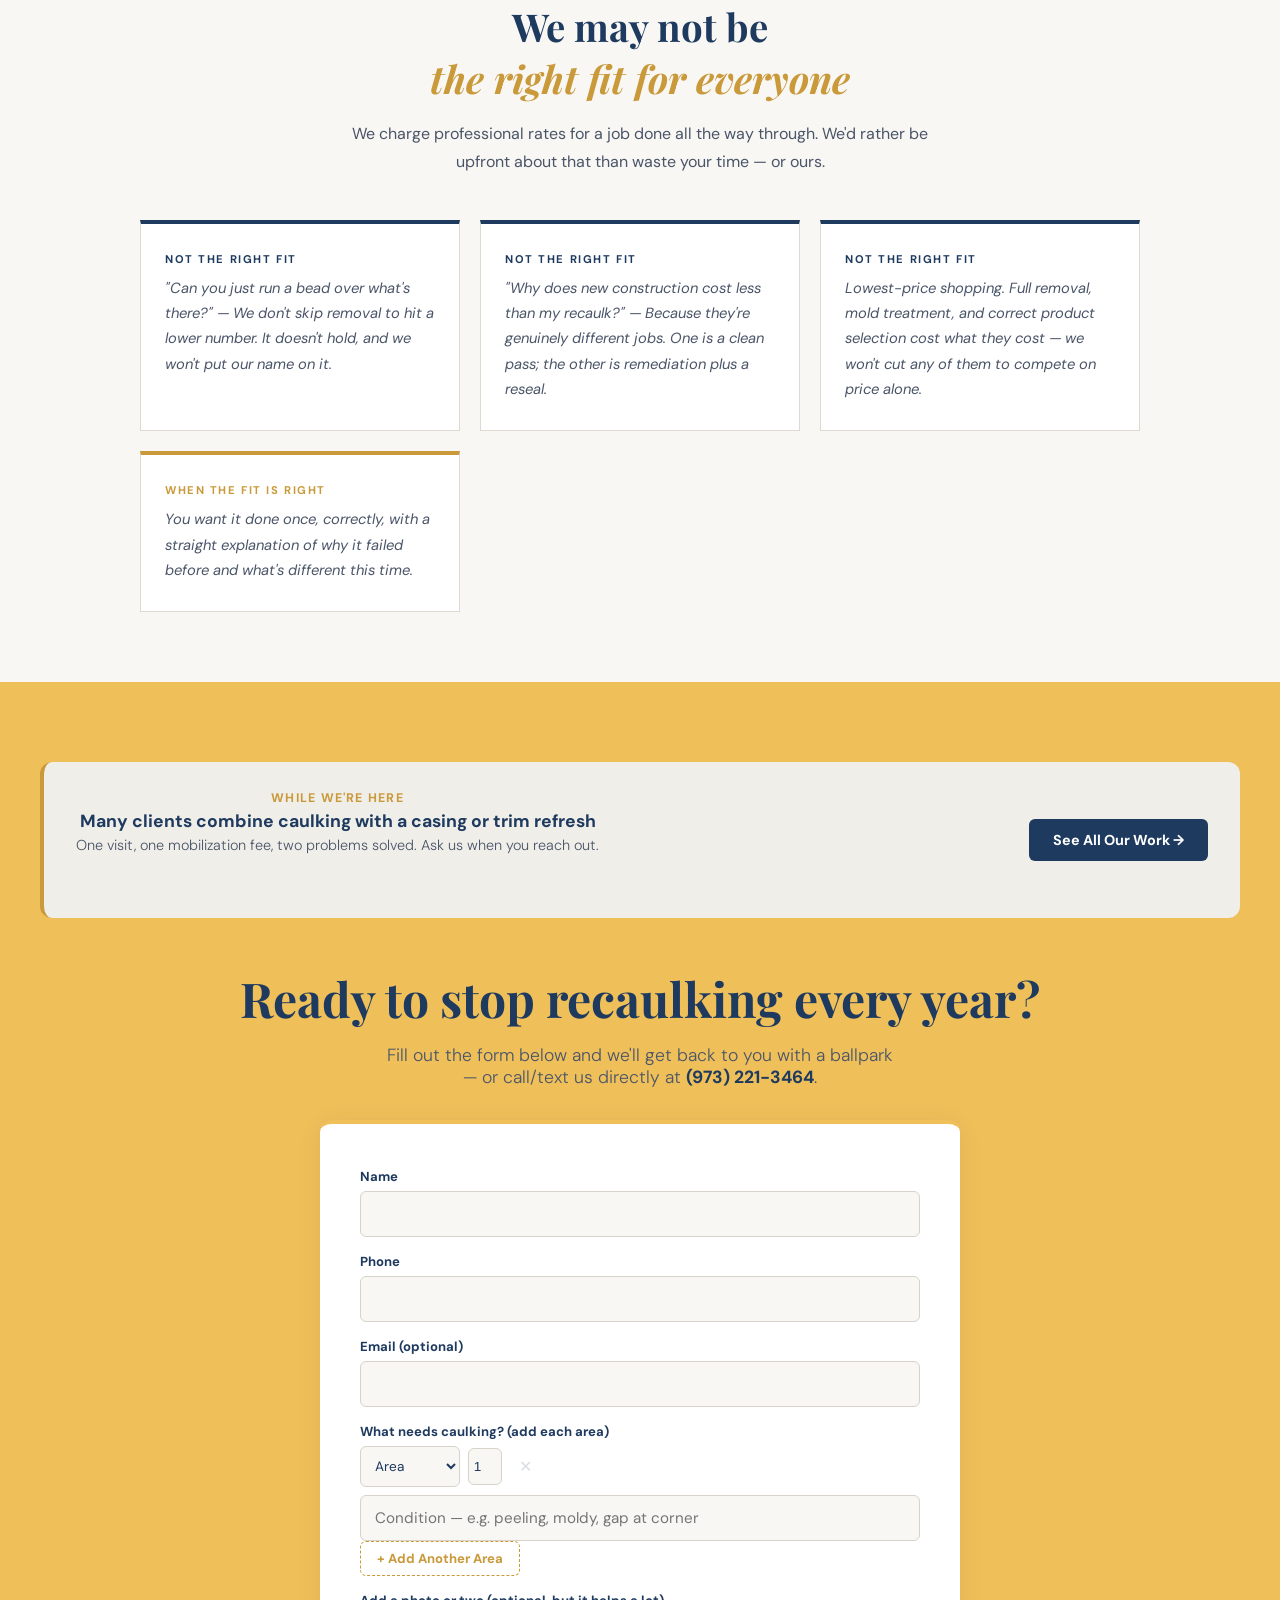
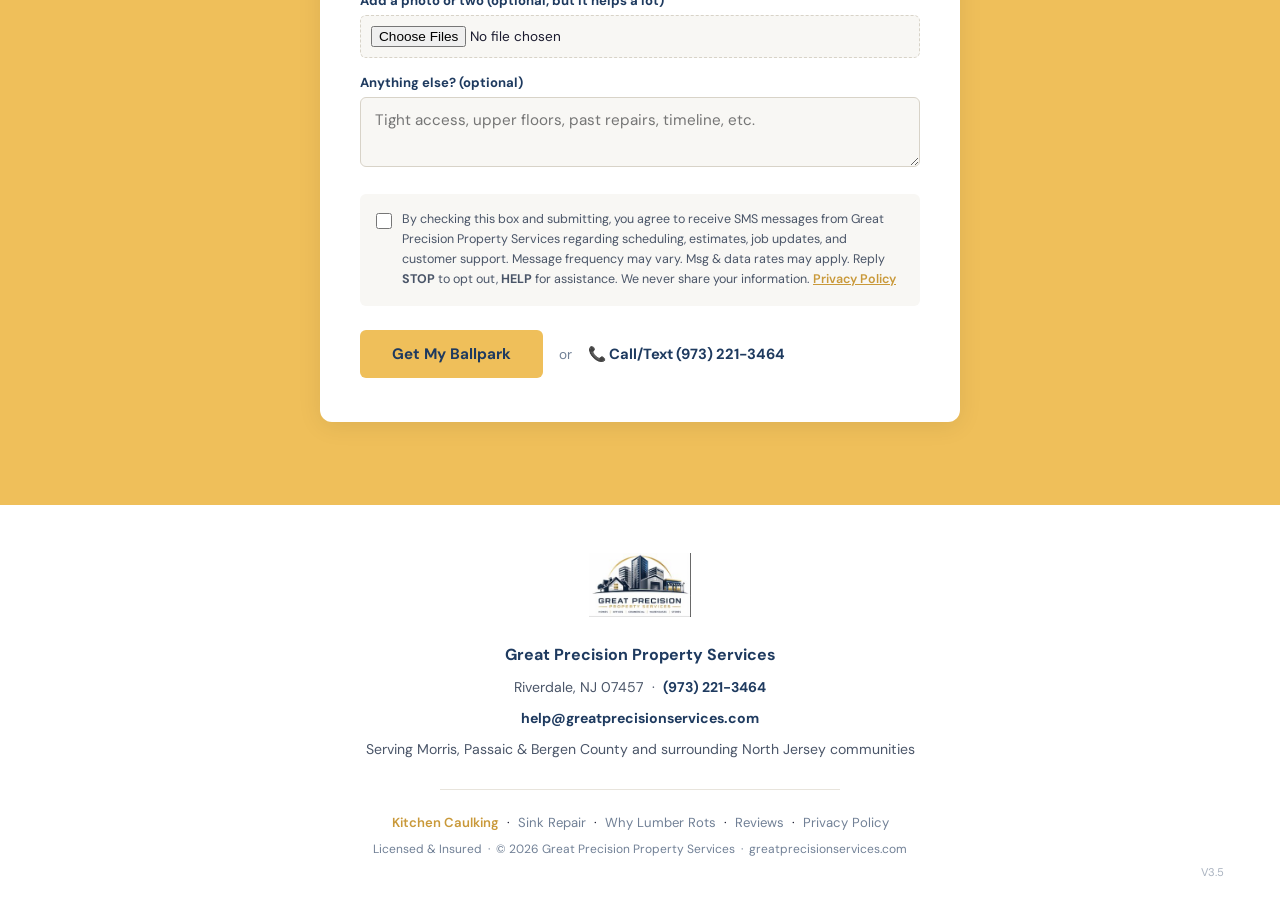
==== commit 3567414f: "V3.5 better mobile" ====
--- a/caulk/index.html
+++ b/caulk/index.html
@@ -466,18 +466,22 @@
 .qf-row input:focus, .qf-row textarea:focus { outline:none; border-color:var(--gold-dark); background:var(--white); }
 .qf-area-row { margin-bottom:14px; padding-bottom:14px; border-bottom:1px solid #EDE9DF; }
 .qf-area-row:last-child { border-bottom:none; margin-bottom:0; padding-bottom:0; }
-.qf-area-row-top { display:flex; gap:8px; align-items:center; margin-bottom:8px; }
-.qf-area-select { flex:0 0 100px; padding:10px; border:1px solid #D8D3C8; border-radius:6px; font-size:0.85rem; background:var(--off-white); color:var(--navy); font-family:"DM Sans",sans-serif; }
-.qf-area-qty { flex:0 0 34px; padding:10px 2px; border:1px solid #D8D3C8; border-radius:6px; font-size:0.85rem; background:var(--off-white); color:var(--navy); text-align:center; }
+.qf-area-row-top { display:flex; flex-wrap:nowrap; gap:8px; align-items:center; margin-bottom:8px; }
+.qf-area-select { flex:0 0 100px; min-width:0; padding:10px; border:1px solid #D8D3C8; border-radius:6px; font-size:0.85rem; background:var(--off-white); color:var(--navy); font-family:"DM Sans",sans-serif; }
+.qf-area-qty { flex:0 0 34px; min-width:0; padding:10px 2px; border:1px solid #D8D3C8; border-radius:6px; font-size:0.85rem; background:var(--off-white); color:var(--navy); text-align:center; }
 .qf-area-length { flex:1; min-width:0; padding:10px 6px; border:1px solid #D8D3C8; border-radius:6px; font-size:0.8rem; background:var(--off-white); color:var(--navy); font-family:"DM Sans",sans-serif; }
 .qf-area-memo { width:100%; padding:10px 12px; border:1px solid #D8D3C8; border-radius:6px; font-size:0.85rem; background:var(--off-white); color:var(--navy); font-family:"DM Sans",sans-serif; }
-.qf-area-remove { flex:0 0 30px; height:30px; border:none; background:transparent; color:var(--text-light); font-size:1rem; cursor:pointer; border-radius:6px; }
+.qf-area-remove { flex:0 0 30px; min-width:0; height:30px; border:none; background:transparent; color:var(--text-light); font-size:1rem; cursor:pointer; border-radius:6px; }
 .qf-area-remove:hover:not(:disabled) { background:rgba(192,57,43,0.1); color:#C0392B; }
 .qf-area-remove:disabled { opacity:0.25; cursor:default; }
 .qf-add-area-btn { background:none; border:1px dashed var(--gold-dark); color:var(--gold-dark); font-weight:700; font-size:0.82rem; padding:8px 16px; border-radius:6px; cursor:pointer; font-family:"DM Sans",sans-serif; }
 .qf-add-area-btn:hover { background:rgba(239,191,90,0.1); }
 @media (max-width:520px) {
-  .qf-area-select { flex:0 0 88px; font-size:0.8rem; }
+  .qf-area-row-top { gap:5px; }
+  .qf-area-select { flex:0 0 76px; min-width:0; font-size:0.72rem; padding:8px 4px; }
+  .qf-area-qty { flex:0 0 26px; min-width:0; padding:8px 1px; font-size:0.75rem; }
+  .qf-area-length { font-size:0.68rem; padding:8px 2px; }
+  .qf-area-remove { flex:0 0 24px; min-width:0; width:24px; height:24px; font-size:0.85rem; }
 }
 .qf-row input[type=file] { width:100%; padding:10px; border:1px dashed #D8D3C8; border-radius:6px; background:var(--off-white); font-size:0.85rem; font-family:"DM Sans",sans-serif; }
 
@@ -919,7 +923,7 @@
     <a href="/privacy" target="_blank" rel="noopener noreferrer" style="color:var(--text-light);text-decoration:none">Privacy Policy</a>
   </p>
   <p class="footer-legal">Licensed &amp; Insured &nbsp;·&nbsp; © 2026 Great Precision Property Services &nbsp;·&nbsp; greatprecisionservices.com</p>
-  <p style="text-align:right;font-size:0.7rem;color:var(--text-light);margin:8px 16px 0 0;opacity:0.6;">V3.4</p>
+  <p style="text-align:right;font-size:0.7rem;color:var(--text-light);margin:8px 16px 0 0;opacity:0.6;">V3.5</p>
 </footer>
 
 <script>
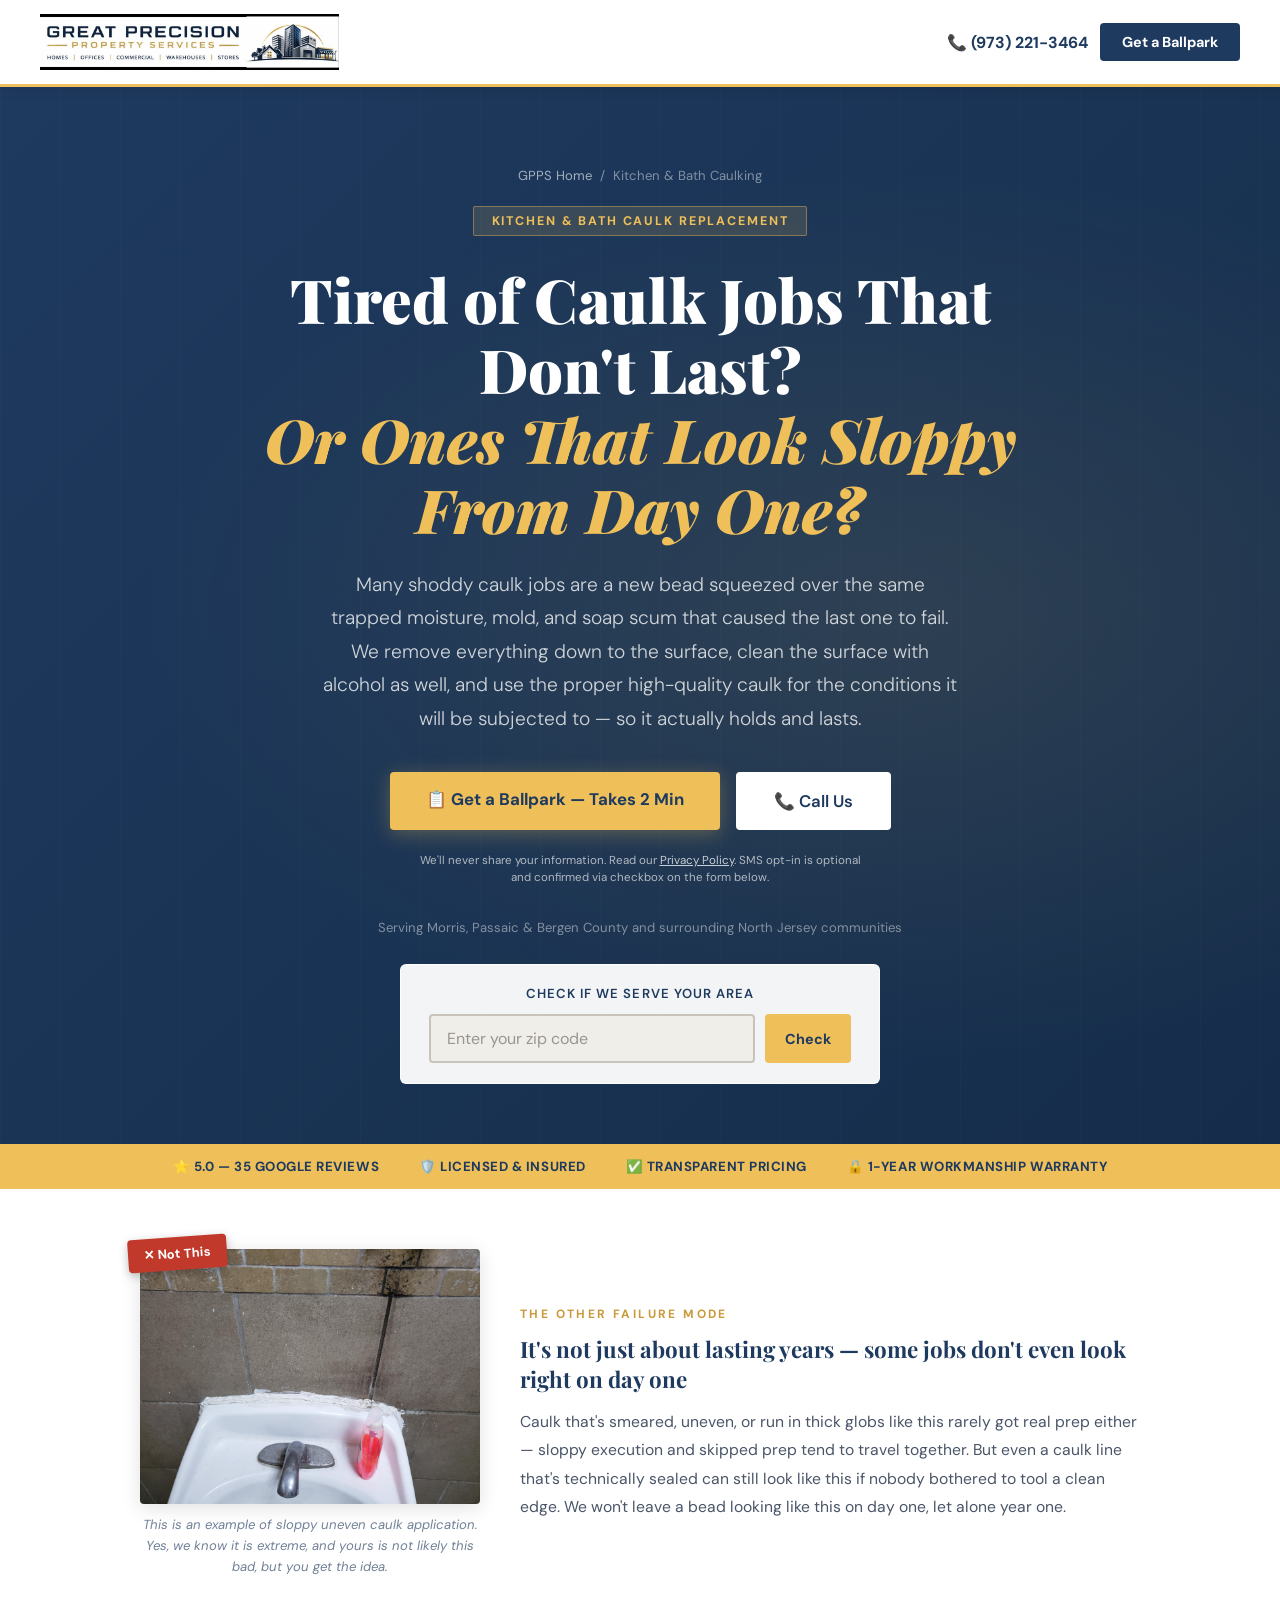
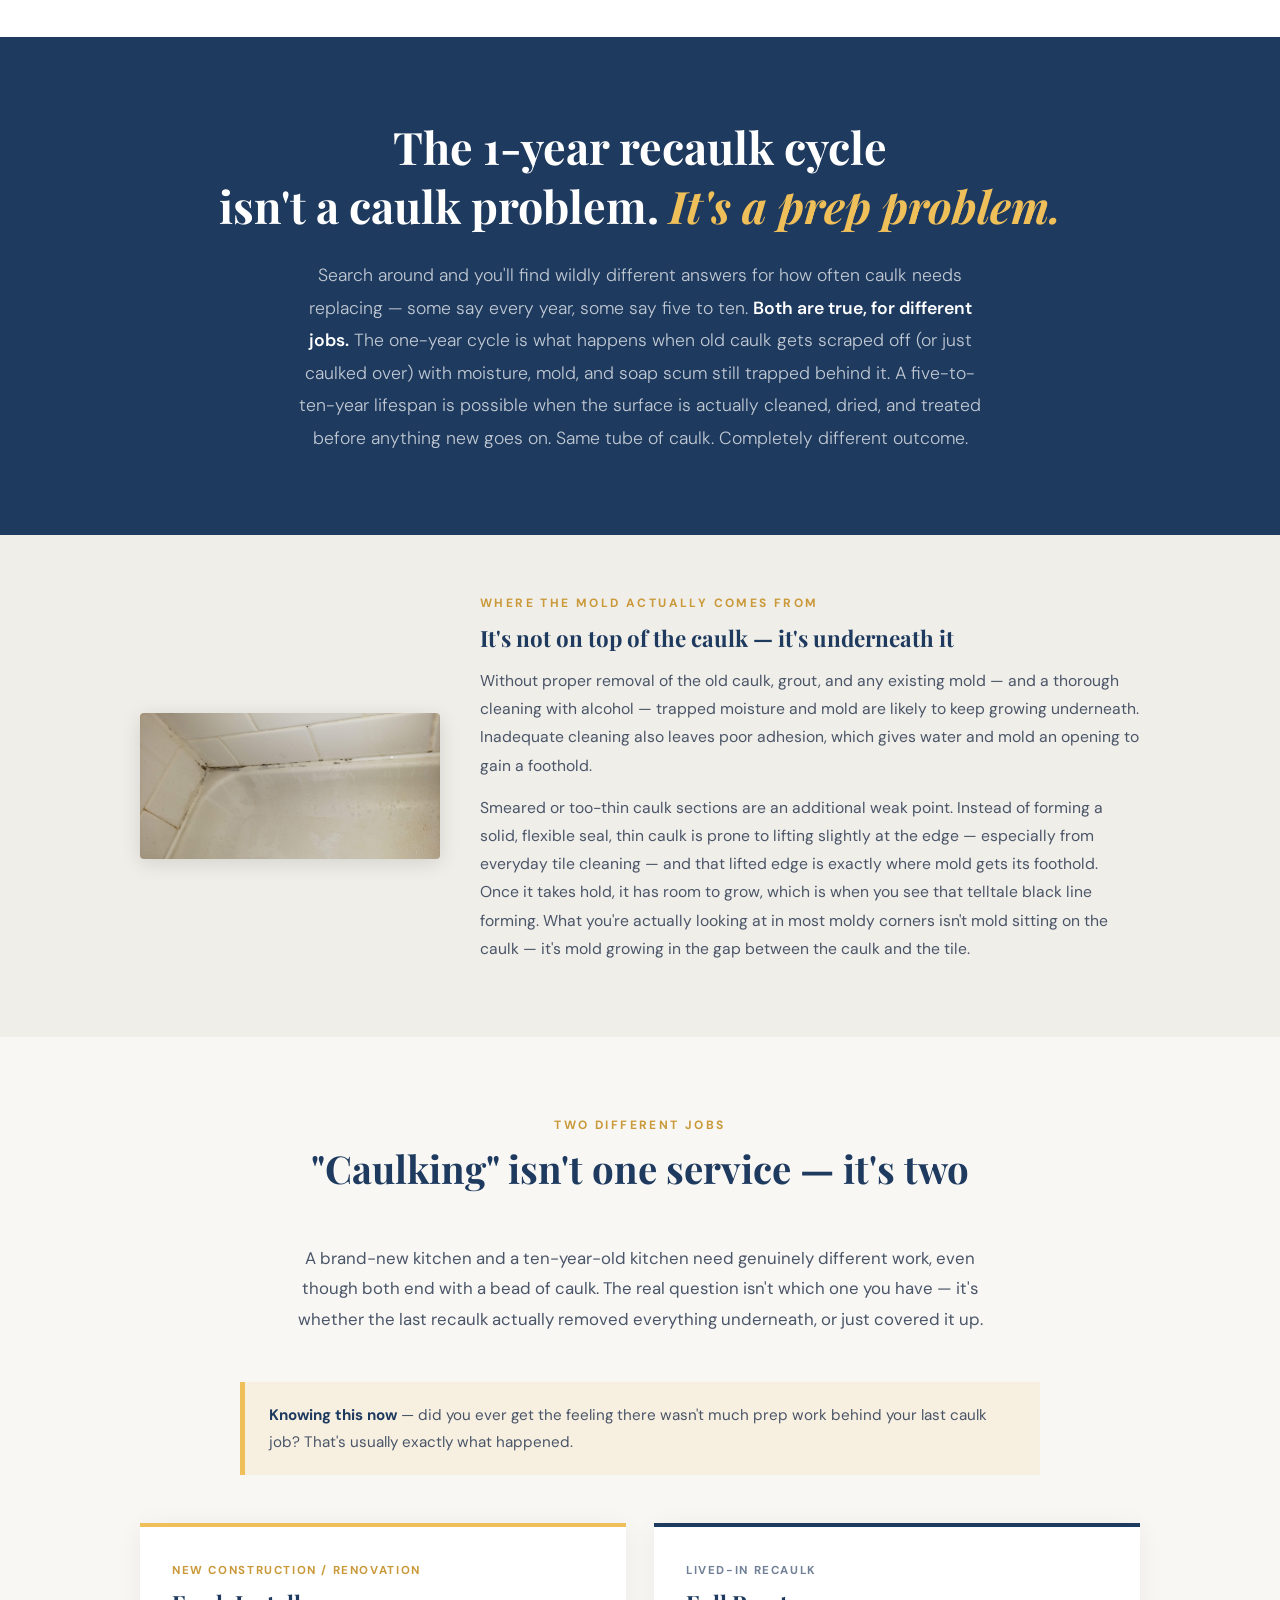
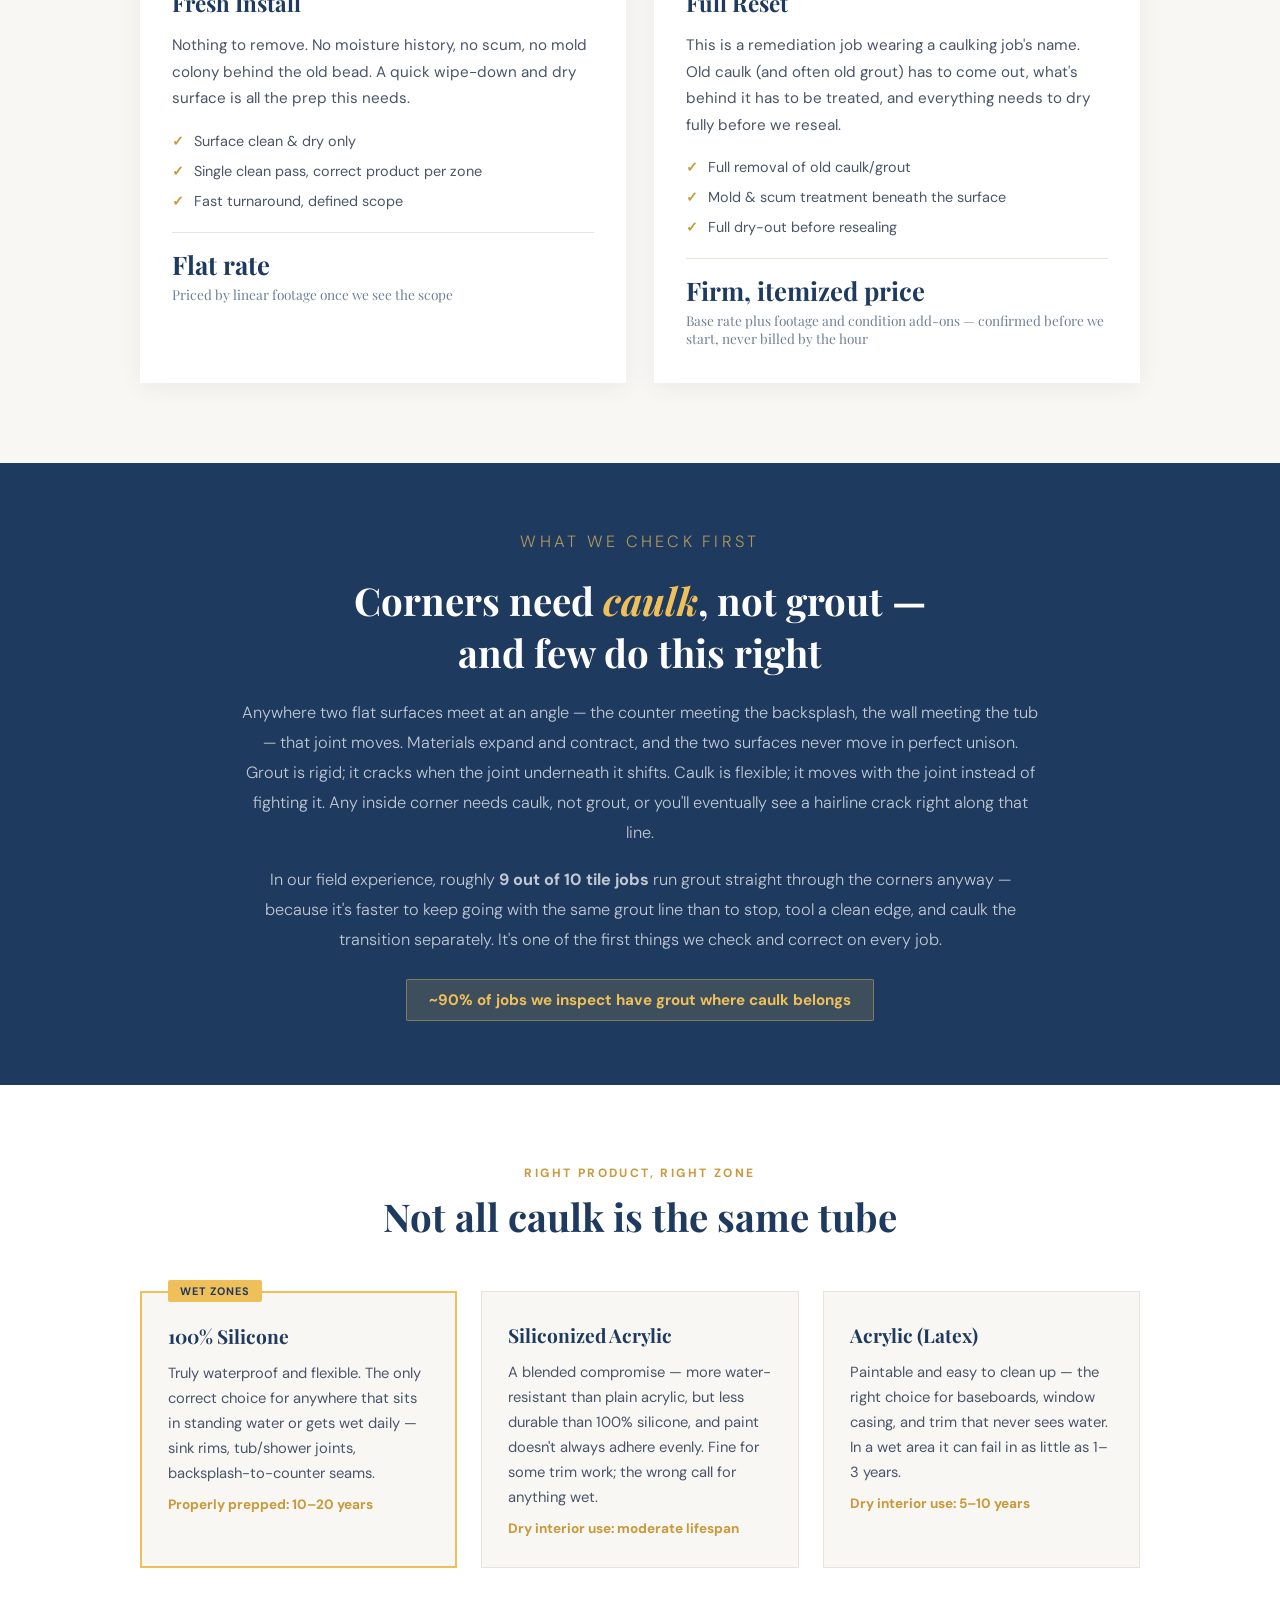
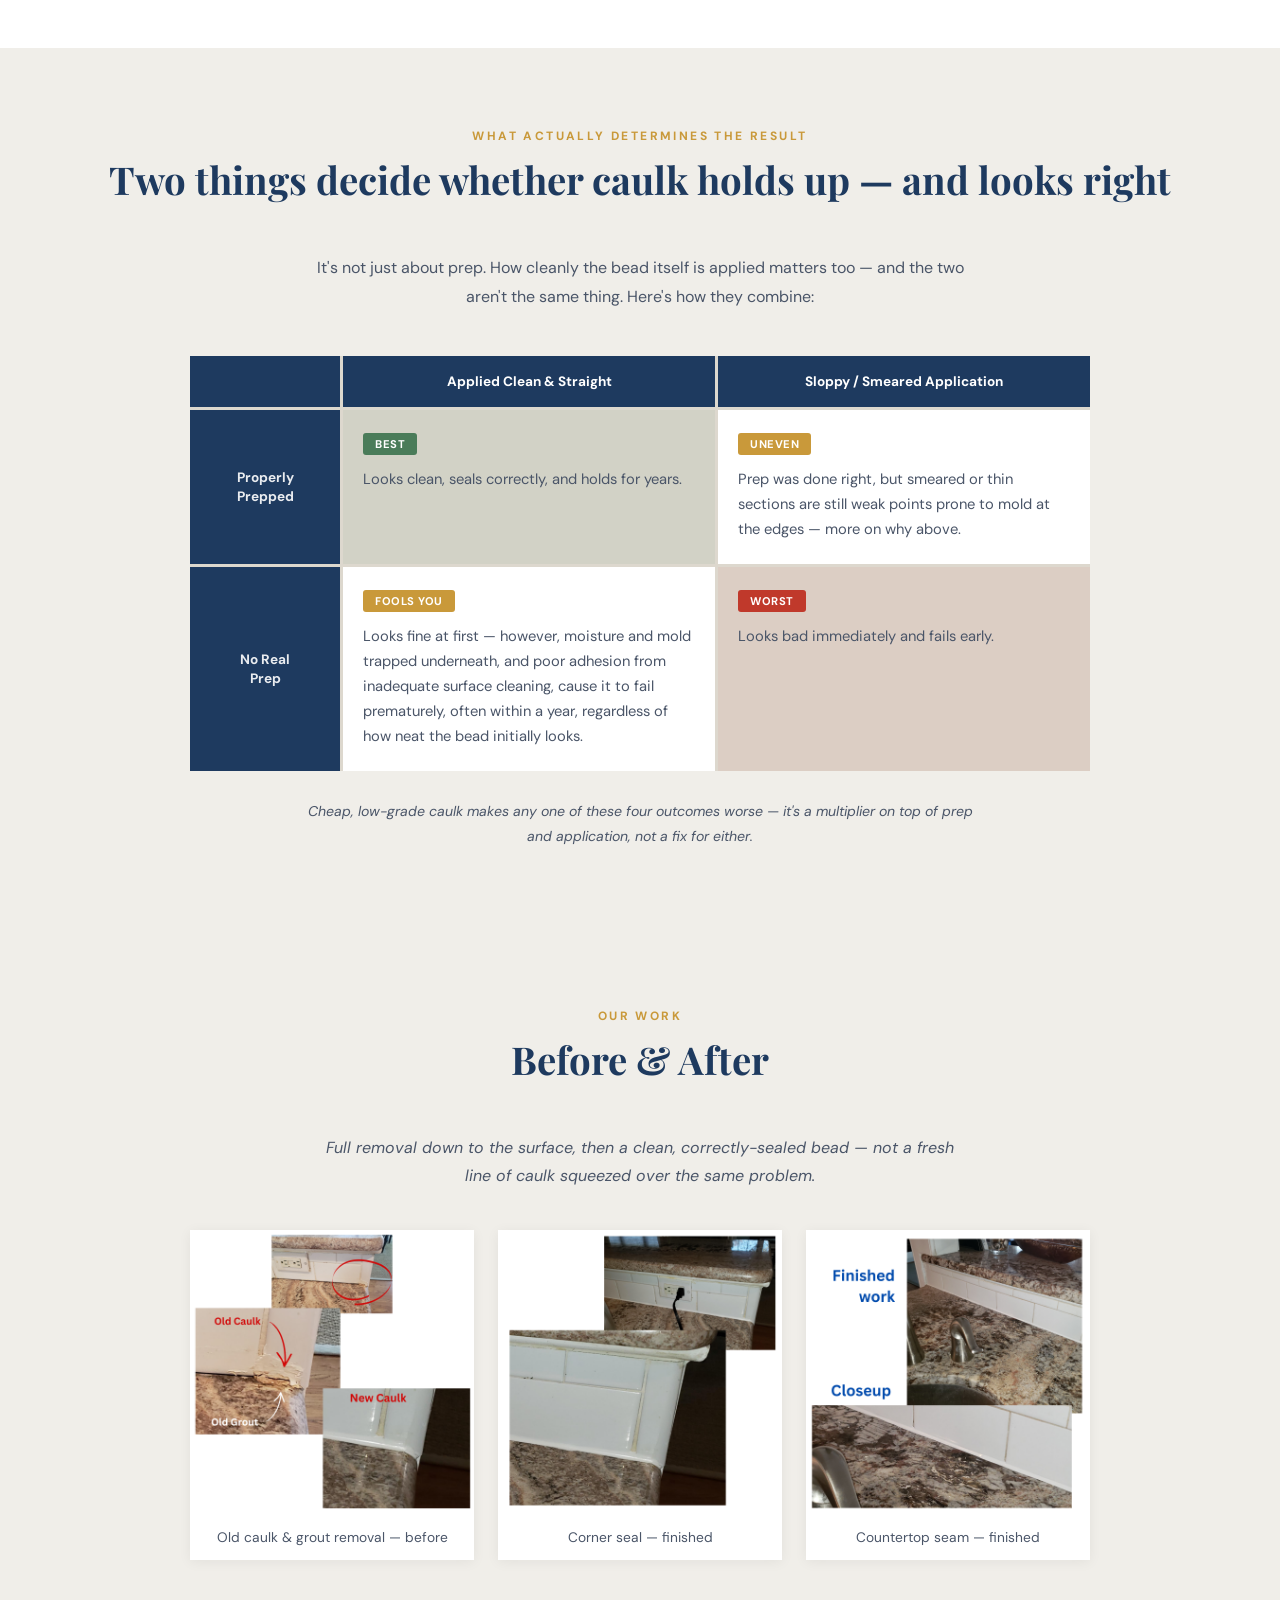
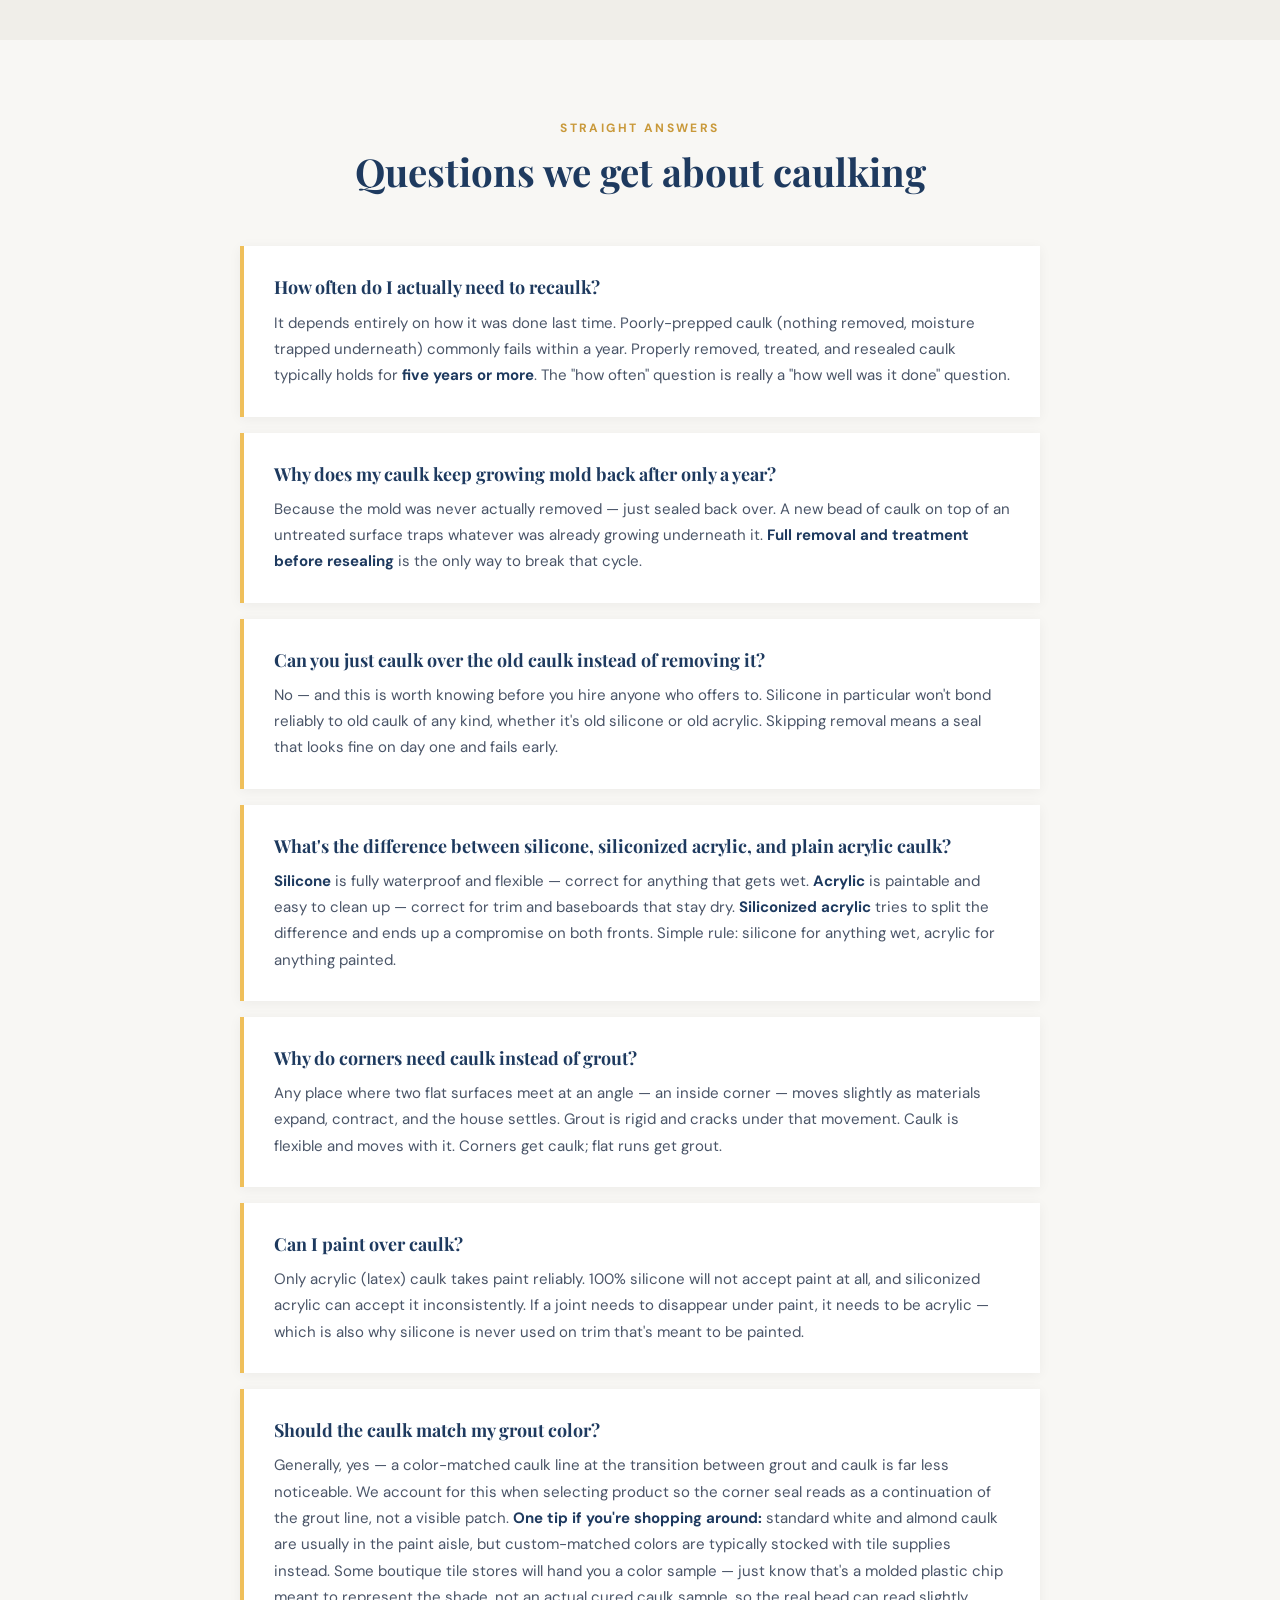
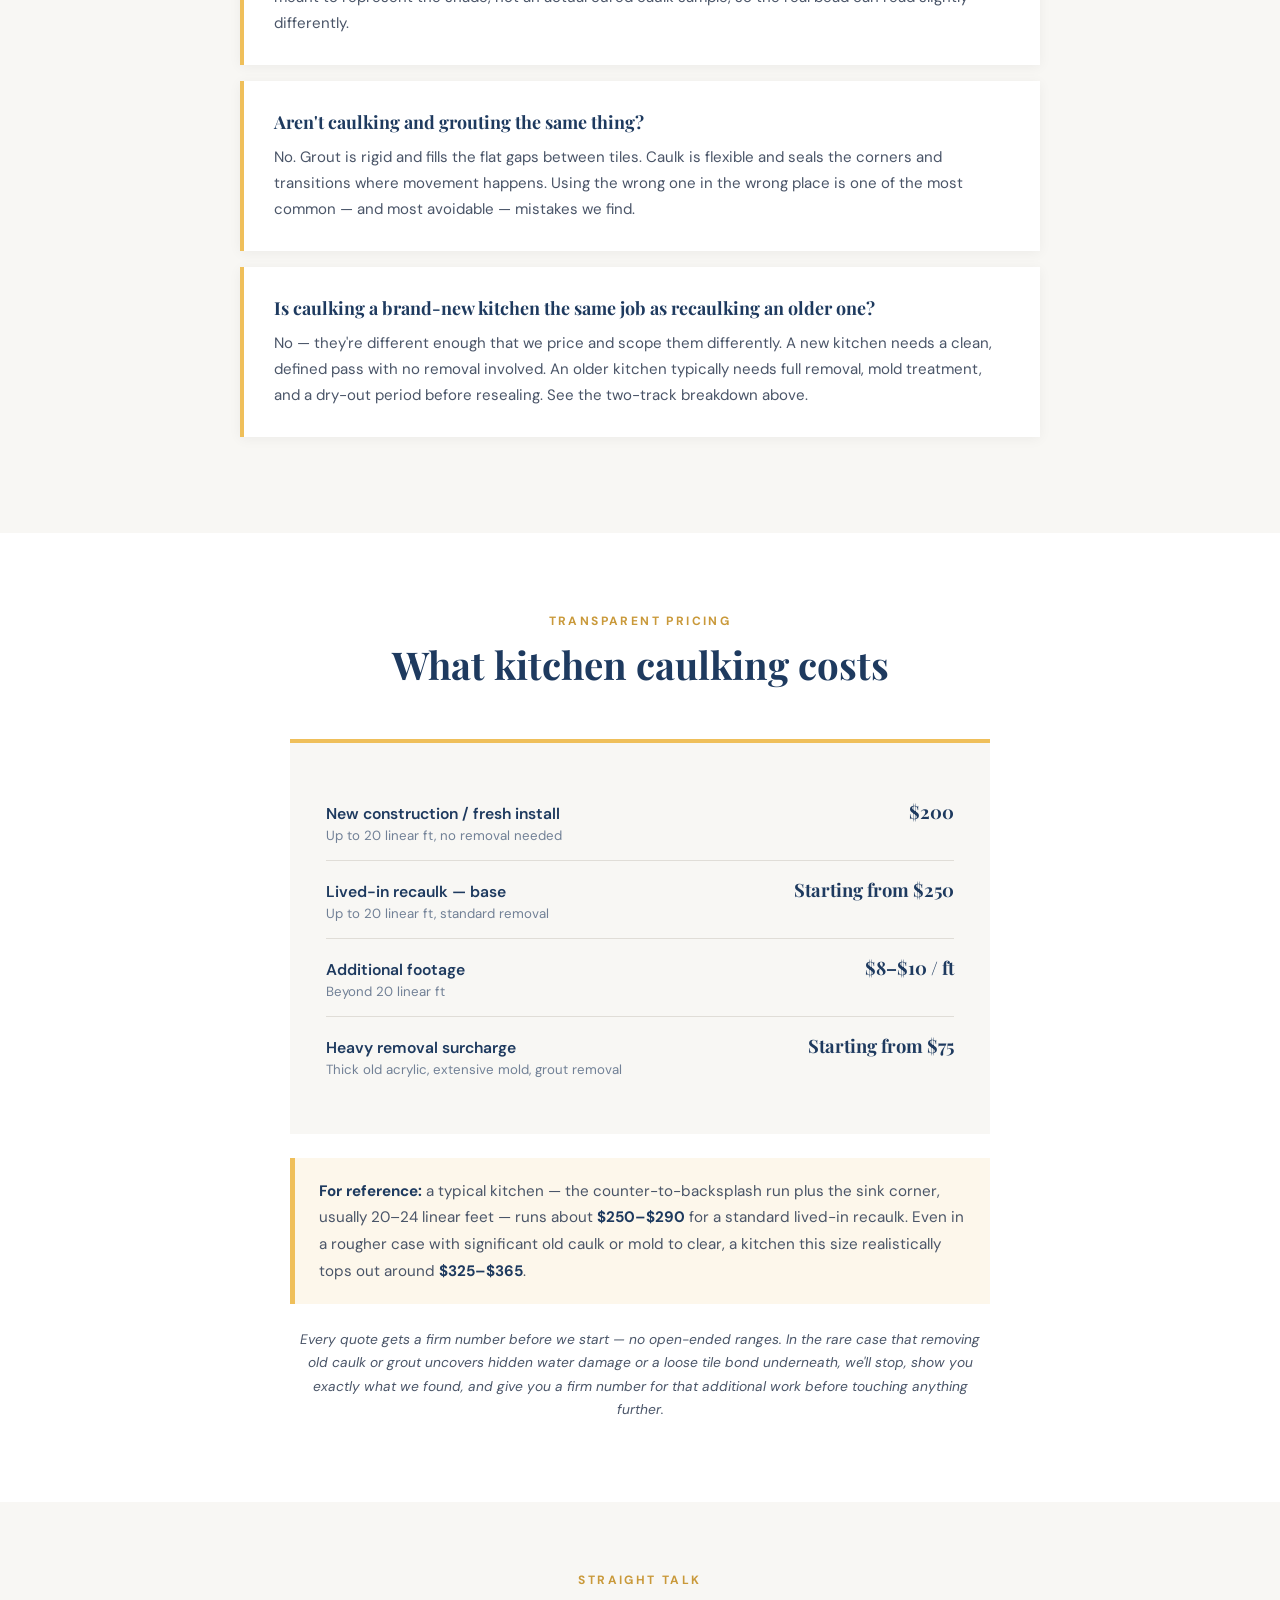
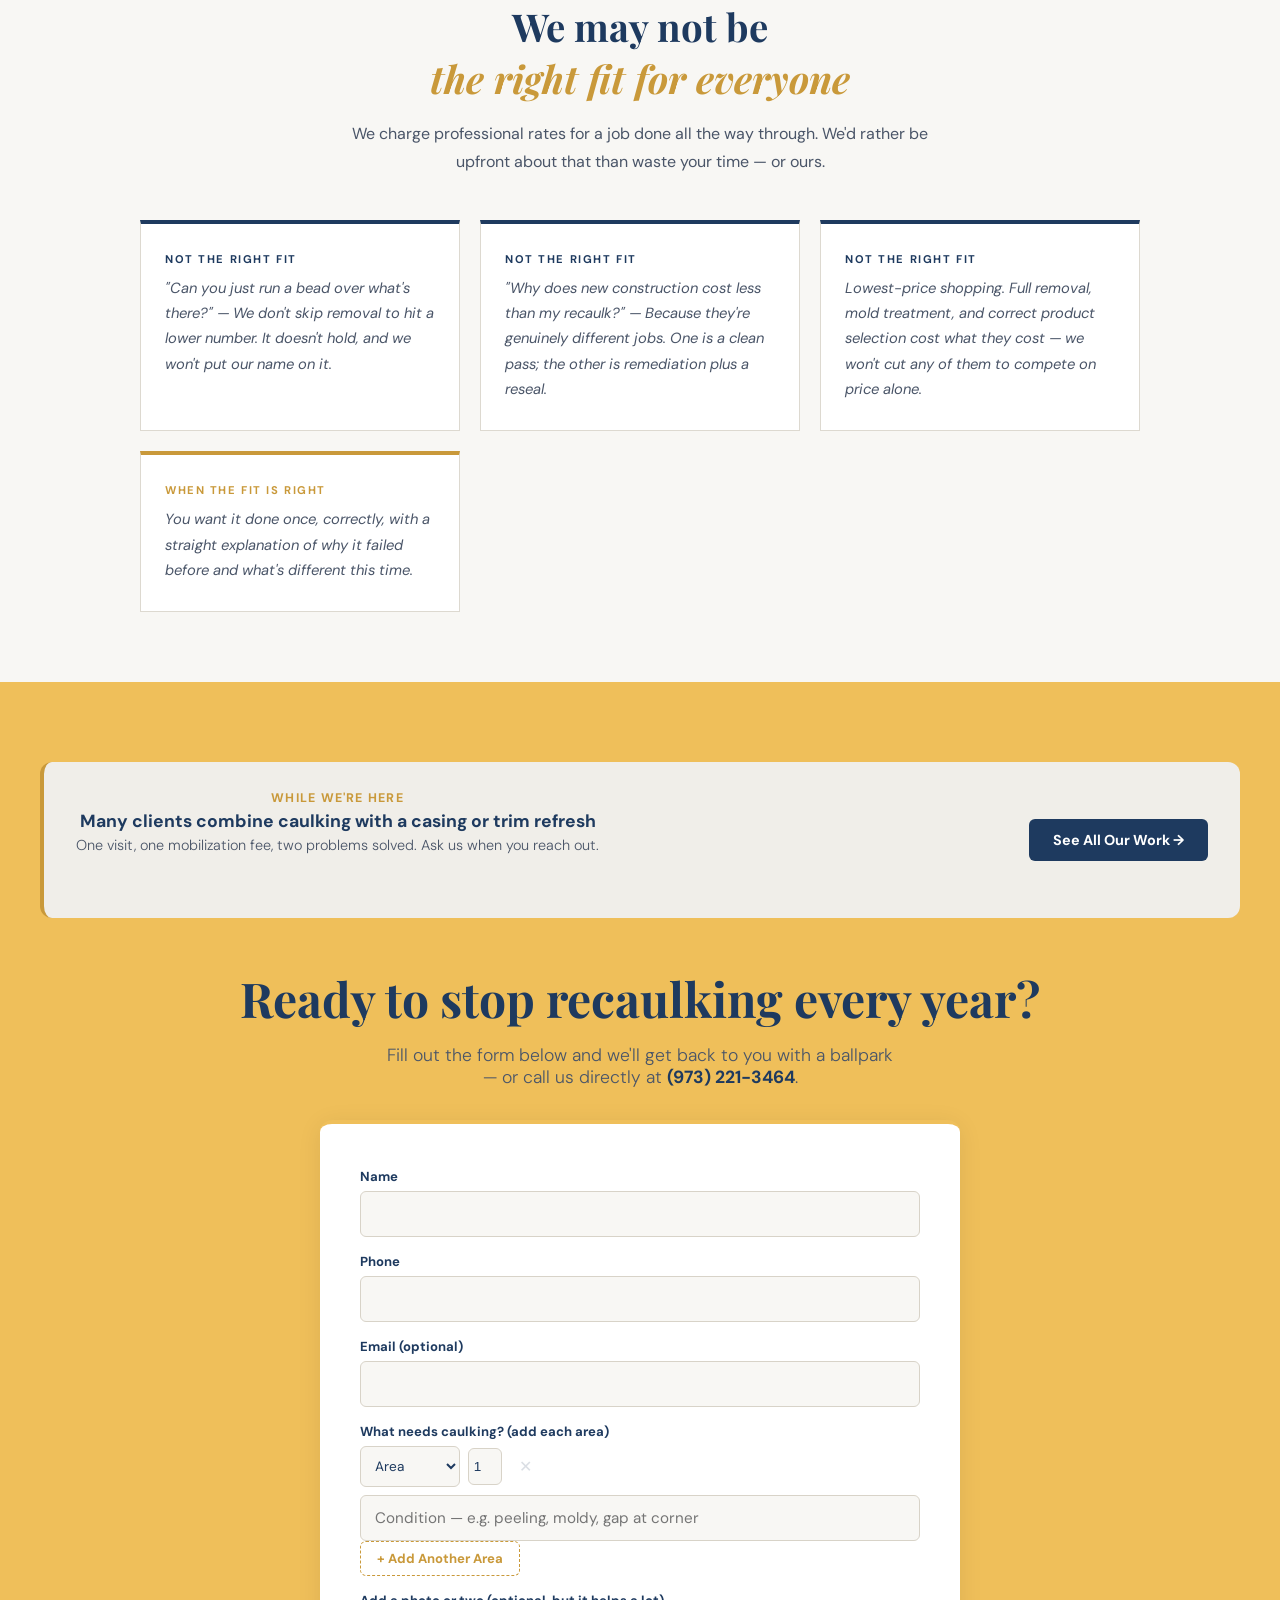
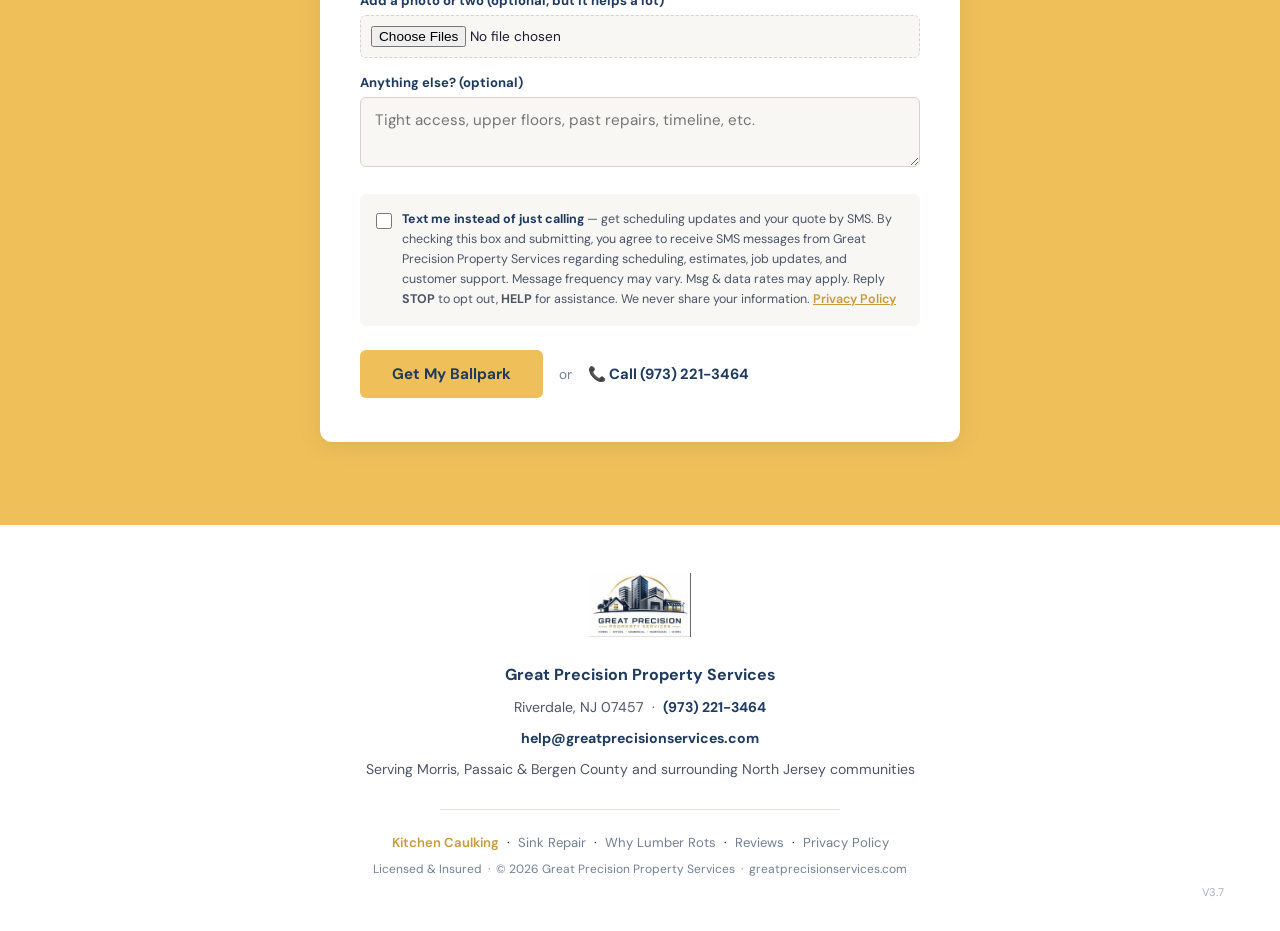
==== commit d69f40c5: "V3.7 texting button" ====
--- a/caulk/index.html
+++ b/caulk/index.html
@@ -825,7 +825,7 @@
     <a href="/" style="display:inline-block;background:var(--navy);color:#fff;text-decoration:none;font-weight:700;font-size:.9rem;padding:12px 24px;border-radius:6px;white-space:nowrap">See All Our Work →</a>
   </div>
   <h2>Ready to stop recaulking every year?</h2>
-  <p style="text-align:center;color:var(--text-mid);max-width:520px;margin:0 auto 32px;">Fill out the form below and we'll get back to you with a ballpark — or call/text us directly at <a href="tel:9732213464" style="color:var(--navy);font-weight:700;text-decoration:none">(973) 221-3464</a>.</p>
+  <p style="text-align:center;color:var(--text-mid);max-width:520px;margin:0 auto 32px;">Fill out the form below and we'll get back to you with a ballpark — or call us directly at <a href="tel:9732213464" style="color:var(--navy);font-weight:700;text-decoration:none">(973) 221-3464</a>.</p>
 
   <div class="quote-form-section">
     <form name="caulk-request" method="POST" data-netlify="true" netlify-honeypot="bot-field" id="caulk-quote-form">
@@ -884,19 +884,19 @@
 
       <div class="qf-consent">
         <input type="checkbox" id="qf-sms-consent" name="sms_consent" value="yes">
-        <label for="qf-sms-consent">By checking this box and submitting, you agree to receive SMS messages from Great Precision Property Services regarding scheduling, estimates, job updates, and customer support. Message frequency may vary. Msg &amp; data rates may apply. Reply <strong>STOP</strong> to opt out, <strong>HELP</strong> for assistance. We never share your information. <a href="/privacy" target="_blank" rel="noopener noreferrer">Privacy Policy</a></label>
+        <label for="qf-sms-consent"><strong style="color:var(--navy)">Text me instead of just calling</strong> — get scheduling updates and your quote by SMS. <span style="color:var(--text-mid)">By checking this box and submitting, you agree to receive SMS messages from Great Precision Property Services regarding scheduling, estimates, job updates, and customer support. Message frequency may vary. Msg &amp; data rates may apply. Reply <strong>STOP</strong> to opt out, <strong>HELP</strong> for assistance. We never share your information. <a href="/privacy" target="_blank" rel="noopener noreferrer">Privacy Policy</a></span></label>
       </div>
 
       <div class="qf-submit-row">
         <button type="submit" class="qf-submit-btn">Get My Ballpark</button>
         <span class="qf-or">or</span>
-        <a href="tel:9732213464" class="qf-call-link">📞 Call/Text (973) 221-3464</a>
+        <a href="tel:9732213464" class="qf-call-link">📞 Call (973) 221-3464</a>
       </div>
     </form>
 
     <div class="qf-success" id="qf-success">
       <h3>Got it — thank you!</h3>
-      <p>We'll get back to you shortly. If it's urgent, call or text us directly at (973) 221-3464.</p>
+      <p>We'll get back to you shortly. If it's urgent, call us directly at (973) 221-3464.</p>
     </div>
   </div>
 </section>
@@ -923,7 +923,7 @@
     <a href="/privacy" target="_blank" rel="noopener noreferrer" style="color:var(--text-light);text-decoration:none">Privacy Policy</a>
   </p>
   <p class="footer-legal">Licensed &amp; Insured &nbsp;·&nbsp; © 2026 Great Precision Property Services &nbsp;·&nbsp; greatprecisionservices.com</p>
-  <p style="text-align:right;font-size:0.7rem;color:var(--text-light);margin:8px 16px 0 0;opacity:0.6;">V3.5</p>
+  <p style="text-align:right;font-size:0.7rem;color:var(--text-light);margin:8px 16px 0 0;opacity:0.6;">V3.7</p>
 </footer>
 
 <script>
@@ -1076,7 +1076,7 @@
         document.getElementById('qf-success').style.display = 'block';
       })
       .catch(() => {
-        alert('Something went wrong submitting the form — it may not have gone through. Please call or text us directly at (973) 221-3464 to be safe.');
+        alert('Something went wrong submitting the form — it may not have gone through. Please call us directly at (973) 221-3464 to be safe.');
       });
   });
 }
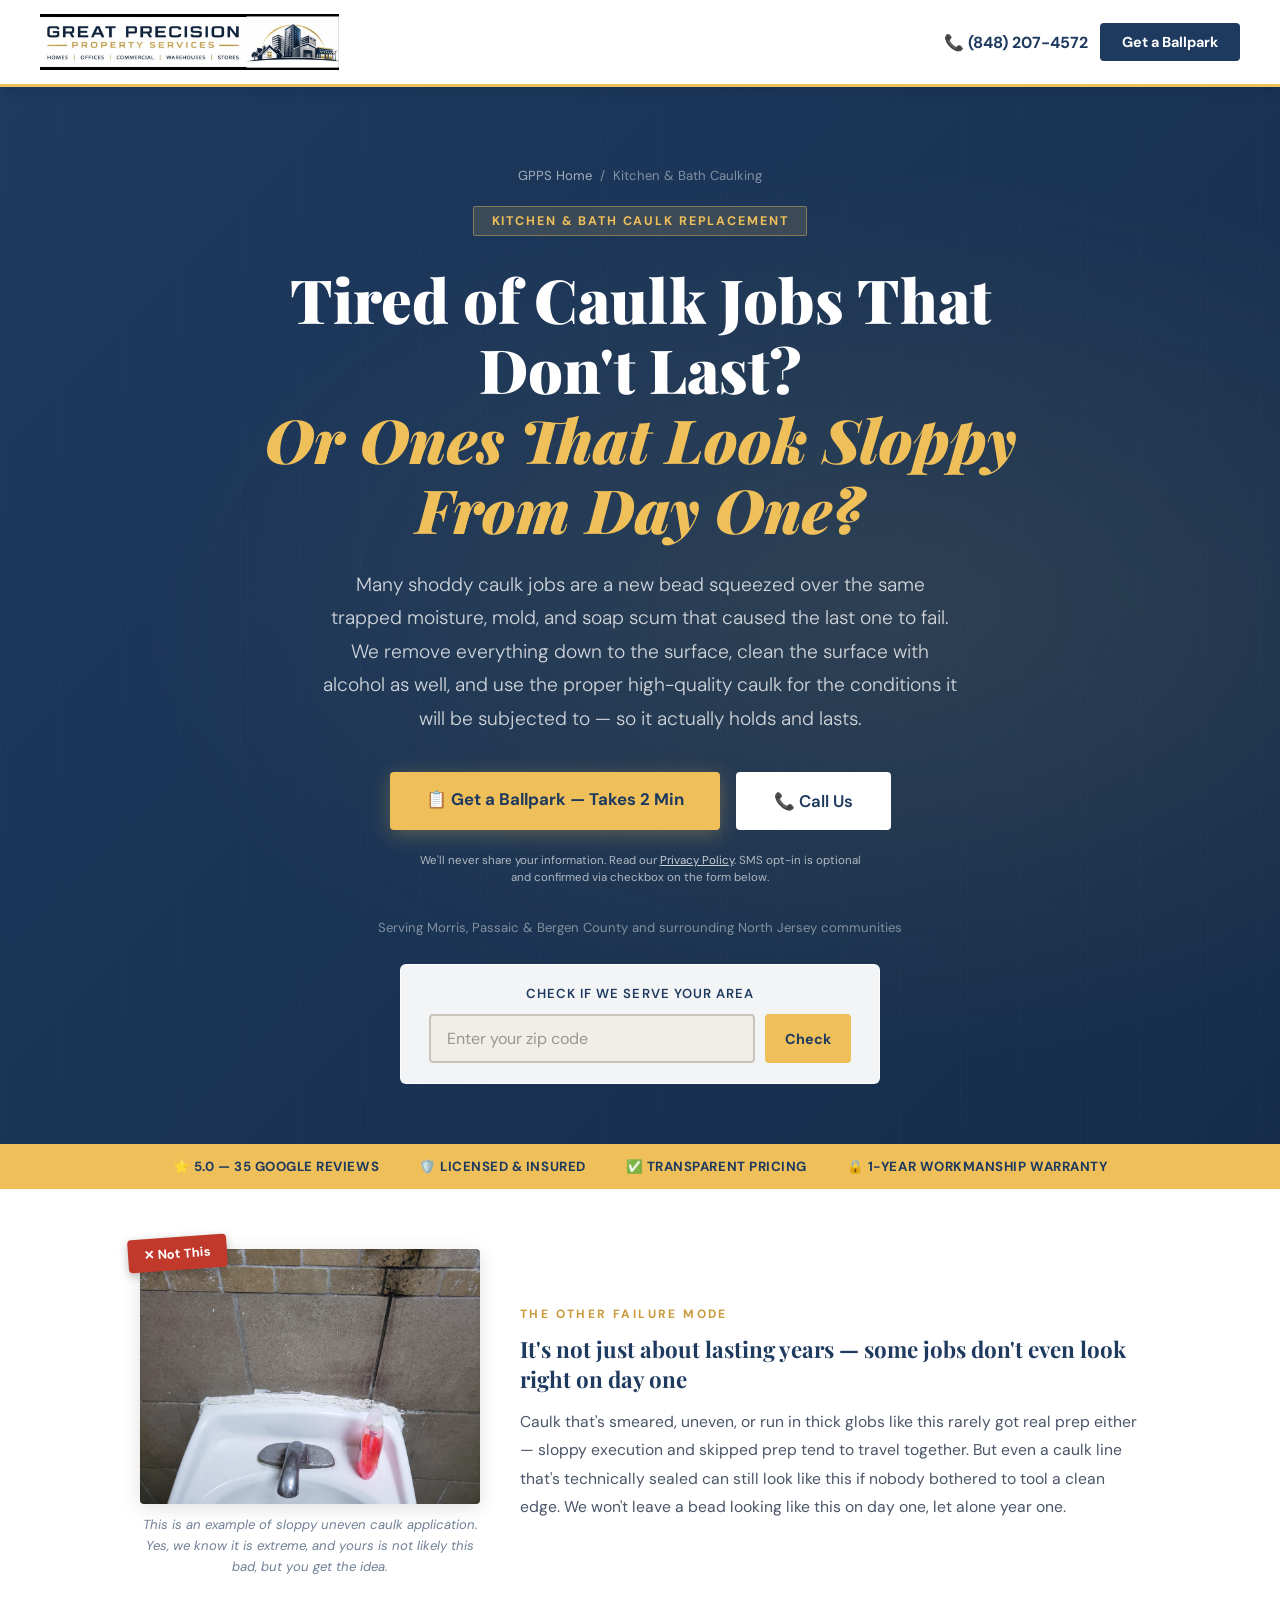
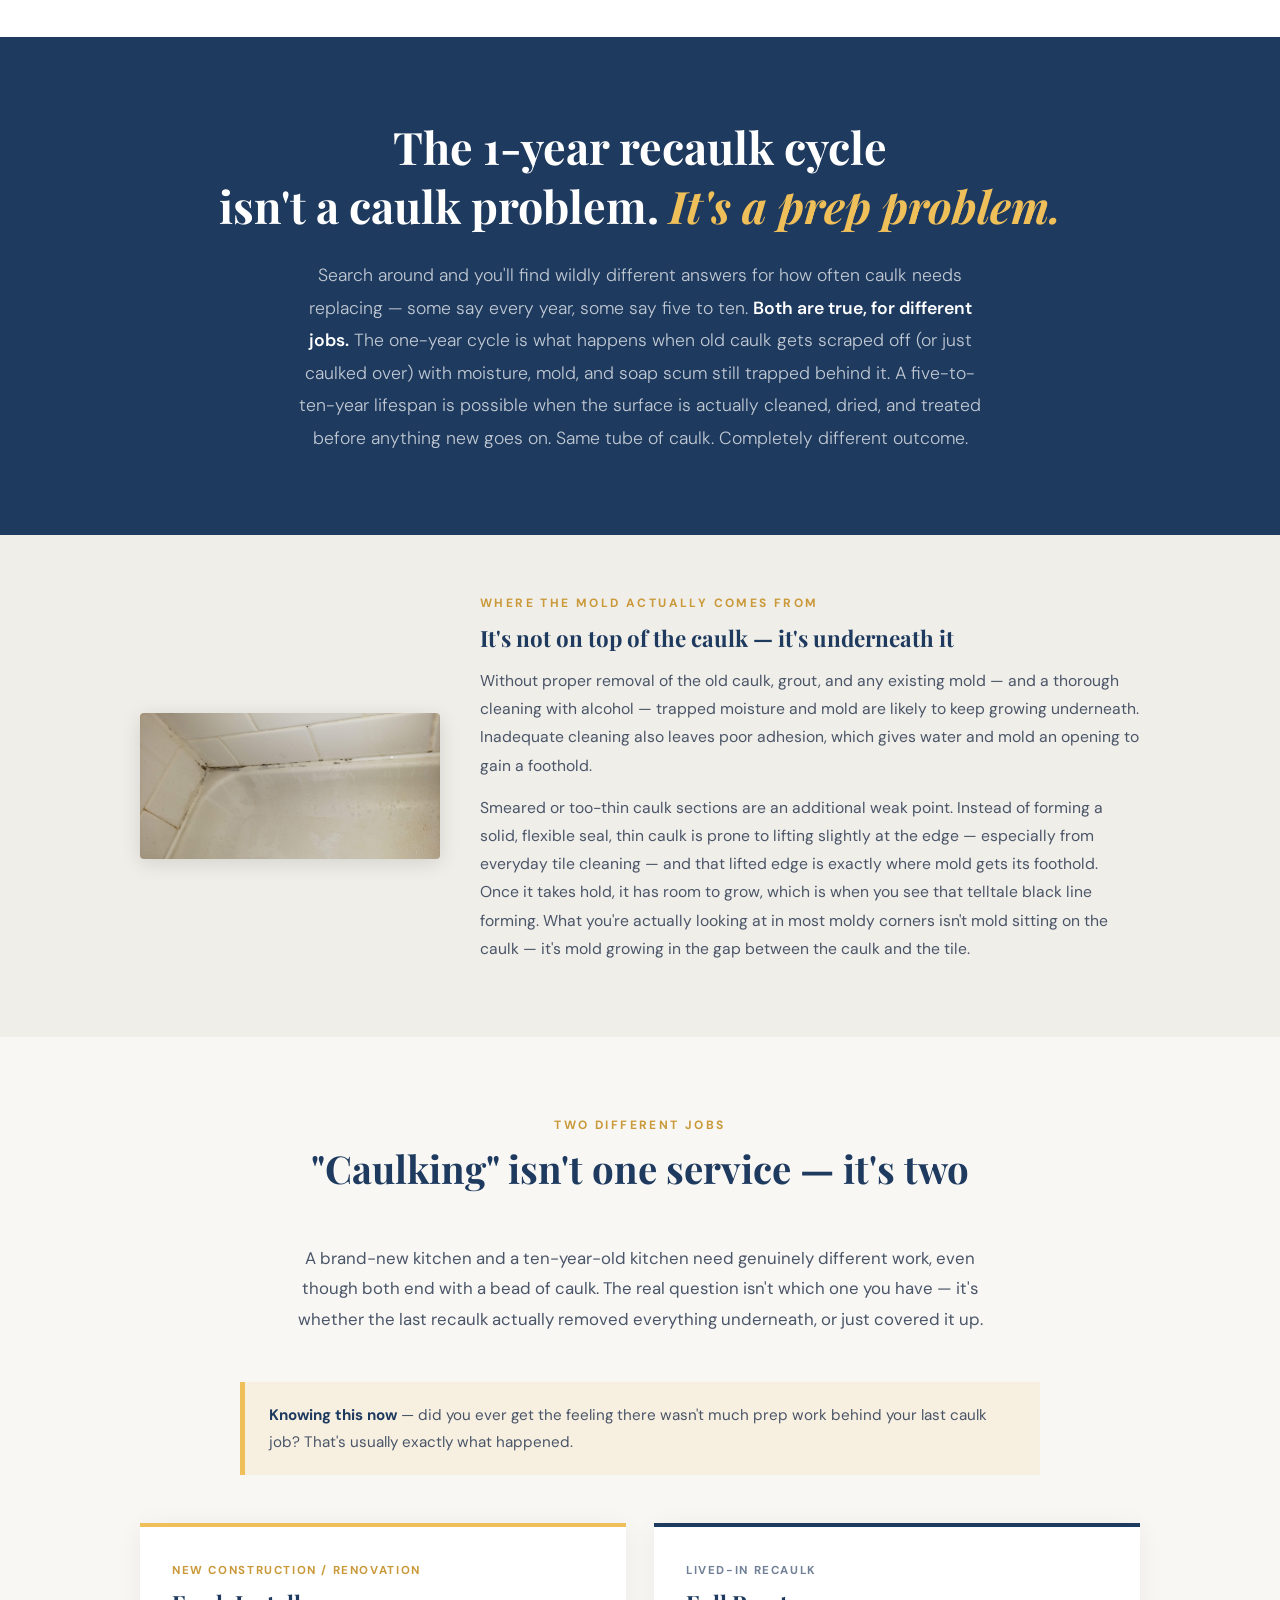
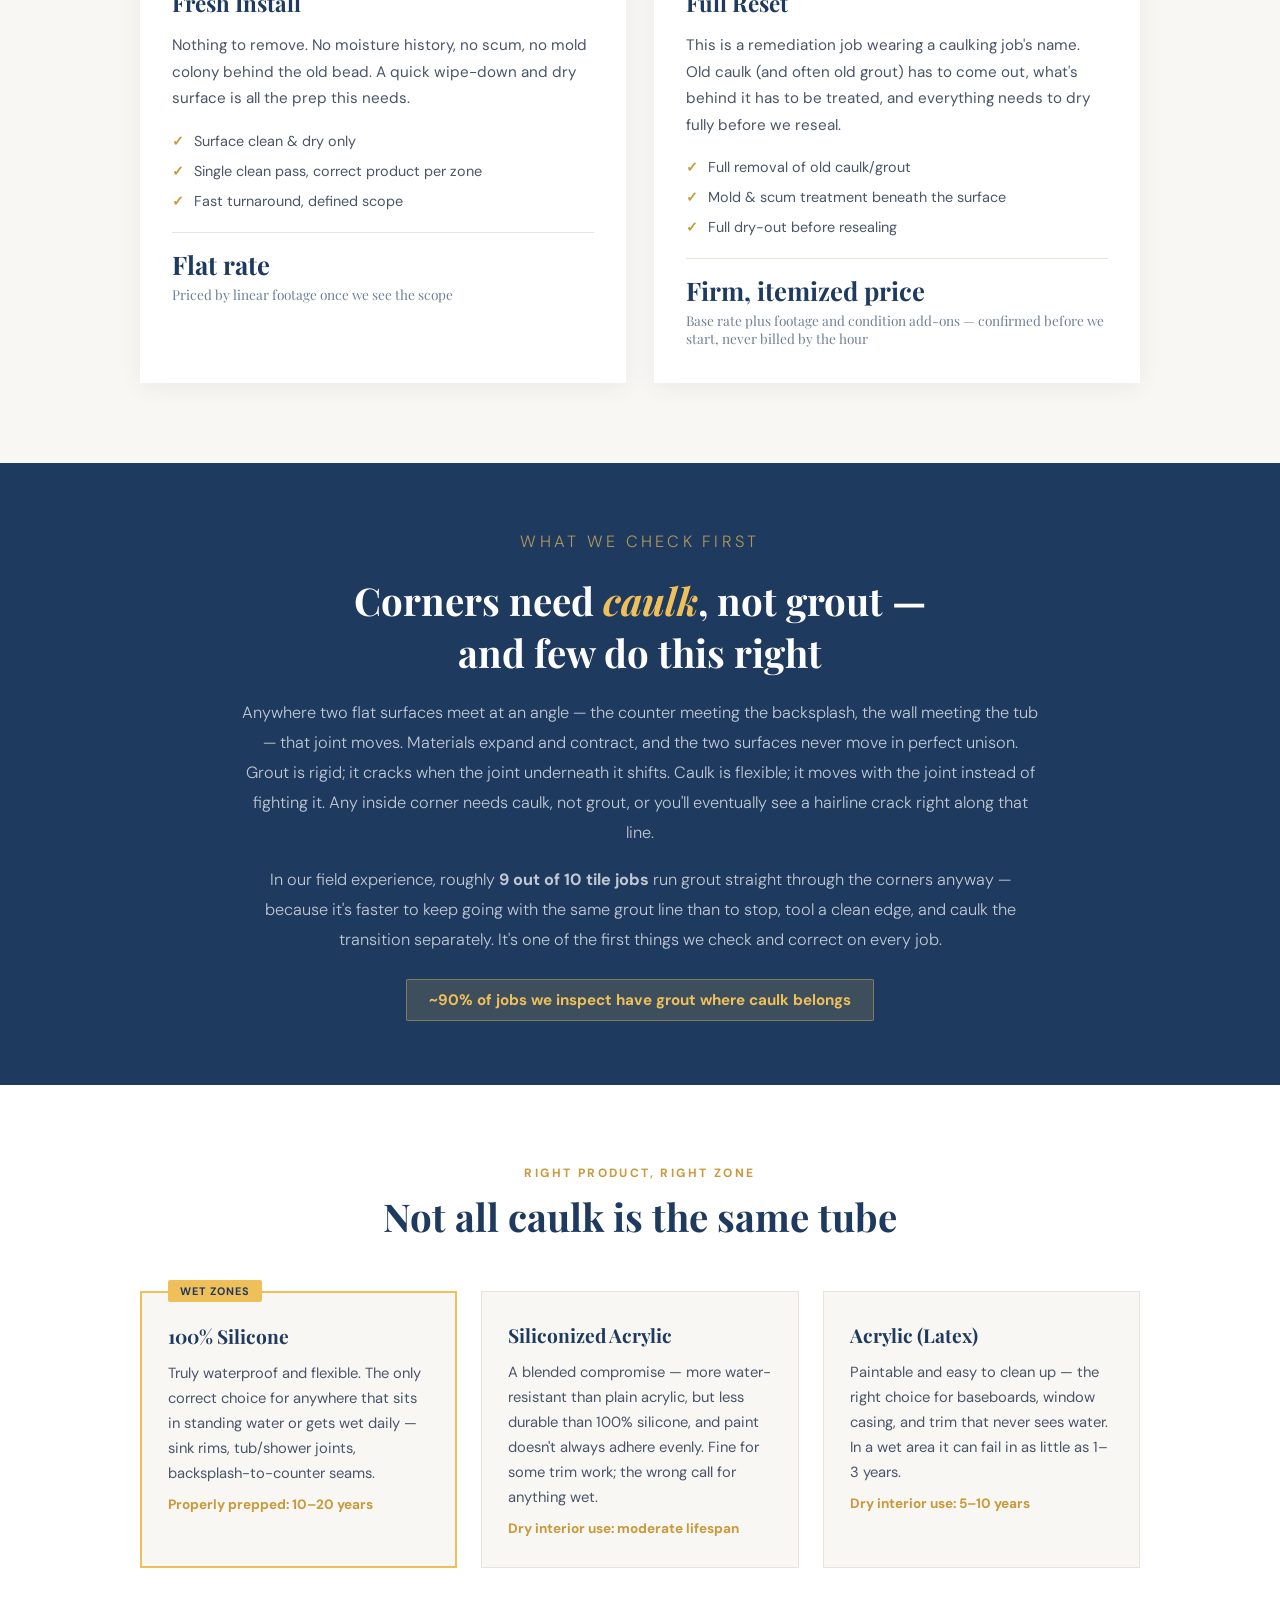
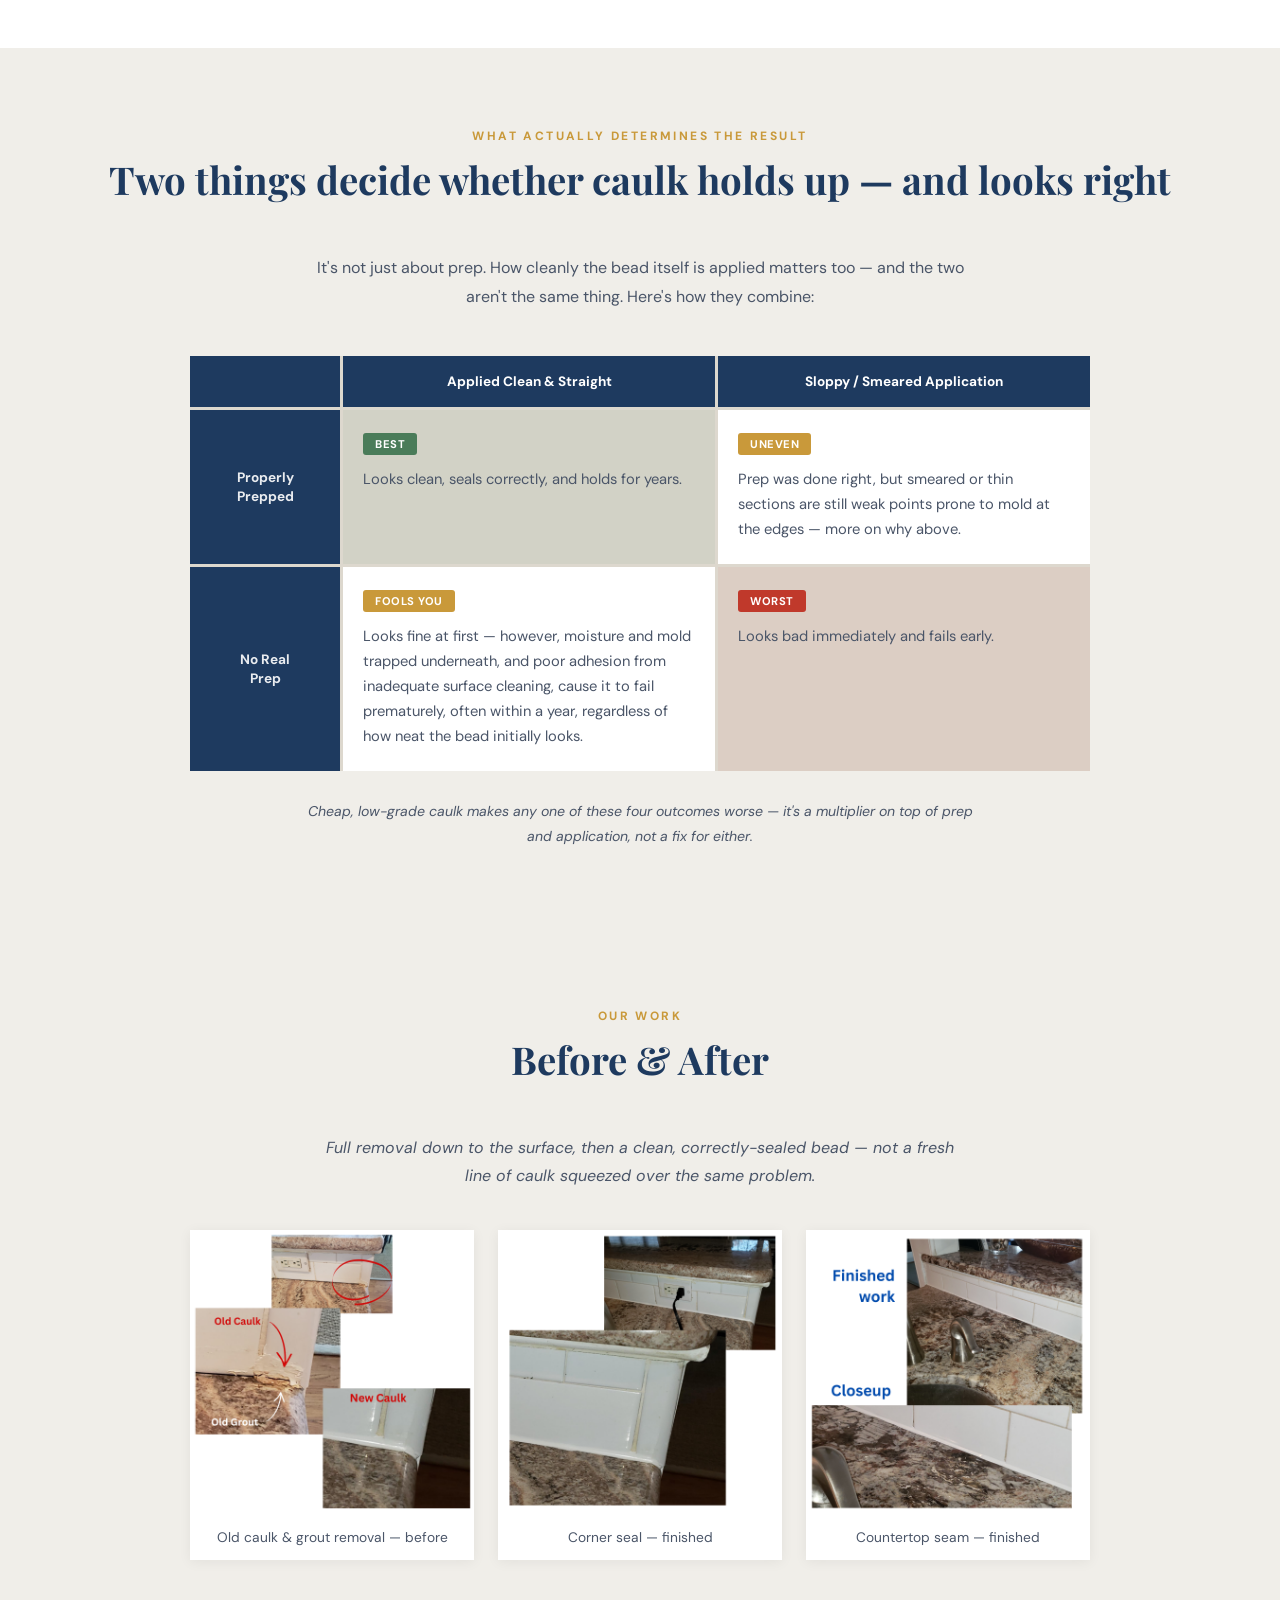
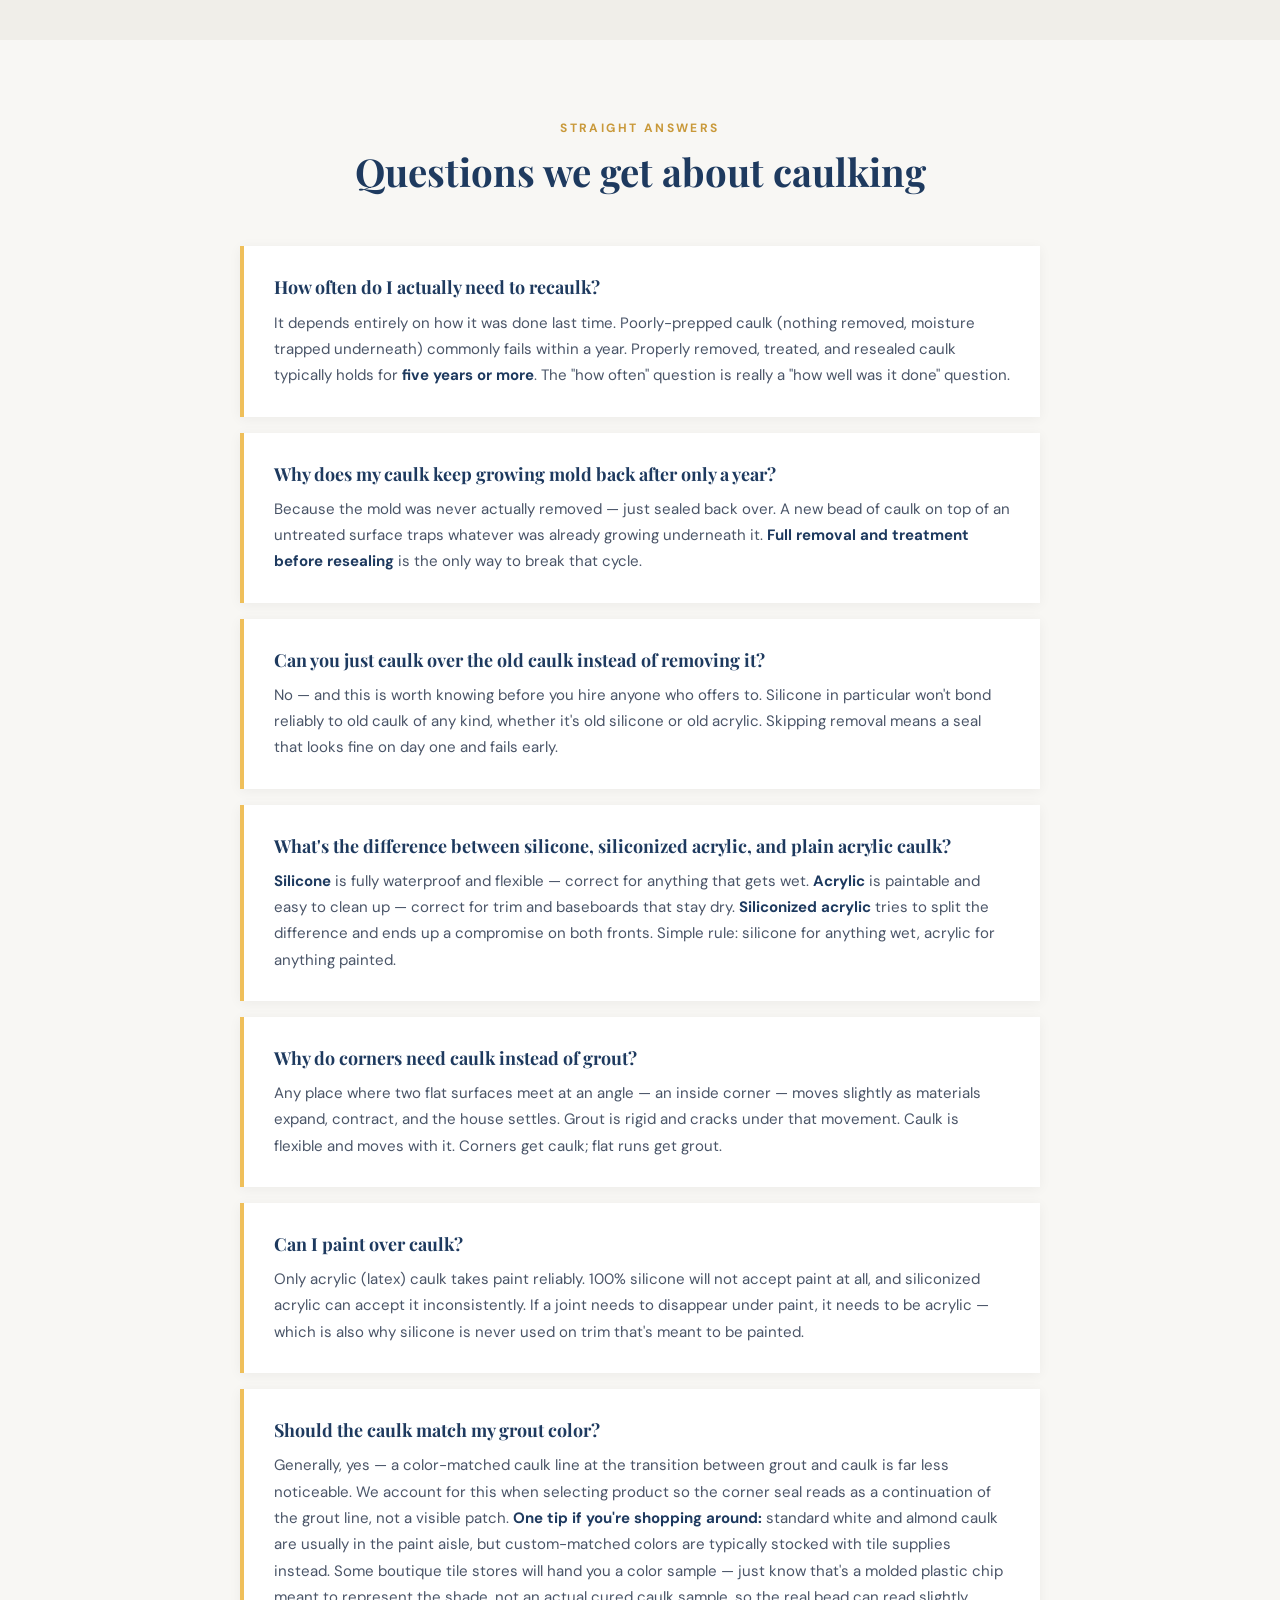
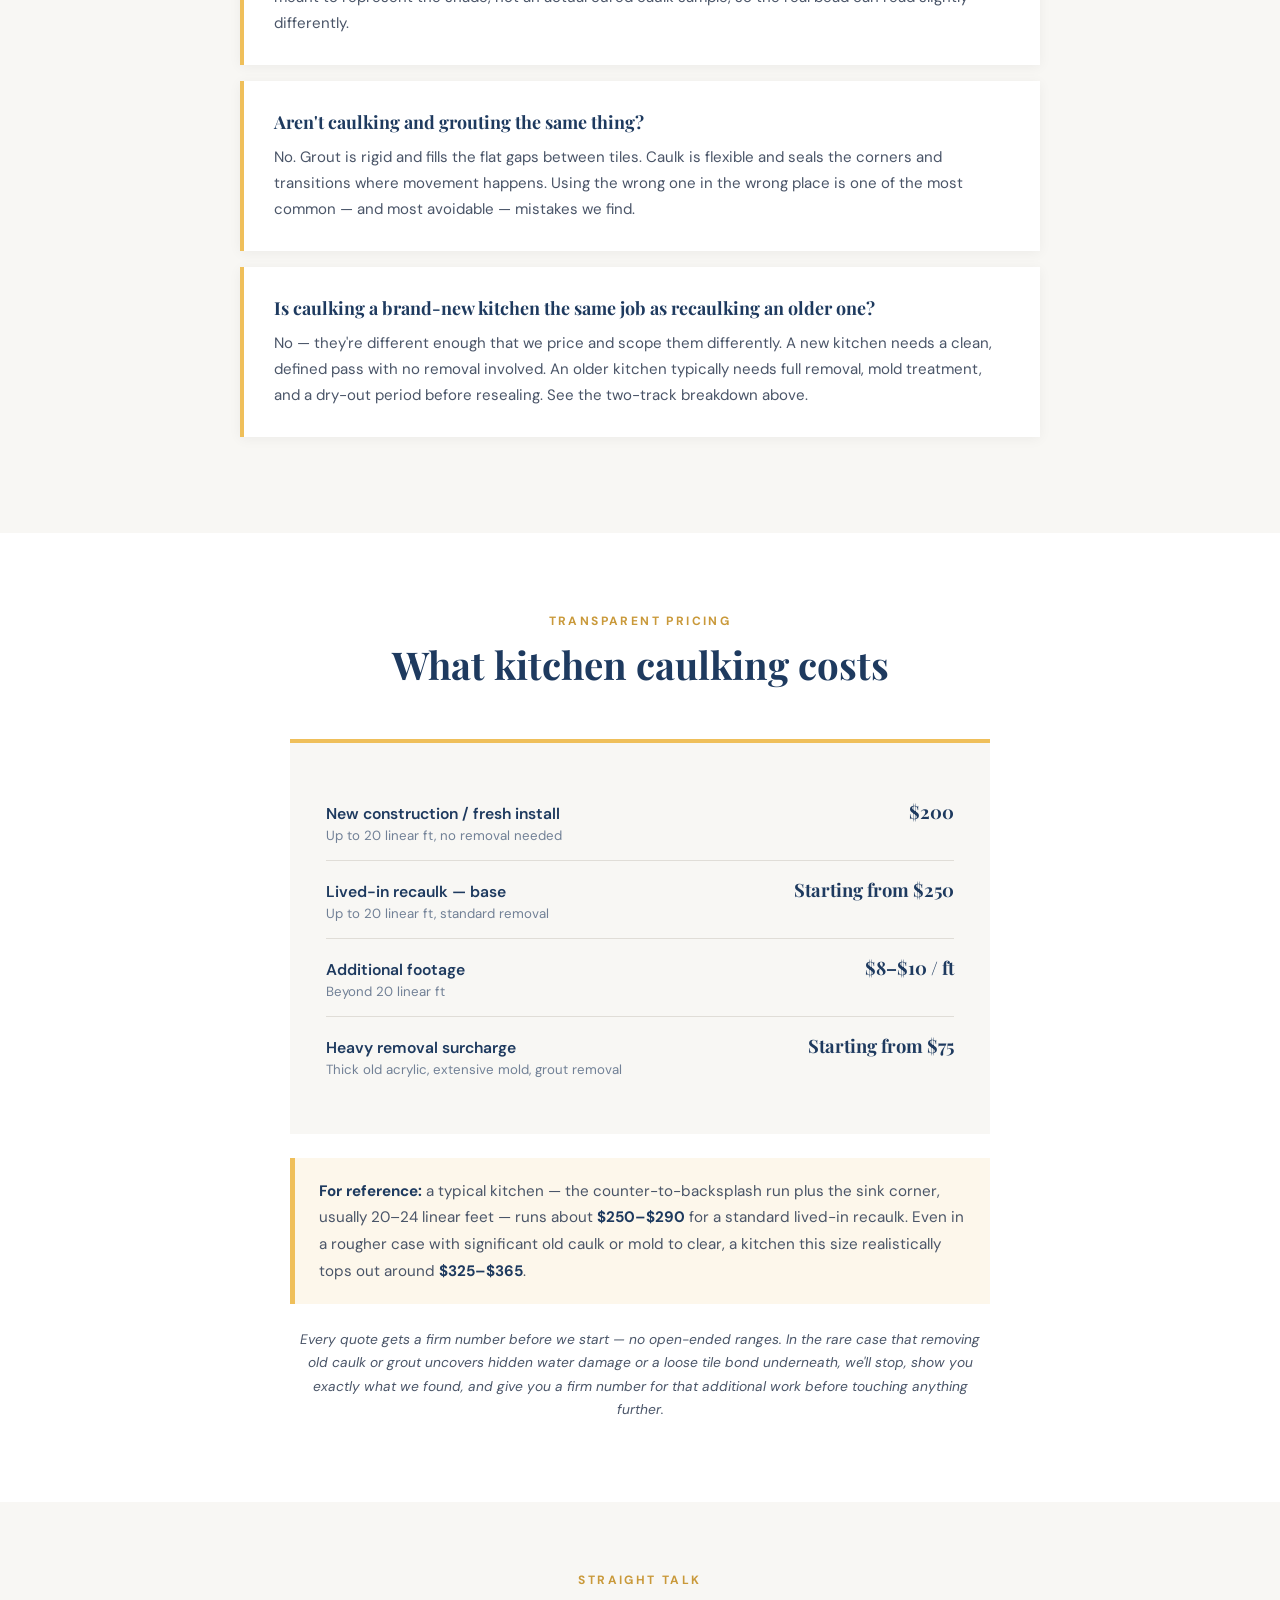
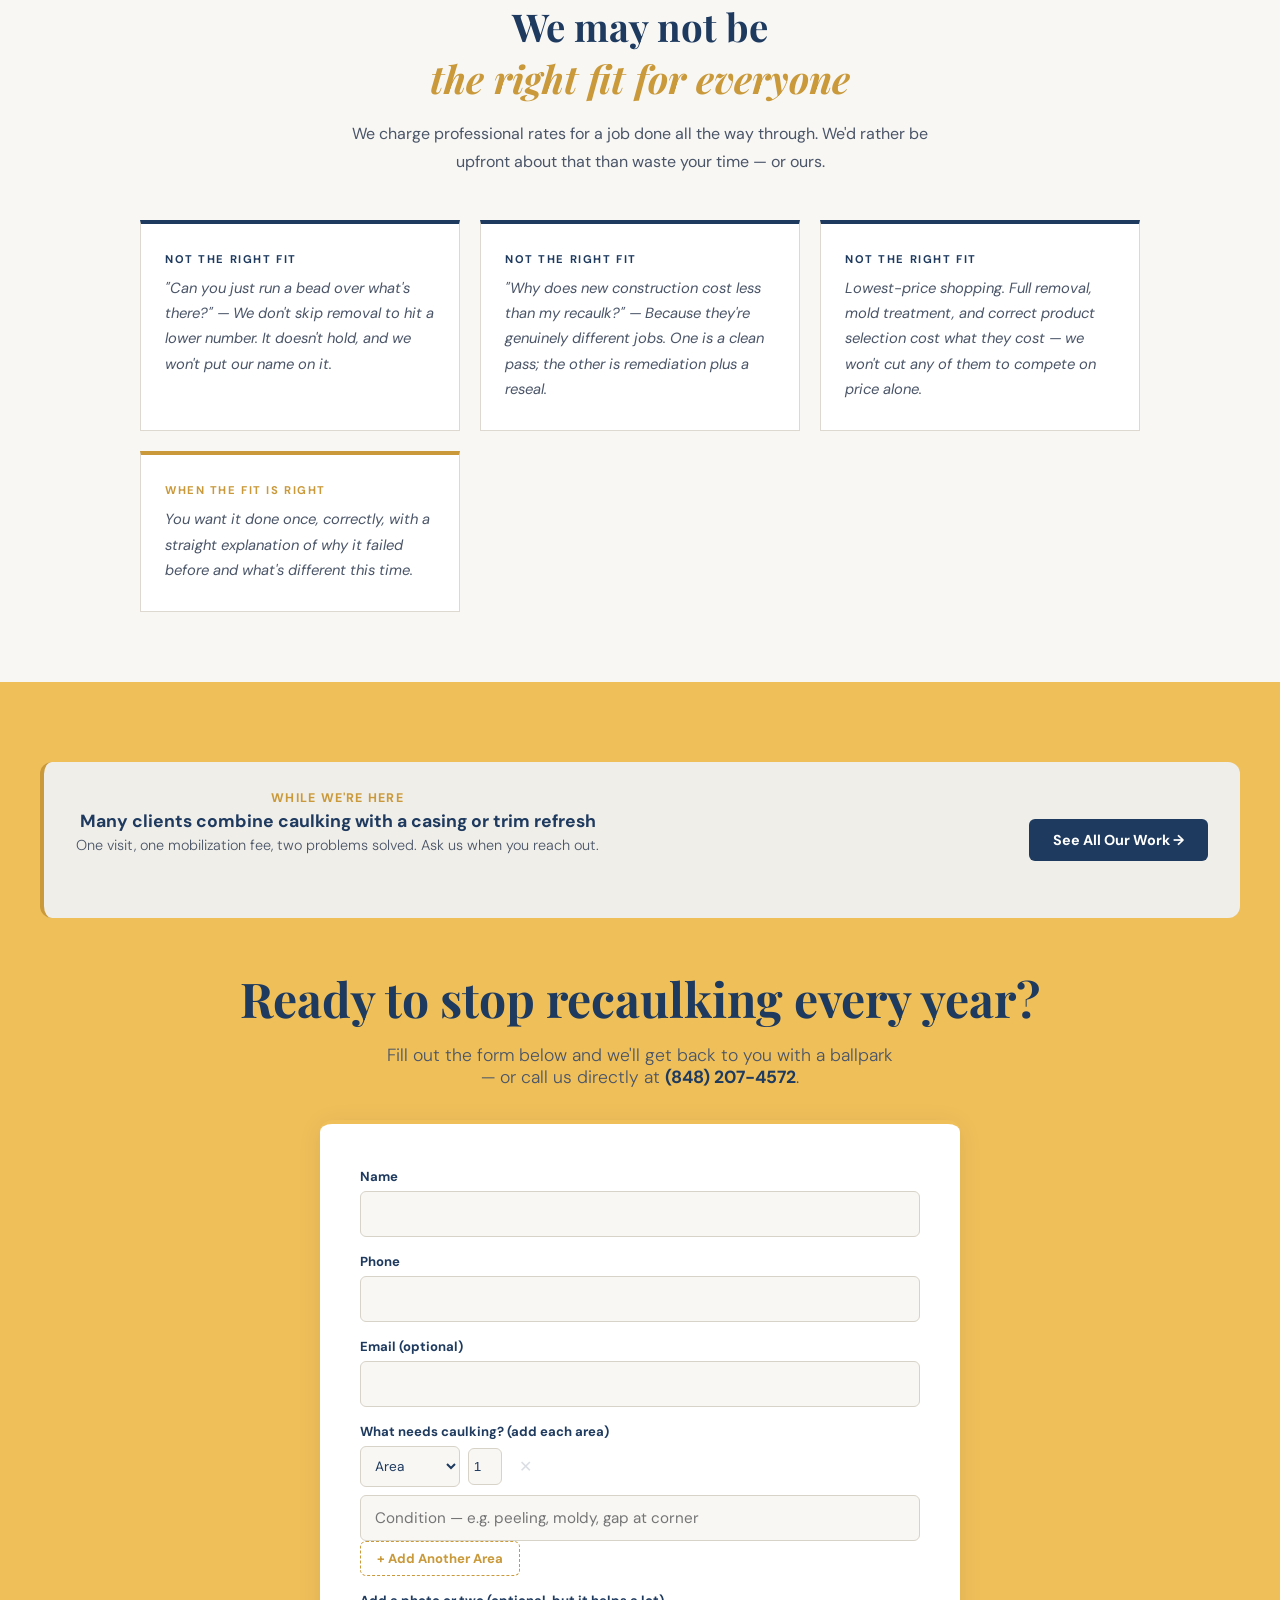
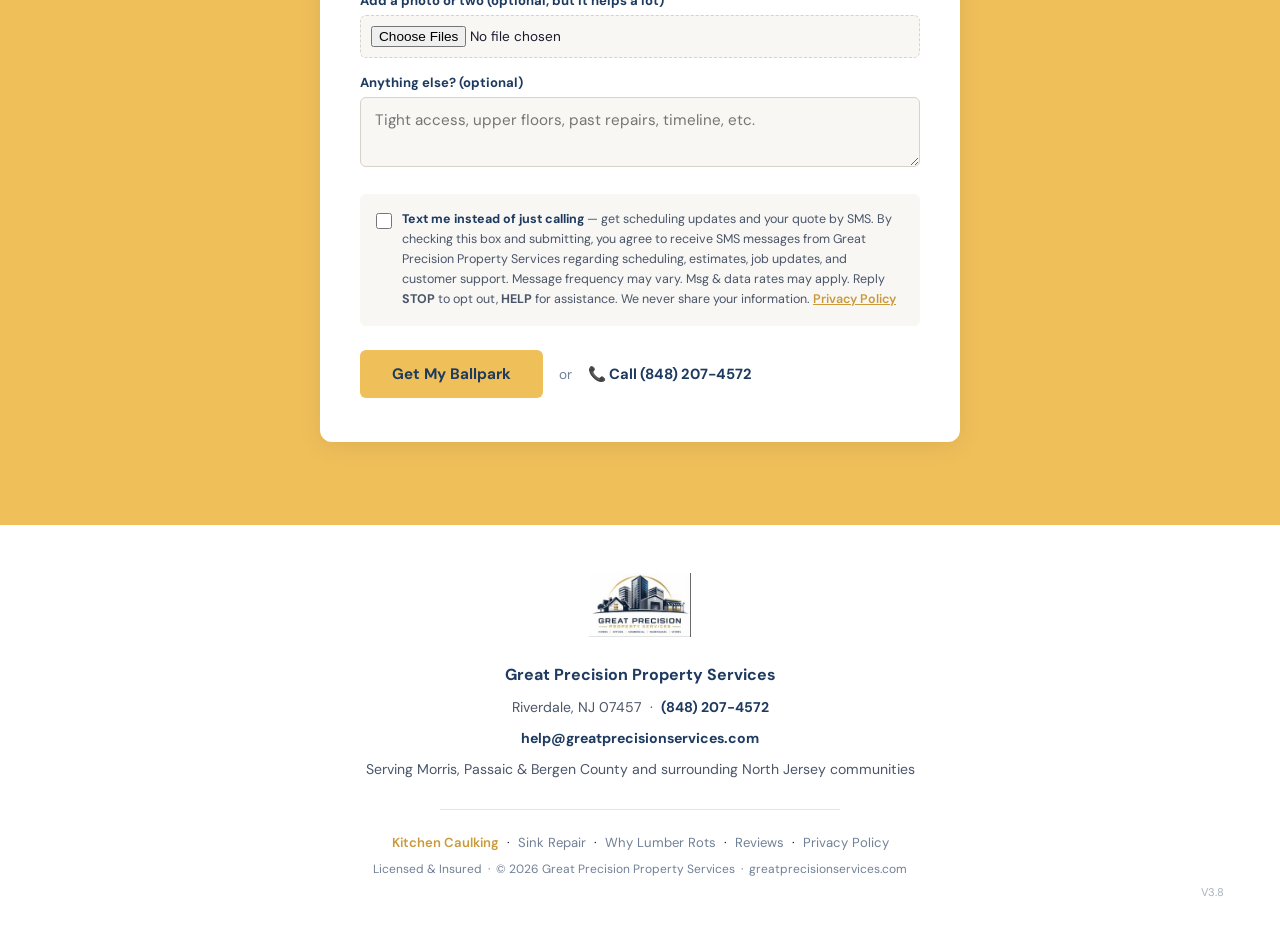
==== commit c0fe9ffa: "V3.8 back to 848-207-4572 cell" ====
--- a/caulk/index.html
+++ b/caulk/index.html
@@ -516,7 +516,7 @@
 <header class="site-header">
   <img src="/images/logo-main.png" alt="Great Precision Property Services">
   <div class="header-cta">
-    <a href="tel:9732213464" class="header-phone">📞 (973) 221-3464</a>
+    <a href="tel:8482074572" class="header-phone">📞 (848) 207-4572</a>
     <a href="#quote-form-anchor" class="btn-header">Get a Ballpark</a>
   </div>
 </header>
@@ -530,7 +530,7 @@
   <div style="display:flex;flex-direction:column;align-items:flex-start;gap:0">
     <div style="display:flex;gap:16px;flex-wrap:wrap;margin-bottom:12px">
       <a href="#quote-form-anchor" class="btn-primary">📋 Get a Ballpark — Takes 2 Min</a>
-      <a href="tel:9732213464" class="btn-secondary">📞 Call Us</a>
+      <a href="tel:8482074572" class="btn-secondary">📞 Call Us</a>
     </div>
     <p style="font-size:.72rem;color:rgba(255,255,255,.65);max-width:460px;margin:10px auto 0;line-height:1.55;text-align:center">We'll never share your information. Read our <a href="/privacy" style="color:rgba(255,255,255,.75)">Privacy Policy</a>. SMS opt-in is optional and confirmed via checkbox on the form below.</p>
   </div>
@@ -825,7 +825,7 @@
     <a href="/" style="display:inline-block;background:var(--navy);color:#fff;text-decoration:none;font-weight:700;font-size:.9rem;padding:12px 24px;border-radius:6px;white-space:nowrap">See All Our Work →</a>
   </div>
   <h2>Ready to stop recaulking every year?</h2>
-  <p style="text-align:center;color:var(--text-mid);max-width:520px;margin:0 auto 32px;">Fill out the form below and we'll get back to you with a ballpark — or call us directly at <a href="tel:9732213464" style="color:var(--navy);font-weight:700;text-decoration:none">(973) 221-3464</a>.</p>
+  <p style="text-align:center;color:var(--text-mid);max-width:520px;margin:0 auto 32px;">Fill out the form below and we'll get back to you with a ballpark — or call us directly at <a href="tel:8482074572" style="color:var(--navy);font-weight:700;text-decoration:none">(848) 207-4572</a>.</p>
 
   <div class="quote-form-section">
     <form name="caulk-request" method="POST" data-netlify="true" netlify-honeypot="bot-field" id="caulk-quote-form">
@@ -890,13 +890,13 @@
       <div class="qf-submit-row">
         <button type="submit" class="qf-submit-btn">Get My Ballpark</button>
         <span class="qf-or">or</span>
-        <a href="tel:9732213464" class="qf-call-link">📞 Call (973) 221-3464</a>
+        <a href="tel:8482074572" class="qf-call-link">📞 Call (848) 207-4572</a>
       </div>
     </form>
 
     <div class="qf-success" id="qf-success">
       <h3>Got it — thank you!</h3>
-      <p>We'll get back to you shortly. If it's urgent, call us directly at (973) 221-3464.</p>
+      <p>We'll get back to you shortly. If it's urgent, call us directly at (848) 207-4572.</p>
     </div>
   </div>
 </section>
@@ -906,7 +906,7 @@
   <img src="/images/logo-footer.png" alt="GPPS Logo" class="footer-logo">
   <div class="footer-info">
     <strong style="color:var(--navy);font-size:1rem;">Great Precision Property Services</strong><br>
-    Riverdale, NJ 07457 &nbsp;·&nbsp; <a href="tel:9732213464">(973) 221-3464</a><br>
+    Riverdale, NJ 07457 &nbsp;·&nbsp; <a href="tel:8482074572">(848) 207-4572</a><br>
     <a href="mailto:help@greatprecisionservices.com">help@greatprecisionservices.com</a><br>
     Serving Morris, Passaic &amp; Bergen County and surrounding North Jersey communities
   </div>
@@ -923,7 +923,7 @@
     <a href="/privacy" target="_blank" rel="noopener noreferrer" style="color:var(--text-light);text-decoration:none">Privacy Policy</a>
   </p>
   <p class="footer-legal">Licensed &amp; Insured &nbsp;·&nbsp; © 2026 Great Precision Property Services &nbsp;·&nbsp; greatprecisionservices.com</p>
-  <p style="text-align:right;font-size:0.7rem;color:var(--text-light);margin:8px 16px 0 0;opacity:0.6;">V3.7</p>
+  <p style="text-align:right;font-size:0.7rem;color:var(--text-light);margin:8px 16px 0 0;opacity:0.6;">V3.8</p>
 </footer>
 
 <script>
@@ -981,7 +981,7 @@
     result.textContent = "✅ Great news — you're in our service area! Fill out the form above or call us directly.";
   } else {
     result.className = "zip-result show warning";
-    result.textContent = "📞 Your zip may be outside our primary area — call us at (973) 221-3464 and we'll let you know if we can help.";
+    result.textContent = "📞 Your zip may be outside our primary area — call us at (848) 207-4572 and we'll let you know if we can help.";
   }
 }
 
@@ -1076,7 +1076,7 @@
         document.getElementById('qf-success').style.display = 'block';
       })
       .catch(() => {
-        alert('Something went wrong submitting the form — it may not have gone through. Please call us directly at (973) 221-3464 to be safe.');
+        alert('Something went wrong submitting the form — it may not have gone through. Please call us directly at (848) 207-4572 to be safe.');
       });
   });
 }
